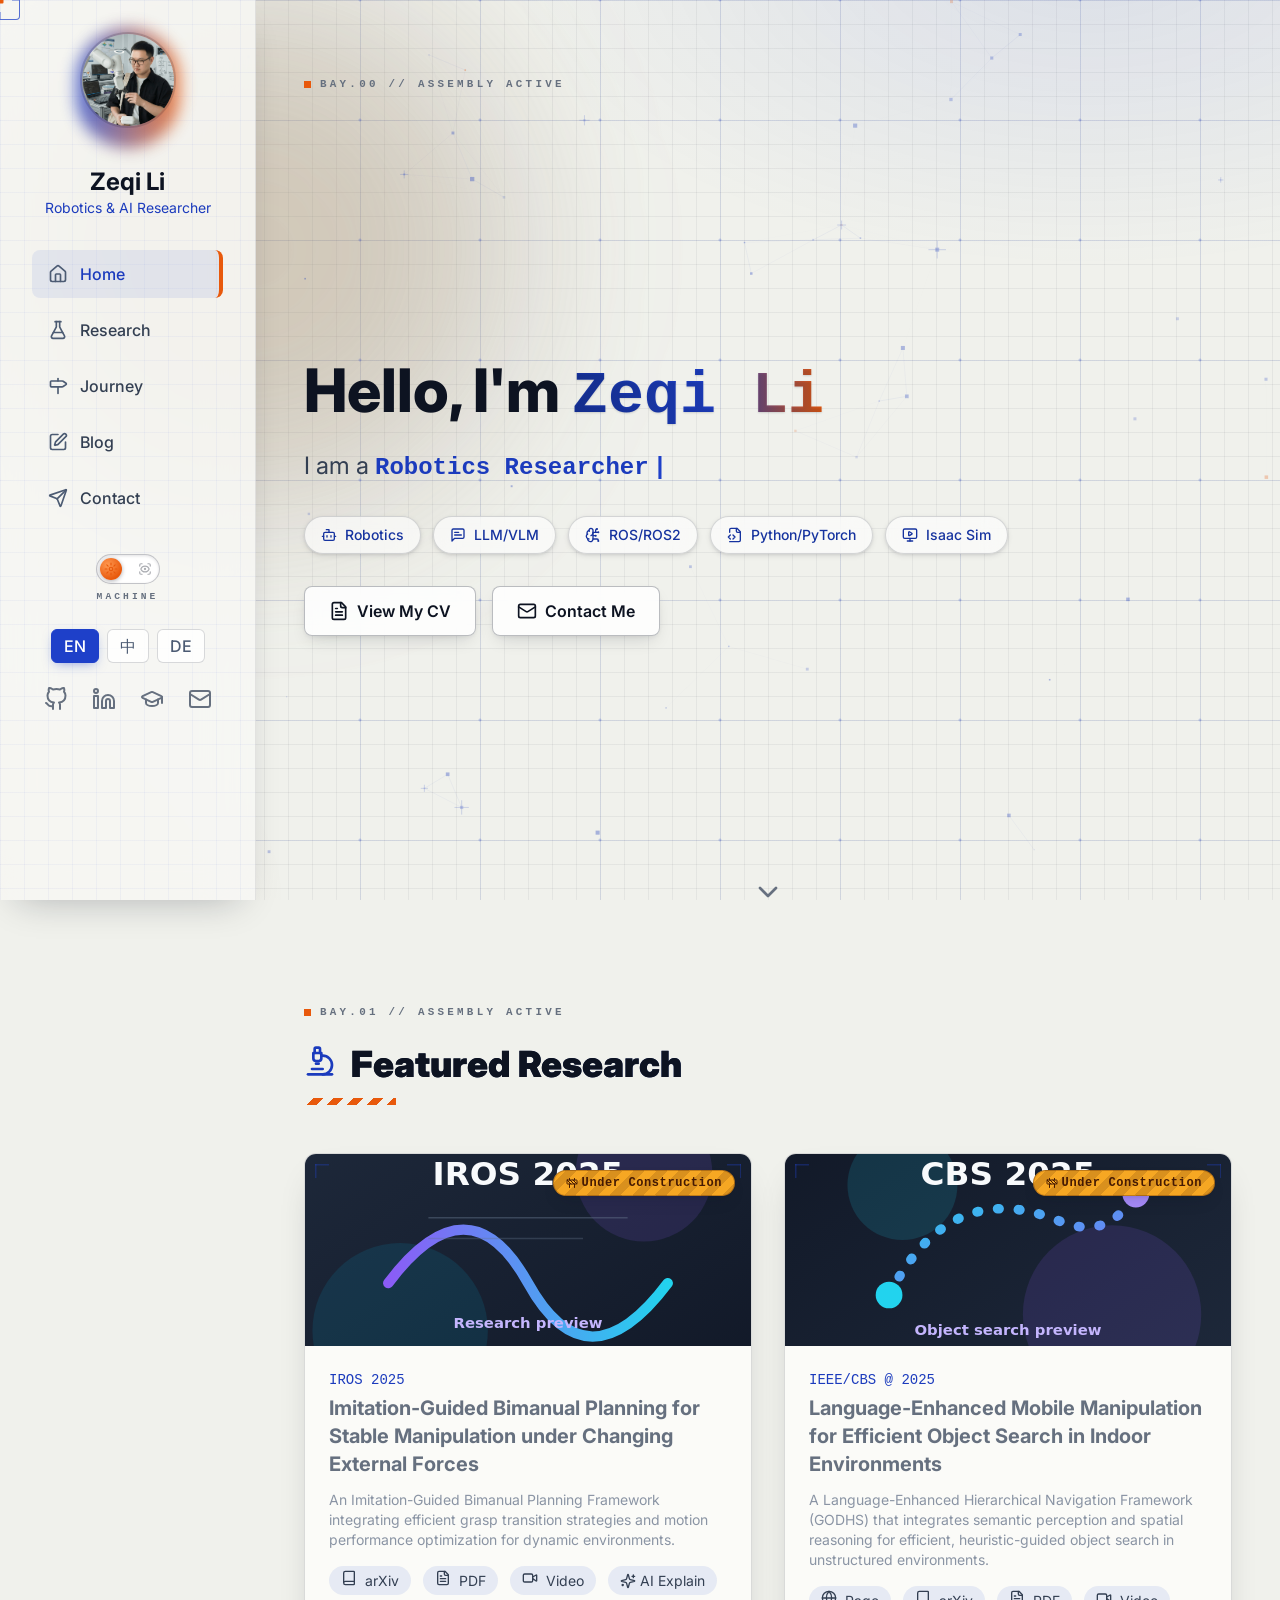
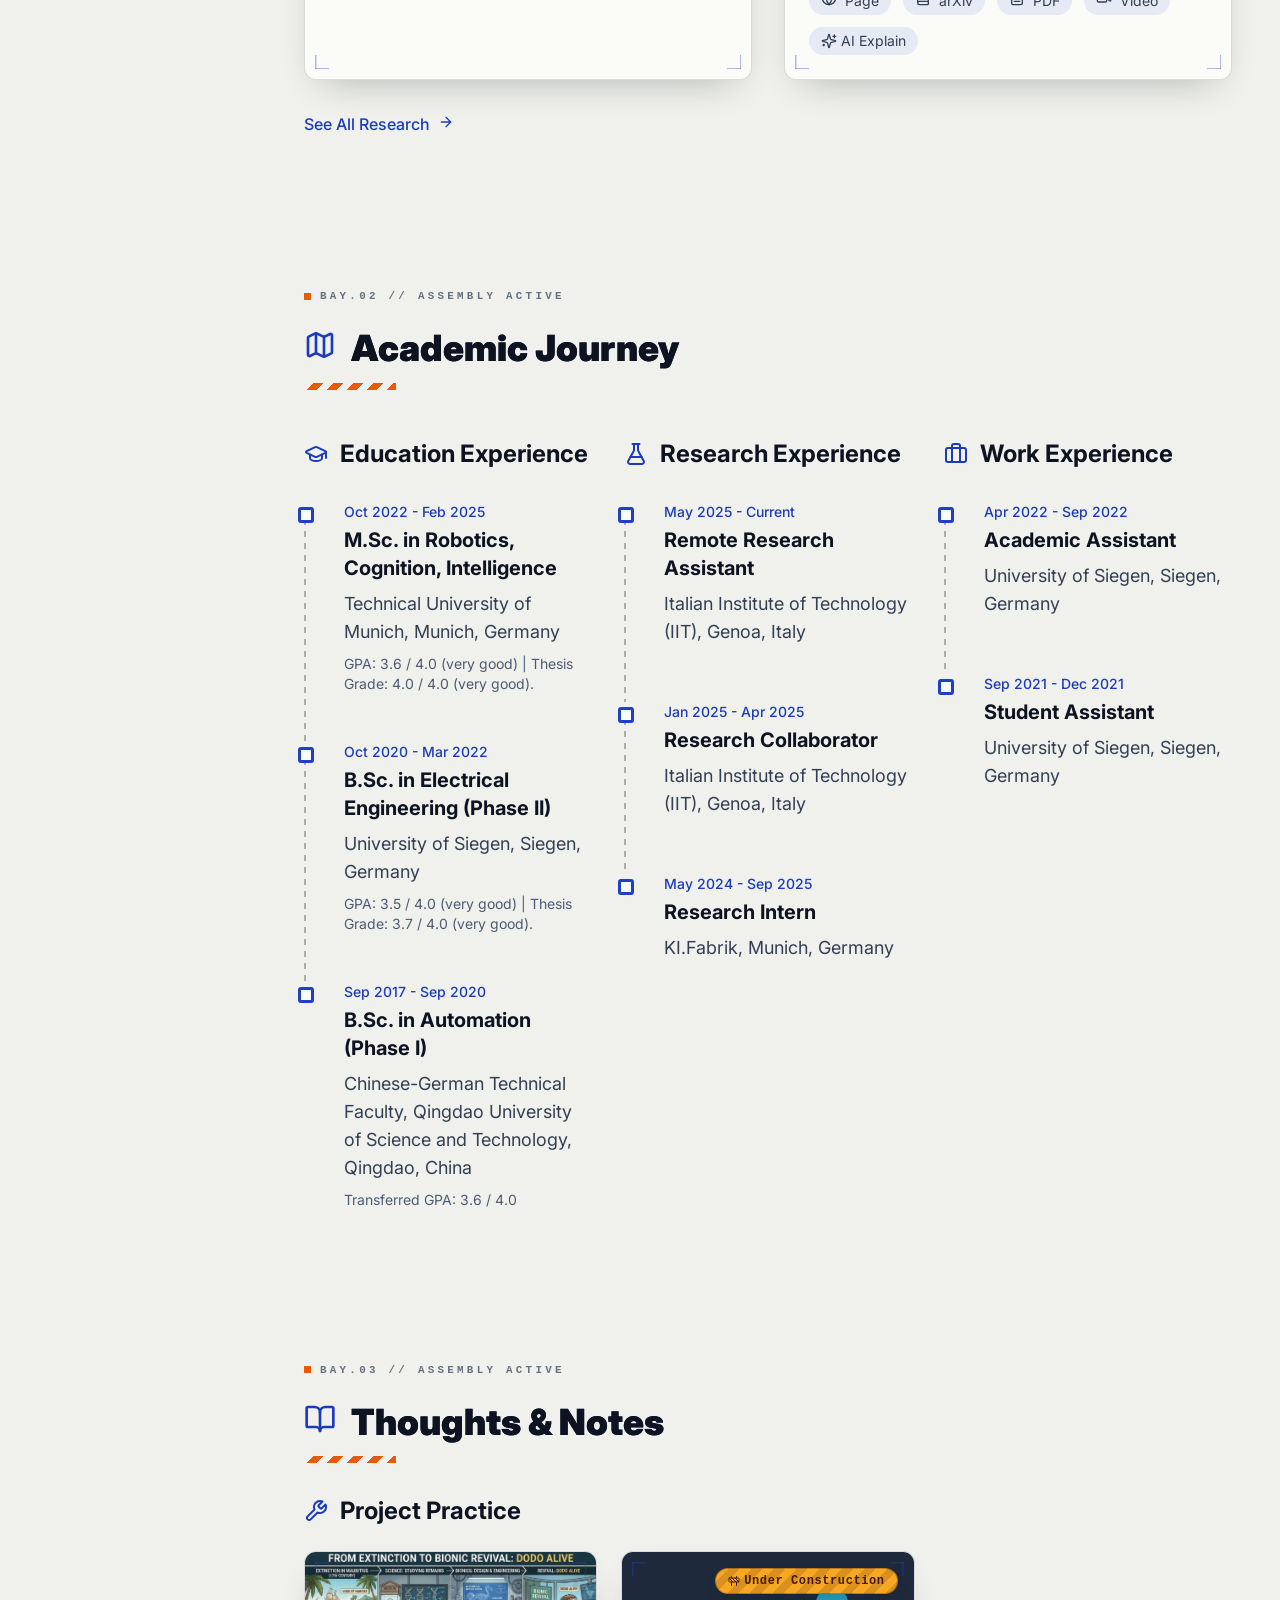
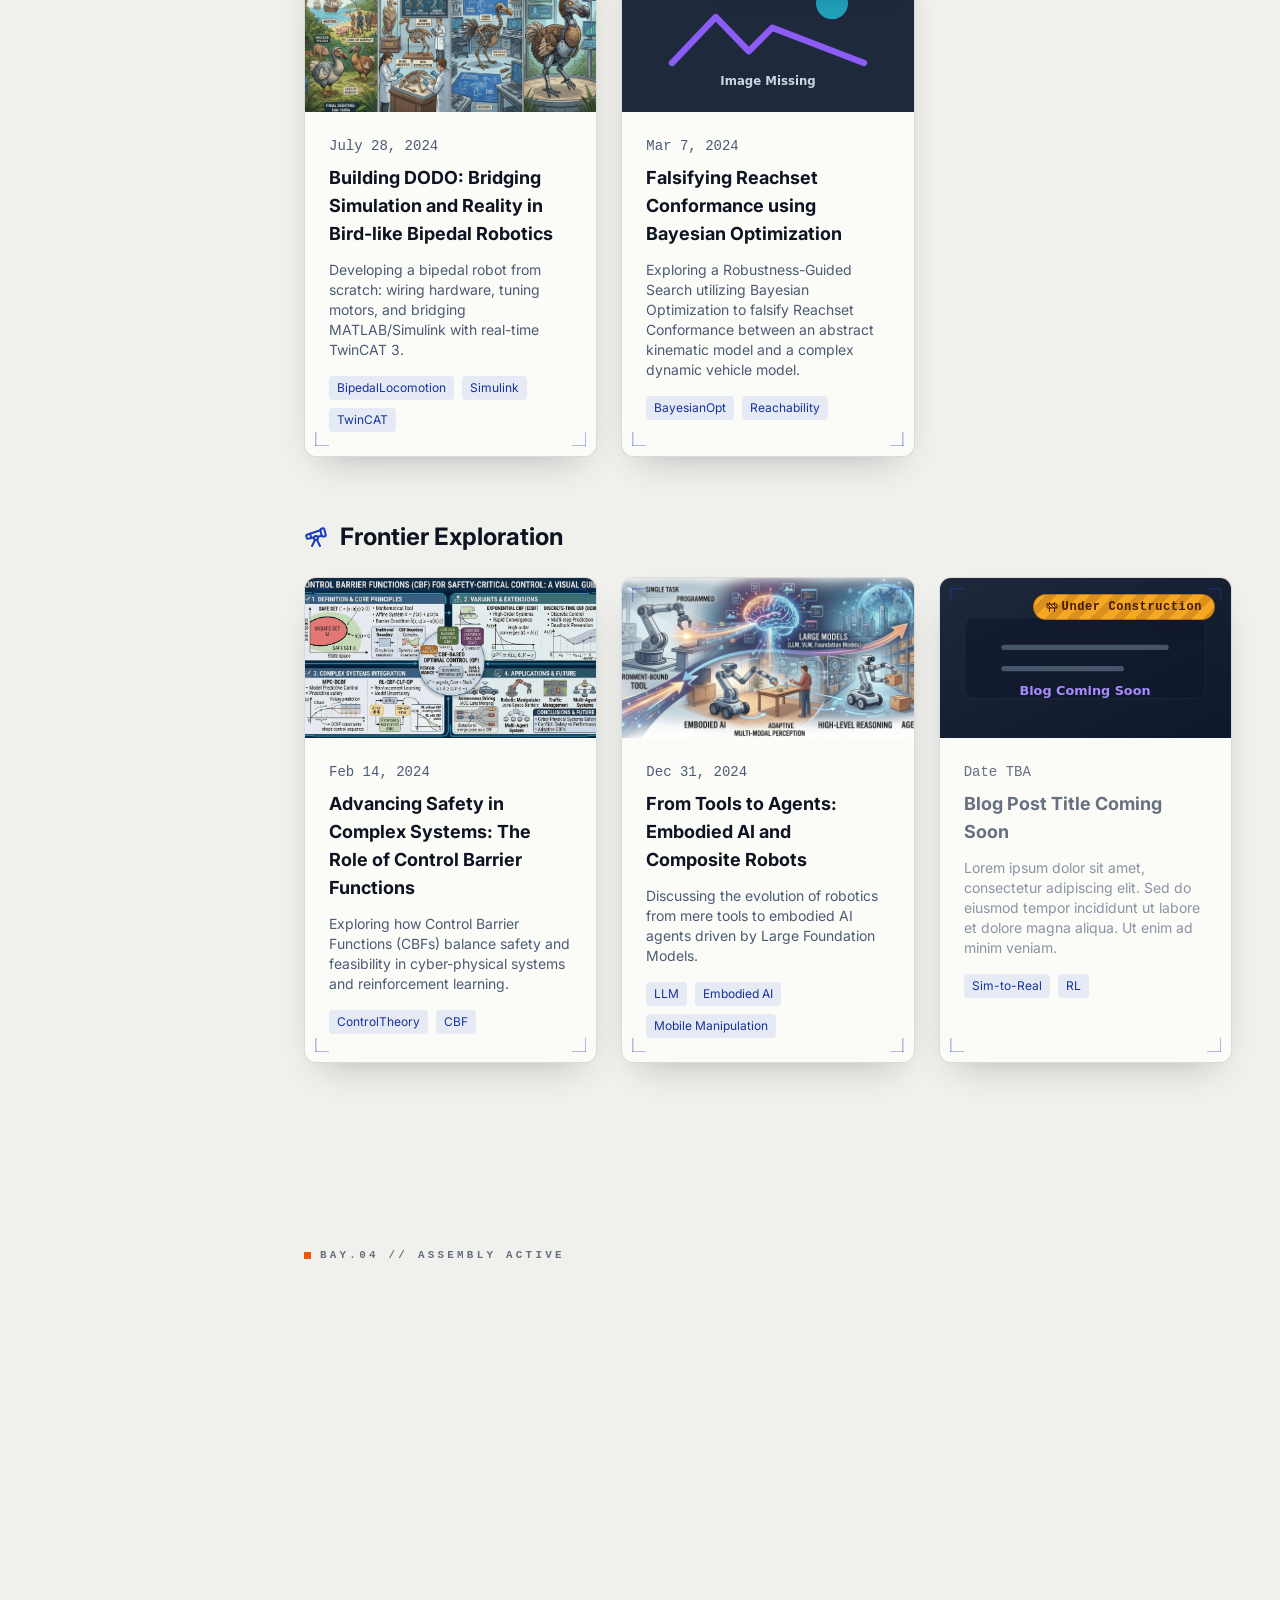
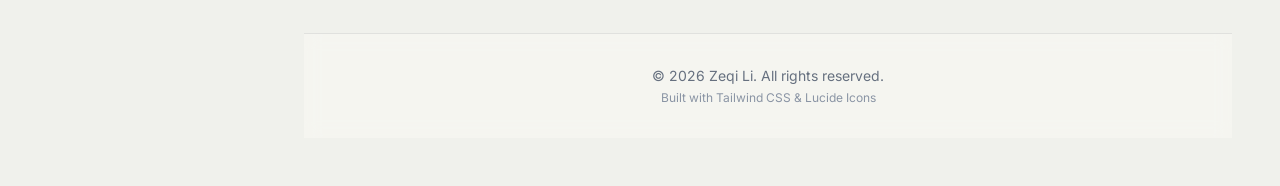
==== index.html @ 0a1fbb6b "refactor: abstract hardcoded styles into CSS design tokens for theme support" ====
<!DOCTYPE html>
<html lang="en" class="scroll-smooth">

<head>
    <meta charset="UTF-8">
    <meta name="viewport" content="width=device-width, initial-scale=1.0">
    <!-- 标题将由JS动态设置 -->
    <title data-i18n-key="page.title">Your Name | Robotics & AI Researcher</title>

    <!-- Favicon -->
    <link rel="apple-touch-icon" sizes="180x180" href="favicon_io/apple-touch-icon.png">
    <link rel="icon" type="image/png" sizes="32x32" href="favicon_io/favicon-32x32.png">
    <link rel="icon" type="image/png" sizes="16x16" href="favicon_io/favicon-16x16.png">
    <link rel="manifest" href="favicon_io/site.webmanifest">

    <script>
        document.documentElement.classList.add('js-enabled');
        // 预绘制主题判定：在 CSS 渲染前定妥 data-theme，避免闪烁
        // machine = 浅色·机器人实验场 | mind = 深色·机器认知世界
        (function () {
            var theme = null;
            try { theme = localStorage.getItem('theme'); } catch (e) { }
            if (theme !== 'machine' && theme !== 'mind') {
                theme = (window.matchMedia && window.matchMedia('(prefers-color-scheme: light)').matches) ? 'machine' : 'mind';
            }
            document.documentElement.dataset.theme = theme;
        })();
        window.createLucideIcons = function () {
            if (window.lucide && typeof window.lucide.createIcons === 'function') {
                window.lucide.createIcons();
            } else {
                document.documentElement.classList.add('lucide-unavailable');
            }
        };
    </script>
    <link rel="stylesheet" href="assets/css/site.css">

    <!-- Lucide Icons (local fixed version) -->
    <script src="assets/vendor/lucide-0.468.0.min.js"
        onerror="document.documentElement.classList.add('lucide-unavailable')"></script>

    <!-- Google Font: Inter -->
    <link rel="preconnect" href="https://fonts.googleapis.com">
    <link rel="preconnect" href="https://fonts.gstatic.com" crossorigin>
    <link href="https://fonts.googleapis.com/css2?family=Inter:wght@300;400;500;700;900&display=swap" rel="stylesheet">

    <style>
        /* ============================================================
           双主题令牌
           MACHINE — 浅色 · 高能机器人实验场（工业蓝图 × 钴蓝 × 安全橙）
           MIND    — 深色 · 机器的认知世界（点云 × 青色感知 × 认知深空）
           几何不变，解释改变：同一套结构，两种世界观。
           ============================================================ */
        html[data-theme="machine"] {
            color-scheme: light;
            --bg: #f0f1ec;
            /* text */
            --text-strong: #0d1321;
            --text-1: #131c2b;
            --text-2: #1c2634;
            --text-body: #333f52;
            --text-secondary: #4c5b73;
            --text-muted: #66707f;
            --text-faint: #8a94a4;
            /* accent: 钴蓝(结构) + 安全橙(能量) */
            --accent: #1e40c9;
            --accent-strong: #1633a3;
            --accent-text: #1b3bbd;
            --accent-soft-text: #16339f;
            --accent-hover-text: #0f2a8f;
            --on-accent: #ffffff;
            --accent-tint-hover: rgba(30, 64, 201, 0.08);
            --accent-border-soft: rgba(30, 64, 201, 0.5);
            --accent2: #e8590c;
            /* surfaces */
            --surface-chip: rgba(30, 64, 201, 0.09);
            --surface-btn: rgba(255, 255, 255, 0.85);
            --surface-3: #e3e5df;
            --surface-2a: rgba(255, 255, 255, 0.5);
            --surface-2: rgba(255, 255, 255, 0.62);
            --surface-2b: rgba(255, 255, 255, 0.82);
            --surface-1: #e9eae4;
            --surface-1a: rgba(247, 247, 243, 0.65);
            --surface-1b: rgba(247, 247, 243, 0.85);
            --surface-nav: rgba(248, 248, 244, 0.88);
            --surface-chip-hover: rgba(30, 64, 201, 0.16);
            --surface-3-hover: #e6e8e2;
            --surface-2-hover: rgba(30, 64, 201, 0.06);
            /* borders */
            --border-strong: rgba(13, 19, 33, 0.28);
            --border: rgba(13, 19, 33, 0.16);
            --border-soft: rgba(13, 19, 33, 0.12);
            --border-faint: rgba(13, 19, 33, 0.09);
            /* gradients */
            --grad-title-from: #0d1321;
            --grad-title-to: #1e40c9;
            --grad-ring-from: #1e40c9;
            --grad-ring-to: #e8590c;
            /* glows & shadows */
            --title-glow: none;
            --glow-chip-hover: 0 2px 10px rgba(13, 19, 33, 0.18);
            --glow-btn-hover: 0 12px 28px -10px rgba(30, 64, 201, 0.5);
            --glow-cta-hover: 0 16px 40px -12px rgba(30, 64, 201, 0.55);
            --avatar-glow-a: rgba(30, 64, 201, 0.3);
            --avatar-glow-b: rgba(232, 89, 12, 0.55);
            --shadow-md: 0 2px 6px -1px rgba(13, 19, 33, 0.12), 0 1px 3px rgba(13, 19, 33, 0.08);
            --shadow-lg: 0 8px 18px -6px rgba(13, 19, 33, 0.16), 0 2px 6px -2px rgba(13, 19, 33, 0.1);
            --shadow-2xl: 0 16px 36px -18px rgba(13, 19, 33, 0.3);
            /* selection */
            --sel-bg: #1e40c9;
            --sel-bg-soft: rgba(30, 64, 201, 0.25);
            --sel-text: #fff;
            /* FX 层 */
            --grid-fine: rgba(13, 19, 33, 0.05);
            --grid-coarse: rgba(30, 64, 201, 0.1);
            --grid-mark: rgba(30, 64, 201, 0.22);
            --blob-a: rgba(37, 99, 235, 0.2);
            --blob-b: rgba(245, 158, 11, 0.22);
            --spot: rgba(255, 158, 64, 0.1);
            --canvas-opacity: 0.5;
            --cursor-dot: #e8590c;
            --cursor-line: rgba(30, 64, 201, 0.75);
            --progress: linear-gradient(90deg, #1e40c9, #e8590c);
            --progress-glow: 0 1px 8px rgba(232, 89, 12, 0.5);
            --scrollbar-track: #e3e5df;
            --scrollbar-thumb: #9aa4b5;
            --readout: #66707f;
            --readout-mark: #e8590c;
            --nav-edge: #e8590c;
            --lang-active-glow: 0 4px 12px -4px rgba(30, 64, 201, 0.5);
            /* 卡片 */
            --card-bg: #fbfbf8;
            --card-border: rgba(13, 19, 33, 0.14);
            --card-hover-border: rgba(30, 64, 201, 0.55);
            --card-hover-shadow: 0 26px 48px -20px rgba(30, 64, 201, 0.35), 0 6px 16px -8px rgba(232, 89, 12, 0.2);
            /* 时间线 */
            --tl-line: repeating-linear-gradient(to bottom, rgba(13, 19, 33, 0.3) 0 6px, transparent 6px 12px);
            --tl-dot-bg: #fbfbf8;
            --tl-dot-border: #1e40c9;
            --tl-dot-hover-bg: #e8590c;
            --tl-dot-hover-border: #1e40c9;
            --tl-dot-hover-glow: 0 0 0 4px rgba(232, 89, 12, 0.2);
            /* AI 框 */
            --ai-bg: rgba(30, 64, 201, 0.06);
            --ai-border: rgba(30, 64, 201, 0.25);
            /* 主题开关 */
            --tt-border: rgba(13, 19, 33, 0.25);
            --tt-track-bg: #ffffff;
            --tt-track-glow: inset 0 1px 3px rgba(13, 19, 33, 0.12);
            --tt-thumb: radial-gradient(circle at 35% 32%, #ff9a52, #e8590c 70%);
            --tt-thumb-glow: 0 1px 4px rgba(13, 19, 33, 0.35);
            /* 液态文字 */
            --liquid-static: linear-gradient(90deg, #16339f, #1e40c9 55%, #e8590c);
            --liquid-flow: linear-gradient(-45deg, #1e40c9, #4f74ff, #e8590c, #ffb057, #1e40c9);
            --liquid-glow-idle: 0 1px 2px rgba(13, 19, 33, 0.15);
            --liquid-glow-hover: 0 4px 22px rgba(232, 89, 12, 0.4);
        }

        html[data-theme="mind"] {
            color-scheme: dark;
            --bg: #04080f;
            /* text */
            --text-strong: #eef6ff;
            --text-1: #dce9f7;
            --text-2: #c9daec;
            --text-body: #a9bfd8;
            --text-secondary: #7e96b5;
            --text-muted: #5b7190;
            --text-faint: #415671;
            /* accent: 感知青(信号) + 电紫(推理) */
            --accent: #22d3ee;
            --accent-strong: #06b6d4;
            --accent-text: #67e8f9;
            --accent-soft-text: #a5f3fc;
            --accent-hover-text: #cffafe;
            --on-accent: #04232c;
            --accent-tint-hover: rgba(34, 211, 238, 0.1);
            --accent-border-soft: rgba(34, 211, 238, 0.5);
            --accent2: #8b5cf6;
            /* surfaces */
            --surface-chip: rgba(34, 211, 238, 0.09);
            --surface-btn: rgba(13, 27, 48, 0.8);
            --surface-3: #0d1b30;
            --surface-2a: rgba(13, 27, 48, 0.4);
            --surface-2: rgba(13, 27, 48, 0.55);
            --surface-2b: rgba(13, 27, 48, 0.8);
            --surface-1: #060d1a;
            --surface-1a: rgba(4, 10, 20, 0.55);
            --surface-1b: rgba(4, 10, 20, 0.8);
            --surface-nav: rgba(5, 11, 22, 0.85);
            --surface-chip-hover: rgba(34, 211, 238, 0.16);
            --surface-3-hover: #11223c;
            --surface-2-hover: rgba(34, 211, 238, 0.07);
            /* borders */
            --border-strong: rgba(125, 235, 255, 0.3);
            --border: rgba(125, 235, 255, 0.16);
            --border-soft: rgba(125, 235, 255, 0.12);
            --border-faint: rgba(125, 235, 255, 0.08);
            /* gradients */
            --grad-title-from: #eef6ff;
            --grad-title-to: #22d3ee;
            --grad-ring-from: #22d3ee;
            --grad-ring-to: #8b5cf6;
            /* glows & shadows */
            --title-glow: none;
            --glow-chip-hover: 0 0 10px rgba(125, 235, 255, 0.35);
            --glow-btn-hover: 0 0 24px rgba(34, 211, 238, 0.35);
            --glow-cta-hover: 0 0 34px rgba(34, 211, 238, 0.45);
            --avatar-glow-a: rgba(34, 211, 238, 0.35);
            --avatar-glow-b: rgba(139, 92, 246, 0.7);
            --shadow-md: 0 4px 6px -1px rgba(0, 4, 12, 0.4), 0 2px 4px -2px rgba(0, 4, 12, 0.4);
            --shadow-lg: 0 10px 15px -3px rgba(0, 4, 12, 0.45), 0 4px 6px -4px rgba(0, 4, 12, 0.45);
            --shadow-2xl: 0 25px 50px -12px rgba(0, 4, 12, 0.65);
            /* selection */
            --sel-bg: #22d3ee;
            --sel-bg-soft: rgba(34, 211, 238, 0.3);
            --sel-text: #031018;
            /* FX 层 */
            --blob-a: rgba(76, 60, 220, 0.32);
            --blob-b: rgba(8, 145, 178, 0.3);
            --spot: rgba(34, 211, 238, 0.08);
            --canvas-opacity: 0.7;
            --cursor-dot: #22d3ee;
            --cursor-line: rgba(34, 211, 238, 0.7);
            --progress: linear-gradient(90deg, #22d3ee, #8b5cf6);
            --progress-glow: 0 0 10px rgba(34, 211, 238, 0.7);
            --scrollbar-track: #0a1526;
            --scrollbar-thumb: #1c3a54;
            --readout: #5b7190;
            --readout-mark: #22d3ee;
            --nav-edge: #22d3ee;
            --lang-active-glow: 0 0 10px rgba(34, 211, 238, 0.5);
            /* 卡片 */
            --card-bg: rgba(9, 19, 38, 0.62);
            --card-border: rgba(125, 235, 255, 0.1);
            --card-hover-border: rgba(34, 211, 238, 0.55);
            --card-hover-shadow: 0 20px 44px -16px rgba(34, 211, 238, 0.22), 0 0 0 1px rgba(34, 211, 238, 0.12);
            /* 时间线 */
            --tl-line: linear-gradient(to bottom, rgba(34, 211, 238, 0.45), rgba(34, 211, 238, 0.06));
            --tl-dot-bg: #081527;
            --tl-dot-border: #22d3ee;
            --tl-dot-hover-bg: #22d3ee;
            --tl-dot-hover-border: #22d3ee;
            --tl-dot-hover-glow: 0 0 15px rgba(34, 211, 238, 0.8);
            /* AI 框 */
            --ai-bg: rgba(4, 16, 30, 0.7);
            --ai-border: rgba(34, 211, 238, 0.25);
            /* 主题开关 */
            --tt-border: rgba(125, 235, 255, 0.3);
            --tt-track-bg: rgba(6, 14, 28, 0.9);
            --tt-track-glow: 0 0 12px rgba(34, 211, 238, 0.15);
            --tt-thumb: radial-gradient(circle at 35% 32%, #9ff1ff, #0891b2 75%);
            --tt-thumb-glow: 0 0 10px rgba(34, 211, 238, 0.7);
            /* 液态文字 */
            --liquid-static: linear-gradient(90deg, #7debff, #22d3ee 45%, #8b5cf6);
            --liquid-flow: linear-gradient(-45deg, #22d3ee, #38bdf8, #8b5cf6, #7debff, #22d3ee);
            --liquid-glow-idle: 0 0 16px rgba(34, 211, 238, 0.3);
            --liquid-glow-hover: 0 0 32px rgba(34, 211, 238, 0.55);
        }

        /* --- 基础样式 --- */
        html {
            scrollbar-color: var(--scrollbar-thumb) var(--scrollbar-track);
        }

        body {
            background-color: var(--bg);
            overflow-x: hidden;
            transition: background-color 0.35s ease, color 0.35s ease;
        }

        /* 只有当 JS 激活该类时才隐藏光标 */
        body.custom-cursor-active {
            cursor: none;
        }

        body.custom-cursor-active a,
        body.custom-cursor-active button {
            cursor: none;
        }

        ::-webkit-scrollbar {
            width: 10px;
        }

        ::-webkit-scrollbar-track {
            background: var(--scrollbar-track);
        }

        ::-webkit-scrollbar-thumb {
            background: var(--scrollbar-thumb);
            border-radius: 5px;
            border: 2px solid var(--scrollbar-track);
        }

        ::-webkit-scrollbar-thumb:hover {
            background: var(--accent);
        }

        /* --- 顶部进度条 --- */
        #scroll-progress {
            position: fixed;
            top: 0;
            left: 0;
            width: 0%;
            height: 3px;
            background: var(--progress);
            z-index: 9999;
            transition: width 0.1s linear;
            box-shadow: var(--progress-glow);
        }

        /* ============================================================
           背景 FX 层 (Layer 0)
           MACHINE：蓝图网格 + 定位基准点 + 车间工作灯
           MIND：认知深空雾 + LiDAR 扫描束 + 感知光晕
           ============================================================ */
        .aurora-container {
            position: fixed;
            inset: 0;
            z-index: 0;
            overflow: hidden;
            pointer-events: none;
        }

        .aurora-container::before,
        .aurora-container::after {
            content: '';
            position: absolute;
            inset: 0;
        }

        /* MACHINE：工程蓝图网格（细格 24px / 粗格 120px）+ 角落色域 */
        html[data-theme="machine"] .aurora-container::before {
            background:
                radial-gradient(900px 480px at 85% -5%, rgba(30, 64, 201, 0.1), transparent 65%),
                radial-gradient(700px 420px at -10% 100%, rgba(232, 89, 12, 0.08), transparent 60%),
                linear-gradient(var(--grid-fine) 1px, transparent 1px),
                linear-gradient(90deg, var(--grid-fine) 1px, transparent 1px),
                linear-gradient(var(--grid-coarse) 1px, transparent 1px),
                linear-gradient(90deg, var(--grid-coarse) 1px, transparent 1px);
            background-size: auto, auto, 24px 24px, 24px 24px, 120px 120px, 120px 120px;
        }

        /* MACHINE：粗格交点上的定位基准点（registration marks） */
        html[data-theme="machine"] .aurora-container::after {
            background-image: radial-gradient(circle, var(--grid-mark) 1.2px, transparent 1.8px);
            background-size: 120px 120px;
            background-position: -60px -60px;
        }

        /* MIND：感知空间深雾 */
        html[data-theme="mind"] .aurora-container::before {
            background:
                radial-gradient(1000px 700px at 70% 15%, rgba(34, 211, 238, 0.07), transparent 60%),
                radial-gradient(900px 700px at 15% 85%, rgba(99, 102, 241, 0.09), transparent 60%),
                radial-gradient(1400px 900px at 50% 120%, rgba(2, 132, 199, 0.08), transparent 70%);
        }

        /* MIND：缓慢旋转的 LiDAR 扫描束 */
        html[data-theme="mind"] .aurora-container::after {
            inset: -60%;
            background: conic-gradient(from 0deg at 50% 50%,
                    transparent 0deg,
                    rgba(34, 211, 238, 0.03) 8deg,
                    rgba(34, 211, 238, 0.07) 14deg,
                    rgba(34, 211, 238, 0.02) 22deg,
                    transparent 30deg,
                    transparent 360deg);
            animation: lidar-sweep 18s linear infinite;
        }

        @keyframes lidar-sweep {
            to {
                transform: rotate(360deg);
            }
        }

        .aurora-blob {
            position: absolute;
            width: 500px;
            height: 500px;
            border-radius: 50%;
            filter: blur(90px);
            opacity: 1;
            will-change: transform;
        }

        .aurora-blob.purple {
            background-color: var(--blob-a);
            animation: moveBlob1 25s infinite alternate ease-in-out;
        }

        .aurora-blob.cyan {
            background-color: var(--blob-b);
            animation: moveBlob2 30s infinite alternate-reverse ease-in-out;
        }

        @keyframes moveBlob1 {
            from {
                transform: translate(0vw, 0vh) rotate(0deg);
            }

            to {
                transform: translate(60vw, 60vh) rotate(180deg);
            }
        }

        @keyframes moveBlob2 {
            from {
                transform: translate(60vw, 0vh) rotate(0deg);
            }

            to {
                transform: translate(0vw, 60vh) rotate(-180deg);
            }
        }

        /* --- 粒子画布 (Layer 1)：MACHINE=装配节点矩阵 / MIND=感知点云 --- */
        #neural-canvas {
            position: fixed;
            top: 0;
            left: 0;
            width: 100%;
            height: 100%;
            z-index: 1;
            pointer-events: none;
            opacity: var(--canvas-opacity);
        }

        /* --- 鼠标聚光灯 (Layer 2)：MACHINE=检修工作灯 / MIND=传感光斑 --- */
        #spotlight-effect {
            position: fixed;
            inset: 0;
            z-index: 2;
            pointer-events: none;
            background: radial-gradient(600px circle at var(--x, -1000px) var(--y, -1000px), var(--spot), transparent 80%);
            will-change: background;
        }

        /* ============================================================
           系统读数（HUD chrome）：区段编号 + 标题规格线
           MACHINE 读作实验场工位；MIND 读作感知深度层。
           ============================================================ */
        main {
            counter-reset: sec -1;
        }

        main > section {
            position: relative;
            counter-increment: sec;
        }

        main > section::before {
            position: absolute;
            top: 3.5rem;
            left: 0;
            font-family: ui-monospace, SFMono-Regular, Menlo, Monaco, Consolas, monospace;
            font-size: 0.68rem;
            font-weight: 600;
            letter-spacing: 0.3em;
            color: var(--readout);
            padding-left: 16px;
            background: linear-gradient(var(--readout-mark), var(--readout-mark)) left center / 7px 7px no-repeat;
            pointer-events: none;
        }

        html[data-theme="machine"] main > section::before {
            content: "BAY.0" counter(sec) " // ASSEMBLY ACTIVE";
        }

        html[data-theme="mind"] main > section::before {
            content: "DEPTH.0" counter(sec) " // SCANNING";
        }

        #home::before {
            top: 1.75rem;
        }

        main section > h2::after {
            content: '';
            display: block;
            width: 92px;
            margin-top: 0.9rem;
        }

        html[data-theme="machine"] main section > h2::after {
            height: 7px;
            background: repeating-linear-gradient(-45deg, var(--accent2) 0 7px, transparent 7px 14px);
        }

        html[data-theme="mind"] main section > h2::after {
            height: 2px;
            background: linear-gradient(90deg, #22d3ee, rgba(34, 211, 238, 0));
            box-shadow: 0 0 12px rgba(34, 211, 238, 0.55);
        }

        /* MIND 标题辉光：text-shadow 只沿字形发光（drop-shadow 在 Firefox 下会投影整个渐变盒） */
        html[data-theme="mind"] main section > h2 {
            text-shadow: 0 0 26px rgba(34, 211, 238, 0.4);
        }

        #contact > h2::after {
            margin-left: auto;
            margin-right: auto;
        }

        /* MACHINE：侧边栏铺设蓝图网格纹理 */
        html[data-theme="machine"] aside {
            background-image:
                linear-gradient(rgba(30, 64, 201, 0.045) 1px, transparent 1px),
                linear-gradient(90deg, rgba(30, 64, 201, 0.045) 1px, transparent 1px);
            background-size: 24px 24px;
        }

        /* MIND：侧边栏右缘感知辉光 */
        html[data-theme="mind"] aside {
            box-shadow: 1px 0 0 rgba(34, 211, 238, 0.12), 12px 0 40px -20px rgba(34, 211, 238, 0.15);
        }

        /* --- 组件样式 --- */
        /* 实心 accent 底上的文字必须用 --on-accent（覆盖 .text-white 的令牌映射） */
        html[data-theme] .bg-primary-500 {
            color: var(--on-accent);
        }

        /* 导航下划线 */
        .nav-link {
            position: relative;
        }

        .nav-link:not(.active)::after {
            content: '';
            position: absolute;
            bottom: 4px;
            left: 50%;
            transform: translateX(-50%);
            width: 0;
            height: 2px;
            background-color: var(--accent);
            transition: width 0.3s ease-out;
        }

        .nav-link:not(.active):hover::after {
            width: 60%;
        }

        .nav-link.active {
            color: var(--accent-text);
            background-color: var(--accent-tint-hover);
            border-right: 4px solid var(--nav-edge);
        }

        .mobile-nav-link.active {
            color: var(--accent);
        }

        /* 社交图标悬停 */
        .social-link {
            transition: transform 0.2s ease, color 0.2s ease;
            display: inline-block;
        }

        .social-link:hover {
            transform: scale(1.2);
            color: var(--accent-text);
        }

        /* ============================================================
           卡片：
           MACHINE — 图纸白卡 + 常驻测绘角标 + 悬停橙色能量条
           MIND    — 深空玻璃 + 悬停目标锁定框 + 扫描光带掠过
           ============================================================ */
        .card-interactive {
            position: relative;
            background-color: var(--card-bg);
            backdrop-filter: blur(16px);
            -webkit-backdrop-filter: blur(16px);
            border: 1px solid var(--card-border);
            transition: transform 0.4s cubic-bezier(0.175, 0.885, 0.32, 1.275),
                border-color 0.3s ease, box-shadow 0.4s ease, background-color 0.3s ease;
        }

        .card-interactive:hover {
            transform: translateY(-8px) scale(1.01);
            border-color: var(--card-hover-border);
            box-shadow: var(--card-hover-shadow);
        }

        .card-interactive img {
            transition: transform 0.5s ease-out;
        }

        .card-interactive:hover img {
            transform: scale(1.08);
        }

        /* 四角标记（測绘角标 / 目标锁定框） */
        .card-interactive::after {
            content: '';
            position: absolute;
            inset: 10px;
            pointer-events: none;
            z-index: 5;
            background:
                linear-gradient(var(--corner-c), var(--corner-c)) left top / 14px 1.5px,
                linear-gradient(var(--corner-c), var(--corner-c)) left top / 1.5px 14px,
                linear-gradient(var(--corner-c), var(--corner-c)) right top / 14px 1.5px,
                linear-gradient(var(--corner-c), var(--corner-c)) right top / 1.5px 14px,
                linear-gradient(var(--corner-c), var(--corner-c)) left bottom / 14px 1.5px,
                linear-gradient(var(--corner-c), var(--corner-c)) left bottom / 1.5px 14px,
                linear-gradient(var(--corner-c), var(--corner-c)) right bottom / 14px 1.5px,
                linear-gradient(var(--corner-c), var(--corner-c)) right bottom / 1.5px 14px;
            background-repeat: no-repeat;
        }

        html[data-theme="machine"] .card-interactive::after {
            --corner-c: rgba(30, 64, 201, 0.35);
        }

        html[data-theme="machine"] .card-interactive:hover::after {
            --corner-c: var(--accent2);
        }

        html[data-theme="mind"] .card-interactive::after {
            --corner-c: rgba(34, 211, 238, 0.9);
            opacity: 0;
            transform: scale(1.04);
            transition: opacity 0.3s ease, transform 0.3s ease;
        }

        html[data-theme="mind"] .card-interactive:hover::after {
            opacity: 1;
            transform: scale(1);
        }

        .card-interactive::before {
            content: '';
            position: absolute;
            pointer-events: none;
            z-index: 4;
        }

        /* MACHINE：悬停时顶部亮起“能量输送”条 */
        html[data-theme="machine"] .card-interactive::before {
            top: 0;
            left: 0;
            right: 0;
            height: 3px;
            background: linear-gradient(90deg, #e8590c, #ffb057);
            transform: scaleX(0);
            transform-origin: left;
            transition: transform 0.45s ease;
        }

        html[data-theme="machine"] .card-interactive:hover::before {
            transform: scaleX(1);
        }

        /* MIND：悬停时一道扫描光带掠过 */
        html[data-theme="mind"] .card-interactive::before {
            top: 0;
            bottom: 0;
            left: 0;
            width: 45%;
            background: linear-gradient(100deg,
                    transparent,
                    rgba(125, 235, 255, 0.12) 45%,
                    rgba(125, 235, 255, 0.26) 50%,
                    rgba(125, 235, 255, 0.12) 55%,
                    transparent);
            transform: translateX(-140%) skewX(-12deg);
            opacity: 0;
        }

        html[data-theme="mind"] .card-interactive:hover::before {
            animation: card-scan 0.9s ease;
        }

        @keyframes card-scan {
            from {
                transform: translateX(-140%) skewX(-12deg);
                opacity: 1;
            }

            to {
                transform: translateX(340%) skewX(-12deg);
                opacity: 0;
            }
        }

        /* MACHINE：Under Construction 徽章 = 工地警示胶带 */
        html[data-theme="machine"] .bg-amber-500\/90 {
            background-color: #f6a723;
            background-image: repeating-linear-gradient(-45deg, rgba(69, 26, 3, 0.16) 0 8px, transparent 8px 16px);
            border: 1px solid rgba(69, 26, 3, 0.3);
        }

        /* 时间线 */
        .timeline-item {
            position: relative;
            padding-bottom: 3rem;
            padding-left: 2.5rem;
        }

        .timeline-item:last-child {
            padding-bottom: 0;
        }

        .timeline-item::before {
            content: '';
            position: absolute;
            left: 0;
            top: 0.3rem;
            bottom: 0;
            width: 2px;
            background: var(--tl-line);
        }

        .timeline-item:last-child::before {
            height: 0.3rem;
        }

        .timeline-dot {
            position: absolute;
            left: -0.4rem;
            top: 0.3rem;
            height: 1rem;
            width: 1rem;
            background-color: var(--tl-dot-bg);
            border: 3px solid var(--tl-dot-border);
            transition: all 0.3s ease;
        }

        /* MACHINE 用方形“接线端子”，MIND 用圆形“感知节点” */
        html[data-theme="machine"] .timeline-dot {
            border-radius: 3px;
        }

        html[data-theme="mind"] .timeline-dot {
            border-radius: 50%;
        }

        .timeline-item:hover .timeline-dot {
            background-color: var(--tl-dot-hover-bg);
            border-color: var(--tl-dot-hover-border);
            box-shadow: var(--tl-dot-hover-glow);
        }

        /* 语言按钮 */
        .lang-btn {
            background-color: var(--surface-btn);
            color: var(--text-secondary);
            padding: 0.25rem 0.75rem;
            border-radius: 6px;
            font-weight: 500;
            transition: all 0.2s ease;
            border: 1px solid var(--border);
        }

        .lang-btn:not(.active):hover {
            transform: scale(1.1);
            color: var(--text-strong);
            background-color: var(--surface-chip-hover);
        }

        .lang-btn.active {
            background-color: var(--accent);
            color: var(--on-accent);
            border-color: var(--accent);
            box-shadow: var(--lang-active-glow);
        }

        /* ============================================================
           主题开关：MACHINE(实验场) ⇆ MIND(认知世界)
           ============================================================ */
        .theme-toggle {
            display: flex;
            flex-direction: column;
            align-items: center;
            gap: 0.4rem;
        }

        .theme-toggle--mobile {
            flex-direction: row;
        }

        .theme-toggle-track {
            position: relative;
            display: inline-flex;
            align-items: center;
            justify-content: space-between;
            width: 64px;
            height: 30px;
            padding: 0 7px;
            border-radius: 999px;
            border: 1px solid var(--tt-border);
            background: var(--tt-track-bg);
            box-shadow: var(--tt-track-glow);
            transition: border-color 0.3s ease, background-color 0.3s ease, box-shadow 0.3s ease;
        }

        .theme-toggle:hover .theme-toggle-track {
            border-color: var(--accent);
        }

        .tt-icon {
            width: 14px;
            height: 14px;
            position: relative;
            z-index: 2;
            transition: color 0.3s ease, filter 0.3s ease;
        }

        html[data-theme="machine"] .tt-icon-machine {
            color: #e8590c;
        }

        html[data-theme="machine"] .tt-icon-mind {
            color: rgba(13, 19, 33, 0.35);
        }

        html[data-theme="mind"] .tt-icon-mind {
            color: #22d3ee;
            filter: drop-shadow(0 0 4px rgba(34, 211, 238, 0.8));
        }

        html[data-theme="mind"] .tt-icon-machine {
            color: rgba(125, 235, 255, 0.3);
        }

        .theme-toggle-thumb {
            position: absolute;
            top: 3px;
            left: 3px;
            width: 22px;
            height: 22px;
            border-radius: 50%;
            background: var(--tt-thumb);
            box-shadow: var(--tt-thumb-glow);
            transition: transform 0.4s cubic-bezier(0.22, 1, 0.36, 1), background 0.3s ease, box-shadow 0.3s ease;
            z-index: 1;
        }

        .theme-toggle[aria-checked="true"] .theme-toggle-thumb {
            transform: translateX(36px);
        }

        .theme-toggle-readout {
            font-size: 0.6rem;
            font-weight: 700;
            letter-spacing: 0.32em;
            color: var(--readout);
        }

        /* 打字机光标 */
        .typing-cursor::after {
            content: '|';
            animation: blink 1s step-end infinite;
            color: var(--accent);
            margin-left: 4px;
        }

        @keyframes blink {

            0%,
            100% {
                opacity: 1;
            }

            50% {
                opacity: 0;
            }
        }

        /* AI 结果框 */
        .ai-result-box {
            background-color: var(--ai-bg);
            border: 1px solid var(--ai-border);
            border-left: 4px solid var(--accent);
            padding: 1rem;
            border-radius: 0 8px 8px 0;
            margin-bottom: 1rem;
            animation: fadeIn 0.5s ease-out;
        }

        @keyframes fadeIn {
            from {
                opacity: 0;
                transform: translateY(6px);
            }

            to {
                opacity: 1;
                transform: none;
            }
        }

        .ai-result-box h4 {
            font-weight: 700;
            color: var(--accent-soft-text);
            margin-bottom: 0.5rem;
            display: flex;
            align-items: center;
        }

        .ai-result-box p {
            font-size: 0.9rem;
            color: var(--text-2);
            white-space: pre-wrap;
            line-height: 1.6;
        }

        /* --- 液态流光文字：MACHINE=钴蓝熔入炽橙 / MIND=青紫光谱流 --- */
        .liquid-text {
            background: var(--liquid-static);
            -webkit-background-clip: text;
            background-clip: text;
            color: transparent;

            position: relative;
            display: inline-block;
            transition: text-shadow 0.3s ease;
            /* 注意：不用 drop-shadow —— Firefox 会连未裁剪的渐变盒子一起投影 */
            text-shadow: var(--liquid-glow-idle);
        }

        .liquid-text:hover {
            background: var(--liquid-flow);
            background-size: 300%;
            -webkit-background-clip: text;
            background-clip: text;

            animation: liquid-flow 4s linear infinite;
            text-shadow: var(--liquid-glow-hover);
        }

        @keyframes liquid-flow {
            0% {
                background-position: 0% 50%;
            }

            50% {
                background-position: 100% 50%;
            }

            100% {
                background-position: 0% 50%;
            }
        }

        /* ============================================================
           自定义光标：
           MACHINE — 工程测绘十字准星（悬停旋转 45°、橙色告警）
           MIND    — 目标检测 bounding box（悬停放大锁定）
           ============================================================ */
        .cursor-dot {
            position: fixed;
            width: 8px;
            height: 8px;
            background-color: var(--cursor-dot);
            border-radius: 50%;
            left: 0;
            top: 0;
            transform: translate(-50%, -50%);
            pointer-events: none;
            z-index: 9999;
            transition: transform 0.05s linear;
            box-shadow: 0 0 10px var(--cursor-dot);
            opacity: 0;
        }

        html[data-theme="machine"] .cursor-dot {
            width: 7px;
            height: 7px;
            border-radius: 1px;
            box-shadow: none;
        }

        .cursor-outline {
            position: fixed;
            width: 40px;
            height: 40px;
            border: 1.5px solid var(--cursor-line);
            border-radius: 50%;
            left: 0;
            top: 0;
            transform: translate(-50%, -50%);
            pointer-events: none;
            z-index: 9998;
            transition: transform 0.15s ease-out, border-color 0.2s, background-color 0.2s;
            opacity: 0;
        }

        html[data-theme="machine"] .cursor-outline {
            border-radius: 4px;
            background:
                linear-gradient(var(--cursor-line), var(--cursor-line)) center top / 1.5px 7px,
                linear-gradient(var(--cursor-line), var(--cursor-line)) center bottom / 1.5px 7px,
                linear-gradient(var(--cursor-line), var(--cursor-line)) left center / 7px 1.5px,
                linear-gradient(var(--cursor-line), var(--cursor-line)) right center / 7px 1.5px;
            background-repeat: no-repeat;
        }

        html[data-theme="mind"] .cursor-outline {
            border: none;
            border-radius: 0;
            background:
                linear-gradient(var(--cursor-line), var(--cursor-line)) left top / 12px 1.5px,
                linear-gradient(var(--cursor-line), var(--cursor-line)) left top / 1.5px 12px,
                linear-gradient(var(--cursor-line), var(--cursor-line)) right top / 12px 1.5px,
                linear-gradient(var(--cursor-line), var(--cursor-line)) right top / 1.5px 12px,
                linear-gradient(var(--cursor-line), var(--cursor-line)) left bottom / 12px 1.5px,
                linear-gradient(var(--cursor-line), var(--cursor-line)) left bottom / 1.5px 12px,
                linear-gradient(var(--cursor-line), var(--cursor-line)) right bottom / 12px 1.5px,
                linear-gradient(var(--cursor-line), var(--cursor-line)) right bottom / 1.5px 12px;
            background-repeat: no-repeat;
        }

        /* JS 添加 .active 类后显示 */
        .cursor-dot.active,
        .cursor-outline.active {
            opacity: 1;
        }

        html[data-theme="machine"] .cursor-dot.hover {
            transform: translate(-50%, -50%) rotate(45deg) scale(1.4);
            background-color: #e8590c;
        }

        html[data-theme="machine"] .cursor-outline.hover {
            transform: translate(-50%, -50%) rotate(45deg) scale(1.3);
            border-color: #e8590c;
        }

        html[data-theme="mind"] .cursor-dot.hover {
            transform: translate(-50%, -50%) scale(1.5);
            background-color: #fff;
            box-shadow: 0 0 12px rgba(34, 211, 238, 0.9);
        }

        html[data-theme="mind"] .cursor-outline.hover {
            transform: translate(-50%, -50%) scale(1.5);
            background-color: rgba(34, 211, 238, 0.06);
        }

        /* ============================================================
           主题切换：View Transition 圆形擦除（从开关按钮扩散）
           ============================================================ */
        ::view-transition-old(root),
        ::view-transition-new(root) {
            animation: none;
            mix-blend-mode: normal;
        }

        /* --- 无障碍：减少动态 --- */
        @media (prefers-reduced-motion: reduce) {

            .aurora-blob,
            html[data-theme="mind"] .aurora-container::after,
            .liquid-text:hover,
            .animate-bounce-slow,
            .animate-pulse-glow,
            .animate-tilt,
            html[data-theme="mind"] .card-interactive:hover::before {
                animation: none !important;
            }

            .card-interactive,
            .card-interactive img,
            .theme-toggle-thumb {
                transition: none;
            }
        }
    </style>
</head>

<body class="text-slate-300 font-inter relative overflow-x-hidden selection:bg-primary-500 selection:text-white">

    <!-- 顶部阅读进度条 -->
    <div id="scroll-progress"></div>

    <!-- 自定义光标 -->
    <div class="cursor-dot" id="cursor-dot"></div>
    <div class="cursor-outline" id="cursor-outline"></div>

    <!-- 鼠标聚光灯 -->
    <div id="spotlight-effect"></div>

    <!-- 神经网络粒子背景 (Canvas) -->
    <canvas id="neural-canvas"></canvas>

    <!-- 极光背景 (Aurora) -->
    <div class="aurora-container">
        <div class="aurora-blob purple"></div>
        <div class="aurora-blob cyan"></div>
    </div>

    <!-- 桌面端侧边栏 -->
    <aside
        class="hidden md:block w-64 h-screen fixed top-0 left-0 bg-slate-900/90 backdrop-blur-xl border-r border-slate-800 p-8 flex flex-col shadow-2xl z-20">
        <div class="text-center mb-8">
            <div class="relative inline-block group">
                <div
                    class="absolute -inset-1 bg-gradient-to-r from-primary-600 to-cyan-600 rounded-full blur opacity-75 group-hover:opacity-100 transition duration-1000 group-hover:duration-200 animate-tilt">
                </div>
                <img src="assets/home/profile.png" alt="个人头像"
                    class="relative w-24 h-24 rounded-full mx-auto mb-4 border-2 border-slate-700 object-cover animate-pulse-glow">
            </div>
            <h1 class="text-2xl font-bold text-white mt-4" data-i18n-key="profile.name">李泽其</h1>
            <p class="text-sm text-primary-400" data-i18n-key="profile.title">Robotics & AI Researcher</p>
        </div>

        <nav class="flex-grow">
            <ul class="space-y-2" id="desktop-nav">
                <li><a href="#home"
                        class="nav-link group flex items-center py-3 px-4 rounded-lg hover:bg-slate-800/50 transition-all duration-300">
                        <i data-lucide="home"
                            class="w-5 h-5 mr-3 text-slate-400 group-hover:text-primary-400 transition-colors"></i>
                        <span class="font-medium" data-i18n-key="nav.home">Home</span>
                    </a></li>
                <li><a href="#research"
                        class="nav-link group flex items-center py-3 px-4 rounded-lg hover:bg-slate-800/50 transition-all duration-300">
                        <i data-lucide="flask-conical"
                            class="w-5 h-5 mr-3 text-slate-400 group-hover:text-primary-400 transition-colors"></i>
                        <span class="font-medium" data-i18n-key="nav.research">Research</span>
                    </a></li>
                <li><a href="#journey"
                        class="nav-link group flex items-center py-3 px-4 rounded-lg hover:bg-slate-800/50 transition-all duration-300">
                        <i data-lucide="milestone"
                            class="w-5 h-5 mr-3 text-slate-400 group-hover:text-primary-400 transition-colors"></i>
                        <span class="font-medium" data-i18n-key="nav.journey">Journey</span>
                    </a></li>
                <li><a href="#blog"
                        class="nav-link group flex items-center py-3 px-4 rounded-lg hover:bg-slate-800/50 transition-all duration-300">
                        <i data-lucide="pen-square"
                            class="w-5 h-5 mr-3 text-slate-400 group-hover:text-primary-400 transition-colors"></i>
                        <span class="font-medium" data-i18n-key="nav.blog">Blog</span>
                    </a></li>
                <li><a href="#contact"
                        class="nav-link group flex items-center py-3 px-4 rounded-lg hover:bg-slate-800/50 transition-all duration-300">
                        <i data-lucide="send"
                            class="w-5 h-5 mr-3 text-slate-400 group-hover:text-primary-400 transition-colors"></i>
                        <span class="font-medium" data-i18n-key="nav.contact">Contact</span>
                    </a></li>
            </ul>
        </nav>

        <div class="mt-auto pt-8">
            <!-- 主题切换器：MACHINE(浅色·实验场) / MIND(深色·认知世界) -->
            <button class="theme-toggle mx-auto mb-6" id="theme-toggle-desktop" role="switch" aria-checked="false"
                aria-label="Toggle theme: Machine (light) / Mind (dark)">
                <span class="theme-toggle-track" aria-hidden="true">
                    <svg class="tt-icon tt-icon-machine" viewBox="0 0 24 24" fill="none" stroke="currentColor"
                        stroke-width="2" stroke-linecap="round" stroke-linejoin="round">
                        <circle cx="12" cy="12" r="3"></circle>
                        <path d="M12 2v3m0 14v3M2 12h3m14 0h3M4.9 4.9l2.1 2.1m10 10 2.1 2.1M4.9 19.1l2.1-2.1m10-10 2.1-2.1"></path>
                    </svg>
                    <span class="theme-toggle-thumb"></span>
                    <svg class="tt-icon tt-icon-mind" viewBox="0 0 24 24" fill="none" stroke="currentColor"
                        stroke-width="2" stroke-linecap="round" stroke-linejoin="round">
                        <path d="M3 7V5a2 2 0 0 1 2-2h2M17 3h2a2 2 0 0 1 2 2v2M21 17v2a2 2 0 0 1-2 2h-2M7 21H5a2 2 0 0 1-2-2v-2"></path>
                        <circle cx="12" cy="12" r="1"></circle>
                        <path d="M18.944 12.33a1 1 0 0 0 0-.66 7.5 7.5 0 0 0-13.888 0 1 1 0 0 0 0 .66 7.5 7.5 0 0 0 13.888 0"></path>
                    </svg>
                </span>
                <span class="theme-toggle-readout font-mono" aria-hidden="true">MODE</span>
            </button>
            <div class="flex justify-center space-x-2 mb-6" id="lang-switcher-desktop">
                <button class="lang-btn active" data-lang="en">EN</button>
                <button class="lang-btn" data-lang="zh">中</button>
                <button class="lang-btn" data-lang="de">DE</button>
            </div>

            <div class="flex justify-center space-x-6">
                <!-- 普通悬停效果 -->
                <a href="https://github.com/Drapandiger" target="_blank" rel="noopener noreferrer"
                    class="social-link text-slate-500 hover:text-primary-400" title="GitHub" aria-label="GitHub">
                    <svg xmlns="http://www.w3.org/2000/svg" width="24" height="24" viewBox="0 0 24 24" fill="none" stroke="currentColor" stroke-width="2" stroke-linecap="round" stroke-linejoin="round" class="w-6 h-6"><path d="M9 19c-5 1.5-5-2.5-7-3m14 6v-3.87a3.37 3.37 0 0 0-.94-2.61c3.14-.35 6.44-1.54 6.44-7A5.44 5.44 0 0 0 20 4.77 5.07 5.07 0 0 0 19.91 1S18.73.65 16 2.48a13.38 13.38 0 0 0-7 0C6.27.65 5.09 1 5.09 1A5.07 5.07 0 0 0 5 4.77a5.44 5.44 0 0 0-1.5 3.78c0 5.42 3.3 6.61 6.44 7A3.37 3.37 0 0 0 9 18.13V22"></path></svg>
                </a>
                <a href="https://www.linkedin.com/in/zeqi-li-tum" target="_blank" rel="noopener noreferrer"
                    class="social-link text-slate-500 hover:text-primary-400" title="LinkedIn" aria-label="LinkedIn">
                    <svg xmlns="http://www.w3.org/2000/svg" width="24" height="24" viewBox="0 0 24 24" fill="none" stroke="currentColor" stroke-width="2" stroke-linecap="round" stroke-linejoin="round" class="w-6 h-6"><path d="M16 8a6 6 0 0 1 6 6v7h-4v-7a2 2 0 0 0-2-2 2 2 0 0 0-2 2v7h-4v-7a6 6 0 0 1 6-6z"></path><rect x="2" y="9" width="4" height="12"></rect><circle cx="4" cy="4" r="2"></circle></svg>
                </a>
                <a href="https://scholar.google.com/citations?hl=en&user=IiApesIAAAAJ" target="_blank" rel="noopener noreferrer"
                    class="social-link text-slate-500 hover:text-primary-400" title="Google Scholar"
                    aria-label="Google Scholar"><i data-lucide="graduation-cap" class="w-6 h-6"></i></a>
                <a href="mailto:drapandiger@gmail.com" class="social-link text-slate-500 hover:text-primary-400"
                    title="Email" aria-label="Email"><i data-lucide="mail" class="w-6 h-6"></i></a>
            </div>
        </div>
    </aside>

    <!-- 移动端导航 -->
    <nav
        class="md:hidden fixed bottom-0 left-0 right-0 bg-slate-900/90 backdrop-blur-lg border-t border-slate-700 shadow-2xl z-50 safe-area-pb">
        <ul class="flex justify-around items-center h-16" id="mobile-nav">
            <li><a href="#home" class="mobile-nav-link flex flex-col items-center text-slate-400 p-2"><i
                        data-lucide="home" class="w-6 h-6"></i><span class="text-xs"
                        data-i18n-key="nav.home.mobile">Home</span></a></li>
            <li><a href="#research" class="mobile-nav-link flex flex-col items-center text-slate-400 p-2"><i
                        data-lucide="flask-conical" class="w-6 h-6"></i><span class="text-xs"
                        data-i18n-key="nav.research.mobile">Research</span></a></li>
            <li><a href="#journey" class="mobile-nav-link flex flex-col items-center text-slate-400 p-2"><i
                        data-lucide="milestone" class="w-6 h-6"></i><span class="text-xs"
                        data-i18n-key="nav.journey.mobile">Journey</span></a></li>
            <li><a href="#blog" class="mobile-nav-link flex flex-col items-center text-slate-400 p-2"><i
                        data-lucide="pen-square" class="w-6 h-6"></i><span class="text-xs"
                        data-i18n-key="nav.blog.mobile">Blog</span></a></li>
            <li><a href="#contact" class="mobile-nav-link flex flex-col items-center text-slate-400 p-2"><i
                        data-lucide="send" class="w-6 h-6"></i><span class="text-xs"
                        data-i18n-key="nav.contact.mobile">Contact</span></a></li>
        </ul>
    </nav>

    <!-- 主内容区域 -->
    <main class="md:ml-64 p-6 md:p-12 pb-24 md:pb-12 relative z-10">

        <div class="md:hidden flex items-center justify-end space-x-2 mb-6" id="lang-switcher-mobile">
            <button class="theme-toggle theme-toggle--mobile" id="theme-toggle-mobile" role="switch"
                aria-checked="false" aria-label="Toggle theme: Machine (light) / Mind (dark)">
                <span class="theme-toggle-track" aria-hidden="true">
                    <svg class="tt-icon tt-icon-machine" viewBox="0 0 24 24" fill="none" stroke="currentColor"
                        stroke-width="2" stroke-linecap="round" stroke-linejoin="round">
                        <circle cx="12" cy="12" r="3"></circle>
                        <path d="M12 2v3m0 14v3M2 12h3m14 0h3M4.9 4.9l2.1 2.1m10 10 2.1 2.1M4.9 19.1l2.1-2.1m10-10 2.1-2.1"></path>
                    </svg>
                    <span class="theme-toggle-thumb"></span>
                    <svg class="tt-icon tt-icon-mind" viewBox="0 0 24 24" fill="none" stroke="currentColor"
                        stroke-width="2" stroke-linecap="round" stroke-linejoin="round">
                        <path d="M3 7V5a2 2 0 0 1 2-2h2M17 3h2a2 2 0 0 1 2 2v2M21 17v2a2 2 0 0 1-2 2h-2M7 21H5a2 2 0 0 1-2-2v-2"></path>
                        <circle cx="12" cy="12" r="1"></circle>
                        <path d="M18.944 12.33a1 1 0 0 0 0-.66 7.5 7.5 0 0 0-13.888 0 1 1 0 0 0 0 .66 7.5 7.5 0 0 0 13.888 0"></path>
                    </svg>
                </span>
            </button>
            <button class="lang-btn active" data-lang="en">EN</button>
            <button class="lang-btn" data-lang="zh">中</button>
            <button class="lang-btn" data-lang="de">DE</button>
        </div>

        <!-- 区域1: 英雄/主页 -->
        <section id="home" class="min-h-screen flex items-center scroll-mt-16 relative">
            <div class="scroll-animate w-full">
                <!-- 标题 -->
                <h1 class="text-4xl md:text-6xl font-extrabold text-white mb-4">
                    <span data-i18n-key="hero.greeting">Hello, I'm</span>
                    <!-- 修改为液态流光效果 (Liquid Flow Effect) -->
                    <span class="liquid-text font-mono pb-2" data-i18n-key="hero.name">Zeqi Li</span>
                </h1>
                <p class="text-xl md:text-2xl text-slate-300 max-w-3xl mb-8 leading-relaxed">
                    <span class="typing-text" data-i18n-key="hero.typing_prefix">I am a </span>
                    <span id="typewriter" class="text-primary-400 font-bold typing-cursor font-mono">Robotics & AI Researcher</span>
                </p>
                <div class="flex flex-wrap gap-3 mb-8">
                    <span
                        class="bg-slate-800/50 backdrop-blur-md border border-slate-700 text-primary-300 text-sm font-medium px-4 py-2 rounded-full shadow-md flex items-center transition-all hover:bg-primary-900/30 hover:border-primary-500/50 hover:text-primary-200 hover:scale-105 cursor-none"><i
                            data-lucide="bot" class="w-4 h-4 mr-2"></i> <span>Robotics</span></span>
                    <span
                        class="bg-slate-800/50 backdrop-blur-md border border-slate-700 text-primary-300 text-sm font-medium px-4 py-2 rounded-full shadow-md flex items-center transition-all hover:bg-primary-900/30 hover:border-primary-500/50 hover:text-primary-200 hover:scale-105 cursor-none"><i
                            data-lucide="message-square-text" class="w-4 h-4 mr-2"></i> <span>LLM/VLM</span></span>
                    <span
                        class="bg-slate-800/50 backdrop-blur-md border border-slate-700 text-primary-300 text-sm font-medium px-4 py-2 rounded-full shadow-md flex items-center transition-all hover:bg-primary-900/30 hover:border-primary-500/50 hover:text-primary-200 hover:scale-105 cursor-none"><i
                            data-lucide="brain-circuit" class="w-4 h-4 mr-2"></i> <span>ROS/ROS2</span></span>
                    <span
                        class="bg-slate-800/50 backdrop-blur-md border border-slate-700 text-primary-300 text-sm font-medium px-4 py-2 rounded-full shadow-md flex items-center transition-all hover:bg-primary-900/30 hover:border-primary-500/50 hover:text-primary-200 hover:scale-105 cursor-none"><i
                            data-lucide="file-code-2" class="w-4 h-4 mr-2"></i> <span>Python/PyTorch</span></span>
                    <span
                        class="bg-slate-800/50 backdrop-blur-md border border-slate-700 text-primary-300 text-sm font-medium px-4 py-2 rounded-full shadow-md flex items-center transition-all hover:bg-primary-900/30 hover:border-primary-500/50 hover:text-primary-200 hover:scale-105 cursor-none"><i
                            data-lucide="monitor-play" class="w-4 h-4 mr-2"></i> <span>Isaac
                            Sim</span></span>
                </div>
                <div class="flex gap-4">
                    <a href="CV.pdf" target="_blank" rel="noopener noreferrer"
                        class="bg-slate-700/80 backdrop-blur border border-slate-600 text-white font-semibold px-6 py-3 rounded-lg shadow-lg hover:bg-primary-600 hover:border-primary-500 transition-all duration-300 flex items-center hover:shadow-[0_0_20px_theme(colors.primary.500)] group">
                        <i data-lucide="file-text" class="w-5 h-5 mr-2 group-hover:animate-bounce"></i> <span
                            data-i18n-key="hero.button.cv">View My CV</span>
                    </a>
                    <a href="#contact"
                        class="bg-slate-700/80 backdrop-blur border border-slate-600 text-white font-semibold px-6 py-3 rounded-lg shadow-lg hover:bg-primary-600 hover:border-primary-500 transition-all duration-300 flex items-center hover:shadow-[0_0_20px_theme(colors.primary.500)] group">
                        <i data-lucide="mail" class="w-5 h-5 mr-2 group-hover:animate-bounce"></i> <span
                            data-i18n-key="hero.button.contact">Contact Me</span>
                    </a>
                </div>
            </div>
            <a href="#research"
                class="absolute bottom-10 left-1/2 -translate-x-1/2 text-slate-500 hover:text-primary-400 transition-colors animate-bounce-slow">
                <i data-lucide="chevron-down" class="w-8 h-8"></i>
            </a>
        </section>

        <!-- 区域2: 精选研究 -->
        <section id="research" class="py-24 scroll-mt-16">
            <!-- 回归静态高对比渐变标题 -->
            <h2 class="text-3xl md:text-4xl font-black text-white mb-12 scroll-animate 
                       bg-gradient-to-r from-white to-primary-400 bg-clip-text text-transparent
                       drop-shadow-[0_0_15px_rgba(139,92,246,0.5)]">
                <i data-lucide="microscope" class="w-8 h-8 inline-block mr-2 text-primary-400"></i> <span
                    data-i18n-key="research.title">Featured Research</span>
            </h2>
            <div class="grid grid-cols-1 md:grid-cols-2 gap-8">
                <!-- 研究卡片 1 -->
                <div class="rounded-xl shadow-2xl overflow-hidden card-interactive scroll-animate relative"
                    style="transition-delay: 100ms;">
                    <!-- Construction Badge -->
                    <div
                        class="absolute top-4 right-4 bg-amber-500/90 text-amber-950 text-xs font-bold px-3 py-1 rounded-full shadow-lg z-20 backdrop-blur-sm font-mono tracking-wider flex items-center">
                        <i data-lucide="construction" class="w-3 h-3 mr-1"></i> Under Construction
                    </div>
                    <img src="assets/placeholders/iros-2025.svg" alt="研究项目封面"
                        class="w-full h-48 object-cover">
                    <div class="p-6">
                        <p class="text-sm text-primary-400 mb-1 font-mono" data-i18n-key="research.item1.meta">IROS 2025
                        </p>
                        <h3 class="text-xl font-bold text-slate-500 mb-3" data-i18n-key="research.item1.title">
                            Imitation-Guided Bimanual Planning for Stable Manipulation under Changing External Forces
                        </h3>
                        <p class="text-slate-600 mb-4 text-sm" data-i18n-key="research.item1.desc">An Imitation-Guided
                            Bimanual Planning Framework integrating efficient grasp transition strategies and motion
                            performance optimization for dynamic environments.
                        </p>
                        <div class="ai-result-box hidden" data-ai-result="item1">
                            <h4 data-i18n-key="common.ai_result_title">✨ AI Analysis Result</h4>
                            <p class="ai-result-text"></p>
                        </div>
                        <div class="flex flex-wrap gap-3">
                            <a href="https://arxiv.org/abs/2509.19261" target="_blank" rel="noopener noreferrer"
                                class="text-sm bg-slate-700 text-slate-300 px-3 py-1 rounded-full hover:bg-slate-600 hover:shadow-[0_0_8px_theme(colors.slate.400)] hover:text-white transition-all"><i
                                    data-lucide="book" class="w-4 h-4 inline-block mr-1"></i> arXiv</a>
                            <a href="https://arxiv.org/pdf/2509.19261" target="_blank" rel="noopener noreferrer"
                                class="text-sm bg-slate-700 text-slate-300 px-3 py-1 rounded-full hover:bg-slate-600 hover:shadow-[0_0_8px_theme(colors.slate.400)] hover:text-white transition-all"><i
                                    data-lucide="file-text" class="w-4 h-4 inline-block mr-1"></i> PDF</a>
                            <a href="https://www.youtube.com/watch?v=3DhbUsv4eDo" target="_blank" rel="noopener noreferrer"
                                class="text-sm bg-slate-700 text-slate-300 px-3 py-1 rounded-full hover:bg-slate-600 hover:shadow-[0_0_8px_theme(colors.slate.400)] hover:text-white transition-all"><i
                                    data-lucide="video" class="w-4 h-4 inline-block mr-1"></i> <span
                                    data-i18n-key="common.video">Video</span></a>
                            <button
                                class="text-sm bg-slate-700 text-slate-300 px-3 py-1 rounded-full hover:bg-slate-600 hover:shadow-[0_0_8px_theme(colors.slate.400)] hover:text-white transition-all flex items-center"
                                onclick="handleAiExplain(event, 'item1')" data-ai-button="item1"><i
                                    data-lucide="sparkles" class="w-4 h-4 inline-block mr-1"></i><span
                                    class="ai-button-text" data-i18n-key="common.ai_explain">AI
                                    Explain</span></button>
                        </div>
                    </div>
                </div>

                <!-- 研究卡片 2 -->
                <div class="rounded-xl shadow-2xl overflow-hidden card-interactive scroll-animate relative"
                    style="transition-delay: 200ms;">
                    <!-- Construction Badge -->
                    <div
                        class="absolute top-4 right-4 bg-amber-500/90 text-amber-950 text-xs font-bold px-3 py-1 rounded-full shadow-lg z-20 backdrop-blur-sm font-mono tracking-wider flex items-center">
                        <i data-lucide="construction" class="w-3 h-3 mr-1"></i> Under Construction
                    </div>
                    <img src="assets/placeholders/cbs-2025.svg" alt="研究项目封面"
                        class="w-full h-48 object-cover">
                    <div class="p-6">
                        <p class="text-sm text-primary-400 mb-1 font-mono" data-i18n-key="research.item2.meta">CBS 2025
                        </p>
                        <h3 class="text-xl font-bold text-slate-500 mb-3" data-i18n-key="research.item2.title">
                            Language-Enhanced Mobile Manipulation for Efficient Object Search in Indoor Environments
                        </h3>
                        <p class="text-slate-600 mb-4 text-sm" data-i18n-key="research.item2.desc">A Language-Enhanced
                            Hierarchical Navigation Framework (GODHS) that integrates semantic perception and spatial
                            reasoning for efficient, heuristic-guided object search in unstructured environments.</p>
                        <div class="ai-result-box hidden" data-ai-result="item2">
                            <h4 data-i18n-key="common.ai_result_title">✨ AI Analysis Result</h4>
                            <p class="ai-result-text"></p>
                        </div>
                        <div class="flex flex-wrap gap-3">
                            <a href="https://drapandiger.github.io/GODHS/" target="_blank" rel="noopener noreferrer"
                                class="text-sm bg-slate-700 text-slate-300 px-3 py-1 rounded-full hover:bg-slate-600 hover:shadow-[0_0_8px_theme(colors.slate.400)] hover:text-white transition-all"><i
                                    data-lucide="globe" class="w-4 h-4 inline-block mr-1"></i> Page</a>
                            <a href="https://arxiv.org/abs/2508.20899" target="_blank" rel="noopener noreferrer"
                                class="text-sm bg-slate-700 text-slate-300 px-3 py-1 rounded-full hover:bg-slate-600 hover:shadow-[0_0_8px_theme(colors.slate.400)] hover:text-white transition-all"><i
                                    data-lucide="book" class="w-4 h-4 inline-block mr-1"></i> arXiv</a>
                            <a href="https://arxiv.org/pdf/2508.20899" target="_blank" rel="noopener noreferrer"
                                class="text-sm bg-slate-700 text-slate-300 px-3 py-1 rounded-full hover:bg-slate-600 hover:shadow-[0_0_8px_theme(colors.slate.400)] hover:text-white transition-all"><i
                                    data-lucide="file-text" class="w-4 h-4 inline-block mr-1"></i> PDF</a>
                            <a href="https://www.youtube.com/watch?v=iU6U3HwSC9U" target="_blank" rel="noopener noreferrer"
                                class="text-sm bg-slate-700 text-slate-300 px-3 py-1 rounded-full hover:bg-slate-600 hover:shadow-[0_0_8px_theme(colors.slate.400)] hover:text-white transition-all"><i
                                    data-lucide="video" class="w-4 h-4 inline-block mr-1"></i> <span
                                    data-i18n-key="common.video">Video</span></a>
                            <button
                                class="text-sm bg-slate-700 text-slate-300 px-3 py-1 rounded-full hover:bg-slate-600 hover:shadow-[0_0_8px_theme(colors.slate.400)] hover:text-white transition-all flex items-center"
                                onclick="handleAiExplain(event, 'item2')" data-ai-button="item2"><i
                                    data-lucide="sparkles" class="w-4 h-4 inline-block mr-1"></i><span
                                    class="ai-button-text" data-i18n-key="common.ai_explain">AI
                                    Explain</span></button>
                        </div>
                    </div>
                </div>
            </div>
            <a href="#research" class="inline-block text-primary-400 font-medium mt-8 group scroll-animate"
                style="transition-delay: 300ms;">
                <span data-i18n-key="research.seeall">See All Research</span>
                <i data-lucide="arrow-right"
                    class="w-4 h-4 inline-block ml-1 group-hover:translate-x-1 transition-transform"></i>
            </a>
        </section>

        <!-- 区域3: 学术历程 -->
        <section id="journey" class="py-24 scroll-mt-16">
            <h2 class="text-3xl md:text-4xl font-black text-white mb-12 scroll-animate
                       bg-gradient-to-r from-white to-primary-400 bg-clip-text text-transparent
                       drop-shadow-[0_0_15px_rgba(139,92,246,0.5)]">
                <i data-lucide="map" class="w-8 h-8 inline-block mr-2 text-primary-400"></i> <span
                    data-i18n-key="journey.title">Academic Journey</span>
            </h2>
            <div class="max-w-7xl mx-auto grid grid-cols-1 lg:grid-cols-3 gap-8">
                <!-- 列 1：Education -->
                <div>
                    <!-- Education Experience -->
                    <div class="flex items-center mb-8">
                        <i data-lucide="graduation-cap" class="w-6 h-6 mr-3 text-primary-400"></i>
                        <h3 class="text-2xl font-bold text-white" data-i18n-key="journey.category.education">
                            Education Experience
                        </h3>
                    </div>
                    <div class="relative">
                        <!-- Education 1 -->
                        <div class="timeline-item scroll-animate" style="transition-delay: 100ms;">
                            <div class="timeline-dot"></div>
                            <p class="text-sm text-primary-400 mb-1 font-medium" data-i18n-key="journey.item1.date">Oct
                                2022 - Feb 2025</p>
                            <h3 class="text-xl font-bold text-white mb-2" data-i18n-key="journey.item1.degree">M.Sc. in
                                Robotics, Cognition, Intelligence</h3>
                            <p class="text-lg text-slate-300 mb-2" data-i18n-key="journey.item1.school">Technical
                                University of Munich, Munich, Germany</p>
                            <p class="text-slate-400 text-sm" data-i18n-key="journey.item1.desc">GPA: 3.6 / 4.0 (very
                                good) | Thesis Grade: 4.0 / 4.0 (very good).</p>
                        </div>
                        <!-- Education 2 -->
                        <div class="timeline-item scroll-animate" style="transition-delay: 200ms;">
                            <div class="timeline-dot"></div>
                            <p class="text-sm text-primary-400 mb-1 font-medium" data-i18n-key="journey.item3.date">Oct
                                2020 - Mar 2022</p>
                            <h3 class="text-xl font-bold text-white mb-2" data-i18n-key="journey.item3.degree">B.Sc. in
                                Electrical Engineering (Phase II)</h3>
                            <p class="text-lg text-slate-300 mb-2" data-i18n-key="journey.item3.school">University of
                                Siegen, Siegen, Germany</p>
                            <p class="text-slate-400 text-sm" data-i18n-key="journey.item3.desc">GPA: 3.5 / 4.0 (very
                                good) | Thesis Grade: 3.7 / 4.0 (very good).</p>
                        </div>
                        <!-- Education 3 -->
                        <div class="timeline-item scroll-animate" style="transition-delay: 300ms;">
                            <div class="timeline-dot"></div>
                            <p class="text-sm text-primary-400 mb-1 font-medium" data-i18n-key="journey.item4.date">Sep
                                2017 - Sep 2020</p>
                            <h3 class="text-xl font-bold text-white mb-2" data-i18n-key="journey.item4.degree">B.Sc. in
                                Automation (Phase I)</h3>
                            <p class="text-lg text-slate-300 mb-2" data-i18n-key="journey.item4.school">Chinese-German
                                Technical Faculty, Qingdao University of Science and Technology, Qingdao, China</p>
                            <p class="text-slate-400 text-sm" data-i18n-key="journey.item4.desc">Transferred GPA: 3.6 /
                                4.0</p>
                        </div>
                    </div>
                </div>

                <!-- 列 2：Research -->
                <div>
                    <!-- Research Experience -->
                    <div class="flex items-center mb-8">
                        <i data-lucide="flask-conical" class="w-6 h-6 mr-3 text-primary-400"></i>
                        <h3 class="text-2xl font-bold text-white" data-i18n-key="journey.category.research">
                            Research Experience
                        </h3>
                    </div>
                    <div class="relative">
                        <!-- Research Experience 1 -->
                        <div class="timeline-item scroll-animate" style="transition-delay: 400ms;">
                            <div class="timeline-dot"></div>
                            <p class="text-sm text-primary-400 mb-1 font-medium" data-i18n-key="journey.item0.date">May
                                2025 - Current</p>
                            <h3 class="text-xl font-bold text-white mb-2" data-i18n-key="journey.item0.degree">Remote
                                Research Assistant</h3>
                            <p class="text-lg text-slate-300 mb-2" data-i18n-key="journey.item0.school">Italian
                                Institute of Technology (IIT), Genoa, Italy</p>
                        </div>
                        <!-- Research Experience 1.5 -->
                        <div class="timeline-item scroll-animate" style="transition-delay: 500ms;">
                            <div class="timeline-dot"></div>
                            <p class="text-sm text-primary-400 mb-1 font-medium" data-i18n-key="journey.item05.date">Jan
                                2025 - Apr 2025</p>
                            <h3 class="text-xl font-bold text-white mb-2" data-i18n-key="journey.item05.degree">Research
                                Collaborator</h3>
                            <p class="text-lg text-slate-300 mb-2" data-i18n-key="journey.item05.school">Italian
                                Institute of Technology (IIT), Genoa, Italy</p>
                        </div>
                        <!-- Research Experience 2 -->
                        <div class="timeline-item scroll-animate" style="transition-delay: 600ms;">
                            <div class="timeline-dot"></div>
                            <p class="text-sm text-primary-400 mb-1 font-medium" data-i18n-key="journey.item2.date">May
                                2024 - Sep 2025</p>
                            <h3 class="text-xl font-bold text-white mb-2" data-i18n-key="journey.item2.degree">Research
                                Intern</h3>
                            <p class="text-lg text-slate-300 mb-2" data-i18n-key="journey.item2.school">KI.Fabrik,
                                Munich, Germany</p>
                        </div>
                    </div>
                </div>

                <!-- 列 3：Work -->
                <div>
                    <!-- Work Experience -->
                    <div class="flex items-center mb-8">
                        <i data-lucide="briefcase" class="w-6 h-6 mr-3 text-primary-400"></i>
                        <h3 class="text-2xl font-bold text-white" data-i18n-key="journey.category.work">
                            Work Experience
                        </h3>
                    </div>
                    <div class="relative">
                        <!-- Work Experience 1 -->
                        <div class="timeline-item scroll-animate" style="transition-delay: 700ms;">
                            <div class="timeline-dot"></div>
                            <p class="text-sm text-primary-400 mb-1 font-medium" data-i18n-key="journey.item25.date">Apr
                                2022 - Sep 2022</p>
                            <h3 class="text-xl font-bold text-white mb-2" data-i18n-key="journey.item25.degree">Academic
                                Assistant</h3>
                            <p class="text-lg text-slate-300 mb-2" data-i18n-key="journey.item25.school">University of
                                Siegen, Siegen, Germany</p>
                        </div>
                        <!-- Work Experience 2 -->
                        <div class="timeline-item scroll-animate" style="transition-delay: 800ms;">
                            <div class="timeline-dot"></div>
                            <p class="text-sm text-primary-400 mb-1 font-medium" data-i18n-key="journey.item35.date">Sep
                                2021 - Dec 2021</p>
                            <h3 class="text-xl font-bold text-white mb-2" data-i18n-key="journey.item35.degree">Student
                                Assistant</h3>
                            <p class="text-lg text-slate-300 mb-2" data-i18n-key="journey.item35.school">University of
                                Siegen, Siegen, Germany</p>
                        </div>
                    </div>
                </div>
            </div>
        </section>

        <!-- 区域4: 所思所想 (博客) -->
        <section id="blog" class="py-24 scroll-mt-16">
            <h2 class="text-3xl md:text-4xl font-black text-white mb-8 scroll-animate
                       bg-gradient-to-r from-white to-primary-400 bg-clip-text text-transparent
                       drop-shadow-[0_0_15px_rgba(139,92,246,0.5)]">
                <i data-lucide="book-open" class="w-8 h-8 inline-block mr-2 text-primary-400"></i> <span
                    data-i18n-key="blog.title">Thoughts & Notes</span>
            </h2>

            <!-- Category: Project Practice -->
            <div class="mb-16 scroll-animate">
                <div class="flex items-center mb-6">
                    <i data-lucide="wrench" class="w-6 h-6 text-primary-400 mr-3"></i>
                    <h3 class="text-2xl font-bold text-white">Project Practice</h3>
                </div>
                <div class="grid grid-cols-1 md:grid-cols-2 lg:grid-cols-3 gap-6">
                    <a href="assets/blog/dodo/page/blog-dodo.html"
                        class="block rounded-xl shadow-2xl overflow-hidden card-interactive"
                        style="transition-delay: 100ms;">
                        <img src="assets/blog/dodo/images/dodocover.png" alt="博客封面" class="w-full h-40 object-cover">
                        <div class="p-6">
                            <p class="text-sm text-slate-400 mb-2 font-mono" data-i18n-key="blog.item1.date">July 28,
                                2024
                            </p>
                            <h3 class="text-lg font-bold text-white mb-3" data-i18n-key="blog.item1.title">Building
                                DODO:
                                Bridging Simulation and Reality in Bird-like Bipedal Robotics</h3>
                            <p class="text-slate-400 text-sm mb-4" data-i18n-key="blog.item1.desc">Developing a bipedal
                                robot from scratch: wiring hardware, tuning motors, and bridging MATLAB/Simulink with
                                real-time TwinCAT 3.</p>
                            <div class="flex flex-wrap gap-2"><span
                                    class="text-xs bg-slate-700 text-primary-300 px-2 py-1 rounded"
                                    data-i18n-key="blog.item1.tag1">BipedalLocomotion</span><span
                                    class="text-xs bg-slate-700 text-primary-300 px-2 py-1 rounded"
                                    data-i18n-key="blog.item1.tag2">Simulink</span><span
                                    class="text-xs bg-slate-700 text-primary-300 px-2 py-1 rounded"
                                    data-i18n-key="blog.item1.tag3">TwinCAT</span></div>
                        </div>
                    </a>
                    <a href="assets/blog/bo/page/blog-bo.html" class="block rounded-xl shadow-2xl overflow-hidden card-interactive relative"
                        style="transition-delay: 200ms;">
                        <img src="assets/blog/bo/images/falsi_cover.png" onerror="this.onerror=null;this.src='assets/placeholders/image-missing.svg'"
                            alt="博客封面" class="w-full h-40 object-cover">
                        <div
                            class="absolute top-4 right-4 bg-amber-500/90 text-amber-950 text-xs font-bold px-3 py-1 rounded-full shadow-lg z-20 backdrop-blur-sm font-mono tracking-wider flex items-center">
                            <i data-lucide="construction" class="w-3 h-3 mr-1"></i> Under Construction
                        </div>
                        <div class="p-6">
                            <p class="text-sm text-slate-400 mb-2 font-mono" data-i18n-key="blog.bo.date">Mar 7, 2024</p>
                            <h3 class="text-lg font-bold text-white mb-3" data-i18n-key="blog.bo.title">Falsifying Reachset Conformance using Bayesian Optimization</h3>
                            <p class="text-slate-400 text-sm mb-4" data-i18n-key="blog.bo.desc">Exploring a Robustness-Guided Search utilizing Bayesian Optimization to falsify Reachset Conformance between an abstract kinematic model and a complex dynamic vehicle model.</p>
                            <div class="flex flex-wrap gap-2">
                                <span class="text-xs bg-slate-700 text-primary-300 px-2 py-1 rounded">BayesianOpt</span>
                                <span class="text-xs bg-slate-700 text-primary-300 px-2 py-1 rounded">Reachability</span>
                            </div>
                        </div>
                    </a>
                </div>
            </div>

            <!-- Category: Frontier Exploration -->
            <div class="mb-8 scroll-animate">
                <div class="flex items-center mb-6">
                    <i data-lucide="telescope" class="w-6 h-6 text-primary-400 mr-3"></i>
                    <h3 class="text-2xl font-bold text-white">Frontier Exploration</h3>
                </div>
                <div class="grid grid-cols-1 md:grid-cols-2 lg:grid-cols-3 gap-6">
                    <a href="assets/blog/cbf/page/blog-cbf.html"
                        class="block rounded-xl shadow-2xl overflow-hidden card-interactive scroll-animate"
                        style="transition-delay: 200ms;">
                        <img src="assets/blog/cbf/images/cbfcover.png" alt="博客封面" class="w-full h-40 object-cover">
                        <div class="p-6">
                            <p class="text-sm text-slate-400 mb-2 font-mono" data-i18n-key="blog.cbf.date">Feb 14, 2024
                            </p>
                            <h3 class="text-lg font-bold text-white mb-3" data-i18n-key="blog.cbf.title">Advancing
                                Safety in Complex Systems: The Role
                                of Control Barrier Functions</h3>
                            <p class="text-slate-400 text-sm mb-4" data-i18n-key="blog.cbf.desc">Exploring how Control
                                Barrier Functions (CBFs)
                                balance safety and feasibility in cyber-physical systems and reinforcement learning.</p>
                            <div class="flex flex-wrap gap-2"><span
                                    class="text-xs bg-slate-700 text-primary-300 px-2 py-1 rounded"
                                    data-i18n-key="blog.cbf.tag1">ControlTheory</span><span
                                    class="text-xs bg-slate-700 text-primary-300 px-2 py-1 rounded"
                                    data-i18n-key="blog.cbf.tag2">CBF</span></div>
                        </div>
                    </a>
                    <a href="assets/blog/embodied-ai/page/blog-embodied-ai.html"
                        class="block rounded-xl shadow-2xl overflow-hidden card-interactive relative"
                        style="transition-delay: 300ms;">
                        <img src="assets/blog/embodied-ai/images/coverimg.png" alt="博客封面"
                            class="w-full h-40 object-cover">
                        <div class="p-6">
                            <p class="text-sm text-slate-400 mb-2 font-mono" data-i18n-key="blog.embodied.date">Dec 31,
                                2024</p>
                            <h3 class="text-lg font-bold text-white mb-3" data-i18n-key="blog.embodied.title">From Tools
                                to Agents: Embodied AI and Composite Robots</h3>
                            <p class="text-slate-400 text-sm mb-4" data-i18n-key="blog.embodied.desc">Discussing the
                                evolution of robotics from mere tools to embodied AI agents driven by Large Foundation
                                Models.</p>
                            <div class="flex flex-wrap gap-2">
                                <span class="text-xs bg-slate-700 text-primary-300 px-2 py-1 rounded"
                                    data-i18n-key="blog.embodied.tag1">LLM</span>
                                <span class="text-xs bg-slate-700 text-primary-300 px-2 py-1 rounded"
                                    data-i18n-key="blog.embodied.tag2">Embodied AI</span>
                                <span class="text-xs bg-slate-700 text-primary-300 px-2 py-1 rounded"
                                    data-i18n-key="blog.embodied.tag3">Composite Robotics</span>
                            </div>
                        </div>
                    </a>
                    <div class="block rounded-xl shadow-2xl overflow-hidden card-interactive relative"
                        style="transition-delay: 300ms;">
                        <!-- Construction Badge -->
                        <div
                            class="absolute top-4 right-4 bg-amber-500/90 text-amber-950 text-xs font-bold px-3 py-1 rounded-full shadow-lg z-20 backdrop-blur-sm font-mono tracking-wider flex items-center">
                            <i data-lucide="construction" class="w-3 h-3 mr-1"></i> Under Construction
                        </div>
                        <img src="assets/placeholders/blog-coming-soon.svg"
                            alt="博客封面" class="w-full h-40 object-cover">
                        <div class="p-6">
                            <p class="text-sm text-slate-500 mb-2 font-mono">Date TBA</p>
                            <h3 class="text-lg font-bold text-slate-500 mb-3">Blog Post Title Coming Soon</h3>
                            <p class="text-slate-600 text-sm mb-4">Lorem ipsum dolor sit amet, consectetur adipiscing
                                elit.
                                Sed do eiusmod tempor incididunt ut labore et dolore magna aliqua. Ut enim ad minim
                                veniam.
                            </p>
                            <div class="flex flex-wrap gap-2"><span
                                    class="text-xs bg-slate-700 text-primary-300 px-2 py-1 rounded">Sim-to-Real</span><span
                                    class="text-xs bg-slate-700 text-primary-300 px-2 py-1 rounded"
                                    data-i18n-key="blog.item3.tag2">RL</span></div>
                        </div>
                    </div>
                </div>
            </div>
        </section>

        <!-- 区域5: 联系方式 -->
        <section id="contact" class="py-24 scroll-mt-16">
            <h2 class="text-3xl md:text-4xl font-black text-white mb-8 text-center scroll-animate
                       bg-gradient-to-r from-white to-primary-400 bg-clip-text text-transparent
                       drop-shadow-[0_0_15px_rgba(139,92,246,0.5)]" data-i18n-key="contact.title">
                Get In Touch
            </h2>
            <p class="text-lg text-slate-300 max-w-2xl mx-auto text-center mb-10 scroll-animate"
                style="transition-delay: 100ms;" data-i18n-key="contact.desc">
                I am currently seeking Ph.D. opportunities for Fall 2026 entry. If my research interests align with
                yours, please feel free to contact me via email.
            </p>
            <div class="flex justify-center scroll-animate" style="transition-delay: 200ms;">
                <a href="mailto:drapandiger@gmail.com" class="bg-primary-500 text-white font-semibold px-8 py-4 rounded-lg shadow-lg 
                          hover:bg-primary-600 transition-all duration-300 flex items-center text-lg
                          hover:shadow-[0_0_30px_theme(colors.primary.500)] group">
                    <i data-lucide="mail" class="w-6 h-6 mr-3 group-hover:animate-pulse"></i>
                    drapandiger@gmail.com
                </a>
            </div>
        </section>

        <footer class="text-center py-8 border-t border-slate-800 relative z-10 bg-slate-900/50 backdrop-blur">
            <p class="text-slate-500 text-sm" data-i18n-key="footer.copyright">© 2026 Zeqi Li. All rights reserved.</p>
            <p class="text-slate-600 text-xs mt-1" data-i18n-key="footer.builtWith">Built with Tailwind CSS & Lucide
                Icons</p>
        </footer>

    </main>

    <script>
        // --- 翻译数据 ---
        const translations = {
            'zh': {
                'page.title': '李泽其 | Robotics & AI Researcher', 'profile.name': '李泽其', 'profile.title': 'Robotics & AI Researcher',
                'nav.home': '主页', 'nav.research': '精选研究', 'nav.journey': '学术历程', 'nav.blog': '所思所想', 'nav.contact': '联系我',
                'nav.home.mobile': '主页', 'nav.research.mobile': '研究', 'nav.journey.mobile': '历程', 'nav.blog.mobile': '博客', 'nav.contact.mobile': '联系',
                'hero.greeting': '你好，我是', 'hero.name': '李泽其', 'hero.typing_prefix': '我是一名 ',
                'hero.typing_words': '机器人研究者,AI 爱好者,自动系统开发者',
                'hero.intro1': '一名 机器人与人工智能 研究者，硕士毕业于 [你的学校]。', 'hero.field': '机器人与人工智能', 'hero.school': '[你的学校]',
                'hero.intro2': '目前正在积极寻求 [自主系统] 领域的博士（Ph.D.）机会。', 'hero.goal': '[自主系统]',
                'keywords.robotics': '机器人学', 'keywords.rl': '强化学习',
                'hero.button.cv': '查看我的CV', 'hero.button.contact': '联系我',
                'common.code': '代码', 'common.video': '视频', 'common.ai_explain': '智能解析', 'common.ai_loading': '解析中...', 'common.ai_result_title': '✨ AI 解析结果', 'common.ai_error': '解析失败，请重试。',
                'research.title': '精选研究',
                'research.item1.meta': 'IROS 2025', 'research.item1.title': '面向变化外力的稳定操作：模仿引导的双臂规划', 'research.item1.desc': '提出了一种模仿引导的双臂规划框架，整合了高效的抓取转换策略和运动性能优化，以增强动态环境下的稳定性和灵巧性。',
                'research.item2.meta': 'IEEE/CBS @ 2025', 'research.item2.title': '面向室内高效物体搜索的语言增强移动操作', 'research.item2.desc': '提出了一种语言增强的层次化导航框架 (GODHS)，结合语义感知和空间推理，实现在非结构化环境中目标导向的启发式动态搜索。',
                'research.seeall': '查看所有研究',
                'journey.title': '学术历程',
                'journey.category.education': '教育经历', 'journey.category.research': '科研经历', 'journey.category.work': '工作经历',
                'journey.item0.date': '2025年5月 - 至今', 'journey.item0.degree': '远程研究助理', 'journey.item0.school': '意大利技术研究院 (IIT), 热那亚, 意大利',
                'journey.item05.date': '2025年1月 - 2025年4月', 'journey.item05.degree': '研究协作者', 'journey.item05.school': '意大利技术研究院 (IIT), 热那亚, 意大利',
                'journey.item1.date': '2022年10月 - 2025年2月', 'journey.item1.degree': '理学硕士, 机器人、认知与智能', 'journey.item1.school': '慕尼黑工业大学, 慕尼黑, 德国', 'journey.item1.desc': 'GPA: 3.6 / 4.0 (极佳) | 论文成绩: 4.0 / 4.0 (极佳)。',
                'journey.item2.date': '2024年5月 - 2025年9月', 'journey.item2.degree': '研究实习生', 'journey.item2.school': 'KI.Fabrik, 慕尼黑, 德国', 'journey.item2.desc': '',
                'journey.item25.date': '2022年4月 - 2022年9月', 'journey.item25.degree': '学术助理', 'journey.item25.school': '锡根大学, 锡根, 德国',
                'journey.item3.date': '2020年10月 - 2022年3月', 'journey.item3.degree': '理学学士, 电气工程 (第二阶段)', 'journey.item3.school': '锡根大学, 锡根, 德国', 'journey.item3.desc': 'GPA: 3.5 / 4.0 (极佳) | 论文成绩: 3.7 / 4.0 (极佳)。',
                'journey.item35.date': '2021年9月 - 2021年12月', 'journey.item35.degree': '学生助理', 'journey.item35.school': '锡根大学, 锡根, 德国',
                'journey.item4.date': '2017年9月 - 2020年9月', 'journey.item4.degree': '工学学士, 自动化 (第一阶段)', 'journey.item4.school': '中德科技学院, 青岛科技大学, 青岛, 中国', 'journey.item4.desc': '转换 GPA: 3.6 / 4.0',
                'blog.title': '所思所想',
                'blog.item1.date': '2024年7月28日', 'blog.item1.title': '构建 DODO：连接鸟形双足机器人的仿真与现实', 'blog.item1.desc': '从零开始开发双足机器人：连接硬件、调试电机，并将 MATLAB/Simulink 与实时 TwinCAT 3 桥接。', 'blog.item1.tag1': '双足行走', 'blog.item1.tag2': 'Simulink', 'blog.item1.tag3': 'TwinCAT',
                'blog.cbf.date': '2024年2月14日', 'blog.cbf.title': '提升复杂系统的安全性：控制障碍函数的作用', 'blog.cbf.desc': '探讨控制障碍函数 (CBF) 如何在信息物理系统和强化学习中平衡安全性与可行性。', 'blog.cbf.tag1': '控制理论', 'blog.cbf.tag2': 'CBF',
                'blog.embodied.date': '2024年12月31日', 'blog.embodied.title': '从工具到智能体：大模型驱动下的具身智能与复合机器人', 'blog.embodied.desc': '探讨机器人技术从纯粹的执行工具向大模型驱动下的具身智能体的演进，以及复合机器人的核心作用。', 'blog.embodied.tag1': '大模型', 'blog.embodied.tag2': '具身智能', 'blog.embodied.tag3': '复合机器人',
                'blog.item2.date': '2025年10月28日', 'blog.item2.title': 'ROS 2 vs. ROS 1: 为什么迁移是必要的', 'blog.item2.desc': 'ROS 1 即将停止支持。探讨 ROS 2 的新特性 (DDS, 实时性) 及其对现代机器人系统的重要性。', 'blog.item2.tag2': '中间件',
                'blog.item3.date': '2025年9月15日', 'blog.item3.title': 'Sim-to-Real 鸿沟：挑战与机遇', 'blog.item3.desc': '在模拟中训练的模型在部署到真实硬件时总会遇到问题。梳理领域随机化和系统辨识的最新方法。', 'blog.item3.tag2': 'RL',
                'blog.bo.date': '2024年3月7日', 'blog.bo.title': '使用贝叶斯优化证伪物理信息系统中的可达集一致性', 'blog.bo.desc': '探索使用贝叶斯优化的鲁棒性引导搜索，以证伪抽象运动学模型与复杂动态边界模型之间的可达集一致性。',
                'contact.title': '与我联系', 'contact.desc': '我目前正在寻找2026年秋季入学的博士项目机会。如果我的研究兴趣与您契合，欢迎随时通过邮件与我联系。',
                'footer.copyright': '© 2026 李泽其. All rights reserved.', 'footer.builtWith': '使用 Tailwind CSS & Lucide Icons 构建'
            },
            'en': {
                'page.title': 'Zeqi Li | Robotics & AI Researcher', 'profile.name': 'Zeqi Li', 'profile.title': 'Robotics & AI Researcher',
                'nav.home': 'Home', 'nav.research': 'Research', 'nav.journey': 'Journey', 'nav.blog': 'Blog', 'nav.contact': 'Contact',
                'nav.home.mobile': 'Home', 'nav.research.mobile': 'Research', 'nav.journey.mobile': 'Journey', 'nav.blog.mobile': 'Blog', 'nav.contact.mobile': 'Contact',
                'hero.greeting': "Hello, I'm", 'hero.name': 'Zeqi Li', 'hero.typing_prefix': 'I am a ',
                'hero.typing_words': 'Robotics Researcher,AI Enthusiast,Autonomous Systems Developer',
                'hero.intro1': 'A Robotics & AI researcher, graduated with M.Sc. from [Your University].', 'hero.field': 'Robotics & AI', 'hero.school': '[Your University]',
                'hero.intro2': 'Currently seeking Ph.D. opportunities in [Autonomous Systems] for Fall 2026.', 'hero.goal': '[Autonomous Systems]',
                'keywords.robotics': 'Robotics', 'keywords.rl': 'Reinforcement Learning',
                'hero.button.cv': 'View My CV', 'hero.button.contact': 'Contact Me',
                'common.code': 'Code', 'common.video': 'Video', 'common.ai_explain': 'AI Explain', 'common.ai_loading': 'Analyzing...', 'common.ai_result_title': '✨ AI Analysis Result', 'common.ai_error': 'Failed to analyze. Please try again.',
                'research.title': 'Featured Research',
                'research.item1.meta': 'IROS 2025', 'research.item1.title': 'Imitation-Guided Bimanual Planning for Stable Manipulation under Changing External Forces', 'research.item1.desc': 'An Imitation-Guided Bimanual Planning Framework integrating efficient grasp transition strategies and motion performance optimization for dynamic environments.',
                'research.item2.meta': 'IEEE/CBS @ 2025', 'research.item2.title': 'Language-Enhanced Mobile Manipulation for Efficient Object Search in Indoor Environments', 'research.item2.desc': 'A Language-Enhanced Hierarchical Navigation Framework (GODHS) that integrates semantic perception and spatial reasoning for efficient, heuristic-guided object search in unstructured environments.',
                'research.seeall': 'See All Research',
                'journey.title': 'Academic Journey',
                'journey.category.education': 'Education Experience', 'journey.category.research': 'Research Experience', 'journey.category.work': 'Work Experience',
                'journey.item0.date': 'May 2025 - Current', 'journey.item0.degree': 'Remote Research Assistant', 'journey.item0.school': 'Italian Institute of Technology (IIT), Genoa, Italy',
                'journey.item05.date': 'Jan 2025 - Apr 2025', 'journey.item05.degree': 'Research Collaborator', 'journey.item05.school': 'Italian Institute of Technology (IIT), Genoa, Italy',
                'journey.item1.date': 'Oct 2022 - Feb 2025', 'journey.item1.degree': 'M.Sc. in Robotics, Cognition, Intelligence', 'journey.item1.school': 'Technical University of Munich, Munich, Germany', 'journey.item1.desc': 'GPA: 3.6 / 4.0 (very good) | Thesis Grade: 4.0 / 4.0 (very good).',
                'journey.item2.date': 'May 2024 - Sep 2025', 'journey.item2.degree': 'Research Intern', 'journey.item2.school': 'KI.Fabrik, Munich, Germany', 'journey.item2.desc': '',
                'journey.item25.date': 'Apr 2022 - Sep 2022', 'journey.item25.degree': 'Academic Assistant', 'journey.item25.school': 'University of Siegen, Siegen, Germany',
                'journey.item3.date': 'Oct 2020 - Mar 2022', 'journey.item3.degree': 'B.Sc. in Electrical Engineering (Phase II)', 'journey.item3.school': 'University of Siegen, Siegen, Germany', 'journey.item3.desc': 'GPA: 3.5 / 4.0 (very good) | Thesis Grade: 3.7 / 4.0 (very good).',
                'journey.item35.date': 'Sep 2021 - Dec 2021', 'journey.item35.degree': 'Student Assistant', 'journey.item35.school': 'University of Siegen, Siegen, Germany',
                'journey.item4.date': 'Sep 2017 - Sep 2020', 'journey.item4.degree': 'B.Sc. in Automation (Phase I)', 'journey.item4.school': 'Chinese-German Technical Faculty, Qingdao University of Science and Technology, Qingdao, China', 'journey.item4.desc': 'Transferred GPA: 3.6 / 4.0',
                'blog.title': 'Thoughts & Notes',
                'blog.item1.date': 'July 28, 2024', 'blog.item1.title': 'Building DODO: Bridging Simulation and Reality in Bird-like Bipedal Robotics', 'blog.item1.desc': 'Developing a bipedal robot from scratch: wiring hardware, tuning motors, and bridging MATLAB/Simulink with real-time TwinCAT 3.', 'blog.item1.tag1': 'BipedalLocomotion', 'blog.item1.tag2': 'Simulink', 'blog.item1.tag3': 'TwinCAT',
                'blog.cbf.date': 'Feb 14, 2024', 'blog.cbf.title': 'Advancing Safety in Complex Systems: The Role of Control Barrier Functions', 'blog.cbf.desc': 'Exploring how Control Barrier Functions (CBFs) balance safety and feasibility in cyber-physical systems and reinforcement learning.', 'blog.cbf.tag1': 'ControlTheory', 'blog.cbf.tag2': 'CBF',
                'blog.embodied.date': 'Dec 31, 2024', 'blog.embodied.title': 'From Tools to Agents: Embodied AI and Composite Robots', 'blog.embodied.desc': 'Discussing the evolution of robotics from mere tools to embodied AI agents driven by Large Foundation Models.', 'blog.embodied.tag1': 'LLM', 'blog.embodied.tag2': 'Embodied AI', 'blog.embodied.tag3': 'Mobile Manipulation',
                'blog.item2.date': 'Oct 28, 2025', 'blog.item2.title': 'ROS 2 vs. ROS 1: Why Migration is Necessary', 'blog.item2.desc': 'ROS 1 is approaching EOL. Discussing the new features of ROS 2 (DDS, Real-time) and their importance for modern robotics.', 'blog.item2.tag2': 'Middleware',
                'blog.item3.date': 'Sep 15, 2025', 'blog.item3.title': 'The Sim-to-Real Gap: Challenges & Opportunities', 'blog.item3.desc': 'Models trained in simulation often fail on real hardware. Reviewing recent methods in domain randomization and system ID.', 'blog.item3.tag2': 'RL',
                'blog.bo.date': 'Mar 7, 2024', 'blog.bo.title': 'Falsifying Reachset Conformance using Bayesian Optimization', 'blog.bo.desc': 'Exploring a Robustness-Guided Search utilizing Bayesian Optimization to falsify Reachset Conformance between an abstract kinematic model and a complex dynamic vehicle model.',
                'contact.title': 'Get In Touch', 'contact.desc': 'I am currently seeking Ph.D. opportunities for Fall 2026 entry. If my research interests align with yours, please feel free to contact me via email.',
                'footer.copyright': '© 2026 Zeqi Li. All rights reserved.', 'footer.builtWith': 'Built with Tailwind CSS & Lucide Icons'
            },
            'de': {
                'page.title': 'Zeqi Li | Robotik & KI-Forscher', 'profile.name': 'Zeqi Li', 'profile.title': 'Robotik & KI-Forscher',
                'nav.home': 'Startseite', 'nav.research': 'Forschung', 'nav.journey': 'Werdegang', 'nav.blog': 'Blog', 'nav.contact': 'Kontakt',
                'nav.home.mobile': 'Start', 'nav.research.mobile': 'Forschung', 'nav.journey.mobile': 'Werdegang', 'nav.blog.mobile': 'Blog', 'nav.contact.mobile': 'Kontakt',
                'hero.greeting': 'Hallo, ich bin', 'hero.name': 'Zeqi Li', 'hero.typing_prefix': 'Ich bin ein ',
                'hero.typing_words': 'Robotik-Forscher,KI-Enthusiast,Entwickler Autonomer Systeme',
                'hero.intro1': 'Ein Forscher im Bereich Robotik & KI, Master-Absolvent der [Deine Universität].', 'hero.field': 'Robotik & KI', 'hero.school': '[Deine Universität]',
                'hero.intro2': 'Derzeit auf der Suche nach einer Doktorandenstelle (Ph.D.) im Bereich [Autonome Systeme] für Herbst 2026.', 'hero.goal': '[Autonome Systeme]',
                'keywords.robotics': 'Robotik', 'keywords.rl': 'Verstärkendes Lernen',
                'hero.button.cv': 'Lebenslauf (CV)', 'hero.button.contact': 'Kontaktieren',
                'common.code': 'Code', 'common.video': 'Video', 'common.ai_explain': 'KI-Erklärung', 'common.ai_loading': 'Analysiere...', 'common.ai_result_title': '✨ KI-Analyse-Ergebnis', 'common.ai_error': 'Analyse fehlgeschlagen. Bitte erneut versuchen.',
                'research.title': 'Ausgewählte Forschung',
                'research.item1.meta': 'IROS 2025', 'research.item1.title': 'Imitationsgesteuerte bimanuale Planung für stabile Manipulation unter wechselnden externen Kräften', 'research.item1.desc': 'Ein imitationsgesteuertes bimanuales Planungs-Framework, das effiziente Greifübergangsstrategien und eine Optimierung der Bewegungsleistung für dynamische Umgebungen integriert.',
                'research.item2.meta': 'IEEE/CBS @ 2025', 'research.item2.title': 'Spracherweiterte mobile Manipulation für effiziente Objektsuche in Innenräumen', 'research.item2.desc': 'Ein spracherweitertes, hierarchisches Navigations-Framework (GODHS), das semantische Wahrnehmung und räumliches Denken integriert, um eine effiziente, heuristisch gesteuerte Objektsuche in unstrukturierten Umgebungen zu ermöglichen.',
                'research.seeall': 'Alle Forschungen ansehen',
                'journey.title': 'Akademischer Werdegang',
                'journey.category.education': 'Bildungserfahrung', 'journey.category.research': 'Forschungserfahrung', 'journey.category.work': 'Berufserfahrung',
                'journey.item0.date': 'Mai 2025 - Aktuell', 'journey.item0.degree': 'Wissenschaftlicher Mitarbeiter (Remote)', 'journey.item0.school': 'Istituto Italiano di Tecnologia (IIT), Genua, Italien',
                'journey.item05.date': 'Jan 2025 - Apr 2025', 'journey.item05.degree': 'Forschungskooperator', 'journey.item05.school': 'Istituto Italiano di Tecnologia (IIT), Genua, Italien',
                'journey.item1.date': 'Okt 2022 - Feb 2025', 'journey.item1.degree': 'M.Sc. in Robotik, Kognition, Intelligenz', 'journey.item1.school': 'Technische Universität München, München, Deutschland', 'journey.item1.desc': 'Note: 1.4 (sehr gut) | Abschlussarbeit: 1.0 (sehr gut).',
                'journey.item2.date': 'Mai 2024 - Sep 2025', 'journey.item2.degree': 'Forschungspraktikant', 'journey.item2.school': 'KI.Fabrik, München, Deutschland', 'journey.item2.desc': '',
                'journey.item25.date': 'Apr 2022 - Sep 2022', 'journey.item25.degree': 'Wissenschaftliche Hilfskraft (WHK)', 'journey.item25.school': 'Universität Siegen, Siegen, Deutschland',
                'journey.item3.date': 'Okt 2020 - Mär 2022', 'journey.item3.degree': 'B.Sc. in Elektrotechnik (Phase II)', 'journey.item3.school': 'Universität Siegen, Siegen, Deutschland', 'journey.item3.desc': 'Note: 1.5 (sehr gut) | Abschlussarbeit: 1.3 (sehr gut).',
                'journey.item35.date': 'Sep 2021 - Dez 2021', 'journey.item35.degree': 'Studentische Hilfskraft (SHK)', 'journey.item35.school': 'Universität Siegen, Siegen, Deutschland',
                'journey.item4.date': 'Sep 2017 - Sep 2020', 'journey.item4.degree': 'B.Sc. in Automatisierungstechnik (Phase I)', 'journey.item4.school': 'Chinesisch-Deutsche Technische Fakultät, Qingdao University of Science and Technology, Qingdao, China', 'journey.item4.desc': 'Übertragene Note: 1.4',
                'blog.title': 'Gedanken & Notizen',
                'blog.item1.date': '28. Juli 2024', 'blog.item1.title': 'DODO bauen: Brücke zwischen Simulation und Realität in der vogelähnlichen bipedalen Robotik', 'blog.item1.desc': 'Entwicklung eines bipedalen Roboters von Grund auf: Hardware-Verkabelung, Motorabstimmung und Überbrückung von MATLAB/Simulink mit Echtzeit-TwinCAT 3.', 'blog.item1.tag1': 'Bipedale Fortbewegung', 'blog.item1.tag2': 'Simulink', 'blog.item1.tag3': 'TwinCAT',
                'blog.cbf.date': '14. Feb 2024', 'blog.cbf.title': 'Erhöhung der Sicherheit in komplexen Systemen: Die Rolle von Control Barrier Functions', 'blog.cbf.desc': 'Untersuchung, wie Control Barrier Functions (CBFs) Sicherheit und Machbarkeit in cyber-physischen Systemen und beim verstärkenden Lernen ausbalancieren.', 'blog.cbf.tag1': 'Regelungstechnik', 'blog.cbf.tag2': 'CBF',
                'blog.embodied.date': '31. Dez 2024', 'blog.embodied.title': 'Von Werkzeugen zu Agenten: Verkörperte KI und Composite Robotics', 'blog.embodied.desc': 'Diskussion über die Evolution der Robotik von reinen Ausführungswerkzeugen zu verkörperten KI-Agenten, angetrieben von großen Basismodellen.', 'blog.embodied.tag1': 'LLM', 'blog.embodied.tag2': 'Verkörperte KI', 'blog.embodied.tag3': 'Composite Robotics',
                'blog.item2.date': '28. Okt 2025', 'blog.item2.title': 'ROS 2 vs. ROS 1: Warum die Migration notwendig ist', 'blog.item2.desc': 'ROS 1 nähert sich dem EOL. Diskussion der neuen Funktionen von ROS 2 (DDS, Echtzeit) und ihrer Bedeutung für moderne Robotik.', 'blog.item2.tag2': 'Middleware',
                'blog.item3.date': '15. Sep 2025', 'blog.item3.title': 'Die Sim-to-Real-Lücke: Herausforderungen & Chancen', 'blog.item3.desc': 'In Simulation trainierte Modelle scheitern oft auf realer Hardware. Ein Überblick über aktuelle Methoden der Domänenrandomisierung.', 'blog.item3.tag2': 'RL',
                'blog.bo.date': '7. Mär 2024', 'blog.bo.title': 'Verfälschung der Erreichbarkeitskonformität mithilfe der Bayes\'schen Optimierung', 'blog.bo.desc': 'Untersuchung einer robustheitsgesteuerten Suche unter Verwendung der Bayes\'schen Optimierung, um die Erreichbarkeitskonformität zwischen einem abstrakten kinematischen Modell und einem komplexen dynamischen Fahrzeugmodell zu verfälschen.',
                'contact.title': 'Kontakt aufnehmen', 'contact.desc': 'Ich suche derzeit nach einer Doktorandenstelle für Herbst 2026. Wenn meine Forschungsinteressen mit Ihren übereinstimmen, zögern Sie nicht, mich per E-Mail zu kontaktieren.',
                'footer.copyright': '© 2026 Zeqi Li. Alle Rechte vorbehalten.', 'footer.builtWith': 'Erstellt mit Tailwind CSS & Lucide Icons'
            }
        };

        createLucideIcons();

        // ===== 主题系统：MACHINE(浅色·机器人实验场) ⇆ MIND(深色·机器认知世界) =====
        const THEME_BG = { machine: '#f0f1ec', mind: '#04080f' };

        function currentTheme() {
            return document.documentElement.dataset.theme === 'machine' ? 'machine' : 'mind';
        }

        function applyTheme(theme) {
            document.documentElement.dataset.theme = theme;
            try { localStorage.setItem('theme', theme); } catch (e) { }
            document.querySelectorAll('.theme-toggle').forEach(btn => btn.setAttribute('aria-checked', String(theme === 'mind')));
            document.querySelectorAll('.theme-toggle-readout').forEach(el => el.textContent = theme.toUpperCase());
            let meta = document.querySelector('meta[name="theme-color"]');
            if (!meta) {
                meta = document.createElement('meta');
                meta.name = 'theme-color';
                document.head.appendChild(meta);
            }
            meta.content = THEME_BG[theme];
        }

        function toggleTheme(event) {
            const next = currentTheme() === 'machine' ? 'mind' : 'machine';
            const reduceMotion = window.matchMedia('(prefers-reduced-motion: reduce)').matches;

            // 支持 View Transitions 的浏览器：从开关位置做圆形擦除，像一次“世界观切换”
            if (document.startViewTransition && !reduceMotion) {
                const btn = event.currentTarget;
                const transition = document.startViewTransition(() => applyTheme(next));
                transition.ready.then(() => {
                    const rect = btn.getBoundingClientRect();
                    const cx = rect.left + rect.width / 2;
                    const cy = rect.top + rect.height / 2;
                    const radius = Math.hypot(Math.max(cx, window.innerWidth - cx), Math.max(cy, window.innerHeight - cy));
                    document.documentElement.animate(
                        { clipPath: [`circle(0px at ${cx}px ${cy}px)`, `circle(${radius}px at ${cx}px ${cy}px)`] },
                        { duration: 620, easing: 'cubic-bezier(0.22, 1, 0.36, 1)', pseudoElement: '::view-transition-new(root)' }
                    );
                }).catch(() => { });
            } else {
                applyTheme(next);
            }
        }

        // 启动时同步按钮状态、读数与 meta theme-color（data-theme 已由 <head> 预绘制脚本定妥）
        applyTheme(currentTheme());

        // --- 性能优化：RequestAnimationFrame 节流 ---
        let tickingScroll = false;
        let tickingMouse = false;

        // 鼠标聚光灯效果
        document.addEventListener('mousemove', (e) => {
            if (!tickingMouse) {
                window.requestAnimationFrame(() => {
                    const x = e.clientX + 'px';
                    const y = e.clientY + 'px';

                    // 聚光灯
                    const spotlight = document.getElementById('spotlight-effect');
                    if (spotlight) {
                        spotlight.style.setProperty('--x', x);
                        spotlight.style.setProperty('--y', y);
                    }

                    // 自定义光标
                    // 注意：在JS未就绪或CSS类未激活前，这些元素是隐藏的
                    const dot = document.getElementById('cursor-dot');
                    const outline = document.getElementById('cursor-outline');
                    if (dot && outline) {
                        dot.style.left = x;
                        dot.style.top = y;
                        outline.style.left = x;
                        outline.style.top = y;
                    }

                    tickingMouse = false;
                });
                tickingMouse = true;
            }
        }, { passive: true });

        // 阅读进度条
        window.addEventListener('scroll', () => {
            if (!tickingScroll) {
                window.requestAnimationFrame(() => {
                    const scrollTop = document.documentElement.scrollTop || document.body.scrollTop;
                    const scrollHeight = document.documentElement.scrollHeight - document.documentElement.clientHeight;
                    const scrolled = (scrollTop / scrollHeight) * 100;
                    document.getElementById('scroll-progress').style.width = scrolled + "%";
                    tickingScroll = false;
                });
                tickingScroll = true;
            }
        }, { passive: true });

        // --- 打字机效果 (Subtitle) ---
        let typeWriterInterval;
        function initTypeWriter(lang) {
            const textElement = document.getElementById('typewriter');
            if (!textElement) return;

            if (typeWriterInterval) clearTimeout(typeWriterInterval); // Fix: clear existing timeout

            const words = translations[lang]['hero.typing_words'].split(',');
            let wordIndex = 0, charIndex = 0, isDeleting = false;

            function type() {
                const currentWord = words[wordIndex];
                let typeSpeed = 100;

                if (isDeleting) {
                    textElement.textContent = currentWord.substring(0, charIndex - 1);
                    charIndex--; typeSpeed = 50;
                } else {
                    textElement.textContent = currentWord.substring(0, charIndex + 1);
                    charIndex++; typeSpeed = 100;
                }

                if (!isDeleting && charIndex === currentWord.length) {
                    isDeleting = true; typeSpeed = 2000;
                } else if (isDeleting && charIndex === 0) {
                    isDeleting = false; wordIndex = (wordIndex + 1) % words.length; typeSpeed = 500;
                }
                typeWriterInterval = setTimeout(type, typeSpeed);
            }
            type();
        }

        // --- 粒子场 (Canvas)：MACHINE=装配节点矩阵 / MIND=感知点云 ---
        function initNeuralParticles() {
            const canvas = document.getElementById('neural-canvas');
            if (!canvas) return;
            const ctx = canvas.getContext('2d');
            let width, height, particles = [];

            // 每个主题一套粒子语言：颜色、形状、连线含义都不同
            const PARTICLE_FX = {
                machine: { node: '27, 59, 189', hot: '232, 89, 12', link: '27, 59, 189', linkAlpha: 0.14, mouseColor: '232, 89, 12', square: true },
                mind: { node: '34, 211, 238', hot: '139, 92, 246', link: '56, 189, 248', linkAlpha: 0.2, mouseColor: '34, 211, 238', square: false }
            };
            const fxNow = () => PARTICLE_FX[currentTheme()];

            let mouse = { x: null, y: null, radius: 150 };

            window.addEventListener('mousemove', (event) => {
                mouse.x = event.clientX;
                mouse.y = event.clientY;
            });

            window.addEventListener('mouseout', () => {
                mouse.x = null;
                mouse.y = null;
            });

            const reduceMotion = window.matchMedia('(prefers-reduced-motion: reduce)').matches;

            function resize() {
                width = window.innerWidth; height = window.innerHeight;
                canvas.width = width; canvas.height = height;
                createParticles();
                if (reduceMotion) drawFrame(); // 减少动态时只画静态一帧
            }

            function createParticles() {
                particles = [];
                // 移动端优化：减少粒子数量
                const isMobile = width < 768;
                const divider = isMobile ? 40 : 15;
                const maxParticles = isMobile ? 30 : 60;

                const numParticles = Math.min(width / divider, maxParticles);
                for (let i = 0; i < numParticles; i++) {
                    particles.push({
                        x: Math.random() * width, y: Math.random() * height,
                        vx: (Math.random() - 0.5) * 0.5, vy: (Math.random() - 0.5) * 0.5,
                        size: Math.random() * 2 + 1,
                        z: Math.random(),          // 深度：影响大小与透明度（点云的纵深感）
                        hot: Math.random() < 0.12, // 少量“高亮”节点（橙色工件 / 紫色推理核）
                        mark: Math.random() < 0.15 // 少量带标记的节点（十字基准 / 传感光环）
                    });
                }
            }

            function drawFrame() {
                const fx = fxNow();
                ctx.clearRect(0, 0, width, height);

                for (let i = 0; i < particles.length; i++) {
                    let p = particles[i];
                    const depth = 0.55 + p.z * 0.45;
                    const s = p.size * depth * 1.6;
                    const color = p.hot ? fx.hot : fx.node;
                    const alpha = 0.22 + p.z * 0.5;

                    if (fx.square) {
                        // MACHINE：方形装配节点 + 十字定位基准
                        ctx.fillStyle = `rgba(${color}, ${alpha})`;
                        ctx.fillRect(p.x - s / 2, p.y - s / 2, s, s);
                        if (p.mark) {
                            ctx.strokeStyle = `rgba(${fx.node}, 0.35)`;
                            ctx.lineWidth = 1;
                            ctx.beginPath();
                            ctx.moveTo(p.x - s * 2.2, p.y); ctx.lineTo(p.x + s * 2.2, p.y);
                            ctx.moveTo(p.x, p.y - s * 2.2); ctx.lineTo(p.x, p.y + s * 2.2);
                            ctx.stroke();
                        }
                    } else {
                        // MIND：带纵深的点云 + 传感光环
                        ctx.beginPath();
                        ctx.fillStyle = `rgba(${color}, ${alpha})`;
                        ctx.arc(p.x, p.y, s * 0.7, 0, Math.PI * 2);
                        ctx.fill();
                        if (p.mark) {
                            ctx.beginPath();
                            ctx.strokeStyle = `rgba(${color}, ${0.2 + p.z * 0.2})`;
                            ctx.lineWidth = 1;
                            ctx.arc(p.x, p.y, s * 2.4, 0, Math.PI * 2);
                            ctx.stroke();
                        }
                    }

                    // 粒子之间的连线（装配总线 / 感知网格）
                    for (let j = i + 1; j < particles.length; j++) {
                        let p2 = particles[j];
                        let dist = Math.sqrt((p.x - p2.x) ** 2 + (p.y - p2.y) ** 2);
                        if (dist < 150) {
                            ctx.beginPath();
                            ctx.strokeStyle = `rgba(${fx.link}, ${fx.linkAlpha * (1 - dist / 150)})`;
                            ctx.lineWidth = 1 - dist / 150;
                            ctx.moveTo(p.x, p.y);
                            ctx.lineTo(p2.x, p2.y);
                            ctx.stroke();
                        }
                    }

                    // 粒子与鼠标的连线（测量线 / 传感束）
                    if (mouse.x != null) {
                        let dx = p.x - mouse.x;
                        let dy = p.y - mouse.y;
                        let distance = Math.sqrt(dx * dx + dy * dy);
                        if (distance < mouse.radius) {
                            ctx.beginPath();
                            ctx.strokeStyle = `rgba(${fx.mouseColor}, ${0.8 * (1 - distance / mouse.radius)})`;
                            ctx.lineWidth = 1;
                            ctx.moveTo(p.x, p.y);
                            ctx.lineTo(mouse.x, mouse.y);
                            ctx.stroke();
                            if (!fx.square && distance < mouse.radius * 0.55) {
                                // MIND：近距节点绘制“目标锁定”框
                                const b = s * 2.6;
                                ctx.strokeStyle = `rgba(${fx.mouseColor}, ${0.9 * (1 - distance / mouse.radius)})`;
                                ctx.strokeRect(p.x - b, p.y - b, b * 2, b * 2);
                            }
                        }
                    }
                }
            }

            function animateParticles() {
                for (let p of particles) {
                    p.x += p.vx; p.y += p.vy;
                    if (p.x < 0 || p.x > width) p.vx *= -1;
                    if (p.y < 0 || p.y > height) p.vy *= -1;
                }
                drawFrame();
                requestAnimationFrame(animateParticles);
            }

            window.addEventListener('resize', resize);
            resize();
            if (!reduceMotion) animateParticles();
        }

        // --- Gemini API ---
        let currentLang = 'zh';
        const langMap = { 'zh': 'Chinese', 'en': 'English', 'de': 'German' };
        // ====== AI Explain Local Strategy ======
        const preGeneratedAIContent = {
            'item1': {
                'zh': '🚗 想象一下：你正双手端着满满一杯水走动（双臂操作）。突然有人撞了你一下（外部扰动力）。为了不把水洒出来，你不仅需要稳住手臂，可能还需要迅速调整姿势或者换个手（抓取转换）。\n\n这篇研究就是教双臂机器人怎么做到这一点的。它在系统内加入了“模仿学习”（学习人类在不同情况下的应变）和局部的“二次规划”（确保动作实时安全且不受障碍物影响），让机器人在受力干扰时动作平稳、不死板，实现高效又安全的重物抓取！',
                'en': '🚗 Imagine holding a full cup of water with both hands (bimanual manipulation). Suddenly, someone bumps into you (external force). To avoid spilling it, you must stabilize your arms and perhaps quickly adjust your grip or posture (grasp transition).\n\nThis research teaches bimanual robots how to do exactly that. By integrating "Imitation Learning" (learning human adaptability) with local "Quadratic Programming" (ensuring real-time safety and obstacle avoidance), it allows the robot to handle sudden external forces smoothly and efficiently, without dropping the object!',
                'de': '🚗 Stellen Sie sich vor: Sie halten eine volle Tasse Wasser mit beiden Händen (bimanuelle Manipulation). Plötzlich rempelt Sie jemand an (äußere Kraft). Um nichts zu verschütten, müssen Sie Ihre Arme stabilisieren und vielleicht schnell Ihren Griff oder Ihre Haltung anpassen (Greifübergang).\n\nDiese Forschung bringt Robotern mit zwei Armen genau das bei. Durch die Integration von "Imitation Learning" (Erlernen menschlicher Anpassungsfähigkeit) mit lokaler "Quadratischer Programmierung" (Sicherstellung von Echtzeitsicherheit und Hindernisvermeidung) kann der Roboter plötzliche äußere Kräfte reibungslos und effizient bewältigen, ohne das Objekt fallen zu lassen!'
            },
            'item2': {
                'zh': '👀 找东西很麻烦对吧？尤其是当你让机器人在这张乱七八糟的桌子上“找我的水杯”时。机器人的视觉通常比较死板，稍微换个环境它就不认识了。\n\n这篇研究提出了一个叫做 GODHS 的神奇框架。简单来说，它给机器人装上了一个非常聪明的大语言模型（LLM）大脑，能像人一样“凭借常识”去推理（“水杯可能在水壶旁边”）。同时结合了一种聪明的行动策略，让机器人能够在这个完全陌生的室内环境里，迅速定位并且走过去拿到你要的物品！',
                'en': '👀 Finding misplaced items is frustrating, especially if you ask a robot to "find my mug" in a messy, unfamiliar room. Traditional robot vision is rigid and easily gets confused when environments change.\n\nThis research introduces GODHS, a brilliant framework that acts like a smart brain for the robot. It uses a Large Language Model (LLM) to "reason with common sense" (e.g., "the mug is probably near the coffee maker"). By combining this semantic reasoning with an efficient spatial search strategy, the robot can quickly navigate completely unknown environments to locate your objects!',
                'de': '👀 Verlegte Gegenstände zu finden ist frustrierend, besonders wenn Sie einen Roboter bitten, "meine Tasse zu finden" in einem unordentlichen, ihm unbekannten Raum. Traditionelles Robotersehen ist starr und lässt sich leicht verwirren.\n\nDiese Forschung stellt GODHS vor, ein Framework, das wie ein intelligentes Gehirn für den Roboter wirkt. Es nutzt ein Large Language Model (LLM), um "mit gesundem Menschenverstand zu schlussfolgern" (z.B. "die Tasse steht wahrscheinlich in der Nähe der Kaffeemaschine"). Durch die Kombination dieser semantischen Überlegungen mit einer effizienten räumlichen Suchstrategie kann der Roboter völlig unbekannte Umgebungen navigieren, um gesuchte Objekte schnell zu lokalisieren!'
            }
        };

        const typeTextEffect = async (element, text, speed = 15) => {
            element.textContent = '';
            for (let i = 0; i < text.length; i++) {
                element.textContent += text.charAt(i);
                await new Promise(r => setTimeout(r, speed + Math.random() * 20));
            }
        };
        async function handleAiExplain(event, itemId) {
            event.preventDefault();
            const card = event.target.closest('.card-interactive');
            const button = card.querySelector(`[data-ai-button="${itemId}"]`);
            const buttonText = button.querySelector('.ai-button-text');
            const resultBox = card.querySelector(`[data-ai-result="${itemId}"]`);
            const resultTextEl = resultBox.querySelector('.ai-result-text');
            const originalButtonText = translations[currentLang]['common.ai_explain'];

            try {
                button.disabled = true;
                buttonText.textContent = translations[currentLang]['common.ai_loading'];
                resultBox.classList.remove('hidden');
                resultTextEl.textContent = '...';

                // Simulate brief network/thinking delay
                await new Promise(r => setTimeout(r, 600));

                const contentDict = preGeneratedAIContent[itemId];
                if (!contentDict) throw new Error('No pre-generated content found.');

                const textToType = contentDict[currentLang] || contentDict['en'];

                // Start typing effect
                await typeTextEffect(resultTextEl, textToType, 20);

            } catch (error) {
                console.error('Error with AI explain:', error);
                resultTextEl.textContent = translations[currentLang]['common.ai_error'];
                resultBox.classList.remove('hidden');
            } finally {
                button.disabled = false;
                buttonText.textContent = originalButtonText;
                createLucideIcons();
            }
        }

        document.addEventListener('DOMContentLoaded', () => {
            initNeuralParticles(); // 初始化粒子背景

            // 主题切换按钮（桌面侧边栏 + 移动端顶栏）
            document.querySelectorAll('.theme-toggle').forEach(btn => btn.addEventListener('click', toggleTheme));

            const sections = document.querySelectorAll('section[id]');
            const navLinksDesktop = document.querySelectorAll('#desktop-nav .nav-link');
            const navLinksMobile = document.querySelectorAll('#mobile-nav .mobile-nav-link');
            const animatedElements = document.querySelectorAll('.scroll-animate');

            const navObserver = new IntersectionObserver((entries) => {
                entries.forEach(entry => {
                    if (entry.isIntersecting) {
                        const id = entry.target.getAttribute('id');
                        navLinksDesktop.forEach(link => link.classList.toggle('active', link.getAttribute('href') === `#${id}`));
                        navLinksMobile.forEach(link => link.classList.toggle('active', link.getAttribute('href') === `#${id}`));
                    }
                });
            }, { rootMargin: '-30% 0px -70% 0px' });
            sections.forEach(section => navObserver.observe(section));

            // Fix for Contact section highlight at the bottom of the page
            window.addEventListener('scroll', () => {
                if ((window.innerHeight + window.scrollY) >= document.body.offsetHeight - 50) {
                    navLinksDesktop.forEach(link => {
                        if (link.getAttribute('href') === '#contact') link.classList.add('active');
                        else link.classList.remove('active');
                    });
                    navLinksMobile.forEach(link => {
                        if (link.getAttribute('href') === '#contact') link.classList.add('active');
                        else link.classList.remove('active');
                    });
                }
            });

            const animationObserver = new IntersectionObserver((entries, observer) => {
                entries.forEach(entry => { if (entry.isIntersecting) entry.target.classList.add('is-visible'); else entry.target.classList.remove('is-visible'); });
            }, { threshold: 0.1 });
            animatedElements.forEach(el => animationObserver.observe(el));

            const langSwitchers = document.querySelectorAll('#lang-switcher-desktop, #lang-switcher-mobile');
            const allLangButtons = document.querySelectorAll('.lang-btn[data-lang]');
            const translatableElements = document.querySelectorAll('[data-i18n-key]');

            function changeLanguage(lang) {
                if (!translations[lang]) { console.warn(`Language ${lang} not found.`); return; }
                currentLang = lang;
                translatableElements.forEach(el => {
                    const key = el.dataset.i18nKey; const translation = translations[lang][key];
                    if (translation) {
                        // 移除了 hero.name 的 data-value 更新逻辑，因为不再需要黑客特效
                        el.textContent = translation;
                    }
                    else if (key === 'page.title') document.title = translations[lang][key];
                });
                document.documentElement.lang = lang === 'zh' ? 'zh-CN' : lang;
                allLangButtons.forEach(btn => btn.classList.toggle('active', btn.dataset.lang === lang));
                localStorage.setItem('preferredLanguage', lang);
                initTypeWriter(lang);
            }

            langSwitchers.forEach(switcher => {
                switcher.addEventListener('click', (e) => { if (e.target.matches('.lang-btn[data-lang]')) changeLanguage(e.target.dataset.lang); });
            });

            const savedLang = localStorage.getItem('preferredLanguage');
            let initialLang = 'en';
            if (savedLang && translations[savedLang]) initialLang = savedLang;
            changeLanguage(initialLang);

            // 自定义光标逻辑 (安全优化)
            const cursorDot = document.getElementById('cursor-dot');
            const cursorOutline = document.getElementById('cursor-outline');

            // 检测是否为精确指针设备（鼠标）
            if (window.matchMedia('(pointer: fine)').matches) {
                // 只有 JS 成功加载，才添加 active 类显示自定义光标并隐藏默认光标
                document.body.classList.add('custom-cursor-active');
                cursorDot.classList.add('active');
                cursorOutline.classList.add('active');

                const hoverTargets = document.querySelectorAll('a, button, .card-interactive, .lang-btn');
                hoverTargets.forEach(el => {
                    el.addEventListener('mouseenter', () => { cursorDot.classList.add('hover'); cursorOutline.classList.add('hover'); });
                    el.addEventListener('mouseleave', () => { cursorDot.classList.remove('hover'); cursorOutline.classList.remove('hover'); });
                });
            } else {
                // 触摸屏设备不需要做任何事，CSS默认是隐藏的
            }
        });
    </script>
</body>

</html>
---- assets/css/site.css ----
/* ============================================================
   Design tokens
   默认值 = 传统深色（violet）取值，保证未声明 data-theme 的页面
   （文章页）渲染与旧版完全一致。
   index.html 通过 html[data-theme="machine"|"mind"] 覆盖这些令牌。
   ============================================================ */
:root {
    /* text */
    --text-strong: #fff;
    --text-1: #f1f5f9;
    --text-2: #e2e8f0;
    --text-body: #cbd5e1;
    --text-secondary: #94a3b8;
    --text-muted: #64748b;
    --text-faint: #475569;
    /* accent */
    --accent: #8b5cf6;
    --accent-strong: #7c3aed;
    --accent-text: #a78bfa;
    --accent-soft-text: #c4b5fd;
    --accent-hover-text: #ddd6fe;
    --on-accent: #ffffff;
    --accent-tint-hover: rgba(76, 29, 149, 0.3);
    --accent-border-soft: rgba(139, 92, 246, 0.5);
    /* surfaces */
    --surface-chip: #334155;
    --surface-btn: rgba(51, 65, 85, 0.8);
    --surface-3: #1e293b;
    --surface-2a: rgba(30, 41, 59, 0.4);
    --surface-2: rgba(30, 41, 59, 0.5);
    --surface-2b: rgba(30, 41, 59, 0.8);
    --surface-1: #0f172a;
    --surface-1a: rgba(15, 23, 42, 0.5);
    --surface-1b: rgba(15, 23, 42, 0.8);
    --surface-nav: rgba(15, 23, 42, 0.9);
    --surface-chip-hover: #475569;
    --surface-3-hover: #1e293b;
    --surface-2-hover: rgba(30, 41, 59, 0.5);
    /* borders */
    --border-strong: #475569;
    --border: #334155;
    --border-soft: rgba(51, 65, 85, 0.5);
    --border-faint: #1e293b;
    /* gradients */
    --grad-title-from: #fff;
    --grad-title-to: #a78bfa;
    --grad-ring-from: #7c3aed;
    --grad-ring-to: #0891b2;
    /* glows & shadows */
    --title-glow: drop-shadow(0 0 15px rgba(139, 92, 246, 0.5));
    --glow-chip-hover: 0 0 8px #94a3b8;
    --glow-btn-hover: 0 0 20px #8b5cf6;
    --glow-cta-hover: 0 0 30px #8b5cf6;
    --avatar-glow-a: rgba(167, 139, 250, 0.4);
    --avatar-glow-b: rgba(167, 139, 250, 0.8);
    --shadow-md: 0 4px 6px -1px rgb(0 0 0 / 0.1), 0 2px 4px -2px rgb(0 0 0 / 0.1);
    --shadow-lg: 0 10px 15px -3px rgb(0 0 0 / 0.1), 0 4px 6px -4px rgb(0 0 0 / 0.1);
    --shadow-2xl: 0 25px 50px -12px rgb(0 0 0 / 0.25);
    /* selection */
    --sel-bg: #8b5cf6;
    --sel-bg-soft: rgba(139, 92, 246, 0.3);
    --sel-text: #fff;
}

*, ::before, ::after {
    box-sizing: border-box;
    border-width: 0;
    border-style: solid;
    border-color: #e5e7eb;
}

html {
    line-height: 1.5;
    -webkit-text-size-adjust: 100%;
    font-family: Inter, ui-sans-serif, system-ui, -apple-system, BlinkMacSystemFont, "Segoe UI", sans-serif;
    scroll-behavior: auto;
}

body {
    margin: 0;
    line-height: inherit;
}

h1, h2, h3, h4, p, figure {
    margin: 0;
}

ol, ul {
    list-style: none;
    margin: 0;
    padding: 0;
}

a {
    color: inherit;
    text-decoration: inherit;
}

button {
    font: inherit;
    color: inherit;
    margin: 0;
    padding: 0;
    background: transparent;
    cursor: pointer;
}

img, svg, canvas {
    display: block;
    max-width: 100%;
}

i[data-lucide] {
    display: inline-block;
    flex-shrink: 0;
    vertical-align: middle;
}

.lucide-unavailable i[data-lucide] {
    display: none;
}

.js-enabled .scroll-animate {
    opacity: 0;
    transition: opacity 0.8s ease-out, transform 0.8s ease-out;
    transform: translateY(30px);
}

.js-enabled .scroll-animate.is-visible {
    opacity: 1;
    transform: translateY(0);
}

.scroll-smooth { scroll-behavior: smooth; }
.antialiased { -webkit-font-smoothing: antialiased; -moz-osx-font-smoothing: grayscale; }
.selection\:bg-primary-500::selection { background: var(--sel-bg); }
.selection\:bg-primary-500\/30::selection { background: var(--sel-bg-soft); }
.selection\:text-white::selection { color: var(--sel-text); }

.pointer-events-none { pointer-events: none; }
.invisible { visibility: hidden; }
.visible { visibility: visible; }
.fixed { position: fixed; }
.absolute { position: absolute; }
.relative { position: relative; }
.inset-0 { inset: 0; }
.-inset-1 { inset: -0.25rem; }
.top-0 { top: 0; }
.top-4 { top: 1rem; }
.-top-2 { top: -0.5rem; }
.right-0 { right: 0; }
.right-4 { right: 1rem; }
.bottom-0 { bottom: 0; }
.bottom-10 { bottom: 2.5rem; }
.left-0 { left: 0; }
.-left-2 { left: -0.5rem; }
.left-1\/2 { left: 50%; }
.z-10 { z-index: 10; }
.z-20 { z-index: 20; }
.z-50 { z-index: 50; }

.m-0 { margin: 0; }
.mx-auto { margin-left: auto; margin-right: auto; }
.my-4 { margin-top: 1rem; margin-bottom: 1rem; }
.my-6 { margin-top: 1.5rem; margin-bottom: 1.5rem; }
.my-8 { margin-top: 2rem; margin-bottom: 2rem; }
.my-10 { margin-top: 2.5rem; margin-bottom: 2.5rem; }
.mt-1 { margin-top: 0.25rem; }
.mt-2 { margin-top: 0.5rem; }
.mt-4 { margin-top: 1rem; }
.mt-6 { margin-top: 1.5rem; }
.mt-8 { margin-top: 2rem; }
.mt-12 { margin-top: 3rem; }
.mt-auto { margin-top: auto; }
.mr-1 { margin-right: 0.25rem; }
.mr-2 { margin-right: 0.5rem; }
.mr-3 { margin-right: 0.75rem; }
.mb-0 { margin-bottom: 0; }
.mb-1 { margin-bottom: 0.25rem; }
.mb-2 { margin-bottom: 0.5rem; }
.mb-3 { margin-bottom: 0.75rem; }
.mb-4 { margin-bottom: 1rem; }
.mb-6 { margin-bottom: 1.5rem; }
.mb-8 { margin-bottom: 2rem; }
.mb-10 { margin-bottom: 2.5rem; }
.mb-12 { margin-bottom: 3rem; }
.mb-16 { margin-bottom: 4rem; }
.ml-1 { margin-left: 0.25rem; }
.ml-8 { margin-left: 2rem; }
.\!mt-0 { margin-top: 0 !important; }
.\!mt-2 { margin-top: 0.5rem !important; }
.\!mb-2 { margin-bottom: 0.5rem !important; }
.\!mb-4 { margin-bottom: 1rem !important; }

.block { display: block; }
.inline-block { display: inline-block; }
.inline { display: inline; }
.flex { display: flex; }
.inline-flex { display: inline-flex; }
.grid { display: grid; }
.hidden { display: none; }

.h-1 { height: 0.25rem; }
.h-3 { height: 0.75rem; }
.h-4 { height: 1rem; }
.h-5 { height: 1.25rem; }
.h-6 { height: 1.5rem; }
.h-8 { height: 2rem; }
.h-10 { height: 2.5rem; }
.h-16 { height: 4rem; }
.h-24 { height: 6rem; }
.h-32 { height: 8rem; }
.h-40 { height: 10rem; }
.h-48 { height: 12rem; }
.h-auto { height: auto; }
.h-full { height: 100%; }
.h-screen { height: 100vh; }
.min-h-screen { min-height: 100vh; }
.max-h-64 { max-height: 16rem; }
.max-h-96 { max-height: 24rem; }
.w-3 { width: 0.75rem; }
.w-4 { width: 1rem; }
.w-5 { width: 1.25rem; }
.w-6 { width: 1.5rem; }
.w-8 { width: 2rem; }
.w-24 { width: 6rem; }
.w-64 { width: 16rem; }
.w-1\/4 { width: 25%; }
.w-auto { width: auto; }
.w-full { width: 100%; }
.max-w-md { max-width: 28rem; }
.max-w-2xl { max-width: 42rem; }
.max-w-3xl { max-width: 48rem; }
.max-w-4xl { max-width: 56rem; }
.max-w-5xl { max-width: 64rem; }
.max-w-6xl { max-width: 72rem; }
.max-w-7xl { max-width: 80rem; }

.flex-1 { flex: 1 1 0%; }
.flex-grow { flex-grow: 1; }
.flex-col { flex-direction: column; }
.flex-wrap { flex-wrap: wrap; }
.grid-cols-1 { grid-template-columns: repeat(1, minmax(0, 1fr)); }
.grid-cols-2 { grid-template-columns: repeat(2, minmax(0, 1fr)); }
.items-center { align-items: center; }
.justify-center { justify-content: center; }
.justify-end { justify-content: flex-end; }
.justify-between { justify-content: space-between; }
.justify-around { justify-content: space-around; }
.gap-2 { gap: 0.5rem; }
.gap-3 { gap: 0.75rem; }
.gap-4 { gap: 1rem; }
.gap-6 { gap: 1.5rem; }
.gap-8 { gap: 2rem; }
.space-x-2 > :not([hidden]) ~ :not([hidden]) { margin-left: 0.5rem; }
.space-x-6 > :not([hidden]) ~ :not([hidden]) { margin-left: 1.5rem; }
.space-y-2 > :not([hidden]) ~ :not([hidden]) { margin-top: 0.5rem; }
.space-y-3 > :not([hidden]) ~ :not([hidden]) { margin-top: 0.75rem; }
.space-y-4 > :not([hidden]) ~ :not([hidden]) { margin-top: 1rem; }

.overflow-hidden { overflow: hidden; }
.overflow-x-auto { overflow-x: auto; }
.overflow-x-hidden { overflow-x: hidden; }
.object-cover { object-fit: cover; }
.object-contain { object-fit: contain; }
.align-middle { vertical-align: middle; }
.list-decimal { list-style-type: decimal; }
.list-none { list-style-type: none; }

.rounded { border-radius: 0.25rem; }
.rounded-lg { border-radius: 0.5rem; }
.rounded-xl { border-radius: 0.75rem; }
.rounded-2xl { border-radius: 1rem; }
.rounded-full { border-radius: 9999px; }
.rounded-r-lg { border-top-right-radius: 0.5rem; border-bottom-right-radius: 0.5rem; }
.rounded-bl-lg { border-bottom-left-radius: 0.5rem; }
.border { border-width: 1px; }
.border-2 { border-width: 2px; }
.border-t { border-top-width: 1px; }
.border-b { border-bottom-width: 1px; }
.border-r { border-right-width: 1px; }
.border-l-4 { border-left-width: 4px; }
.border-slate-600 { border-color: var(--border-strong); }
.border-slate-700 { border-color: var(--border); }
.border-slate-700\/50 { border-color: var(--border-soft); }
.border-slate-800 { border-color: var(--border-faint); }
.border-primary-500 { border-color: var(--accent); }
.border-emerald-500 { border-color: #10b981; }
.border-emerald-500\/20 { border-color: rgba(16, 185, 129, 0.2); }
.border-emerald-500\/50 { border-color: rgba(16, 185, 129, 0.5); }
.border-amber-500 { border-color: #f59e0b; }
.border-amber-500\/20 { border-color: rgba(245, 158, 11, 0.2); }
.border-amber-500\/30 { border-color: rgba(245, 158, 11, 0.3); }
.border-rose-500 { border-color: #f43f5e; }
.border-rose-500\/20 { border-color: rgba(244, 63, 94, 0.2); }

.bg-clip-text {
    -webkit-background-clip: text;
    background-clip: text;
}
.bg-gradient-to-r {
    background-image: linear-gradient(to right, var(--tw-gradient-from, transparent), var(--tw-gradient-to, transparent));
}
.from-white { --tw-gradient-from: var(--grad-title-from); }
.from-primary-600 { --tw-gradient-from: var(--grad-ring-from); }
.from-emerald-500 { --tw-gradient-from: #10b981; }
.to-primary-400 { --tw-gradient-to: var(--grad-title-to); }
.to-cyan-600 { --tw-gradient-to: var(--grad-ring-to); }
.to-teal-400 { --tw-gradient-to: #2dd4bf; }

.bg-slate-700 { background-color: var(--surface-chip); }
.bg-slate-700\/80 { background-color: var(--surface-btn); }
.bg-slate-800 { background-color: var(--surface-3); }
.bg-slate-800\/40 { background-color: var(--surface-2a); }
.bg-slate-800\/50 { background-color: var(--surface-2); }
.bg-slate-800\/80 { background-color: var(--surface-2b); }
.bg-slate-900 { background-color: var(--surface-1); }
.bg-slate-900\/50 { background-color: var(--surface-1a); }
.bg-slate-900\/80 { background-color: var(--surface-1b); }
.bg-slate-900\/90 { background-color: var(--surface-nav); }
.bg-primary-500 { background-color: var(--accent); color: var(--on-accent); }
.bg-primary-600 { background-color: var(--accent-strong); }
.bg-fuchsia-600 { background-color: #c026d3; }
.bg-emerald-500\/10 { background-color: rgba(16, 185, 129, 0.1); }
.bg-amber-500\/10 { background-color: rgba(245, 158, 11, 0.1); }
.bg-amber-500\/50 { background-color: rgba(245, 158, 11, 0.5); }
.bg-amber-500\/90 { background-color: rgba(245, 158, 11, 0.9); }
.bg-amber-900\/20 { background-color: rgba(120, 53, 15, 0.2); }
.bg-rose-500\/10 { background-color: rgba(244, 63, 94, 0.1); }
.bg-rose-900\/20 { background-color: rgba(136, 19, 55, 0.2); }

.p-0 { padding: 0; }
.p-2 { padding: 0.5rem; }
.p-4 { padding: 1rem; }
.p-5 { padding: 1.25rem; }
.p-6 { padding: 1.5rem; }
.p-8 { padding: 2rem; }
.px-2 { padding-left: 0.5rem; padding-right: 0.5rem; }
.px-3 { padding-left: 0.75rem; padding-right: 0.75rem; }
.px-4 { padding-left: 1rem; padding-right: 1rem; }
.px-6 { padding-left: 1.5rem; padding-right: 1.5rem; }
.px-8 { padding-left: 2rem; padding-right: 2rem; }
.py-1 { padding-top: 0.25rem; padding-bottom: 0.25rem; }
.py-2 { padding-top: 0.5rem; padding-bottom: 0.5rem; }
.py-3 { padding-top: 0.75rem; padding-bottom: 0.75rem; }
.py-4 { padding-top: 1rem; padding-bottom: 1rem; }
.py-8 { padding-top: 2rem; padding-bottom: 2rem; }
.py-24 { padding-top: 6rem; padding-bottom: 6rem; }
.pt-3 { padding-top: 0.75rem; }
.pt-8 { padding-top: 2rem; }
.pt-32 { padding-top: 8rem; }
.pr-0 { padding-right: 0; }
.pb-2 { padding-bottom: 0.5rem; }
.pb-3 { padding-bottom: 0.75rem; }
.pb-24 { padding-bottom: 6rem; }
.pl-4 { padding-left: 1rem; }
.pl-6 { padding-left: 1.5rem; }

.font-inter { font-family: Inter, ui-sans-serif, system-ui, -apple-system, BlinkMacSystemFont, "Segoe UI", sans-serif; }
.font-mono { font-family: ui-monospace, SFMono-Regular, Menlo, Monaco, Consolas, monospace; }
.text-left { text-align: left; }
.text-center { text-align: center; }
.text-xs { font-size: 0.75rem; line-height: 1rem; }
.text-sm { font-size: 0.875rem; line-height: 1.25rem; }
.text-lg { font-size: 1.125rem; line-height: 1.75rem; }
.text-xl { font-size: 1.25rem; line-height: 1.75rem; }
.text-2xl { font-size: 1.5rem; line-height: 2rem; }
.text-3xl { font-size: 1.875rem; line-height: 2.25rem; }
.text-4xl { font-size: 2.25rem; line-height: 2.5rem; }
.font-medium { font-weight: 500; }
.font-semibold { font-weight: 600; }
.font-bold { font-weight: 700; }
.font-extrabold { font-weight: 800; }
.font-black { font-weight: 900; }
.uppercase { text-transform: uppercase; }
.italic { font-style: italic; }
.leading-tight { line-height: 1.25; }
.leading-relaxed { line-height: 1.625; }
.tracking-tight { letter-spacing: -0.025em; }
.tracking-wide { letter-spacing: 0.025em; }
.tracking-wider { letter-spacing: 0.05em; }

.text-transparent { color: transparent; }
.text-white { color: var(--text-strong); }
.text-slate-100 { color: var(--text-1); }
.text-slate-200 { color: var(--text-2); }
.text-slate-300 { color: var(--text-body); }
.text-slate-400 { color: var(--text-secondary); }
.text-slate-500 { color: var(--text-muted); }
.text-slate-600 { color: var(--text-faint); }
.text-primary-300 { color: var(--accent-soft-text); }
.text-primary-400 { color: var(--accent-text); }
.text-purple-300 { color: #d8b4fe; }
.text-purple-400 { color: #c084fc; }
.text-cyan-400 { color: #22d3ee; }
.text-blue-400 { color: #60a5fa; }
.text-fuchsia-400 { color: #e879f9; }
.text-emerald-100 { color: #d1fae5; }
.text-emerald-300 { color: #6ee7b7; }
.text-emerald-400 { color: #34d399; }
.text-emerald-500\/70 { color: rgba(16, 185, 129, 0.7); }
.text-amber-100\/70 { color: rgba(254, 243, 199, 0.7); }
.text-amber-300 { color: #fcd34d; }
.text-amber-400 { color: #fbbf24; }
.text-amber-500\/50 { color: rgba(245, 158, 11, 0.5); }
.text-amber-950 { color: #451a03; }
.text-rose-300 { color: #fda4af; }
.text-rose-400 { color: #fb7185; }

.opacity-75 { opacity: 0.75; }
.opacity-80 { opacity: 0.8; }
.shadow-md { box-shadow: var(--shadow-md); }
.shadow-lg { box-shadow: var(--shadow-lg); }
.shadow-2xl { box-shadow: var(--shadow-2xl); }
.shadow-\[0_0_15px_rgba\(16\,185\,129\,0\.1\)\] { box-shadow: 0 0 15px rgba(16, 185, 129, 0.1); }
.drop-shadow-\[0_0_15px_rgba\(139\,92\,246\,0\.5\)\] { filter: var(--title-glow); }
.blur { filter: blur(8px); }
.backdrop-blur { backdrop-filter: blur(8px); -webkit-backdrop-filter: blur(8px); }
.backdrop-blur-sm { backdrop-filter: blur(4px); -webkit-backdrop-filter: blur(4px); }
.backdrop-blur-md { backdrop-filter: blur(12px); -webkit-backdrop-filter: blur(12px); }
.backdrop-blur-lg { backdrop-filter: blur(16px); -webkit-backdrop-filter: blur(16px); }
.backdrop-blur-xl { backdrop-filter: blur(24px); -webkit-backdrop-filter: blur(24px); }

.transform { transform: translateZ(0); }
.-translate-x-1\/2 { transform: translateX(-50%); }
.-rotate-2 { transform: rotate(-2deg); }
.transition { transition-property: color, background-color, border-color, text-decoration-color, fill, stroke, opacity, box-shadow, transform, filter, backdrop-filter; transition-timing-function: cubic-bezier(0.4, 0, 0.2, 1); transition-duration: 150ms; }
.transition-all { transition-property: all; transition-timing-function: cubic-bezier(0.4, 0, 0.2, 1); transition-duration: 150ms; }
.transition-colors { transition-property: color, background-color, border-color, text-decoration-color, fill, stroke; transition-timing-function: cubic-bezier(0.4, 0, 0.2, 1); transition-duration: 150ms; }
.transition-transform { transition-property: transform; transition-timing-function: cubic-bezier(0.4, 0, 0.2, 1); transition-duration: 150ms; }
.duration-300 { transition-duration: 300ms; }
.duration-500 { transition-duration: 500ms; }
.duration-1000 { transition-duration: 1000ms; }

.scroll-mt-16 { scroll-margin-top: 4rem; }
.scroll-mt-32 { scroll-margin-top: 8rem; }
.safe-area-pb { padding-bottom: env(safe-area-inset-bottom); }
.cursor-none { cursor: none; }

.hover\:bg-primary-600:hover { background-color: var(--accent-strong); color: var(--on-accent); }
.hover\:bg-primary-900\/30:hover { background-color: var(--accent-tint-hover); }
.hover\:bg-slate-600:hover { background-color: var(--surface-chip-hover); }
.hover\:bg-slate-800:hover { background-color: var(--surface-3-hover); }
.hover\:bg-slate-800\/50:hover { background-color: var(--surface-2-hover); }
.hover\:border-primary-500:hover { border-color: var(--accent); }
.hover\:border-primary-500\/50:hover { border-color: var(--accent-border-soft); }
.hover\:text-white:hover { color: var(--text-strong); }
.hover\:text-primary-200:hover { color: var(--accent-hover-text); }
.hover\:text-primary-400:hover { color: var(--accent-text); }
.hover\:scale-105:hover { transform: scale(1.05); }
.hover\:scale-\[1\.02\]:hover { transform: scale(1.02); }
.hover\:shadow-\[0_0_8px_theme\(colors\.slate\.400\)\]:hover { box-shadow: var(--glow-chip-hover); }
.hover\:shadow-\[0_0_20px_theme\(colors\.primary\.500\)\]:hover { box-shadow: var(--glow-btn-hover); }
.hover\:shadow-\[0_0_30px_theme\(colors\.primary\.500\)\]:hover { box-shadow: var(--glow-cta-hover); }

.group:hover .group-hover\:opacity-100 { opacity: 1; }
.group:hover .group-hover\:text-primary-400 { color: var(--accent-text); }
.group:hover .group-hover\:translate-x-1 { transform: translateX(0.25rem); }
.group:hover .group-hover\:-translate-x-1 { transform: translateX(-0.25rem); }
.group:hover .group-hover\:duration-200 { transition-duration: 200ms; }

@keyframes bounce {
    0%, 100% { transform: translateY(-25%); animation-timing-function: cubic-bezier(0.8, 0, 1, 1); }
    50% { transform: none; animation-timing-function: cubic-bezier(0, 0, 0.2, 1); }
}

@keyframes pulse {
    50% { opacity: 0.5; }
}

@keyframes bounce-slow {
    0%, 100% { transform: translateY(0); }
    50% { transform: translateY(-15px); }
}

@keyframes pulse-glow {
    0%, 100% { box-shadow: 0 0 15px var(--avatar-glow-a); }
    50% { box-shadow: 0 0 25px var(--avatar-glow-b); }
}

@keyframes tilt {
    0%, 100% { transform: rotate(0deg); }
    25% { transform: rotate(1deg); }
    75% { transform: rotate(-1deg); }
}

.animate-bounce-slow { animation: bounce-slow 2s infinite ease-in-out; }
.animate-pulse-glow { animation: pulse-glow 3s infinite ease-in-out; }
.animate-tilt { animation: tilt 10s infinite linear; }
.group:hover .group-hover\:animate-bounce { animation: bounce 1s infinite; }
.group:hover .group-hover\:animate-pulse { animation: pulse 2s cubic-bezier(0.4, 0, 0.6, 1) infinite; }

@media (min-width: 768px) {
    .md\:block { display: block; }
    .md\:hidden { display: none; }
    .md\:ml-64 { margin-left: 16rem; }
    .md\:grid-cols-2 { grid-template-columns: repeat(2, minmax(0, 1fr)); }
    .md\:grid-cols-3 { grid-template-columns: repeat(3, minmax(0, 1fr)); }
    .md\:grid-cols-4 { grid-template-columns: repeat(4, minmax(0, 1fr)); }
    .md\:p-12 { padding: 3rem; }
    .md\:pb-12 { padding-bottom: 3rem; }
    .md\:text-2xl { font-size: 1.5rem; line-height: 2rem; }
    .md\:text-4xl { font-size: 2.25rem; line-height: 2.5rem; }
    .md\:text-5xl { font-size: 3rem; line-height: 1; }
    .md\:text-6xl { font-size: 3.75rem; line-height: 1; }
}

@media (min-width: 1024px) {
    .lg\:flex { display: flex; }
    .lg\:grid-cols-3 { grid-template-columns: repeat(3, minmax(0, 1fr)); }
    .lg\:px-8 { padding-left: 2rem; padding-right: 2rem; }
    .lg\:text-6xl { font-size: 3.75rem; line-height: 1; }
}
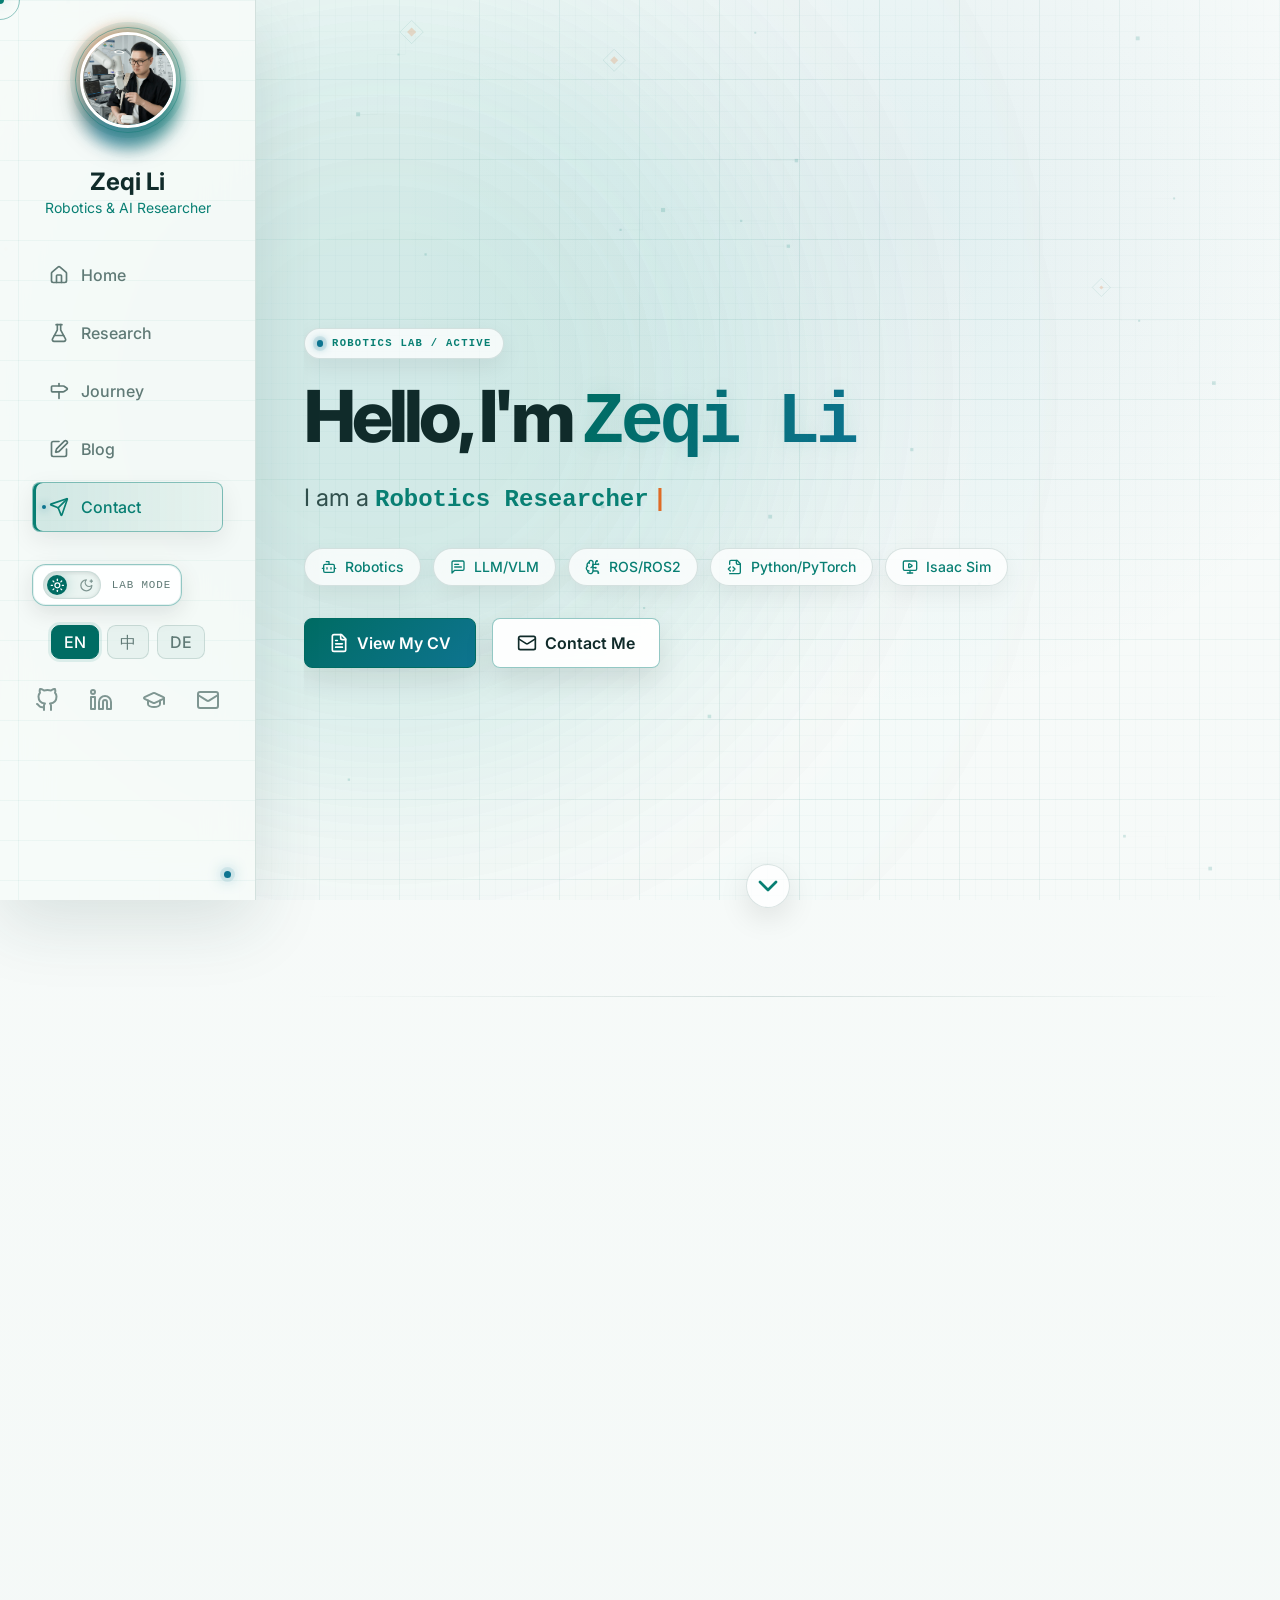
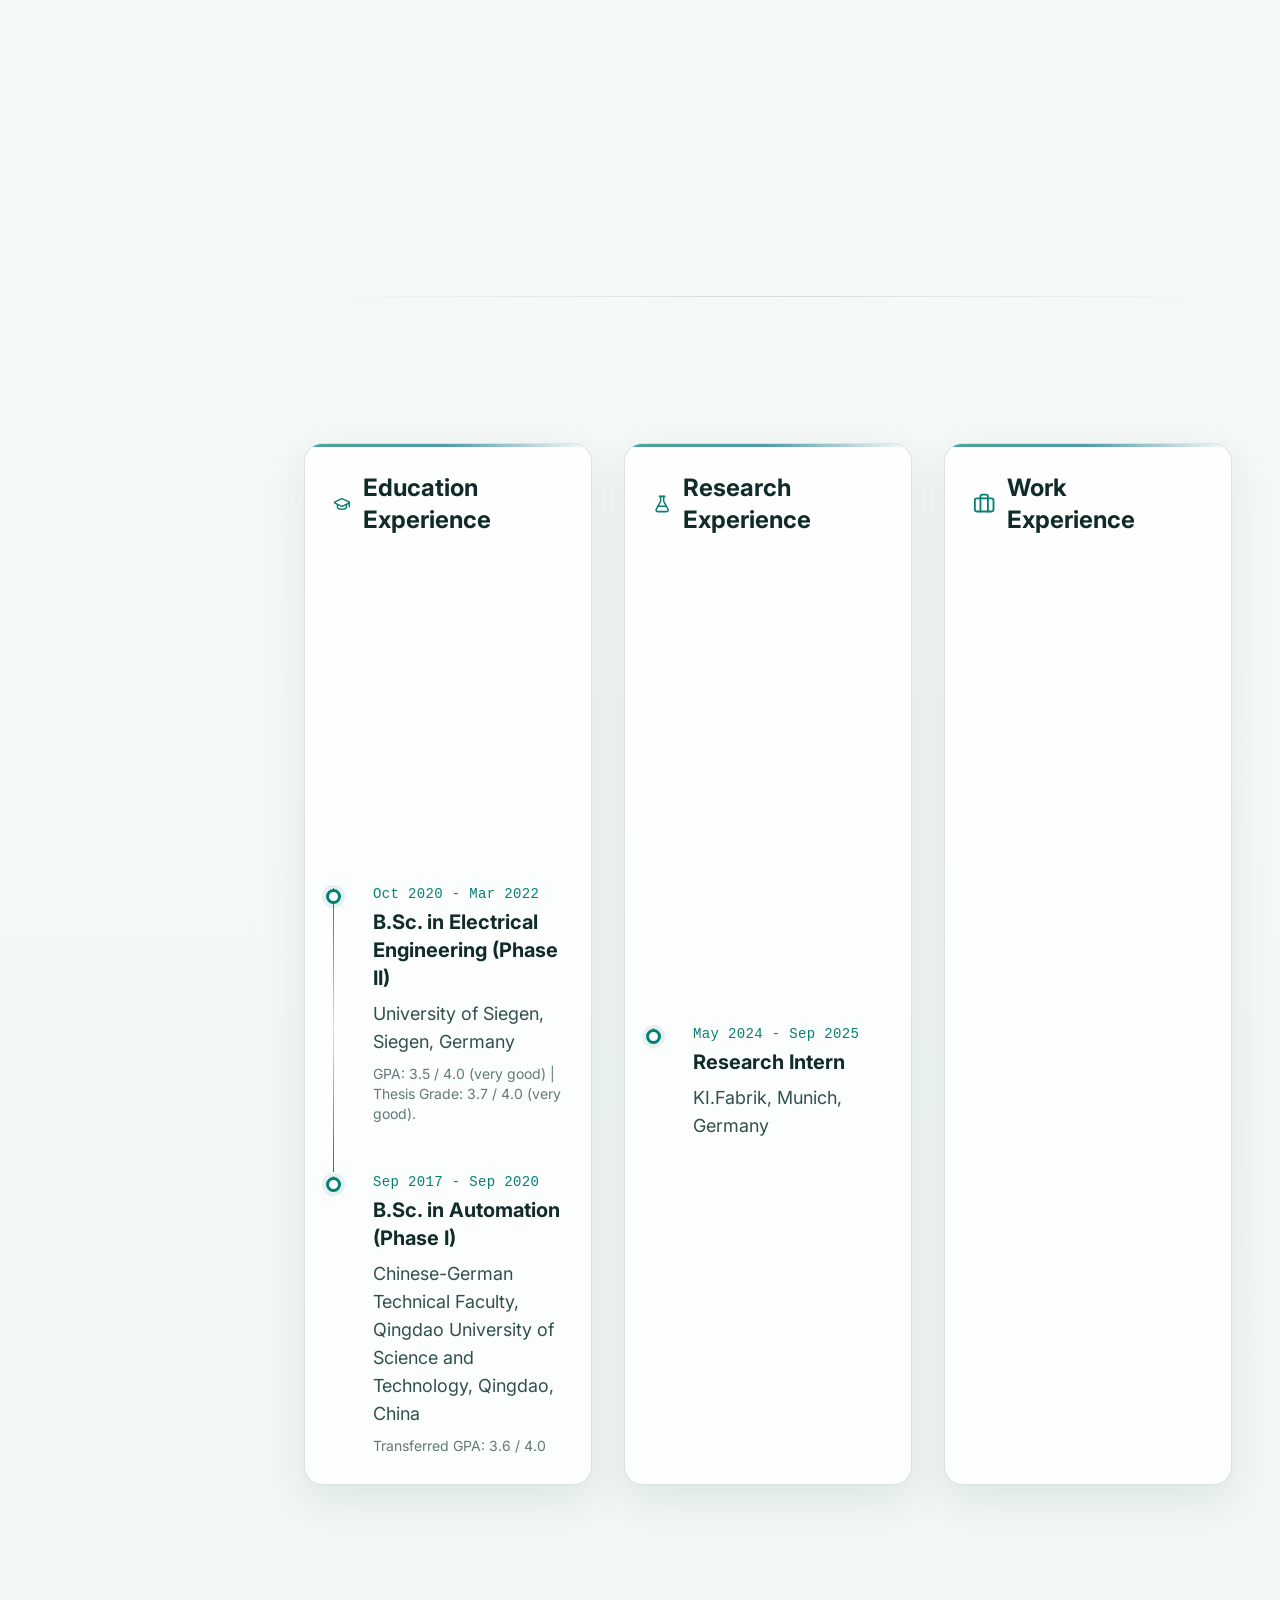
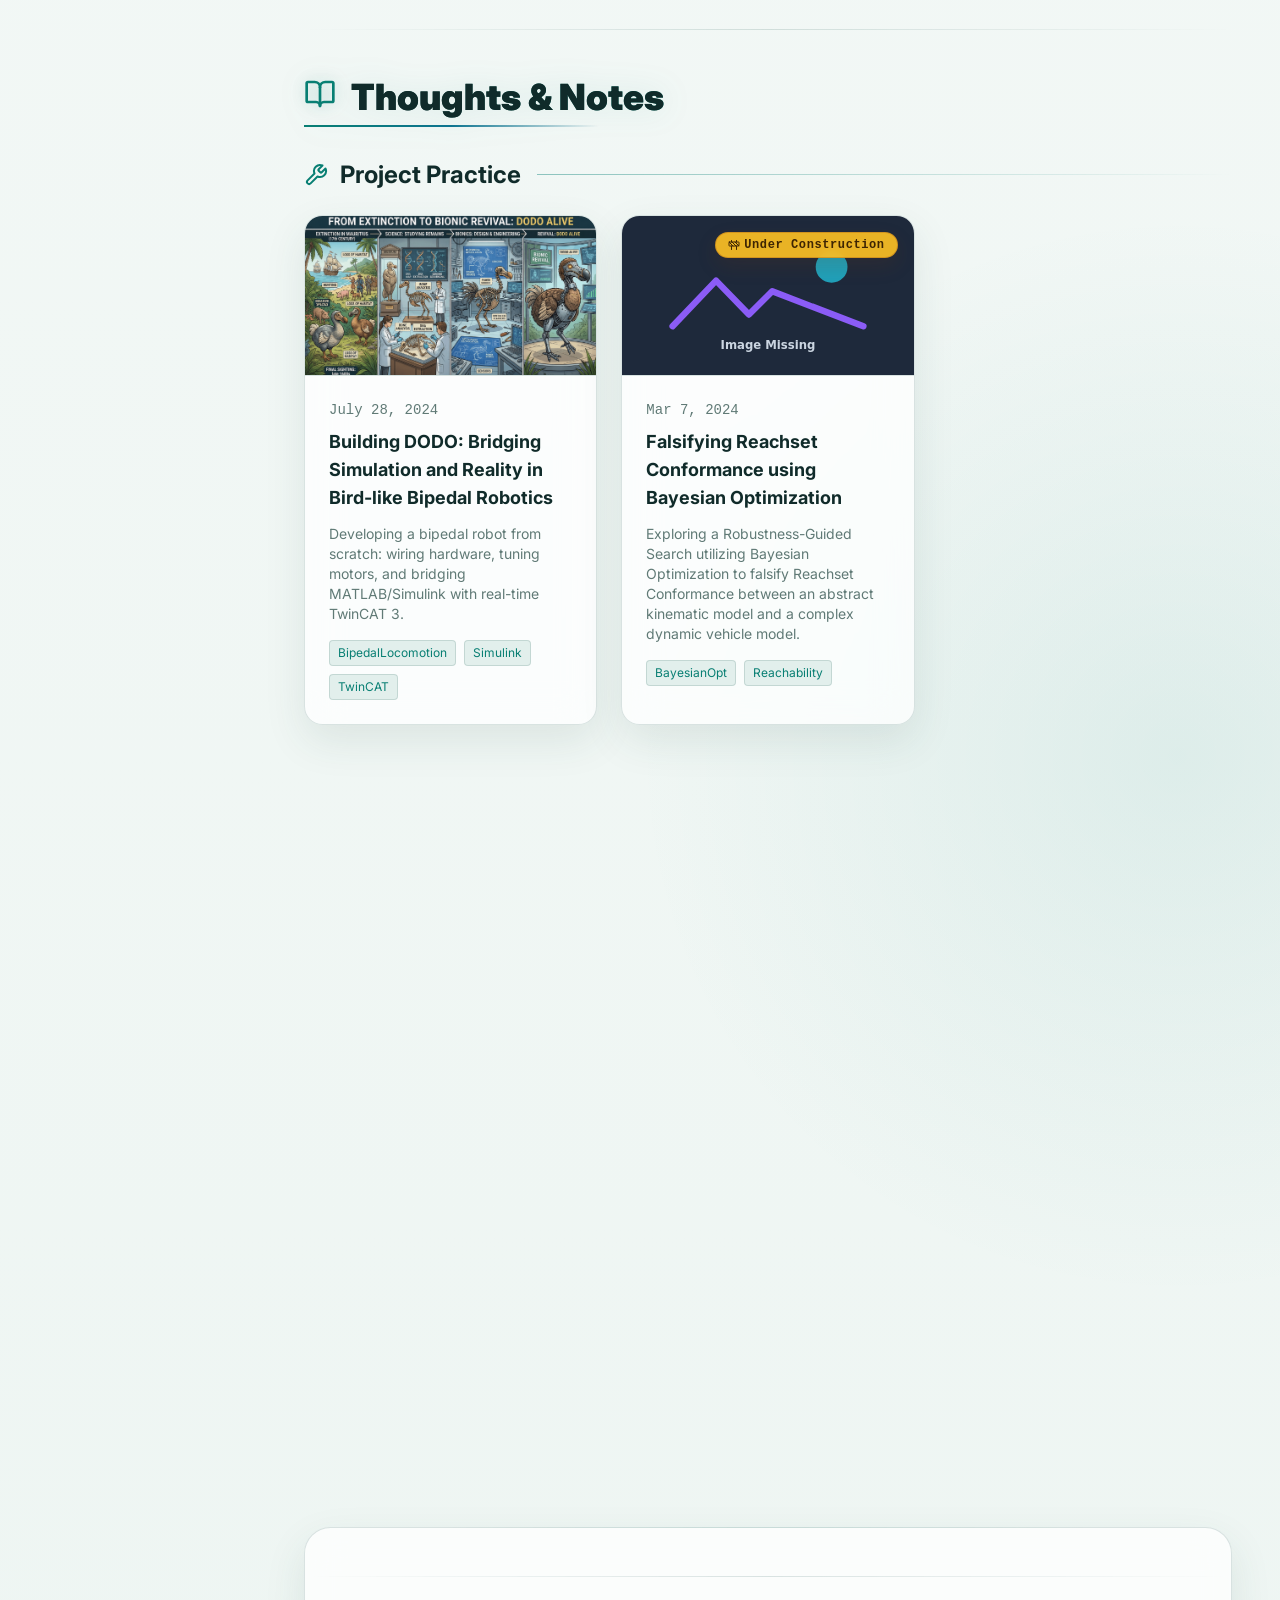
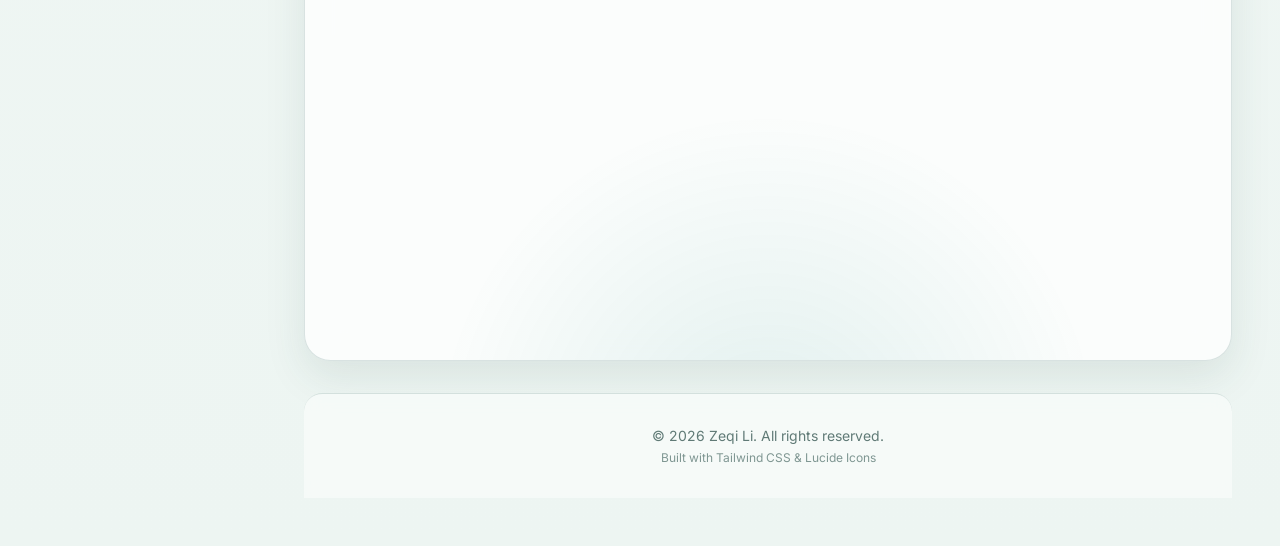
==== commit 8a9fbd85: "feat: implement dark mode support with theme persistence and toggle functionality across blog pages" ====
--- a/index.html
+++ b/index.html
@@ -4,6 +4,7 @@
 <head>
     <meta charset="UTF-8">
     <meta name="viewport" content="width=device-width, initial-scale=1.0">
+    <meta name="theme-color" id="theme-color" content="#f4f9f7">
     <!-- 标题将由JS动态设置 -->
     <title data-i18n-key="page.title">Your Name | Robotics & AI Researcher</title>
 
@@ -15,15 +16,21 @@
 
     <script>
         document.documentElement.classList.add('js-enabled');
-        // 预绘制主题判定：在 CSS 渲染前定妥 data-theme，避免闪烁
-        // machine = 浅色·机器人实验场 | mind = 深色·机器认知世界
-        (function () {
-            var theme = null;
-            try { theme = localStorage.getItem('theme'); } catch (e) { }
-            if (theme !== 'machine' && theme !== 'mind') {
-                theme = (window.matchMedia && window.matchMedia('(prefers-color-scheme: light)').matches) ? 'machine' : 'mind';
-            }
-            document.documentElement.dataset.theme = theme;
+        (() => {
+            let savedTheme = null;
+            try {
+                savedTheme = localStorage.getItem('preferredTheme');
+            } catch (error) {
+                // Storage can be unavailable in privacy-focused browsing modes.
+            }
+            const systemTheme = window.matchMedia('(prefers-color-scheme: dark)').matches ? 'dark' : 'light';
+            const initialTheme = savedTheme === 'light' || savedTheme === 'dark' ? savedTheme : systemTheme;
+            document.documentElement.dataset.theme = initialTheme;
+            document.documentElement.style.colorScheme = initialTheme;
+            const initialThemeColor = document.getElementById('theme-color');
+            if (initialThemeColor) {
+                initialThemeColor.setAttribute('content', initialTheme === 'dark' ? '#050713' : '#f4f9f7');
+            }
         })();
         window.createLucideIcons = function () {
             if (window.lucide && typeof window.lucide.createIcons === 'function') {
@@ -45,228 +52,11 @@
     <link href="https://fonts.googleapis.com/css2?family=Inter:wght@300;400;500;700;900&display=swap" rel="stylesheet">
 
     <style>
-        /* ============================================================
-           双主题令牌
-           MACHINE — 浅色 · 高能机器人实验场（工业蓝图 × 钴蓝 × 安全橙）
-           MIND    — 深色 · 机器的认知世界（点云 × 青色感知 × 认知深空）
-           几何不变，解释改变：同一套结构，两种世界观。
-           ============================================================ */
-        html[data-theme="machine"] {
-            color-scheme: light;
-            --bg: #f0f1ec;
-            /* text */
-            --text-strong: #0d1321;
-            --text-1: #131c2b;
-            --text-2: #1c2634;
-            --text-body: #333f52;
-            --text-secondary: #4c5b73;
-            --text-muted: #66707f;
-            --text-faint: #8a94a4;
-            /* accent: 钴蓝(结构) + 安全橙(能量) */
-            --accent: #1e40c9;
-            --accent-strong: #1633a3;
-            --accent-text: #1b3bbd;
-            --accent-soft-text: #16339f;
-            --accent-hover-text: #0f2a8f;
-            --on-accent: #ffffff;
-            --accent-tint-hover: rgba(30, 64, 201, 0.08);
-            --accent-border-soft: rgba(30, 64, 201, 0.5);
-            --accent2: #e8590c;
-            /* surfaces */
-            --surface-chip: rgba(30, 64, 201, 0.09);
-            --surface-btn: rgba(255, 255, 255, 0.85);
-            --surface-3: #e3e5df;
-            --surface-2a: rgba(255, 255, 255, 0.5);
-            --surface-2: rgba(255, 255, 255, 0.62);
-            --surface-2b: rgba(255, 255, 255, 0.82);
-            --surface-1: #e9eae4;
-            --surface-1a: rgba(247, 247, 243, 0.65);
-            --surface-1b: rgba(247, 247, 243, 0.85);
-            --surface-nav: rgba(248, 248, 244, 0.88);
-            --surface-chip-hover: rgba(30, 64, 201, 0.16);
-            --surface-3-hover: #e6e8e2;
-            --surface-2-hover: rgba(30, 64, 201, 0.06);
-            /* borders */
-            --border-strong: rgba(13, 19, 33, 0.28);
-            --border: rgba(13, 19, 33, 0.16);
-            --border-soft: rgba(13, 19, 33, 0.12);
-            --border-faint: rgba(13, 19, 33, 0.09);
-            /* gradients */
-            --grad-title-from: #0d1321;
-            --grad-title-to: #1e40c9;
-            --grad-ring-from: #1e40c9;
-            --grad-ring-to: #e8590c;
-            /* glows & shadows */
-            --title-glow: none;
-            --glow-chip-hover: 0 2px 10px rgba(13, 19, 33, 0.18);
-            --glow-btn-hover: 0 12px 28px -10px rgba(30, 64, 201, 0.5);
-            --glow-cta-hover: 0 16px 40px -12px rgba(30, 64, 201, 0.55);
-            --avatar-glow-a: rgba(30, 64, 201, 0.3);
-            --avatar-glow-b: rgba(232, 89, 12, 0.55);
-            --shadow-md: 0 2px 6px -1px rgba(13, 19, 33, 0.12), 0 1px 3px rgba(13, 19, 33, 0.08);
-            --shadow-lg: 0 8px 18px -6px rgba(13, 19, 33, 0.16), 0 2px 6px -2px rgba(13, 19, 33, 0.1);
-            --shadow-2xl: 0 16px 36px -18px rgba(13, 19, 33, 0.3);
-            /* selection */
-            --sel-bg: #1e40c9;
-            --sel-bg-soft: rgba(30, 64, 201, 0.25);
-            --sel-text: #fff;
-            /* FX 层 */
-            --grid-fine: rgba(13, 19, 33, 0.05);
-            --grid-coarse: rgba(30, 64, 201, 0.1);
-            --grid-mark: rgba(30, 64, 201, 0.22);
-            --blob-a: rgba(37, 99, 235, 0.2);
-            --blob-b: rgba(245, 158, 11, 0.22);
-            --spot: rgba(255, 158, 64, 0.1);
-            --canvas-opacity: 0.5;
-            --cursor-dot: #e8590c;
-            --cursor-line: rgba(30, 64, 201, 0.75);
-            --progress: linear-gradient(90deg, #1e40c9, #e8590c);
-            --progress-glow: 0 1px 8px rgba(232, 89, 12, 0.5);
-            --scrollbar-track: #e3e5df;
-            --scrollbar-thumb: #9aa4b5;
-            --readout: #66707f;
-            --readout-mark: #e8590c;
-            --nav-edge: #e8590c;
-            --lang-active-glow: 0 4px 12px -4px rgba(30, 64, 201, 0.5);
-            /* 卡片 */
-            --card-bg: #fbfbf8;
-            --card-border: rgba(13, 19, 33, 0.14);
-            --card-hover-border: rgba(30, 64, 201, 0.55);
-            --card-hover-shadow: 0 26px 48px -20px rgba(30, 64, 201, 0.35), 0 6px 16px -8px rgba(232, 89, 12, 0.2);
-            /* 时间线 */
-            --tl-line: repeating-linear-gradient(to bottom, rgba(13, 19, 33, 0.3) 0 6px, transparent 6px 12px);
-            --tl-dot-bg: #fbfbf8;
-            --tl-dot-border: #1e40c9;
-            --tl-dot-hover-bg: #e8590c;
-            --tl-dot-hover-border: #1e40c9;
-            --tl-dot-hover-glow: 0 0 0 4px rgba(232, 89, 12, 0.2);
-            /* AI 框 */
-            --ai-bg: rgba(30, 64, 201, 0.06);
-            --ai-border: rgba(30, 64, 201, 0.25);
-            /* 主题开关 */
-            --tt-border: rgba(13, 19, 33, 0.25);
-            --tt-track-bg: #ffffff;
-            --tt-track-glow: inset 0 1px 3px rgba(13, 19, 33, 0.12);
-            --tt-thumb: radial-gradient(circle at 35% 32%, #ff9a52, #e8590c 70%);
-            --tt-thumb-glow: 0 1px 4px rgba(13, 19, 33, 0.35);
-            /* 液态文字 */
-            --liquid-static: linear-gradient(90deg, #16339f, #1e40c9 55%, #e8590c);
-            --liquid-flow: linear-gradient(-45deg, #1e40c9, #4f74ff, #e8590c, #ffb057, #1e40c9);
-            --liquid-glow-idle: 0 1px 2px rgba(13, 19, 33, 0.15);
-            --liquid-glow-hover: 0 4px 22px rgba(232, 89, 12, 0.4);
-        }
-
-        html[data-theme="mind"] {
-            color-scheme: dark;
-            --bg: #04080f;
-            /* text */
-            --text-strong: #eef6ff;
-            --text-1: #dce9f7;
-            --text-2: #c9daec;
-            --text-body: #a9bfd8;
-            --text-secondary: #7e96b5;
-            --text-muted: #5b7190;
-            --text-faint: #415671;
-            /* accent: 感知青(信号) + 电紫(推理) */
-            --accent: #22d3ee;
-            --accent-strong: #06b6d4;
-            --accent-text: #67e8f9;
-            --accent-soft-text: #a5f3fc;
-            --accent-hover-text: #cffafe;
-            --on-accent: #04232c;
-            --accent-tint-hover: rgba(34, 211, 238, 0.1);
-            --accent-border-soft: rgba(34, 211, 238, 0.5);
-            --accent2: #8b5cf6;
-            /* surfaces */
-            --surface-chip: rgba(34, 211, 238, 0.09);
-            --surface-btn: rgba(13, 27, 48, 0.8);
-            --surface-3: #0d1b30;
-            --surface-2a: rgba(13, 27, 48, 0.4);
-            --surface-2: rgba(13, 27, 48, 0.55);
-            --surface-2b: rgba(13, 27, 48, 0.8);
-            --surface-1: #060d1a;
-            --surface-1a: rgba(4, 10, 20, 0.55);
-            --surface-1b: rgba(4, 10, 20, 0.8);
-            --surface-nav: rgba(5, 11, 22, 0.85);
-            --surface-chip-hover: rgba(34, 211, 238, 0.16);
-            --surface-3-hover: #11223c;
-            --surface-2-hover: rgba(34, 211, 238, 0.07);
-            /* borders */
-            --border-strong: rgba(125, 235, 255, 0.3);
-            --border: rgba(125, 235, 255, 0.16);
-            --border-soft: rgba(125, 235, 255, 0.12);
-            --border-faint: rgba(125, 235, 255, 0.08);
-            /* gradients */
-            --grad-title-from: #eef6ff;
-            --grad-title-to: #22d3ee;
-            --grad-ring-from: #22d3ee;
-            --grad-ring-to: #8b5cf6;
-            /* glows & shadows */
-            --title-glow: none;
-            --glow-chip-hover: 0 0 10px rgba(125, 235, 255, 0.35);
-            --glow-btn-hover: 0 0 24px rgba(34, 211, 238, 0.35);
-            --glow-cta-hover: 0 0 34px rgba(34, 211, 238, 0.45);
-            --avatar-glow-a: rgba(34, 211, 238, 0.35);
-            --avatar-glow-b: rgba(139, 92, 246, 0.7);
-            --shadow-md: 0 4px 6px -1px rgba(0, 4, 12, 0.4), 0 2px 4px -2px rgba(0, 4, 12, 0.4);
-            --shadow-lg: 0 10px 15px -3px rgba(0, 4, 12, 0.45), 0 4px 6px -4px rgba(0, 4, 12, 0.45);
-            --shadow-2xl: 0 25px 50px -12px rgba(0, 4, 12, 0.65);
-            /* selection */
-            --sel-bg: #22d3ee;
-            --sel-bg-soft: rgba(34, 211, 238, 0.3);
-            --sel-text: #031018;
-            /* FX 层 */
-            --blob-a: rgba(76, 60, 220, 0.32);
-            --blob-b: rgba(8, 145, 178, 0.3);
-            --spot: rgba(34, 211, 238, 0.08);
-            --canvas-opacity: 0.7;
-            --cursor-dot: #22d3ee;
-            --cursor-line: rgba(34, 211, 238, 0.7);
-            --progress: linear-gradient(90deg, #22d3ee, #8b5cf6);
-            --progress-glow: 0 0 10px rgba(34, 211, 238, 0.7);
-            --scrollbar-track: #0a1526;
-            --scrollbar-thumb: #1c3a54;
-            --readout: #5b7190;
-            --readout-mark: #22d3ee;
-            --nav-edge: #22d3ee;
-            --lang-active-glow: 0 0 10px rgba(34, 211, 238, 0.5);
-            /* 卡片 */
-            --card-bg: rgba(9, 19, 38, 0.62);
-            --card-border: rgba(125, 235, 255, 0.1);
-            --card-hover-border: rgba(34, 211, 238, 0.55);
-            --card-hover-shadow: 0 20px 44px -16px rgba(34, 211, 238, 0.22), 0 0 0 1px rgba(34, 211, 238, 0.12);
-            /* 时间线 */
-            --tl-line: linear-gradient(to bottom, rgba(34, 211, 238, 0.45), rgba(34, 211, 238, 0.06));
-            --tl-dot-bg: #081527;
-            --tl-dot-border: #22d3ee;
-            --tl-dot-hover-bg: #22d3ee;
-            --tl-dot-hover-border: #22d3ee;
-            --tl-dot-hover-glow: 0 0 15px rgba(34, 211, 238, 0.8);
-            /* AI 框 */
-            --ai-bg: rgba(4, 16, 30, 0.7);
-            --ai-border: rgba(34, 211, 238, 0.25);
-            /* 主题开关 */
-            --tt-border: rgba(125, 235, 255, 0.3);
-            --tt-track-bg: rgba(6, 14, 28, 0.9);
-            --tt-track-glow: 0 0 12px rgba(34, 211, 238, 0.15);
-            --tt-thumb: radial-gradient(circle at 35% 32%, #9ff1ff, #0891b2 75%);
-            --tt-thumb-glow: 0 0 10px rgba(34, 211, 238, 0.7);
-            /* 液态文字 */
-            --liquid-static: linear-gradient(90deg, #7debff, #22d3ee 45%, #8b5cf6);
-            --liquid-flow: linear-gradient(-45deg, #22d3ee, #38bdf8, #8b5cf6, #7debff, #22d3ee);
-            --liquid-glow-idle: 0 0 16px rgba(34, 211, 238, 0.3);
-            --liquid-glow-hover: 0 0 32px rgba(34, 211, 238, 0.55);
-        }
-
         /* --- 基础样式 --- */
-        html {
-            scrollbar-color: var(--scrollbar-thumb) var(--scrollbar-track);
-        }
-
         body {
-            background-color: var(--bg);
+            background-color: #0f172a;
+            /* 移除默认的 cursor: none，改为通过类控制，防止JS挂掉时鼠标消失 */
             overflow-x: hidden;
-            transition: background-color 0.35s ease, color 0.35s ease;
         }
 
         /* 只有当 JS 激活该类时才隐藏光标 */
@@ -280,21 +70,20 @@
         }
 
         ::-webkit-scrollbar {
-            width: 10px;
+            width: 8px;
         }
 
         ::-webkit-scrollbar-track {
-            background: var(--scrollbar-track);
+            background: #1e293b;
         }
 
         ::-webkit-scrollbar-thumb {
-            background: var(--scrollbar-thumb);
-            border-radius: 5px;
-            border: 2px solid var(--scrollbar-track);
+            background: #8b5cf6;
+            border-radius: 4px;
         }
 
         ::-webkit-scrollbar-thumb:hover {
-            background: var(--accent);
+            background: #a78bfa;
         }
 
         /* --- 顶部进度条 --- */
@@ -304,17 +93,14 @@
             left: 0;
             width: 0%;
             height: 3px;
-            background: var(--progress);
+            background: linear-gradient(90deg, #8b5cf6, #06b6d4);
             z-index: 9999;
             transition: width 0.1s linear;
-            box-shadow: var(--progress-glow);
-        }
-
-        /* ============================================================
-           背景 FX 层 (Layer 0)
-           MACHINE：蓝图网格 + 定位基准点 + 车间工作灯
-           MIND：认知深空雾 + LiDAR 扫描束 + 感知光晕
-           ============================================================ */
+            /* 改为 linear 配合 RAF 更顺滑 */
+            box-shadow: 0 0 10px rgba(139, 92, 246, 0.8);
+        }
+
+        /* --- 极光背景 (Layer 0) --- */
         .aurora-container {
             position: fixed;
             inset: 0;
@@ -323,76 +109,23 @@
             pointer-events: none;
         }
 
-        .aurora-container::before,
-        .aurora-container::after {
-            content: '';
-            position: absolute;
-            inset: 0;
-        }
-
-        /* MACHINE：工程蓝图网格（细格 24px / 粗格 120px）+ 角落色域 */
-        html[data-theme="machine"] .aurora-container::before {
-            background:
-                radial-gradient(900px 480px at 85% -5%, rgba(30, 64, 201, 0.1), transparent 65%),
-                radial-gradient(700px 420px at -10% 100%, rgba(232, 89, 12, 0.08), transparent 60%),
-                linear-gradient(var(--grid-fine) 1px, transparent 1px),
-                linear-gradient(90deg, var(--grid-fine) 1px, transparent 1px),
-                linear-gradient(var(--grid-coarse) 1px, transparent 1px),
-                linear-gradient(90deg, var(--grid-coarse) 1px, transparent 1px);
-            background-size: auto, auto, 24px 24px, 24px 24px, 120px 120px, 120px 120px;
-        }
-
-        /* MACHINE：粗格交点上的定位基准点（registration marks） */
-        html[data-theme="machine"] .aurora-container::after {
-            background-image: radial-gradient(circle, var(--grid-mark) 1.2px, transparent 1.8px);
-            background-size: 120px 120px;
-            background-position: -60px -60px;
-        }
-
-        /* MIND：感知空间深雾 */
-        html[data-theme="mind"] .aurora-container::before {
-            background:
-                radial-gradient(1000px 700px at 70% 15%, rgba(34, 211, 238, 0.07), transparent 60%),
-                radial-gradient(900px 700px at 15% 85%, rgba(99, 102, 241, 0.09), transparent 60%),
-                radial-gradient(1400px 900px at 50% 120%, rgba(2, 132, 199, 0.08), transparent 70%);
-        }
-
-        /* MIND：缓慢旋转的 LiDAR 扫描束 */
-        html[data-theme="mind"] .aurora-container::after {
-            inset: -60%;
-            background: conic-gradient(from 0deg at 50% 50%,
-                    transparent 0deg,
-                    rgba(34, 211, 238, 0.03) 8deg,
-                    rgba(34, 211, 238, 0.07) 14deg,
-                    rgba(34, 211, 238, 0.02) 22deg,
-                    transparent 30deg,
-                    transparent 360deg);
-            animation: lidar-sweep 18s linear infinite;
-        }
-
-        @keyframes lidar-sweep {
-            to {
-                transform: rotate(360deg);
-            }
-        }
-
         .aurora-blob {
             position: absolute;
             width: 500px;
             height: 500px;
             border-radius: 50%;
-            filter: blur(90px);
-            opacity: 1;
+            filter: blur(80px);
+            opacity: 0.4;
             will-change: transform;
         }
 
         .aurora-blob.purple {
-            background-color: var(--blob-a);
+            background-color: #7c3aed;
             animation: moveBlob1 25s infinite alternate ease-in-out;
         }
 
         .aurora-blob.cyan {
-            background-color: var(--blob-b);
+            background-color: #0891b2;
             animation: moveBlob2 30s infinite alternate-reverse ease-in-out;
         }
 
@@ -416,7 +149,7 @@
             }
         }
 
-        /* --- 粒子画布 (Layer 1)：MACHINE=装配节点矩阵 / MIND=感知点云 --- */
+        /* --- 神经网络粒子画布 (Layer 1) --- */
         #neural-canvas {
             position: fixed;
             top: 0;
@@ -425,105 +158,22 @@
             height: 100%;
             z-index: 1;
             pointer-events: none;
-            opacity: var(--canvas-opacity);
-        }
-
-        /* --- 鼠标聚光灯 (Layer 2)：MACHINE=检修工作灯 / MIND=传感光斑 --- */
+            opacity: 0.6;
+        }
+
+        /* --- 鼠标聚光灯 (Layer 2) --- */
         #spotlight-effect {
             position: fixed;
             inset: 0;
             z-index: 2;
             pointer-events: none;
-            background: radial-gradient(600px circle at var(--x, -1000px) var(--y, -1000px), var(--spot), transparent 80%);
+            /* 默认位置放在屏幕外，防止初始加载时左上角出现光斑 */
+            background: radial-gradient(600px circle at var(--x, -1000px) var(--y, -1000px), rgba(167, 139, 250, 0.08), transparent 80%);
             will-change: background;
-        }
-
-        /* ============================================================
-           系统读数（HUD chrome）：区段编号 + 标题规格线
-           MACHINE 读作实验场工位；MIND 读作感知深度层。
-           ============================================================ */
-        main {
-            counter-reset: sec -1;
-        }
-
-        main > section {
-            position: relative;
-            counter-increment: sec;
-        }
-
-        main > section::before {
-            position: absolute;
-            top: 3.5rem;
-            left: 0;
-            font-family: ui-monospace, SFMono-Regular, Menlo, Monaco, Consolas, monospace;
-            font-size: 0.68rem;
-            font-weight: 600;
-            letter-spacing: 0.3em;
-            color: var(--readout);
-            padding-left: 16px;
-            background: linear-gradient(var(--readout-mark), var(--readout-mark)) left center / 7px 7px no-repeat;
-            pointer-events: none;
-        }
-
-        html[data-theme="machine"] main > section::before {
-            content: "BAY.0" counter(sec) " // ASSEMBLY ACTIVE";
-        }
-
-        html[data-theme="mind"] main > section::before {
-            content: "DEPTH.0" counter(sec) " // SCANNING";
-        }
-
-        #home::before {
-            top: 1.75rem;
-        }
-
-        main section > h2::after {
-            content: '';
-            display: block;
-            width: 92px;
-            margin-top: 0.9rem;
-        }
-
-        html[data-theme="machine"] main section > h2::after {
-            height: 7px;
-            background: repeating-linear-gradient(-45deg, var(--accent2) 0 7px, transparent 7px 14px);
-        }
-
-        html[data-theme="mind"] main section > h2::after {
-            height: 2px;
-            background: linear-gradient(90deg, #22d3ee, rgba(34, 211, 238, 0));
-            box-shadow: 0 0 12px rgba(34, 211, 238, 0.55);
-        }
-
-        /* MIND 标题辉光：text-shadow 只沿字形发光（drop-shadow 在 Firefox 下会投影整个渐变盒） */
-        html[data-theme="mind"] main section > h2 {
-            text-shadow: 0 0 26px rgba(34, 211, 238, 0.4);
-        }
-
-        #contact > h2::after {
-            margin-left: auto;
-            margin-right: auto;
-        }
-
-        /* MACHINE：侧边栏铺设蓝图网格纹理 */
-        html[data-theme="machine"] aside {
-            background-image:
-                linear-gradient(rgba(30, 64, 201, 0.045) 1px, transparent 1px),
-                linear-gradient(90deg, rgba(30, 64, 201, 0.045) 1px, transparent 1px);
-            background-size: 24px 24px;
-        }
-
-        /* MIND：侧边栏右缘感知辉光 */
-        html[data-theme="mind"] aside {
-            box-shadow: 1px 0 0 rgba(34, 211, 238, 0.12), 12px 0 40px -20px rgba(34, 211, 238, 0.15);
+            /* 性能优化 */
         }
 
         /* --- 组件样式 --- */
-        /* 实心 accent 底上的文字必须用 --on-accent（覆盖 .text-white 的令牌映射） */
-        html[data-theme] .bg-primary-500 {
-            color: var(--on-accent);
-        }
-
         /* 导航下划线 */
         .nav-link {
             position: relative;
@@ -537,7 +187,7 @@
             transform: translateX(-50%);
             width: 0;
             height: 2px;
-            background-color: var(--accent);
+            background-color: #8b5cf6;
             transition: width 0.3s ease-out;
         }
 
@@ -546,13 +196,13 @@
         }
 
         .nav-link.active {
-            color: var(--accent-text);
-            background-color: var(--accent-tint-hover);
-            border-right: 4px solid var(--nav-edge);
+            color: #c4b5fd;
+            background-color: #334155;
+            border-right: 4px solid #8b5cf6;
         }
 
         .mobile-nav-link.active {
-            color: var(--accent);
+            color: #8b5cf6;
         }
 
         /* 社交图标悬停 */
@@ -563,28 +213,21 @@
 
         .social-link:hover {
             transform: scale(1.2);
-            color: var(--accent-text);
-        }
-
-        /* ============================================================
-           卡片：
-           MACHINE — 图纸白卡 + 常驻测绘角标 + 悬停橙色能量条
-           MIND    — 深空玻璃 + 悬停目标锁定框 + 扫描光带掠过
-           ============================================================ */
+            color: #a78bfa;
+        }
+
+        /* 毛玻璃卡片 */
         .card-interactive {
-            position: relative;
-            background-color: var(--card-bg);
+            background-color: rgba(30, 41, 59, 0.6);
             backdrop-filter: blur(16px);
-            -webkit-backdrop-filter: blur(16px);
-            border: 1px solid var(--card-border);
-            transition: transform 0.4s cubic-bezier(0.175, 0.885, 0.32, 1.275),
-                border-color 0.3s ease, box-shadow 0.4s ease, background-color 0.3s ease;
+            border: 1px solid rgba(255, 255, 255, 0.05);
+            transition: all 0.4s cubic-bezier(0.175, 0.885, 0.32, 1.275);
         }
 
         .card-interactive:hover {
             transform: translateY(-8px) scale(1.01);
-            border-color: var(--card-hover-border);
-            box-shadow: var(--card-hover-shadow);
+            border-color: rgba(139, 92, 246, 0.5);
+            box-shadow: 0 20px 40px -15px rgba(139, 92, 246, 0.3);
         }
 
         .card-interactive img {
@@ -593,107 +236,6 @@
 
         .card-interactive:hover img {
             transform: scale(1.08);
-        }
-
-        /* 四角标记（測绘角标 / 目标锁定框） */
-        .card-interactive::after {
-            content: '';
-            position: absolute;
-            inset: 10px;
-            pointer-events: none;
-            z-index: 5;
-            background:
-                linear-gradient(var(--corner-c), var(--corner-c)) left top / 14px 1.5px,
-                linear-gradient(var(--corner-c), var(--corner-c)) left top / 1.5px 14px,
-                linear-gradient(var(--corner-c), var(--corner-c)) right top / 14px 1.5px,
-                linear-gradient(var(--corner-c), var(--corner-c)) right top / 1.5px 14px,
-                linear-gradient(var(--corner-c), var(--corner-c)) left bottom / 14px 1.5px,
-                linear-gradient(var(--corner-c), var(--corner-c)) left bottom / 1.5px 14px,
-                linear-gradient(var(--corner-c), var(--corner-c)) right bottom / 14px 1.5px,
-                linear-gradient(var(--corner-c), var(--corner-c)) right bottom / 1.5px 14px;
-            background-repeat: no-repeat;
-        }
-
-        html[data-theme="machine"] .card-interactive::after {
-            --corner-c: rgba(30, 64, 201, 0.35);
-        }
-
-        html[data-theme="machine"] .card-interactive:hover::after {
-            --corner-c: var(--accent2);
-        }
-
-        html[data-theme="mind"] .card-interactive::after {
-            --corner-c: rgba(34, 211, 238, 0.9);
-            opacity: 0;
-            transform: scale(1.04);
-            transition: opacity 0.3s ease, transform 0.3s ease;
-        }
-
-        html[data-theme="mind"] .card-interactive:hover::after {
-            opacity: 1;
-            transform: scale(1);
-        }
-
-        .card-interactive::before {
-            content: '';
-            position: absolute;
-            pointer-events: none;
-            z-index: 4;
-        }
-
-        /* MACHINE：悬停时顶部亮起“能量输送”条 */
-        html[data-theme="machine"] .card-interactive::before {
-            top: 0;
-            left: 0;
-            right: 0;
-            height: 3px;
-            background: linear-gradient(90deg, #e8590c, #ffb057);
-            transform: scaleX(0);
-            transform-origin: left;
-            transition: transform 0.45s ease;
-        }
-
-        html[data-theme="machine"] .card-interactive:hover::before {
-            transform: scaleX(1);
-        }
-
-        /* MIND：悬停时一道扫描光带掠过 */
-        html[data-theme="mind"] .card-interactive::before {
-            top: 0;
-            bottom: 0;
-            left: 0;
-            width: 45%;
-            background: linear-gradient(100deg,
-                    transparent,
-                    rgba(125, 235, 255, 0.12) 45%,
-                    rgba(125, 235, 255, 0.26) 50%,
-                    rgba(125, 235, 255, 0.12) 55%,
-                    transparent);
-            transform: translateX(-140%) skewX(-12deg);
-            opacity: 0;
-        }
-
-        html[data-theme="mind"] .card-interactive:hover::before {
-            animation: card-scan 0.9s ease;
-        }
-
-        @keyframes card-scan {
-            from {
-                transform: translateX(-140%) skewX(-12deg);
-                opacity: 1;
-            }
-
-            to {
-                transform: translateX(340%) skewX(-12deg);
-                opacity: 0;
-            }
-        }
-
-        /* MACHINE：Under Construction 徽章 = 工地警示胶带 */
-        html[data-theme="machine"] .bg-amber-500\/90 {
-            background-color: #f6a723;
-            background-image: repeating-linear-gradient(-45deg, rgba(69, 26, 3, 0.16) 0 8px, transparent 8px 16px);
-            border: 1px solid rgba(69, 26, 3, 0.3);
         }
 
         /* 时间线 */
@@ -714,7 +256,7 @@
             top: 0.3rem;
             bottom: 0;
             width: 2px;
-            background: var(--tl-line);
+            background-color: #475569;
         }
 
         .timeline-item:last-child::before {
@@ -727,137 +269,46 @@
             top: 0.3rem;
             height: 1rem;
             width: 1rem;
-            background-color: var(--tl-dot-bg);
-            border: 3px solid var(--tl-dot-border);
+            border-radius: 50%;
+            background-color: #1e293b;
+            border: 3px solid #8b5cf6;
             transition: all 0.3s ease;
         }
 
-        /* MACHINE 用方形“接线端子”，MIND 用圆形“感知节点” */
-        html[data-theme="machine"] .timeline-dot {
-            border-radius: 3px;
-        }
-
-        html[data-theme="mind"] .timeline-dot {
-            border-radius: 50%;
-        }
-
         .timeline-item:hover .timeline-dot {
-            background-color: var(--tl-dot-hover-bg);
-            border-color: var(--tl-dot-hover-border);
-            box-shadow: var(--tl-dot-hover-glow);
+            background-color: #8b5cf6;
+            box-shadow: 0 0 15px #8b5cf6;
         }
 
         /* 语言按钮 */
         .lang-btn {
-            background-color: var(--surface-btn);
-            color: var(--text-secondary);
+            background-color: rgba(51, 65, 85, 0.8);
+            color: #94a3b8;
             padding: 0.25rem 0.75rem;
             border-radius: 6px;
             font-weight: 500;
             transition: all 0.2s ease;
-            border: 1px solid var(--border);
+            border: 1px solid rgba(255, 255, 255, 0.1);
         }
 
         .lang-btn:not(.active):hover {
             transform: scale(1.1);
-            color: var(--text-strong);
-            background-color: var(--surface-chip-hover);
+            color: white;
+            background-color: rgba(71, 85, 105, 0.9);
         }
 
         .lang-btn.active {
-            background-color: var(--accent);
-            color: var(--on-accent);
-            border-color: var(--accent);
-            box-shadow: var(--lang-active-glow);
-        }
-
-        /* ============================================================
-           主题开关：MACHINE(实验场) ⇆ MIND(认知世界)
-           ============================================================ */
-        .theme-toggle {
-            display: flex;
-            flex-direction: column;
-            align-items: center;
-            gap: 0.4rem;
-        }
-
-        .theme-toggle--mobile {
-            flex-direction: row;
-        }
-
-        .theme-toggle-track {
-            position: relative;
-            display: inline-flex;
-            align-items: center;
-            justify-content: space-between;
-            width: 64px;
-            height: 30px;
-            padding: 0 7px;
-            border-radius: 999px;
-            border: 1px solid var(--tt-border);
-            background: var(--tt-track-bg);
-            box-shadow: var(--tt-track-glow);
-            transition: border-color 0.3s ease, background-color 0.3s ease, box-shadow 0.3s ease;
-        }
-
-        .theme-toggle:hover .theme-toggle-track {
-            border-color: var(--accent);
-        }
-
-        .tt-icon {
-            width: 14px;
-            height: 14px;
-            position: relative;
-            z-index: 2;
-            transition: color 0.3s ease, filter 0.3s ease;
-        }
-
-        html[data-theme="machine"] .tt-icon-machine {
-            color: #e8590c;
-        }
-
-        html[data-theme="machine"] .tt-icon-mind {
-            color: rgba(13, 19, 33, 0.35);
-        }
-
-        html[data-theme="mind"] .tt-icon-mind {
-            color: #22d3ee;
-            filter: drop-shadow(0 0 4px rgba(34, 211, 238, 0.8));
-        }
-
-        html[data-theme="mind"] .tt-icon-machine {
-            color: rgba(125, 235, 255, 0.3);
-        }
-
-        .theme-toggle-thumb {
-            position: absolute;
-            top: 3px;
-            left: 3px;
-            width: 22px;
-            height: 22px;
-            border-radius: 50%;
-            background: var(--tt-thumb);
-            box-shadow: var(--tt-thumb-glow);
-            transition: transform 0.4s cubic-bezier(0.22, 1, 0.36, 1), background 0.3s ease, box-shadow 0.3s ease;
-            z-index: 1;
-        }
-
-        .theme-toggle[aria-checked="true"] .theme-toggle-thumb {
-            transform: translateX(36px);
-        }
-
-        .theme-toggle-readout {
-            font-size: 0.6rem;
-            font-weight: 700;
-            letter-spacing: 0.32em;
-            color: var(--readout);
+            background-color: #8b5cf6;
+            color: #ffffff;
+            border-color: #8b5cf6;
+            box-shadow: 0 0 10px rgba(139, 92, 246, 0.4);
         }
 
         /* 打字机光标 */
         .typing-cursor::after {
             content: '|';
             animation: blink 1s step-end infinite;
-            color: var(--accent);
+            color: #8b5cf6;
             margin-left: 4px;
         }
 
@@ -875,30 +326,18 @@
 
         /* AI 结果框 */
         .ai-result-box {
-            background-color: var(--ai-bg);
-            border: 1px solid var(--ai-border);
-            border-left: 4px solid var(--accent);
+            background-color: rgba(15, 23, 42, 0.6);
+            border-left: 4px solid #8b5cf6;
             padding: 1rem;
             border-radius: 0 8px 8px 0;
             margin-bottom: 1rem;
             animation: fadeIn 0.5s ease-out;
-        }
-
-        @keyframes fadeIn {
-            from {
-                opacity: 0;
-                transform: translateY(6px);
-            }
-
-            to {
-                opacity: 1;
-                transform: none;
-            }
+            border: 1px solid rgba(139, 92, 246, 0.2);
         }
 
         .ai-result-box h4 {
             font-weight: 700;
-            color: var(--accent-soft-text);
+            color: #c4b5fd;
             margin-bottom: 0.5rem;
             display: flex;
             align-items: center;
@@ -906,33 +345,51 @@
 
         .ai-result-box p {
             font-size: 0.9rem;
-            color: var(--text-2);
+            color: #e2e8f0;
             white-space: pre-wrap;
             line-height: 1.6;
         }
 
-        /* --- 液态流光文字：MACHINE=钴蓝熔入炽橙 / MIND=青紫光谱流 --- */
+        /* --- 液态流光文字特效 (Liquid Flow) --- */
         .liquid-text {
-            background: var(--liquid-static);
+            /* 1. 默认状态：符合网站配色的静态渐变 (紫色 -> 青色) */
+            background: linear-gradient(to right, #a78bfa, #22d3ee);
             -webkit-background-clip: text;
             background-clip: text;
             color: transparent;
 
             position: relative;
             display: inline-block;
-            transition: text-shadow 0.3s ease;
-            /* 注意：不用 drop-shadow —— Firefox 会连未裁剪的渐变盒子一起投影 */
-            text-shadow: var(--liquid-glow-idle);
-        }
-
+            transition: all 0.3s ease;
+            /* 添加平滑过渡 */
+
+            /* 默认发光较弱 */
+            text-shadow: 0 0 15px rgba(139, 92, 246, 0.2);
+        }
+
+        /* 2. 悬停状态：触发液态流光动画 */
         .liquid-text:hover {
-            background: var(--liquid-flow);
+            background: linear-gradient(-45deg,
+                    #8b5cf6,
+                    /* Violet */
+                    #06b6d4,
+                    /* Cyan */
+                    #f472b6,
+                    /* Pink */
+                    #22d3ee,
+                    /* Light Cyan */
+                    #8b5cf6
+                    /* Loop back */
+                );
             background-size: 300%;
             -webkit-background-clip: text;
             background-clip: text;
 
+            /* 只有 Hover 时播放动画 */
             animation: liquid-flow 4s linear infinite;
-            text-shadow: var(--liquid-glow-hover);
+
+            /* Hover 时增强发光 */
+            text-shadow: 0 0 40px rgba(139, 92, 246, 0.6);
         }
 
         @keyframes liquid-flow {
@@ -949,16 +406,12 @@
             }
         }
 
-        /* ============================================================
-           自定义光标：
-           MACHINE — 工程测绘十字准星（悬停旋转 45°、橙色告警）
-           MIND    — 目标检测 bounding box（悬停放大锁定）
-           ============================================================ */
+        /* 自定义光标 */
         .cursor-dot {
             position: fixed;
             width: 8px;
             height: 8px;
-            background-color: var(--cursor-dot);
+            background-color: #8b5cf6;
             border-radius: 50%;
             left: 0;
             top: 0;
@@ -966,55 +419,24 @@
             pointer-events: none;
             z-index: 9999;
             transition: transform 0.05s linear;
-            box-shadow: 0 0 10px var(--cursor-dot);
+            box-shadow: 0 0 10px #8b5cf6;
             opacity: 0;
-        }
-
-        html[data-theme="machine"] .cursor-dot {
-            width: 7px;
-            height: 7px;
-            border-radius: 1px;
-            box-shadow: none;
+            /* 默认隐藏，JS激活后显示 */
         }
 
         .cursor-outline {
             position: fixed;
             width: 40px;
             height: 40px;
-            border: 1.5px solid var(--cursor-line);
+            border: 1.5px solid rgba(139, 92, 246, 0.6);
             border-radius: 50%;
             left: 0;
             top: 0;
             transform: translate(-50%, -50%);
             pointer-events: none;
             z-index: 9998;
-            transition: transform 0.15s ease-out, border-color 0.2s, background-color 0.2s;
+            transition: transform 0.15s ease-out, width 0.2s, height 0.2s, background-color 0.2s;
             opacity: 0;
-        }
-
-        html[data-theme="machine"] .cursor-outline {
-            border-radius: 4px;
-            background:
-                linear-gradient(var(--cursor-line), var(--cursor-line)) center top / 1.5px 7px,
-                linear-gradient(var(--cursor-line), var(--cursor-line)) center bottom / 1.5px 7px,
-                linear-gradient(var(--cursor-line), var(--cursor-line)) left center / 7px 1.5px,
-                linear-gradient(var(--cursor-line), var(--cursor-line)) right center / 7px 1.5px;
-            background-repeat: no-repeat;
-        }
-
-        html[data-theme="mind"] .cursor-outline {
-            border: none;
-            border-radius: 0;
-            background:
-                linear-gradient(var(--cursor-line), var(--cursor-line)) left top / 12px 1.5px,
-                linear-gradient(var(--cursor-line), var(--cursor-line)) left top / 1.5px 12px,
-                linear-gradient(var(--cursor-line), var(--cursor-line)) right top / 12px 1.5px,
-                linear-gradient(var(--cursor-line), var(--cursor-line)) right top / 1.5px 12px,
-                linear-gradient(var(--cursor-line), var(--cursor-line)) left bottom / 12px 1.5px,
-                linear-gradient(var(--cursor-line), var(--cursor-line)) left bottom / 1.5px 12px,
-                linear-gradient(var(--cursor-line), var(--cursor-line)) right bottom / 12px 1.5px,
-                linear-gradient(var(--cursor-line), var(--cursor-line)) right bottom / 1.5px 12px;
-            background-repeat: no-repeat;
         }
 
         /* JS 添加 .active 类后显示 */
@@ -1023,59 +445,21 @@
             opacity: 1;
         }
 
-        html[data-theme="machine"] .cursor-dot.hover {
-            transform: translate(-50%, -50%) rotate(45deg) scale(1.4);
-            background-color: #e8590c;
-        }
-
-        html[data-theme="machine"] .cursor-outline.hover {
-            transform: translate(-50%, -50%) rotate(45deg) scale(1.3);
-            border-color: #e8590c;
-        }
-
-        html[data-theme="mind"] .cursor-dot.hover {
+        .cursor-dot.hover {
             transform: translate(-50%, -50%) scale(1.5);
             background-color: #fff;
-            box-shadow: 0 0 12px rgba(34, 211, 238, 0.9);
-        }
-
-        html[data-theme="mind"] .cursor-outline.hover {
+        }
+
+        .cursor-outline.hover {
             transform: translate(-50%, -50%) scale(1.5);
-            background-color: rgba(34, 211, 238, 0.06);
-        }
-
-        /* ============================================================
-           主题切换：View Transition 圆形擦除（从开关按钮扩散）
-           ============================================================ */
-        ::view-transition-old(root),
-        ::view-transition-new(root) {
-            animation: none;
-            mix-blend-mode: normal;
-        }
-
-        /* --- 无障碍：减少动态 --- */
-        @media (prefers-reduced-motion: reduce) {
-
-            .aurora-blob,
-            html[data-theme="mind"] .aurora-container::after,
-            .liquid-text:hover,
-            .animate-bounce-slow,
-            .animate-pulse-glow,
-            .animate-tilt,
-            html[data-theme="mind"] .card-interactive:hover::before {
-                animation: none !important;
-            }
-
-            .card-interactive,
-            .card-interactive img,
-            .theme-toggle-thumb {
-                transition: none;
-            }
+            border-color: #fff;
+            background-color: rgba(255, 255, 255, 0.1);
         }
     </style>
+    <link rel="stylesheet" href="assets/css/home-redesign.css">
 </head>
 
-<body class="text-slate-300 font-inter relative overflow-x-hidden selection:bg-primary-500 selection:text-white">
+<body class="home-page text-slate-300 font-inter relative overflow-x-hidden selection:bg-primary-500 selection:text-white">
 
     <!-- 顶部阅读进度条 -->
     <div id="scroll-progress"></div>
@@ -1147,24 +531,14 @@
         </nav>
 
         <div class="mt-auto pt-8">
-            <!-- 主题切换器：MACHINE(浅色·实验场) / MIND(深色·认知世界) -->
-            <button class="theme-toggle mx-auto mb-6" id="theme-toggle-desktop" role="switch" aria-checked="false"
-                aria-label="Toggle theme: Machine (light) / Mind (dark)">
+            <button class="theme-toggle" type="button" data-theme-toggle aria-pressed="false"
+                aria-label="Switch to dark theme" title="Switch to dark theme">
                 <span class="theme-toggle-track" aria-hidden="true">
-                    <svg class="tt-icon tt-icon-machine" viewBox="0 0 24 24" fill="none" stroke="currentColor"
-                        stroke-width="2" stroke-linecap="round" stroke-linejoin="round">
-                        <circle cx="12" cy="12" r="3"></circle>
-                        <path d="M12 2v3m0 14v3M2 12h3m14 0h3M4.9 4.9l2.1 2.1m10 10 2.1 2.1M4.9 19.1l2.1-2.1m10-10 2.1-2.1"></path>
-                    </svg>
+                    <i data-lucide="sun" class="theme-toggle-icon theme-toggle-icon-sun"></i>
+                    <i data-lucide="moon-star" class="theme-toggle-icon theme-toggle-icon-moon"></i>
                     <span class="theme-toggle-thumb"></span>
-                    <svg class="tt-icon tt-icon-mind" viewBox="0 0 24 24" fill="none" stroke="currentColor"
-                        stroke-width="2" stroke-linecap="round" stroke-linejoin="round">
-                        <path d="M3 7V5a2 2 0 0 1 2-2h2M17 3h2a2 2 0 0 1 2 2v2M21 17v2a2 2 0 0 1-2 2h-2M7 21H5a2 2 0 0 1-2-2v-2"></path>
-                        <circle cx="12" cy="12" r="1"></circle>
-                        <path d="M18.944 12.33a1 1 0 0 0 0-.66 7.5 7.5 0 0 0-13.888 0 1 1 0 0 0 0 .66 7.5 7.5 0 0 0 13.888 0"></path>
-                    </svg>
                 </span>
-                <span class="theme-toggle-readout font-mono" aria-hidden="true">MODE</span>
+                <span class="theme-toggle-label">LAB MODE</span>
             </button>
             <div class="flex justify-center space-x-2 mb-6" id="lang-switcher-desktop">
                 <button class="lang-btn active" data-lang="en">EN</button>
@@ -1216,23 +590,15 @@
     <!-- 主内容区域 -->
     <main class="md:ml-64 p-6 md:p-12 pb-24 md:pb-12 relative z-10">
 
-        <div class="md:hidden flex items-center justify-end space-x-2 mb-6" id="lang-switcher-mobile">
-            <button class="theme-toggle theme-toggle--mobile" id="theme-toggle-mobile" role="switch"
-                aria-checked="false" aria-label="Toggle theme: Machine (light) / Mind (dark)">
+        <div class="md:hidden flex justify-end space-x-2 mb-6 mobile-controls" id="lang-switcher-mobile">
+            <button class="theme-toggle" type="button" data-theme-toggle aria-pressed="false"
+                aria-label="Switch to dark theme" title="Switch to dark theme">
                 <span class="theme-toggle-track" aria-hidden="true">
-                    <svg class="tt-icon tt-icon-machine" viewBox="0 0 24 24" fill="none" stroke="currentColor"
-                        stroke-width="2" stroke-linecap="round" stroke-linejoin="round">
-                        <circle cx="12" cy="12" r="3"></circle>
-                        <path d="M12 2v3m0 14v3M2 12h3m14 0h3M4.9 4.9l2.1 2.1m10 10 2.1 2.1M4.9 19.1l2.1-2.1m10-10 2.1-2.1"></path>
-                    </svg>
+                    <i data-lucide="sun" class="theme-toggle-icon theme-toggle-icon-sun"></i>
+                    <i data-lucide="moon-star" class="theme-toggle-icon theme-toggle-icon-moon"></i>
                     <span class="theme-toggle-thumb"></span>
-                    <svg class="tt-icon tt-icon-mind" viewBox="0 0 24 24" fill="none" stroke="currentColor"
-                        stroke-width="2" stroke-linecap="round" stroke-linejoin="round">
-                        <path d="M3 7V5a2 2 0 0 1 2-2h2M17 3h2a2 2 0 0 1 2 2v2M21 17v2a2 2 0 0 1-2 2h-2M7 21H5a2 2 0 0 1-2-2v-2"></path>
-                        <circle cx="12" cy="12" r="1"></circle>
-                        <path d="M18.944 12.33a1 1 0 0 0 0-.66 7.5 7.5 0 0 0-13.888 0 1 1 0 0 0 0 .66 7.5 7.5 0 0 0 13.888 0"></path>
-                    </svg>
                 </span>
+                <span class="theme-toggle-label">LAB MODE</span>
             </button>
             <button class="lang-btn active" data-lang="en">EN</button>
             <button class="lang-btn" data-lang="zh">中</button>
@@ -1241,7 +607,13 @@
 
         <!-- 区域1: 英雄/主页 -->
         <section id="home" class="min-h-screen flex items-center scroll-mt-16 relative">
-            <div class="scroll-animate w-full">
+            <div class="scroll-animate w-full hero-layout">
+                <div class="hero-copy">
+                <div class="hero-kicker" aria-hidden="true">
+                    <span class="hero-kicker-dot"></span>
+                    <span class="hero-kicker-light">ROBOTICS LAB / ACTIVE</span>
+                    <span class="hero-kicker-dark">NEURAL SPACE / ONLINE</span>
+                </div>
                 <!-- 标题 -->
                 <h1 class="text-4xl md:text-6xl font-extrabold text-white mb-4">
                     <span data-i18n-key="hero.greeting">Hello, I'm</span>
@@ -1282,8 +654,11 @@
                             data-i18n-key="hero.button.contact">Contact Me</span>
                     </a>
                 </div>
+                </div>
+
             </div>
             <a href="#research"
+                aria-label="Scroll to featured research"
                 class="absolute bottom-10 left-1/2 -translate-x-1/2 text-slate-500 hover:text-primary-400 transition-colors animate-bounce-slow">
                 <i data-lucide="chevron-down" class="w-8 h-8"></i>
             </a>
@@ -1814,52 +1189,74 @@
 
         createLucideIcons();
 
-        // ===== 主题系统：MACHINE(浅色·机器人实验场) ⇆ MIND(深色·机器认知世界) =====
-        const THEME_BG = { machine: '#f0f1ec', mind: '#04080f' };
-
-        function currentTheme() {
-            return document.documentElement.dataset.theme === 'machine' ? 'machine' : 'mind';
-        }
-
-        function applyTheme(theme) {
-            document.documentElement.dataset.theme = theme;
-            try { localStorage.setItem('theme', theme); } catch (e) { }
-            document.querySelectorAll('.theme-toggle').forEach(btn => btn.setAttribute('aria-checked', String(theme === 'mind')));
-            document.querySelectorAll('.theme-toggle-readout').forEach(el => el.textContent = theme.toUpperCase());
-            let meta = document.querySelector('meta[name="theme-color"]');
-            if (!meta) {
-                meta = document.createElement('meta');
-                meta.name = 'theme-color';
-                document.head.appendChild(meta);
-            }
-            meta.content = THEME_BG[theme];
-        }
-
-        function toggleTheme(event) {
-            const next = currentTheme() === 'machine' ? 'mind' : 'machine';
-            const reduceMotion = window.matchMedia('(prefers-reduced-motion: reduce)').matches;
-
-            // 支持 View Transitions 的浏览器：从开关位置做圆形擦除，像一次“世界观切换”
-            if (document.startViewTransition && !reduceMotion) {
-                const btn = event.currentTarget;
-                const transition = document.startViewTransition(() => applyTheme(next));
-                transition.ready.then(() => {
-                    const rect = btn.getBoundingClientRect();
-                    const cx = rect.left + rect.width / 2;
-                    const cy = rect.top + rect.height / 2;
-                    const radius = Math.hypot(Math.max(cx, window.innerWidth - cx), Math.max(cy, window.innerHeight - cy));
-                    document.documentElement.animate(
-                        { clipPath: [`circle(0px at ${cx}px ${cy}px)`, `circle(${radius}px at ${cx}px ${cy}px)`] },
-                        { duration: 620, easing: 'cubic-bezier(0.22, 1, 0.36, 1)', pseudoElement: '::view-transition-new(root)' }
-                    );
-                }).catch(() => { });
-            } else {
-                applyTheme(next);
-            }
-        }
-
-        // 启动时同步按钮状态、读数与 meta theme-color（data-theme 已由 <head> 预绘制脚本定妥）
-        applyTheme(currentTheme());
+        // --- 双主题控制：Robotics Lab / Cosmic Synapse ---
+        function initThemeControls() {
+            const root = document.documentElement;
+            const themeButtons = document.querySelectorAll('[data-theme-toggle]');
+            const themeColor = document.getElementById('theme-color');
+            const systemThemeQuery = window.matchMedia('(prefers-color-scheme: dark)');
+
+            const hasSavedTheme = () => {
+                try {
+                    const saved = localStorage.getItem('preferredTheme');
+                    return saved === 'light' || saved === 'dark';
+                } catch (error) {
+                    return false;
+                }
+            };
+
+            const applyTheme = (theme, persist = false) => {
+                const nextTheme = theme === 'dark' ? 'dark' : 'light';
+                const isDark = nextTheme === 'dark';
+                root.dataset.theme = nextTheme;
+                root.style.colorScheme = nextTheme;
+
+                if (themeColor) {
+                    themeColor.setAttribute('content', isDark ? '#050713' : '#f4f9f7');
+                }
+
+                themeButtons.forEach(button => {
+                    button.setAttribute('aria-pressed', String(isDark));
+                    button.setAttribute('aria-label', isDark ? 'Switch to light laboratory theme' : 'Switch to dark cosmic theme');
+                    button.setAttribute('title', isDark ? 'Switch to light laboratory theme' : 'Switch to dark cosmic theme');
+                    const label = button.querySelector('.theme-toggle-label');
+                    if (label) label.textContent = isDark ? 'COSMOS MODE' : 'LAB MODE';
+                });
+
+                if (persist) {
+                    try {
+                        localStorage.setItem('preferredTheme', nextTheme);
+                    } catch (error) {
+                        // The visual theme still works when storage is unavailable.
+                    }
+                }
+
+                window.dispatchEvent(new CustomEvent('themechange', { detail: { theme: nextTheme } }));
+            };
+
+            applyTheme(root.dataset.theme || (systemThemeQuery.matches ? 'dark' : 'light'));
+
+            themeButtons.forEach(button => {
+                button.addEventListener('click', () => {
+                    applyTheme(root.dataset.theme === 'dark' ? 'light' : 'dark', true);
+                });
+            });
+
+            const syncSystemTheme = event => {
+                if (!hasSavedTheme()) applyTheme(event.matches ? 'dark' : 'light');
+            };
+            if (typeof systemThemeQuery.addEventListener === 'function') {
+                systemThemeQuery.addEventListener('change', syncSystemTheme);
+            } else if (typeof systemThemeQuery.addListener === 'function') {
+                systemThemeQuery.addListener(syncSystemTheme);
+            }
+
+            window.addEventListener('storage', event => {
+                if (event.key === 'preferredTheme' && (event.newValue === 'light' || event.newValue === 'dark')) {
+                    applyTheme(event.newValue);
+                }
+            });
+        }
 
         // --- 性能优化：RequestAnimationFrame 节流 ---
         let tickingScroll = false;
@@ -1943,149 +1340,220 @@
             type();
         }
 
-        // --- 粒子场 (Canvas)：MACHINE=装配节点矩阵 / MIND=感知点云 ---
+        // --- 双模式环境画布：实验室坐标网络 / 深空神经网络 ---
         function initNeuralParticles() {
             const canvas = document.getElementById('neural-canvas');
             if (!canvas) return;
             const ctx = canvas.getContext('2d');
-            let width, height, particles = [];
-
-            // 每个主题一套粒子语言：颜色、形状、连线含义都不同
-            const PARTICLE_FX = {
-                machine: { node: '27, 59, 189', hot: '232, 89, 12', link: '27, 59, 189', linkAlpha: 0.14, mouseColor: '232, 89, 12', square: true },
-                mind: { node: '34, 211, 238', hot: '139, 92, 246', link: '56, 189, 248', linkAlpha: 0.2, mouseColor: '34, 211, 238', square: false }
-            };
-            const fxNow = () => PARTICLE_FX[currentTheme()];
-
-            let mouse = { x: null, y: null, radius: 150 };
-
-            window.addEventListener('mousemove', (event) => {
+            if (!ctx) return;
+
+            const reducedMotionQuery = window.matchMedia('(prefers-reduced-motion: reduce)');
+            const finePointerQuery = window.matchMedia('(pointer: fine)');
+            const mouse = { x: null, y: null, radius: 180 };
+            let width = 0;
+            let height = 0;
+            let dpr = 1;
+            let particles = [];
+            let animationFrame = null;
+            let resizeFrame = null;
+
+            const isDarkTheme = () => document.documentElement.dataset.theme === 'dark';
+
+            function createParticles() {
+                const dark = isDarkTheme();
+                const isMobile = width < 768;
+                const areaCount = Math.floor((width * height) / 32000);
+                const minParticles = isMobile ? 16 : 32;
+                const maxParticles = isMobile ? 24 : 60;
+                const count = Math.min(maxParticles, Math.max(minParticles, areaCount));
+
+                particles = Array.from({ length: count }, (_, index) => {
+                    const speed = dark ? 0.22 : 0.12;
+                    return {
+                        x: Math.random() * width,
+                        y: Math.random() * height,
+                        vx: (Math.random() - 0.5) * speed,
+                        vy: (Math.random() - 0.5) * speed,
+                        size: Math.random() * (dark ? 1.8 : 1.3) + 0.8,
+                        phase: Math.random() * Math.PI * 2,
+                        pulse: 0.7 + Math.random() * 1.3,
+                        hub: index % (dark ? 9 : 7) === 0
+                    };
+                });
+            }
+
+            function resize() {
+                width = window.innerWidth;
+                height = window.innerHeight;
+                dpr = Math.min(window.devicePixelRatio || 1, 2);
+                canvas.width = Math.round(width * dpr);
+                canvas.height = Math.round(height * dpr);
+                canvas.style.width = `${width}px`;
+                canvas.style.height = `${height}px`;
+                ctx.setTransform(dpr, 0, 0, dpr, 0, 0);
+                createParticles();
+                drawScene(performance.now(), false);
+            }
+
+            function updateParticle(particle) {
+                particle.x += particle.vx;
+                particle.y += particle.vy;
+                if (particle.x < -10 || particle.x > width + 10) particle.vx *= -1;
+                if (particle.y < -10 || particle.y > height + 10) particle.vy *= -1;
+            }
+
+            function drawConnection(a, b, opacity, dark) {
+                ctx.beginPath();
+                ctx.moveTo(a.x, a.y);
+                if (dark) {
+                    ctx.lineTo(b.x, b.y);
+                } else {
+                    const elbowX = a.x + (b.x - a.x) * 0.52;
+                    ctx.lineTo(elbowX, a.y);
+                    ctx.lineTo(elbowX, b.y);
+                    ctx.lineTo(b.x, b.y);
+                }
+                ctx.strokeStyle = dark
+                    ? `rgba(139, 125, 255, ${opacity})`
+                    : `rgba(0, 124, 114, ${opacity})`;
+                ctx.lineWidth = dark ? 0.8 : 0.65;
+                ctx.stroke();
+            }
+
+            function drawNode(particle, index, time, dark) {
+                const pulse = 0.72 + Math.sin(time * 0.001 * particle.pulse + particle.phase) * 0.28;
+                const radius = particle.size * (particle.hub ? 1.8 : 1) * (dark ? pulse : 1);
+                ctx.save();
+
+                if (dark) {
+                    const cyanNode = index % 4 === 0;
+                    ctx.fillStyle = cyanNode
+                        ? `rgba(80, 226, 255, ${0.5 + pulse * 0.35})`
+                        : `rgba(179, 143, 255, ${0.45 + pulse * 0.4})`;
+                    if (particle.hub) {
+                        ctx.shadowColor = cyanNode ? '#50e2ff' : '#a78bfa';
+                        ctx.shadowBlur = 12;
+                    }
+                    ctx.beginPath();
+                    ctx.arc(particle.x, particle.y, radius, 0, Math.PI * 2);
+                    ctx.fill();
+                    if (particle.hub) {
+                        ctx.strokeStyle = 'rgba(214, 227, 255, 0.32)';
+                        ctx.lineWidth = 0.7;
+                        ctx.beginPath();
+                        ctx.arc(particle.x, particle.y, radius + 5, 0, Math.PI * 2);
+                        ctx.stroke();
+                    }
+                } else {
+                    ctx.translate(particle.x, particle.y);
+                    ctx.rotate(particle.hub ? Math.PI / 4 : 0);
+                    ctx.fillStyle = particle.hub ? 'rgba(229, 106, 31, 0.72)' : 'rgba(0, 124, 114, 0.58)';
+                    ctx.fillRect(-radius, -radius, radius * 2, radius * 2);
+                    if (particle.hub) {
+                        ctx.strokeStyle = 'rgba(0, 124, 114, 0.38)';
+                        ctx.lineWidth = 0.8;
+                        ctx.strokeRect(-radius - 5, -radius - 5, (radius + 5) * 2, (radius + 5) * 2);
+                    }
+                }
+                ctx.restore();
+            }
+
+            function drawScene(time, shouldMove) {
+                const dark = isDarkTheme();
+                const linkDistance = dark ? 158 : 184;
+                const linkDistanceSquared = linkDistance * linkDistance;
+                ctx.clearRect(0, 0, width, height);
+
+                particles.forEach((particle, index) => {
+                    if (shouldMove) updateParticle(particle);
+
+                    for (let j = index + 1; j < particles.length; j++) {
+                        const other = particles[j];
+                        const dx = particle.x - other.x;
+                        const dy = particle.y - other.y;
+                        const distanceSquared = dx * dx + dy * dy;
+                        if (distanceSquared < linkDistanceSquared) {
+                            const proximity = 1 - Math.sqrt(distanceSquared) / linkDistance;
+                            drawConnection(particle, other, proximity * (dark ? 0.18 : 0.12), dark);
+                        }
+                    }
+
+                    if (finePointerQuery.matches && mouse.x !== null && !reducedMotionQuery.matches) {
+                        const dx = particle.x - mouse.x;
+                        const dy = particle.y - mouse.y;
+                        const distanceSquared = dx * dx + dy * dy;
+                        if (distanceSquared < mouse.radius * mouse.radius) {
+                            const proximity = 1 - Math.sqrt(distanceSquared) / mouse.radius;
+                            drawConnection(
+                                particle,
+                                mouse,
+                                proximity * (dark ? 0.55 : 0.32),
+                                dark
+                            );
+                        }
+                    }
+
+                    drawNode(particle, index, time, dark);
+                });
+            }
+
+            function animate(time) {
+                drawScene(time, true);
+                animationFrame = window.requestAnimationFrame(animate);
+            }
+
+            function stopAnimation() {
+                if (animationFrame !== null) {
+                    window.cancelAnimationFrame(animationFrame);
+                    animationFrame = null;
+                }
+            }
+
+            function startAnimation() {
+                stopAnimation();
+                if (reducedMotionQuery.matches || document.hidden) {
+                    drawScene(performance.now(), false);
+                    return;
+                }
+                animationFrame = window.requestAnimationFrame(animate);
+            }
+
+            window.addEventListener('mousemove', event => {
                 mouse.x = event.clientX;
                 mouse.y = event.clientY;
+            }, { passive: true });
+            window.addEventListener('mouseout', event => {
+                if (!event.relatedTarget) {
+                    mouse.x = null;
+                    mouse.y = null;
+                }
             });
-
-            window.addEventListener('mouseout', () => {
+            window.addEventListener('blur', () => {
                 mouse.x = null;
                 mouse.y = null;
             });
-
-            const reduceMotion = window.matchMedia('(prefers-reduced-motion: reduce)').matches;
-
-            function resize() {
-                width = window.innerWidth; height = window.innerHeight;
-                canvas.width = width; canvas.height = height;
+            window.addEventListener('resize', () => {
+                if (resizeFrame !== null) window.cancelAnimationFrame(resizeFrame);
+                resizeFrame = window.requestAnimationFrame(() => {
+                    resizeFrame = null;
+                    resize();
+                });
+            }, { passive: true });
+            window.addEventListener('themechange', () => {
                 createParticles();
-                if (reduceMotion) drawFrame(); // 减少动态时只画静态一帧
-            }
-
-            function createParticles() {
-                particles = [];
-                // 移动端优化：减少粒子数量
-                const isMobile = width < 768;
-                const divider = isMobile ? 40 : 15;
-                const maxParticles = isMobile ? 30 : 60;
-
-                const numParticles = Math.min(width / divider, maxParticles);
-                for (let i = 0; i < numParticles; i++) {
-                    particles.push({
-                        x: Math.random() * width, y: Math.random() * height,
-                        vx: (Math.random() - 0.5) * 0.5, vy: (Math.random() - 0.5) * 0.5,
-                        size: Math.random() * 2 + 1,
-                        z: Math.random(),          // 深度：影响大小与透明度（点云的纵深感）
-                        hot: Math.random() < 0.12, // 少量“高亮”节点（橙色工件 / 紫色推理核）
-                        mark: Math.random() < 0.15 // 少量带标记的节点（十字基准 / 传感光环）
-                    });
-                }
-            }
-
-            function drawFrame() {
-                const fx = fxNow();
-                ctx.clearRect(0, 0, width, height);
-
-                for (let i = 0; i < particles.length; i++) {
-                    let p = particles[i];
-                    const depth = 0.55 + p.z * 0.45;
-                    const s = p.size * depth * 1.6;
-                    const color = p.hot ? fx.hot : fx.node;
-                    const alpha = 0.22 + p.z * 0.5;
-
-                    if (fx.square) {
-                        // MACHINE：方形装配节点 + 十字定位基准
-                        ctx.fillStyle = `rgba(${color}, ${alpha})`;
-                        ctx.fillRect(p.x - s / 2, p.y - s / 2, s, s);
-                        if (p.mark) {
-                            ctx.strokeStyle = `rgba(${fx.node}, 0.35)`;
-                            ctx.lineWidth = 1;
-                            ctx.beginPath();
-                            ctx.moveTo(p.x - s * 2.2, p.y); ctx.lineTo(p.x + s * 2.2, p.y);
-                            ctx.moveTo(p.x, p.y - s * 2.2); ctx.lineTo(p.x, p.y + s * 2.2);
-                            ctx.stroke();
-                        }
-                    } else {
-                        // MIND：带纵深的点云 + 传感光环
-                        ctx.beginPath();
-                        ctx.fillStyle = `rgba(${color}, ${alpha})`;
-                        ctx.arc(p.x, p.y, s * 0.7, 0, Math.PI * 2);
-                        ctx.fill();
-                        if (p.mark) {
-                            ctx.beginPath();
-                            ctx.strokeStyle = `rgba(${color}, ${0.2 + p.z * 0.2})`;
-                            ctx.lineWidth = 1;
-                            ctx.arc(p.x, p.y, s * 2.4, 0, Math.PI * 2);
-                            ctx.stroke();
-                        }
-                    }
-
-                    // 粒子之间的连线（装配总线 / 感知网格）
-                    for (let j = i + 1; j < particles.length; j++) {
-                        let p2 = particles[j];
-                        let dist = Math.sqrt((p.x - p2.x) ** 2 + (p.y - p2.y) ** 2);
-                        if (dist < 150) {
-                            ctx.beginPath();
-                            ctx.strokeStyle = `rgba(${fx.link}, ${fx.linkAlpha * (1 - dist / 150)})`;
-                            ctx.lineWidth = 1 - dist / 150;
-                            ctx.moveTo(p.x, p.y);
-                            ctx.lineTo(p2.x, p2.y);
-                            ctx.stroke();
-                        }
-                    }
-
-                    // 粒子与鼠标的连线（测量线 / 传感束）
-                    if (mouse.x != null) {
-                        let dx = p.x - mouse.x;
-                        let dy = p.y - mouse.y;
-                        let distance = Math.sqrt(dx * dx + dy * dy);
-                        if (distance < mouse.radius) {
-                            ctx.beginPath();
-                            ctx.strokeStyle = `rgba(${fx.mouseColor}, ${0.8 * (1 - distance / mouse.radius)})`;
-                            ctx.lineWidth = 1;
-                            ctx.moveTo(p.x, p.y);
-                            ctx.lineTo(mouse.x, mouse.y);
-                            ctx.stroke();
-                            if (!fx.square && distance < mouse.radius * 0.55) {
-                                // MIND：近距节点绘制“目标锁定”框
-                                const b = s * 2.6;
-                                ctx.strokeStyle = `rgba(${fx.mouseColor}, ${0.9 * (1 - distance / mouse.radius)})`;
-                                ctx.strokeRect(p.x - b, p.y - b, b * 2, b * 2);
-                            }
-                        }
-                    }
-                }
-            }
-
-            function animateParticles() {
-                for (let p of particles) {
-                    p.x += p.vx; p.y += p.vy;
-                    if (p.x < 0 || p.x > width) p.vx *= -1;
-                    if (p.y < 0 || p.y > height) p.vy *= -1;
-                }
-                drawFrame();
-                requestAnimationFrame(animateParticles);
-            }
-
-            window.addEventListener('resize', resize);
+                drawScene(performance.now(), false);
+            });
+            document.addEventListener('visibilitychange', startAnimation);
+
+            const handleMotionPreference = () => startAnimation();
+            if (typeof reducedMotionQuery.addEventListener === 'function') {
+                reducedMotionQuery.addEventListener('change', handleMotionPreference);
+            } else if (typeof reducedMotionQuery.addListener === 'function') {
+                reducedMotionQuery.addListener(handleMotionPreference);
+            }
+
             resize();
-            if (!reduceMotion) animateParticles();
+            startAnimation();
         }
 
         // --- Gemini API ---
@@ -2150,10 +1618,8 @@
         }
 
         document.addEventListener('DOMContentLoaded', () => {
+            initThemeControls();
             initNeuralParticles(); // 初始化粒子背景
-
-            // 主题切换按钮（桌面侧边栏 + 移动端顶栏）
-            document.querySelectorAll('.theme-toggle').forEach(btn => btn.addEventListener('click', toggleTheme));
 
             const sections = document.querySelectorAll('section[id]');
             const navLinksDesktop = document.querySelectorAll('#desktop-nav .nav-link');
--- a/assets/css/home-redesign.css
+++ b/assets/css/home-redesign.css
@@ -0,0 +1,1563 @@
+/*
+ * Homepage dual-theme redesign
+ *
+ * This stylesheet is intentionally scoped to body.home-page so the shared
+ * utility stylesheet can continue to serve the long-form blog pages unchanged.
+ * Theme values live on the body and are selected by html[data-theme].
+ */
+
+/* --------------------------------------------------------------------------
+   Theme tokens
+   -------------------------------------------------------------------------- */
+
+body.home-page {
+    --home-bg: #050713;
+    --home-bg-elevated: #090e21;
+    --home-surface: rgba(11, 17, 40, 0.72);
+    --home-surface-strong: rgba(15, 23, 51, 0.92);
+    --home-surface-soft: rgba(22, 31, 63, 0.58);
+    --home-chip: rgba(30, 42, 78, 0.78);
+    --home-text-strong: #f5f7ff;
+    --home-text: #c9d3ed;
+    --home-text-muted: #8f9dbc;
+    --home-text-faint: #657391;
+    --home-primary: #a78bfa;
+    --home-primary-strong: #7c3aed;
+    --home-primary-soft: rgba(139, 92, 246, 0.15);
+    --home-secondary: #22d3ee;
+    --home-secondary-soft: rgba(34, 211, 238, 0.13);
+    --home-signal: #f472b6;
+    --home-warning: #fbbf24;
+    --home-border: rgba(155, 167, 224, 0.18);
+    --home-border-strong: rgba(167, 139, 250, 0.46);
+    --home-shadow: 0 24px 70px rgba(0, 0, 0, 0.42);
+    --home-card-shadow: 0 18px 55px rgba(0, 0, 0, 0.28);
+    --home-glow: rgba(139, 92, 246, 0.42);
+    --home-nav-bg: rgba(5, 8, 23, 0.88);
+    --home-grid: rgba(117, 139, 223, 0.055);
+    --home-canvas-opacity: 0.42;
+    --home-focus: #67e8f9;
+    --home-radius-sm: 0.75rem;
+    --home-radius: 1.15rem;
+    --home-radius-lg: 1.65rem;
+    --home-theme-duration: 420ms;
+
+    min-height: 100%;
+    color: var(--home-text);
+    background-color: var(--home-bg);
+    background-image:
+        radial-gradient(circle at 72% 8%, rgba(79, 70, 229, 0.13), transparent 31rem),
+        radial-gradient(circle at 86% 76%, rgba(8, 145, 178, 0.09), transparent 34rem);
+    color-scheme: dark;
+    isolation: isolate;
+}
+
+html[data-theme="dark"] body.home-page {
+    color-scheme: dark;
+}
+
+html[data-theme="light"] body.home-page {
+    --home-bg: #f3f8f6;
+    --home-bg-elevated: #ffffff;
+    --home-surface: rgba(255, 255, 255, 0.76);
+    --home-surface-strong: rgba(255, 255, 255, 0.94);
+    --home-surface-soft: rgba(225, 240, 236, 0.7);
+    --home-chip: rgba(223, 238, 234, 0.9);
+    --home-text-strong: #102b2a;
+    --home-text: #31504d;
+    --home-text-muted: #607a76;
+    --home-text-faint: #7f9692;
+    --home-primary: #087f73;
+    --home-primary-strong: #006c63;
+    --home-primary-soft: rgba(0, 124, 114, 0.1);
+    --home-secondary: #0e7490;
+    --home-secondary-soft: rgba(14, 116, 144, 0.1);
+    --home-signal: #df6b25;
+    --home-warning: #b45309;
+    --home-border: rgba(34, 91, 84, 0.16);
+    --home-border-strong: rgba(0, 124, 114, 0.42);
+    --home-shadow: 0 24px 64px rgba(32, 72, 66, 0.13);
+    --home-card-shadow: 0 16px 42px rgba(35, 78, 70, 0.1);
+    --home-glow: rgba(0, 124, 114, 0.24);
+    --home-nav-bg: rgba(247, 251, 249, 0.9);
+    --home-grid: rgba(0, 108, 99, 0.065);
+    --home-canvas-opacity: 0.28;
+    --home-focus: #006c63;
+
+    color-scheme: light;
+    background-image:
+        radial-gradient(circle at 70% 4%, rgba(14, 116, 144, 0.09), transparent 31rem),
+        radial-gradient(circle at 92% 74%, rgba(0, 124, 114, 0.08), transparent 34rem),
+        linear-gradient(180deg, #f8fbfa 0%, var(--home-bg) 48%, #edf5f2 100%);
+}
+
+body.home-page,
+body.home-page > aside,
+body.home-page > nav,
+body.home-page main,
+body.home-page footer,
+body.home-page .card-interactive,
+body.home-page .lang-btn,
+body.home-page .theme-toggle,
+body.home-page .ai-result-box,
+body.home-page .timeline-dot {
+    transition:
+        color var(--home-theme-duration) ease,
+        background-color var(--home-theme-duration) ease,
+        border-color var(--home-theme-duration) ease,
+        box-shadow var(--home-theme-duration) ease;
+}
+
+body.home-page::selection,
+body.home-page *::selection {
+    color: #ffffff;
+    background: var(--home-primary-strong);
+}
+
+/* --------------------------------------------------------------------------
+   Existing utility-color bridge (homepage only)
+   -------------------------------------------------------------------------- */
+
+body.home-page .text-white,
+body.home-page .text-slate-100 {
+    color: var(--home-text-strong);
+}
+
+body.home-page .text-slate-200,
+body.home-page .text-slate-300 {
+    color: var(--home-text);
+}
+
+body.home-page .text-slate-400 {
+    color: var(--home-text-muted);
+}
+
+body.home-page .text-slate-500,
+body.home-page .text-slate-600 {
+    color: var(--home-text-faint);
+}
+
+body.home-page .text-primary-200,
+body.home-page .text-primary-300,
+body.home-page .text-primary-400,
+body.home-page .text-purple-300,
+body.home-page .text-purple-400 {
+    color: var(--home-primary);
+}
+
+body.home-page .text-cyan-400,
+body.home-page .text-blue-400 {
+    color: var(--home-secondary);
+}
+
+body.home-page .text-fuchsia-400 {
+    color: var(--home-signal);
+}
+
+body.home-page .bg-slate-700,
+body.home-page .bg-slate-700\/80 {
+    background-color: var(--home-chip);
+}
+
+body.home-page .bg-slate-800,
+body.home-page .bg-slate-800\/40,
+body.home-page .bg-slate-800\/50,
+body.home-page .bg-slate-800\/80 {
+    background-color: var(--home-surface-soft);
+}
+
+body.home-page .bg-slate-900,
+body.home-page .bg-slate-900\/50,
+body.home-page .bg-slate-900\/80,
+body.home-page .bg-slate-900\/90 {
+    background-color: var(--home-nav-bg);
+}
+
+body.home-page .bg-primary-500,
+body.home-page .bg-primary-600 {
+    background-color: var(--home-primary-strong);
+}
+
+body.home-page .border-slate-600,
+body.home-page .border-slate-700,
+body.home-page .border-slate-700\/50,
+body.home-page .border-slate-800 {
+    border-color: var(--home-border);
+}
+
+body.home-page .border-primary-500 {
+    border-color: var(--home-primary);
+}
+
+body.home-page .from-white {
+    --tw-gradient-from: var(--home-text-strong);
+}
+
+body.home-page .from-primary-600 {
+    --tw-gradient-from: var(--home-primary-strong);
+}
+
+body.home-page .to-primary-400 {
+    --tw-gradient-to: var(--home-primary);
+}
+
+body.home-page .to-cyan-600 {
+    --tw-gradient-to: var(--home-secondary);
+}
+
+body.home-page .hover\:bg-primary-600:hover {
+    background-color: var(--home-primary-strong);
+}
+
+body.home-page .hover\:bg-primary-900\/30:hover {
+    background-color: var(--home-primary-soft);
+}
+
+body.home-page .hover\:bg-slate-600:hover,
+body.home-page .hover\:bg-slate-800:hover,
+body.home-page .hover\:bg-slate-800\/50:hover {
+    background-color: var(--home-surface-soft);
+}
+
+body.home-page .hover\:border-primary-500:hover,
+body.home-page .hover\:border-primary-500\/50:hover {
+    border-color: var(--home-border-strong);
+}
+
+body.home-page .hover\:text-white:hover {
+    color: var(--home-text-strong);
+}
+
+body.home-page .hover\:text-primary-200:hover,
+body.home-page .hover\:text-primary-400:hover,
+body.home-page .group:hover .group-hover\:text-primary-400 {
+    color: var(--home-primary);
+}
+
+/* --------------------------------------------------------------------------
+   Ambient layers: lab workcell by day, cosmic neural field by night
+   -------------------------------------------------------------------------- */
+
+body.home-page .aurora-container {
+    z-index: 0;
+    opacity: 1;
+    background-color: transparent;
+}
+
+body.home-page .aurora-container::before,
+body.home-page .aurora-container::after {
+    position: absolute;
+    inset: 0;
+    content: "";
+    pointer-events: none;
+}
+
+html[data-theme="light"] body.home-page .aurora-container::before {
+    background-image:
+        linear-gradient(var(--home-grid) 1px, transparent 1px),
+        linear-gradient(90deg, var(--home-grid) 1px, transparent 1px),
+        linear-gradient(rgba(0, 108, 99, 0.025) 1px, transparent 1px),
+        linear-gradient(90deg, rgba(0, 108, 99, 0.025) 1px, transparent 1px);
+    background-position: -1px -1px;
+    background-size: 80px 80px, 80px 80px, 16px 16px, 16px 16px;
+    -webkit-mask-image: linear-gradient(to right, rgba(0, 0, 0, 0.32), #000 62%, rgba(0, 0, 0, 0.45));
+    mask-image: linear-gradient(to right, rgba(0, 0, 0, 0.32), #000 62%, rgba(0, 0, 0, 0.45));
+}
+
+html[data-theme="dark"] body.home-page .aurora-container::before {
+    background-image:
+        radial-gradient(circle, rgba(255, 255, 255, 0.82) 0 0.7px, transparent 0.9px),
+        radial-gradient(circle, rgba(167, 139, 250, 0.72) 0 0.8px, transparent 1px),
+        radial-gradient(circle, rgba(34, 211, 238, 0.55) 0 0.65px, transparent 0.9px),
+        radial-gradient(ellipse at 74% 42%, rgba(99, 102, 241, 0.08), transparent 38%);
+    background-position: 0 0, 31px 47px, 73px 19px, 0 0;
+    background-size: 113px 113px, 173px 173px, 239px 239px, 100% 100%;
+    opacity: 0.62;
+    animation: home-star-drift 60s linear infinite;
+}
+
+html[data-theme="dark"] body.home-page .aurora-container::after {
+    background:
+        radial-gradient(ellipse at 76% 16%, rgba(76, 29, 149, 0.2), transparent 28%),
+        radial-gradient(ellipse at 78% 72%, rgba(8, 145, 178, 0.12), transparent 31%),
+        radial-gradient(ellipse at center, transparent 45%, rgba(2, 4, 15, 0.48) 100%);
+}
+
+body.home-page .aurora-blob {
+    width: min(48rem, 64vw);
+    height: min(48rem, 64vw);
+    filter: blur(110px);
+    mix-blend-mode: screen;
+}
+
+html[data-theme="light"] body.home-page .aurora-blob {
+    filter: blur(125px);
+    mix-blend-mode: multiply;
+    opacity: 0.09;
+}
+
+html[data-theme="light"] body.home-page .aurora-blob.purple {
+    background-color: #0e7490;
+}
+
+html[data-theme="light"] body.home-page .aurora-blob.cyan {
+    background-color: #10b981;
+}
+
+html[data-theme="dark"] body.home-page .aurora-blob.purple {
+    background-color: #6d28d9;
+    opacity: 0.38;
+}
+
+html[data-theme="dark"] body.home-page .aurora-blob.cyan {
+    background-color: #0891b2;
+    opacity: 0.3;
+}
+
+body.home-page #neural-canvas {
+    z-index: 1;
+    opacity: var(--home-canvas-opacity);
+    transition: opacity var(--home-theme-duration) ease;
+}
+
+body.home-page #spotlight-effect {
+    z-index: 2;
+}
+
+html[data-theme="light"] body.home-page #spotlight-effect {
+    background:
+        radial-gradient(280px circle at var(--x, -1000px) var(--y, -1000px), rgba(0, 124, 114, 0.075), transparent 72%),
+        radial-gradient(3px circle at var(--x, -1000px) var(--y, -1000px), rgba(223, 107, 37, 0.55), transparent 100%);
+}
+
+html[data-theme="dark"] body.home-page #spotlight-effect {
+    background:
+        radial-gradient(540px circle at var(--x, -1000px) var(--y, -1000px), rgba(139, 92, 246, 0.11), transparent 76%),
+        radial-gradient(190px circle at var(--x, -1000px) var(--y, -1000px), rgba(34, 211, 238, 0.035), transparent 74%);
+}
+
+/* --------------------------------------------------------------------------
+   Progress, cursor and scrollbar
+   -------------------------------------------------------------------------- */
+
+body.home-page #scroll-progress {
+    height: 3px;
+    background: linear-gradient(90deg, var(--home-primary-strong), var(--home-secondary), var(--home-signal));
+    box-shadow: 0 0 14px var(--home-glow);
+}
+
+body.home-page::-webkit-scrollbar {
+    width: 9px;
+}
+
+body.home-page::-webkit-scrollbar-track {
+    background: var(--home-bg-elevated);
+}
+
+body.home-page::-webkit-scrollbar-thumb {
+    border: 2px solid var(--home-bg-elevated);
+    border-radius: 999px;
+    background: linear-gradient(var(--home-primary), var(--home-secondary));
+}
+
+body.home-page .cursor-dot {
+    background-color: var(--home-primary);
+    box-shadow: 0 0 13px var(--home-glow);
+}
+
+body.home-page .cursor-outline {
+    border-color: var(--home-border-strong);
+}
+
+html[data-theme="light"] body.home-page .cursor-dot.hover {
+    background-color: var(--home-signal);
+}
+
+html[data-theme="light"] body.home-page .cursor-outline.hover {
+    border-color: var(--home-signal);
+    background-color: rgba(223, 107, 37, 0.08);
+}
+
+html[data-theme="dark"] body.home-page .cursor-dot.hover {
+    background-color: #ffffff;
+}
+
+html[data-theme="dark"] body.home-page .cursor-outline.hover {
+    border-color: #ffffff;
+    background-color: rgba(255, 255, 255, 0.08);
+}
+
+/* --------------------------------------------------------------------------
+   Desktop sidebar and navigation
+   -------------------------------------------------------------------------- */
+
+body.home-page > aside {
+    overflow: hidden;
+    border-color: var(--home-border);
+    background-color: var(--home-nav-bg);
+    box-shadow: var(--home-shadow);
+    isolation: isolate;
+}
+
+body.home-page > aside::before,
+body.home-page > aside::after {
+    position: absolute;
+    content: "";
+    pointer-events: none;
+}
+
+body.home-page > aside::before {
+    z-index: -1;
+    inset: 0;
+}
+
+html[data-theme="light"] body.home-page > aside::before {
+    background:
+        linear-gradient(90deg, transparent 0 18px, rgba(0, 124, 114, 0.055) 18px 19px, transparent 19px),
+        linear-gradient(rgba(0, 124, 114, 0.045) 1px, transparent 1px);
+    background-size: 100% 100%, 100% 40px;
+}
+
+html[data-theme="dark"] body.home-page > aside::before {
+    background:
+        linear-gradient(135deg, rgba(139, 92, 246, 0.08), transparent 34%),
+        radial-gradient(circle at 50% 2%, rgba(34, 211, 238, 0.1), transparent 28%);
+}
+
+body.home-page > aside::after {
+    right: 1.5rem;
+    bottom: 1.35rem;
+    width: 7px;
+    height: 7px;
+    border-radius: 50%;
+    background: var(--home-secondary);
+    box-shadow: 0 0 0 4px var(--home-secondary-soft), 0 0 15px var(--home-secondary);
+    animation: home-status-pulse 2.4s ease-in-out infinite;
+}
+
+body.home-page > aside > * {
+    position: relative;
+    z-index: 1;
+}
+
+body.home-page > aside .relative.inline-block.group > .absolute {
+    background-image: conic-gradient(from 90deg, var(--home-primary), var(--home-secondary), var(--home-signal), var(--home-primary));
+    opacity: 0.72;
+}
+
+body.home-page > aside img[alt] {
+    border: 3px solid var(--home-bg-elevated);
+    outline: 1px solid var(--home-border-strong);
+    outline-offset: 4px;
+    box-shadow: 0 0 0 10px var(--home-primary-soft), 0 16px 32px rgba(0, 0, 0, 0.15);
+}
+
+html[data-theme="light"] body.home-page > aside img[alt] {
+    filter: saturate(0.88) contrast(1.03);
+}
+
+body.home-page .nav-link {
+    overflow: hidden;
+    border: 1px solid transparent;
+    color: var(--home-text-muted);
+}
+
+body.home-page .nav-link::before {
+    position: absolute;
+    top: 50%;
+    left: 0.55rem;
+    width: 4px;
+    height: 4px;
+    border-radius: 50%;
+    content: "";
+    background: var(--home-border-strong);
+    opacity: 0;
+    transform: translateY(-50%);
+    transition: opacity 180ms ease, box-shadow 180ms ease;
+}
+
+body.home-page .nav-link:not(.active)::after {
+    bottom: 0.2rem;
+    height: 1px;
+    background-color: var(--home-primary);
+}
+
+body.home-page .nav-link:hover {
+    color: var(--home-text-strong);
+    border-color: var(--home-border);
+    background: var(--home-primary-soft);
+}
+
+body.home-page .nav-link.active {
+    color: var(--home-primary);
+    border: 1px solid var(--home-border-strong);
+    border-right-width: 1px;
+    background:
+        linear-gradient(90deg, var(--home-primary-soft), transparent),
+        var(--home-surface-soft);
+    box-shadow: inset 3px 0 0 var(--home-primary), 0 8px 24px rgba(0, 0, 0, 0.08);
+}
+
+body.home-page .nav-link.active::before {
+    opacity: 1;
+    background: var(--home-secondary);
+    box-shadow: 0 0 9px var(--home-secondary);
+}
+
+body.home-page .nav-link i,
+body.home-page .nav-link svg {
+    color: currentColor;
+}
+
+body.home-page .social-link {
+    display: grid;
+    width: 2.15rem;
+    height: 2.15rem;
+    place-items: center;
+    border: 1px solid transparent;
+    border-radius: 0.7rem;
+    color: var(--home-text-faint);
+}
+
+body.home-page .social-link:hover {
+    color: var(--home-primary);
+    border-color: var(--home-border-strong);
+    background: var(--home-primary-soft);
+    box-shadow: 0 0 20px var(--home-primary-soft);
+    transform: translateY(-3px);
+}
+
+/* --------------------------------------------------------------------------
+   Language and theme controls
+   -------------------------------------------------------------------------- */
+
+body.home-page .lang-btn {
+    border: 1px solid var(--home-border);
+    border-radius: 0.55rem;
+    color: var(--home-text-muted);
+    background: var(--home-surface-soft);
+    box-shadow: none;
+}
+
+body.home-page .lang-btn:not(.active):hover {
+    color: var(--home-text-strong);
+    border-color: var(--home-border-strong);
+    background: var(--home-primary-soft);
+}
+
+body.home-page .lang-btn.active {
+    color: #ffffff;
+    border-color: var(--home-primary-strong);
+    background: var(--home-primary-strong);
+    box-shadow: 0 0 0 3px var(--home-primary-soft);
+}
+
+body.home-page .theme-switcher {
+    display: flex;
+    align-items: center;
+    justify-content: center;
+    gap: 0.65rem;
+}
+
+body.home-page .theme-toggle {
+    position: relative;
+    display: inline-flex;
+    flex: 0 0 auto;
+    width: 3.7rem;
+    min-width: 3.7rem;
+    height: 2rem;
+    align-items: center;
+    justify-content: space-between;
+    padding: 0.25rem 0.42rem;
+    overflow: hidden;
+    border: 1px solid var(--home-border-strong);
+    border-radius: 999px;
+    color: var(--home-text-muted);
+    background: var(--home-surface-strong);
+    box-shadow: inset 0 0 0 1px var(--home-primary-soft), 0 7px 22px rgba(0, 0, 0, 0.1);
+    cursor: pointer;
+}
+
+body.home-page .theme-toggle::before {
+    position: absolute;
+    z-index: 0;
+    top: 0.25rem;
+    left: 0.27rem;
+    width: 1.4rem;
+    height: 1.4rem;
+    border-radius: 50%;
+    content: "";
+    background: var(--home-primary-strong);
+    box-shadow: 0 0 14px var(--home-glow);
+    transition: transform 360ms cubic-bezier(0.22, 1, 0.36, 1), background-color var(--home-theme-duration) ease;
+}
+
+html[data-theme="dark"] body.home-page .theme-toggle::before {
+    transform: translateX(1.67rem);
+}
+
+body.home-page .theme-toggle:hover {
+    border-color: var(--home-primary);
+    transform: translateY(-1px);
+}
+
+body.home-page .theme-toggle > *,
+body.home-page .theme-toggle svg,
+body.home-page .theme-toggle i {
+    position: relative;
+    z-index: 1;
+}
+
+body.home-page .theme-toggle svg,
+body.home-page .theme-toggle i {
+    width: 0.92rem;
+    height: 0.92rem;
+}
+
+body.home-page .theme-toggle [data-lucide="sun"] {
+    color: #ffffff;
+}
+
+html[data-theme="dark"] body.home-page .theme-toggle [data-lucide="sun"] {
+    color: var(--home-text-faint);
+}
+
+body.home-page .theme-toggle [data-lucide="moon"] {
+    color: var(--home-text-faint);
+}
+
+html[data-theme="dark"] body.home-page .theme-toggle [data-lucide="moon"] {
+    color: #ffffff;
+}
+
+body.home-page .theme-toggle-label {
+    color: var(--home-text-muted);
+    font-family: ui-monospace, SFMono-Regular, Menlo, Monaco, Consolas, monospace;
+    font-size: 0.68rem;
+    letter-spacing: 0.08em;
+    text-transform: uppercase;
+}
+
+/* --------------------------------------------------------------------------
+   Main canvas and hero
+   -------------------------------------------------------------------------- */
+
+body.home-page main {
+    color: var(--home-text);
+}
+
+body.home-page main > section:not(#home),
+body.home-page main > footer {
+    width: min(100%, 82rem);
+    margin-inline: auto;
+}
+
+body.home-page #home {
+    min-height: 100svh;
+    overflow: hidden;
+    border-radius: var(--home-radius-lg);
+    isolation: isolate;
+}
+
+body.home-page #home::before {
+    position: absolute;
+    z-index: 2;
+    top: max(1rem, 4vh);
+    left: 0;
+    padding-left: 1.2rem;
+    border-left: 2px solid var(--home-signal);
+    color: var(--home-text-muted);
+    font-family: ui-monospace, SFMono-Regular, Menlo, Monaco, Consolas, monospace;
+    font-size: 0.68rem;
+    font-weight: 700;
+    letter-spacing: 0.16em;
+    line-height: 1;
+    text-transform: uppercase;
+}
+
+html[data-theme="light"] body.home-page #home::before {
+    content: "ROBOTICS LAB  /  SYSTEM ONLINE";
+}
+
+html[data-theme="dark"] body.home-page #home::before {
+    content: "COSMIC SYNAPSE  /  LINK ACTIVE";
+}
+
+body.home-page #home::after {
+    position: absolute;
+    z-index: -1;
+    inset: 10% 0 10% auto;
+    width: min(48%, 40rem);
+    border: 1px solid var(--home-border);
+    border-radius: 50% 1.5rem 50% 1.5rem;
+    content: "";
+    opacity: 0.65;
+    transform: rotate(-4deg);
+}
+
+html[data-theme="light"] body.home-page #home::after {
+    background:
+        linear-gradient(90deg, transparent 49.8%, rgba(0, 124, 114, 0.09) 50%, transparent 50.2%),
+        linear-gradient(transparent 49.8%, rgba(0, 124, 114, 0.09) 50%, transparent 50.2%),
+        radial-gradient(circle, rgba(0, 124, 114, 0.1) 0 1px, transparent 1.5px);
+    background-size: 100% 100%, 100% 100%, 20px 20px;
+}
+
+html[data-theme="dark"] body.home-page #home::after {
+    border-color: rgba(167, 139, 250, 0.16);
+    background:
+        radial-gradient(circle at 50% 50%, transparent 0 35%, rgba(167, 139, 250, 0.12) 35.2% 35.6%, transparent 35.8% 47%, rgba(34, 211, 238, 0.09) 47.2% 47.5%, transparent 47.7%),
+        conic-gradient(from 30deg, transparent, rgba(139, 92, 246, 0.08), transparent 33%, rgba(34, 211, 238, 0.06), transparent 67%);
+    box-shadow: 0 0 80px rgba(79, 70, 229, 0.08);
+}
+
+body.home-page #home > .scroll-animate {
+    position: relative;
+    z-index: 3;
+    max-width: min(62rem, 72%);
+}
+
+body.home-page #home h1 {
+    color: var(--home-text-strong);
+    font-size: clamp(2.55rem, 5.6vw, 5.9rem);
+    letter-spacing: -0.055em;
+    line-height: 0.98;
+    text-wrap: balance;
+}
+
+body.home-page .liquid-text {
+    padding-right: 0.08em;
+    background: linear-gradient(105deg, var(--home-primary-strong), var(--home-secondary));
+    -webkit-background-clip: text;
+    background-clip: text;
+    color: transparent;
+    text-shadow: 0 0 22px var(--home-primary-soft);
+}
+
+html[data-theme="light"] body.home-page .liquid-text:hover {
+    background-image: linear-gradient(-45deg, #006c63, #0e7490, #df6b25, #087f73, #006c63);
+}
+
+html[data-theme="dark"] body.home-page .liquid-text:hover {
+    background-image: linear-gradient(-45deg, #8b5cf6, #22d3ee, #f472b6, #67e8f9, #8b5cf6);
+}
+
+body.home-page #typewriter {
+    color: var(--home-primary);
+}
+
+body.home-page .typing-cursor::after {
+    color: var(--home-signal);
+}
+
+body.home-page #home .flex.flex-wrap.gap-3 > span {
+    border-color: var(--home-border);
+    color: var(--home-primary);
+    background: var(--home-surface);
+    box-shadow: inset 0 1px rgba(255, 255, 255, 0.08), 0 8px 24px rgba(0, 0, 0, 0.06);
+}
+
+body.home-page #home .flex.flex-wrap.gap-3 > span:hover {
+    border-color: var(--home-border-strong);
+    color: var(--home-primary-strong);
+    background: var(--home-primary-soft);
+    box-shadow: 0 8px 28px var(--home-primary-soft);
+}
+
+body.home-page #home .flex.gap-4 {
+    flex-wrap: wrap;
+}
+
+body.home-page #home .flex.gap-4 > a {
+    position: relative;
+    overflow: hidden;
+    border-color: var(--home-border-strong);
+    color: var(--home-text-strong);
+    background: var(--home-surface-strong);
+    box-shadow: 0 12px 30px rgba(0, 0, 0, 0.1);
+}
+
+body.home-page #home .flex.gap-4 > a:first-child {
+    color: #ffffff;
+    border-color: var(--home-primary-strong);
+    background: linear-gradient(135deg, var(--home-primary-strong), var(--home-secondary));
+}
+
+body.home-page #home .flex.gap-4 > a:hover {
+    color: #ffffff;
+    border-color: var(--home-primary);
+    background: var(--home-primary-strong);
+    box-shadow: 0 12px 35px var(--home-glow);
+    transform: translateY(-3px);
+}
+
+body.home-page #home > a[href="#research"] {
+    z-index: 4;
+    display: grid;
+    width: 2.75rem;
+    height: 2.75rem;
+    place-items: center;
+    border: 1px solid var(--home-border);
+    border-radius: 50%;
+    color: var(--home-primary);
+    background: var(--home-surface);
+    box-shadow: 0 10px 30px rgba(0, 0, 0, 0.1);
+}
+
+/* --------------------------------------------------------------------------
+   Sections and headings
+   -------------------------------------------------------------------------- */
+
+body.home-page main > section:not(#home) {
+    position: relative;
+}
+
+body.home-page main > section:not(#home)::before {
+    position: absolute;
+    top: 3rem;
+    right: 0;
+    left: 0;
+    height: 1px;
+    content: "";
+    background: linear-gradient(90deg, transparent, var(--home-border), transparent);
+}
+
+body.home-page main > section > h2 {
+    position: relative;
+    width: fit-content;
+    max-width: 100%;
+    padding-bottom: 0.65rem;
+    color: var(--home-text-strong);
+    filter: drop-shadow(0 0 15px var(--home-primary-soft));
+    text-wrap: balance;
+}
+
+body.home-page main > section > h2::after {
+    position: absolute;
+    right: 0;
+    bottom: 0;
+    left: 0;
+    height: 2px;
+    content: "";
+    background: linear-gradient(90deg, var(--home-primary), var(--home-secondary), transparent 82%);
+}
+
+body.home-page main > section > h2 i,
+body.home-page main > section > h2 svg {
+    color: var(--home-primary);
+    filter: drop-shadow(0 0 8px var(--home-glow));
+}
+
+/* --------------------------------------------------------------------------
+   Research and blog cards
+   -------------------------------------------------------------------------- */
+
+body.home-page .card-interactive {
+    position: relative;
+    border: 1px solid var(--home-border);
+    border-radius: var(--home-radius);
+    background: var(--home-surface);
+    box-shadow: var(--home-card-shadow);
+    isolation: isolate;
+    -webkit-backdrop-filter: blur(18px) saturate(125%);
+    backdrop-filter: blur(18px) saturate(125%);
+}
+
+body.home-page .card-interactive::after {
+    position: absolute;
+    z-index: 3;
+    top: 0.7rem;
+    left: 0.7rem;
+    width: 1rem;
+    height: 1rem;
+    border-top: 1px solid var(--home-primary);
+    border-left: 1px solid var(--home-primary);
+    content: "";
+    display: none;
+    opacity: 0;
+    pointer-events: none;
+}
+
+body.home-page .card-interactive:hover {
+    border-color: var(--home-border-strong);
+    background: var(--home-surface-strong);
+    box-shadow: 0 24px 62px -18px var(--home-glow);
+    transform: translateY(-7px) scale(1.008);
+}
+
+body.home-page .card-interactive img {
+    border-bottom: 1px solid var(--home-border);
+}
+
+html[data-theme="light"] body.home-page .card-interactive img,
+html[data-theme="dark"] body.home-page .card-interactive img {
+    filter: none;
+}
+
+body.home-page .card-interactive:hover img {
+    filter: saturate(1.02) brightness(1) contrast(1.04);
+    transform: scale(1.045);
+}
+
+body.home-page #research .card-interactive > .absolute.top-4.right-4,
+body.home-page #blog .card-interactive > .absolute.top-4.right-4 {
+    color: #3e2503;
+    border: 1px solid rgba(146, 64, 14, 0.28);
+    background-color: rgba(251, 191, 36, 0.92);
+    box-shadow: 0 8px 20px rgba(120, 53, 15, 0.16);
+}
+
+body.home-page #research .card-interactive .flex.flex-wrap a,
+body.home-page #research .card-interactive .flex.flex-wrap button,
+body.home-page #blog .card-interactive .flex.flex-wrap span {
+    border: 1px solid var(--home-border);
+    color: var(--home-primary);
+    background: var(--home-chip);
+}
+
+body.home-page #research .card-interactive .flex.flex-wrap a:hover,
+body.home-page #research .card-interactive .flex.flex-wrap button:hover {
+    color: var(--home-text-strong);
+    border-color: var(--home-border-strong);
+    background: var(--home-primary-soft);
+    box-shadow: 0 6px 18px var(--home-primary-soft);
+}
+
+body.home-page .ai-result-box {
+    color: var(--home-text);
+    border: 1px solid var(--home-border-strong);
+    border-left: 3px solid var(--home-primary);
+    background: var(--home-surface-strong);
+    box-shadow: inset 0 0 22px var(--home-primary-soft);
+}
+
+body.home-page .ai-result-box h4 {
+    color: var(--home-primary);
+}
+
+body.home-page .ai-result-box p {
+    color: var(--home-text);
+}
+
+body.home-page #research > a[href="#research"] {
+    padding: 0.65rem 0.9rem;
+    border: 1px solid var(--home-border);
+    border-radius: 999px;
+    color: var(--home-primary);
+    background: var(--home-surface);
+}
+
+body.home-page #blog > div > .flex.items-center,
+body.home-page #journey .grid > div > .flex.items-center {
+    position: relative;
+}
+
+body.home-page #blog > div > .flex.items-center::after,
+body.home-page #journey .grid > div > .flex.items-center::after {
+    height: 1px;
+    margin-left: 1rem;
+    content: "";
+    flex: 1;
+    background: linear-gradient(90deg, var(--home-border-strong), transparent);
+}
+
+body.home-page #blog > div > .flex.items-center i,
+body.home-page #blog > div > .flex.items-center svg,
+body.home-page #journey .grid > div > .flex.items-center i,
+body.home-page #journey .grid > div > .flex.items-center svg {
+    color: var(--home-primary);
+}
+
+/* --------------------------------------------------------------------------
+   Academic journey
+   -------------------------------------------------------------------------- */
+
+body.home-page #journey .grid > div {
+    position: relative;
+    padding: clamp(1.15rem, 2.4vw, 1.75rem);
+    border: 1px solid var(--home-border);
+    border-radius: var(--home-radius);
+    background: var(--home-surface);
+    box-shadow: var(--home-card-shadow);
+    overflow: hidden;
+    -webkit-backdrop-filter: blur(14px);
+    backdrop-filter: blur(14px);
+}
+
+body.home-page #journey .grid > div::before {
+    position: absolute;
+    top: 0;
+    right: 0;
+    left: 0;
+    height: 3px;
+    content: "";
+    background: linear-gradient(90deg, var(--home-primary), var(--home-secondary), transparent);
+    opacity: 0.72;
+}
+
+html[data-theme="light"] body.home-page #journey .grid > div {
+    background-image: none;
+}
+
+html[data-theme="dark"] body.home-page #journey .grid > div {
+    background-image: none;
+}
+
+body.home-page .timeline-item::before {
+    width: 1px;
+    background: linear-gradient(var(--home-primary), var(--home-border), var(--home-secondary));
+}
+
+body.home-page .timeline-dot {
+    left: -0.46rem;
+    width: 0.95rem;
+    height: 0.95rem;
+    border: 3px solid var(--home-primary);
+    border-radius: 50%;
+    background: var(--home-bg-elevated);
+    box-shadow: 0 0 0 4px var(--home-primary-soft);
+    transform: none;
+}
+
+body.home-page .timeline-item:hover .timeline-dot {
+    border-color: var(--home-secondary);
+    background: var(--home-primary);
+    box-shadow: 0 0 0 5px var(--home-primary-soft), 0 0 18px var(--home-primary);
+}
+
+body.home-page .timeline-item > p:first-of-type {
+    color: var(--home-primary);
+    font-family: ui-monospace, SFMono-Regular, Menlo, Monaco, Consolas, monospace;
+    letter-spacing: 0.025em;
+}
+
+/* --------------------------------------------------------------------------
+   Contact and footer
+   -------------------------------------------------------------------------- */
+
+body.home-page #contact {
+    margin-block: 4rem 2rem;
+    padding-inline: clamp(1.25rem, 5vw, 5rem);
+    overflow: hidden;
+    border: 1px solid var(--home-border);
+    border-radius: var(--home-radius-lg);
+    background:
+        radial-gradient(circle at 50% 120%, var(--home-primary-soft), transparent 48%),
+        var(--home-surface);
+    box-shadow: var(--home-card-shadow);
+    -webkit-backdrop-filter: blur(18px);
+    backdrop-filter: blur(18px);
+}
+
+body.home-page #contact::after {
+    position: absolute;
+    top: -4rem;
+    left: 50%;
+    width: min(80%, 42rem);
+    height: 9rem;
+    border: 1px solid var(--home-border);
+    border-radius: 50%;
+    content: "";
+    display: none;
+    opacity: 0;
+    transform: translateX(-50%);
+}
+
+body.home-page #contact > * {
+    position: relative;
+    z-index: 1;
+}
+
+body.home-page #contact > h2 {
+    width: fit-content;
+    margin-right: auto;
+    margin-left: auto;
+}
+
+body.home-page #contact a[href^="mailto:"] {
+    color: #ffffff;
+    border: 1px solid rgba(255, 255, 255, 0.18);
+    background: linear-gradient(135deg, var(--home-primary-strong), var(--home-secondary));
+    box-shadow: 0 14px 38px var(--home-glow);
+}
+
+body.home-page #contact a[href^="mailto:"]:hover {
+    border-color: rgba(255, 255, 255, 0.42);
+    background: linear-gradient(135deg, var(--home-secondary), var(--home-primary-strong));
+    box-shadow: 0 17px 46px var(--home-glow);
+    transform: translateY(-3px);
+}
+
+body.home-page main > footer {
+    border-color: var(--home-border);
+    border-radius: var(--home-radius) var(--home-radius) 0 0;
+    background: var(--home-surface);
+}
+
+body.home-page main > footer p:first-child {
+    color: var(--home-text-muted);
+}
+
+body.home-page main > footer p:last-child {
+    color: var(--home-text-faint);
+}
+
+/* --------------------------------------------------------------------------
+   Mobile navigation
+   -------------------------------------------------------------------------- */
+
+body.home-page > nav.md\:hidden {
+    border-color: var(--home-border);
+    background: var(--home-nav-bg);
+    box-shadow: 0 -14px 40px rgba(0, 0, 0, 0.13);
+    -webkit-backdrop-filter: blur(18px) saturate(130%);
+    backdrop-filter: blur(18px) saturate(130%);
+}
+
+body.home-page .mobile-nav-link {
+    position: relative;
+    min-width: 3.4rem;
+    border-radius: 0.75rem;
+    color: var(--home-text-muted);
+}
+
+body.home-page .mobile-nav-link.active {
+    color: var(--home-primary);
+    background: var(--home-primary-soft);
+}
+
+body.home-page .mobile-nav-link.active::before {
+    position: absolute;
+    top: 0.2rem;
+    left: 50%;
+    width: 1.2rem;
+    height: 2px;
+    border-radius: 999px;
+    content: "";
+    background: var(--home-primary);
+    box-shadow: 0 0 10px var(--home-primary);
+    transform: translateX(-50%);
+}
+
+body.home-page #lang-switcher-mobile {
+    position: relative;
+    z-index: 12;
+    align-items: center;
+}
+
+/* --------------------------------------------------------------------------
+   Interaction accessibility
+   -------------------------------------------------------------------------- */
+
+body.home-page a:focus-visible,
+body.home-page button:focus-visible,
+body.home-page [tabindex]:focus-visible {
+    outline: 3px solid var(--home-focus);
+    outline-offset: 4px;
+    box-shadow: 0 0 0 6px var(--home-primary-soft);
+}
+
+body.home-page .card-interactive:focus-visible {
+    border-color: var(--home-focus);
+}
+
+body.home-page button:disabled {
+    cursor: wait;
+    opacity: 0.62;
+}
+
+/* --------------------------------------------------------------------------
+   Responsive refinements
+   -------------------------------------------------------------------------- */
+
+@media (max-width: 900px) {
+    body.home-page #journey .grid > div {
+        padding: 1.25rem;
+    }
+}
+
+@media (max-width: 767px) {
+    body.home-page main {
+        padding-top: max(1.25rem, env(safe-area-inset-top));
+    }
+
+    body.home-page main > section:not(#home)::before {
+        top: 2.25rem;
+    }
+
+    body.home-page #home {
+        min-height: calc(100svh - 4rem);
+        overflow: visible;
+    }
+
+    body.home-page #home::before {
+        top: 1rem;
+        font-size: 0.58rem;
+        letter-spacing: 0.1em;
+    }
+
+    body.home-page #home::after {
+        top: 16%;
+        right: -42%;
+        width: 92vw;
+        opacity: 0.28;
+    }
+
+    body.home-page #home > .scroll-animate {
+        max-width: 100%;
+        padding-top: 4rem;
+    }
+
+    body.home-page #home h1 {
+        font-size: clamp(2.45rem, 13vw, 4rem);
+        line-height: 1.02;
+    }
+
+    body.home-page #home p.text-xl {
+        font-size: 1.05rem;
+        line-height: 1.65;
+    }
+
+    body.home-page #home .flex.gap-4 > a {
+        justify-content: center;
+        min-width: min(100%, 10.25rem);
+        padding: 0.75rem 1rem;
+    }
+
+    body.home-page #home > a[href="#research"] {
+        display: none;
+    }
+
+    body.home-page main > section > h2 {
+        font-size: clamp(1.75rem, 8vw, 2.35rem);
+    }
+
+    body.home-page .card-interactive:hover {
+        transform: translateY(-4px);
+    }
+
+    body.home-page #contact {
+        margin-block: 2rem 1rem;
+        padding-top: 5rem;
+        padding-bottom: 5rem;
+    }
+
+    body.home-page #contact a[href^="mailto:"] {
+        max-width: 100%;
+        padding: 0.85rem 1rem;
+        font-size: 0.92rem;
+        overflow-wrap: anywhere;
+    }
+
+    body.home-page .theme-toggle-label {
+        display: none;
+    }
+}
+
+@media (max-width: 420px) {
+    body.home-page #lang-switcher-mobile {
+        justify-content: space-between;
+        gap: 0.3rem;
+    }
+
+    body.home-page #lang-switcher-mobile .lang-btn {
+        padding-right: 0.58rem;
+        padding-left: 0.58rem;
+    }
+
+    body.home-page .theme-toggle {
+        width: 3.45rem;
+        min-width: 3.45rem;
+    }
+
+    html[data-theme="dark"] body.home-page .theme-toggle::before {
+        transform: translateX(1.43rem);
+    }
+
+    body.home-page #home .flex.gap-4 {
+        display: grid;
+        grid-template-columns: 1fr;
+        width: 100%;
+    }
+
+    body.home-page #home .flex.gap-4 > a {
+        width: 100%;
+    }
+
+    body.home-page > nav.md\:hidden .mobile-nav-link span {
+        font-size: 0.63rem;
+    }
+}
+
+@media (pointer: coarse) {
+    body.home-page .cursor-dot,
+    body.home-page .cursor-outline {
+        display: none;
+    }
+
+    body.home-page.custom-cursor-active,
+    body.home-page.custom-cursor-active a,
+    body.home-page.custom-cursor-active button {
+        cursor: auto;
+    }
+}
+
+@media (prefers-reduced-motion: reduce) {
+    body.home-page *,
+    body.home-page *::before,
+    body.home-page *::after {
+        scroll-behavior: auto !important;
+        animation-duration: 0.01ms !important;
+        animation-iteration-count: 1 !important;
+        transition-duration: 0.01ms !important;
+    }
+
+    body.home-page .scroll-animate {
+        opacity: 1 !important;
+        transform: none !important;
+    }
+
+    body.home-page #neural-canvas,
+    body.home-page #spotlight-effect,
+    body.home-page .cursor-dot,
+    body.home-page .cursor-outline {
+        display: none !important;
+    }
+
+    body.home-page .liquid-text:hover {
+        animation: none !important;
+    }
+}
+
+/* --------------------------------------------------------------------------
+   Theme-specific motion
+   -------------------------------------------------------------------------- */
+
+@keyframes home-star-drift {
+    from {
+        transform: translate3d(0, 0, 0);
+    }
+    to {
+        transform: translate3d(-113px, 113px, 0);
+    }
+}
+
+@keyframes home-status-pulse {
+    0%, 100% {
+        opacity: 0.55;
+        transform: scale(0.86);
+    }
+    50% {
+        opacity: 1;
+        transform: scale(1);
+    }
+}
+
+/* --------------------------------------------------------------------------
+   Connected homepage controls and hero copy
+   -------------------------------------------------------------------------- */
+
+/* The supplied toggle owns its thumb inside the track, so retire the fallback. */
+body.home-page [data-theme-toggle].theme-toggle {
+    width: auto;
+    min-width: 0;
+    height: auto;
+    min-height: 2.55rem;
+    justify-content: center;
+    gap: 0.68rem;
+    padding: 0.38rem 0.6rem;
+    overflow: visible;
+    border-radius: 0.85rem;
+}
+
+body.home-page [data-theme-toggle].theme-toggle::before {
+    display: none;
+}
+
+body.home-page .theme-toggle-track {
+    position: relative;
+    display: grid;
+    flex: 0 0 auto;
+    width: 3.65rem;
+    height: 1.75rem;
+    grid-template-columns: repeat(2, 1fr);
+    align-items: center;
+    justify-items: center;
+    overflow: hidden;
+    border: 1px solid var(--home-border);
+    border-radius: 999px;
+    background: var(--home-surface-soft);
+    box-shadow: inset 0 1px 4px rgba(0, 0, 0, 0.12);
+}
+
+body.home-page .theme-toggle-thumb {
+    position: absolute;
+    z-index: 0;
+    top: 0.18rem;
+    left: 0.2rem;
+    width: 1.28rem;
+    height: 1.28rem;
+    border-radius: 50%;
+    background: var(--home-primary-strong);
+    box-shadow: 0 0 13px var(--home-glow);
+    transition: transform 360ms cubic-bezier(0.22, 1, 0.36, 1), background-color var(--home-theme-duration) ease;
+}
+
+html[data-theme="dark"] body.home-page .theme-toggle-thumb {
+    transform: translateX(1.71rem);
+}
+
+body.home-page .theme-toggle-icon {
+    position: relative;
+    z-index: 1;
+    width: 0.82rem;
+    height: 0.82rem;
+    transition: color var(--home-theme-duration) ease, opacity var(--home-theme-duration) ease;
+}
+
+body.home-page .theme-toggle-icon-sun {
+    color: #ffffff;
+}
+
+body.home-page .theme-toggle-icon-moon {
+    color: var(--home-text-faint);
+}
+
+html[data-theme="dark"] body.home-page .theme-toggle-icon-sun {
+    color: var(--home-text-faint);
+}
+
+html[data-theme="dark"] body.home-page .theme-toggle-icon-moon {
+    color: #ffffff;
+}
+
+body.home-page > aside [data-theme-toggle] {
+    width: 100%;
+    margin-bottom: 1rem;
+}
+
+body.home-page > aside [data-theme-toggle] + #lang-switcher-desktop {
+    margin-top: 0.15rem;
+}
+
+body.home-page .mobile-controls {
+    align-items: center;
+}
+
+body.home-page .mobile-controls [data-theme-toggle] {
+    margin-right: auto;
+}
+
+body.home-page #home::before {
+    display: none;
+    content: none;
+}
+
+body.home-page #home > .hero-layout {
+    position: relative;
+    z-index: 3;
+    display: block;
+    width: 100%;
+    max-width: 72rem;
+}
+
+body.home-page .hero-copy {
+    position: relative;
+    z-index: 3;
+    min-width: 0;
+    max-width: 62rem;
+}
+
+body.home-page .hero-kicker {
+    display: inline-flex;
+    align-items: center;
+    gap: 0.55rem;
+    margin-bottom: 1.35rem;
+    padding: 0.42rem 0.72rem;
+    border: 1px solid var(--home-border);
+    border-radius: 999px;
+    color: var(--home-primary);
+    background: var(--home-surface);
+    box-shadow: 0 8px 24px rgba(0, 0, 0, 0.07);
+    font-family: ui-monospace, SFMono-Regular, Menlo, Monaco, Consolas, monospace;
+    font-size: 0.66rem;
+    font-weight: 700;
+    letter-spacing: 0.12em;
+}
+
+body.home-page .hero-kicker-dot {
+    width: 0.42rem;
+    height: 0.42rem;
+    border-radius: 50%;
+    background: var(--home-secondary);
+    box-shadow: 0 0 0 4px var(--home-secondary-soft), 0 0 10px var(--home-secondary);
+    animation: home-status-pulse 2.4s ease-in-out infinite;
+}
+
+html[data-theme="light"] body.home-page .hero-kicker-dark,
+html[data-theme="dark"] body.home-page .hero-kicker-light {
+    display: none;
+}
+
+@media (max-width: 1099px) and (min-width: 768px) {
+    body.home-page #home h1 {
+        font-size: clamp(2.75rem, 6vw, 4.4rem);
+    }
+}
+
+@media (max-width: 767px) {
+    body.home-page .mobile-controls [data-theme-toggle] {
+        min-height: 2.2rem;
+        padding: 0.25rem 0.35rem;
+    }
+
+    body.home-page .mobile-controls .theme-toggle-track {
+        width: 3.35rem;
+        height: 1.65rem;
+    }
+
+    body.home-page .mobile-controls .theme-toggle-label {
+        display: none;
+    }
+
+    body.home-page .mobile-controls .theme-toggle-thumb {
+        width: 1.18rem;
+        height: 1.18rem;
+    }
+
+    html[data-theme="dark"] body.home-page .mobile-controls .theme-toggle-thumb {
+        transform: translateX(1.52rem);
+    }
+}
+
+@media (max-width: 420px) {
+    body.home-page .mobile-controls {
+        flex-wrap: wrap;
+    }
+
+    body.home-page .mobile-controls [data-theme-toggle] {
+        margin-right: auto;
+    }
+}
+
+/* --------------------------------------------------------------------------
+   Simplified hero: one portrait in the sidebar, one clear content focus
+   -------------------------------------------------------------------------- */
+
+body.home-page #home::after {
+    display: none;
+}
+
+body.home-page #research .card-interactive h3 {
+    color: var(--home-text-strong);
+}
+
+body.home-page #research .card-interactive p:not(.text-primary-400):not(.ai-result-text) {
+    color: var(--home-text-muted);
+}
+
+@media (max-width: 767px) {
+    body.home-page .hero-copy {
+        max-width: 100%;
+    }
+}
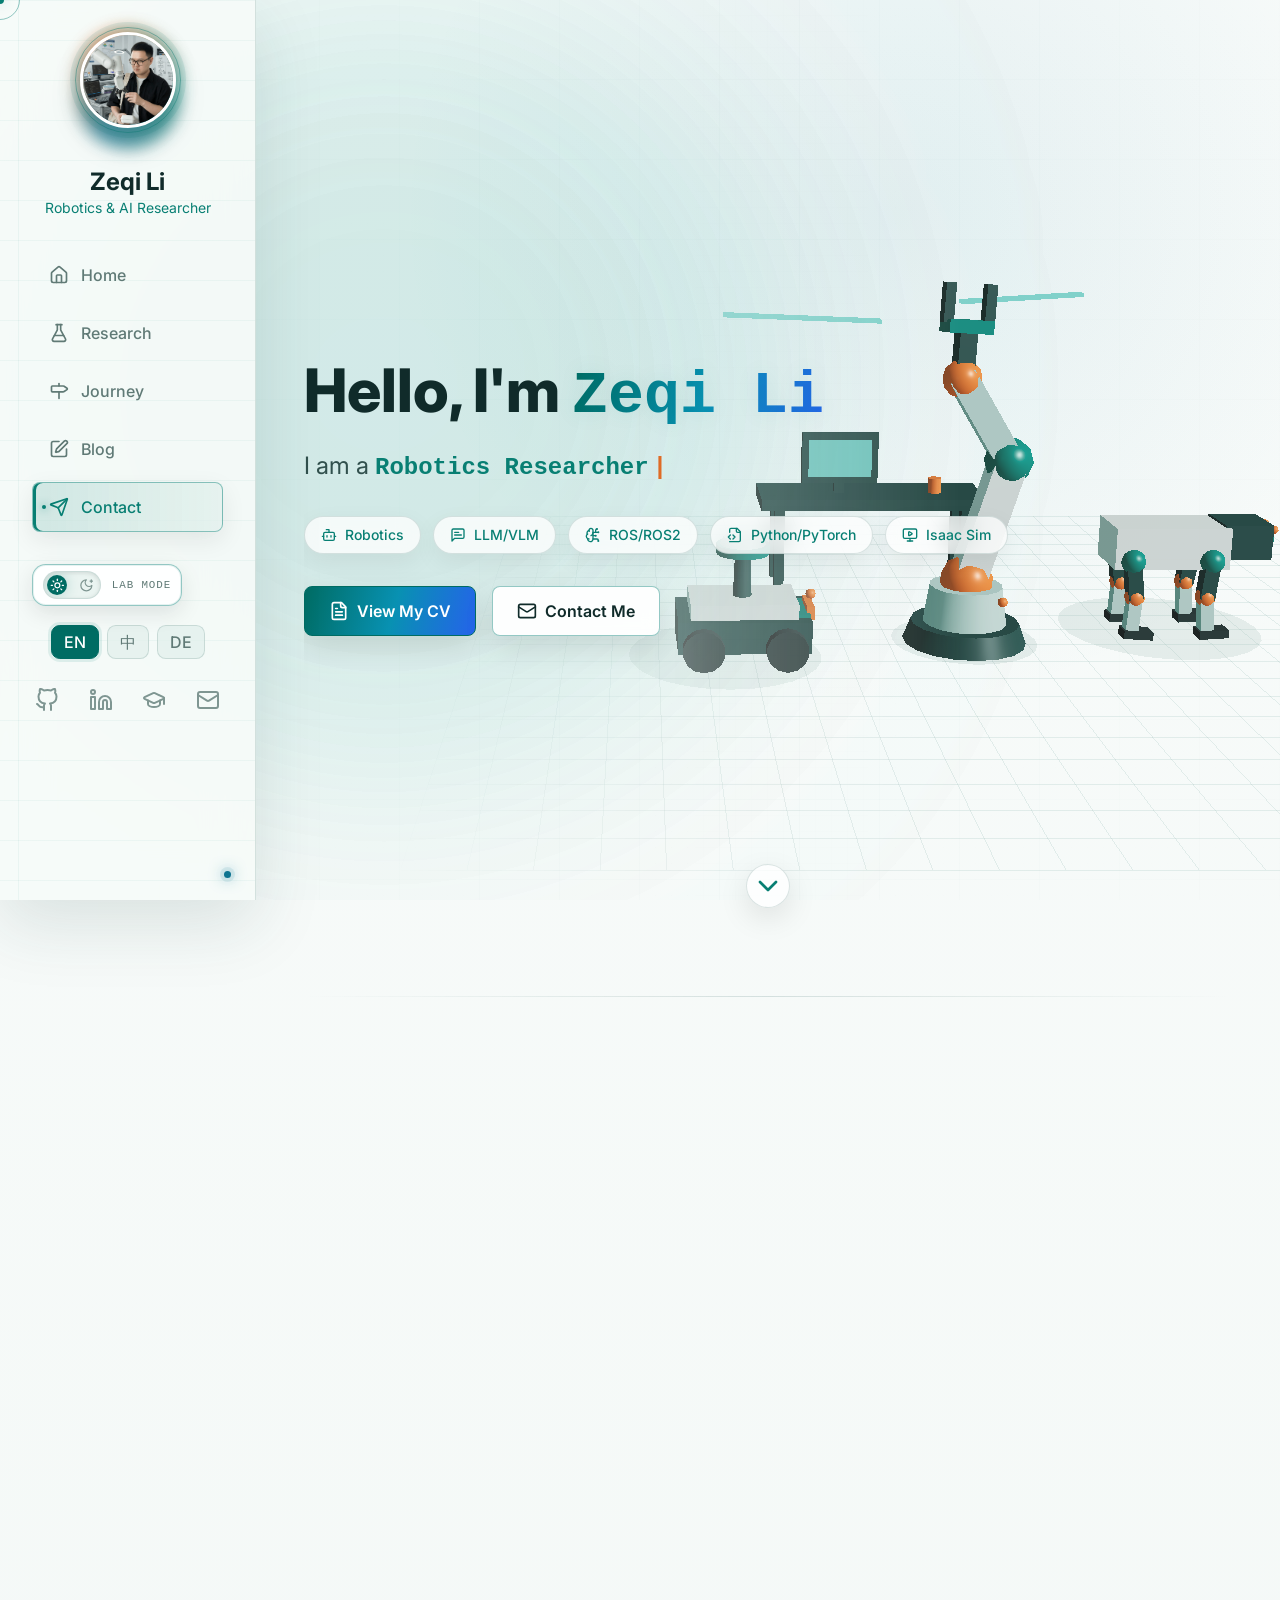
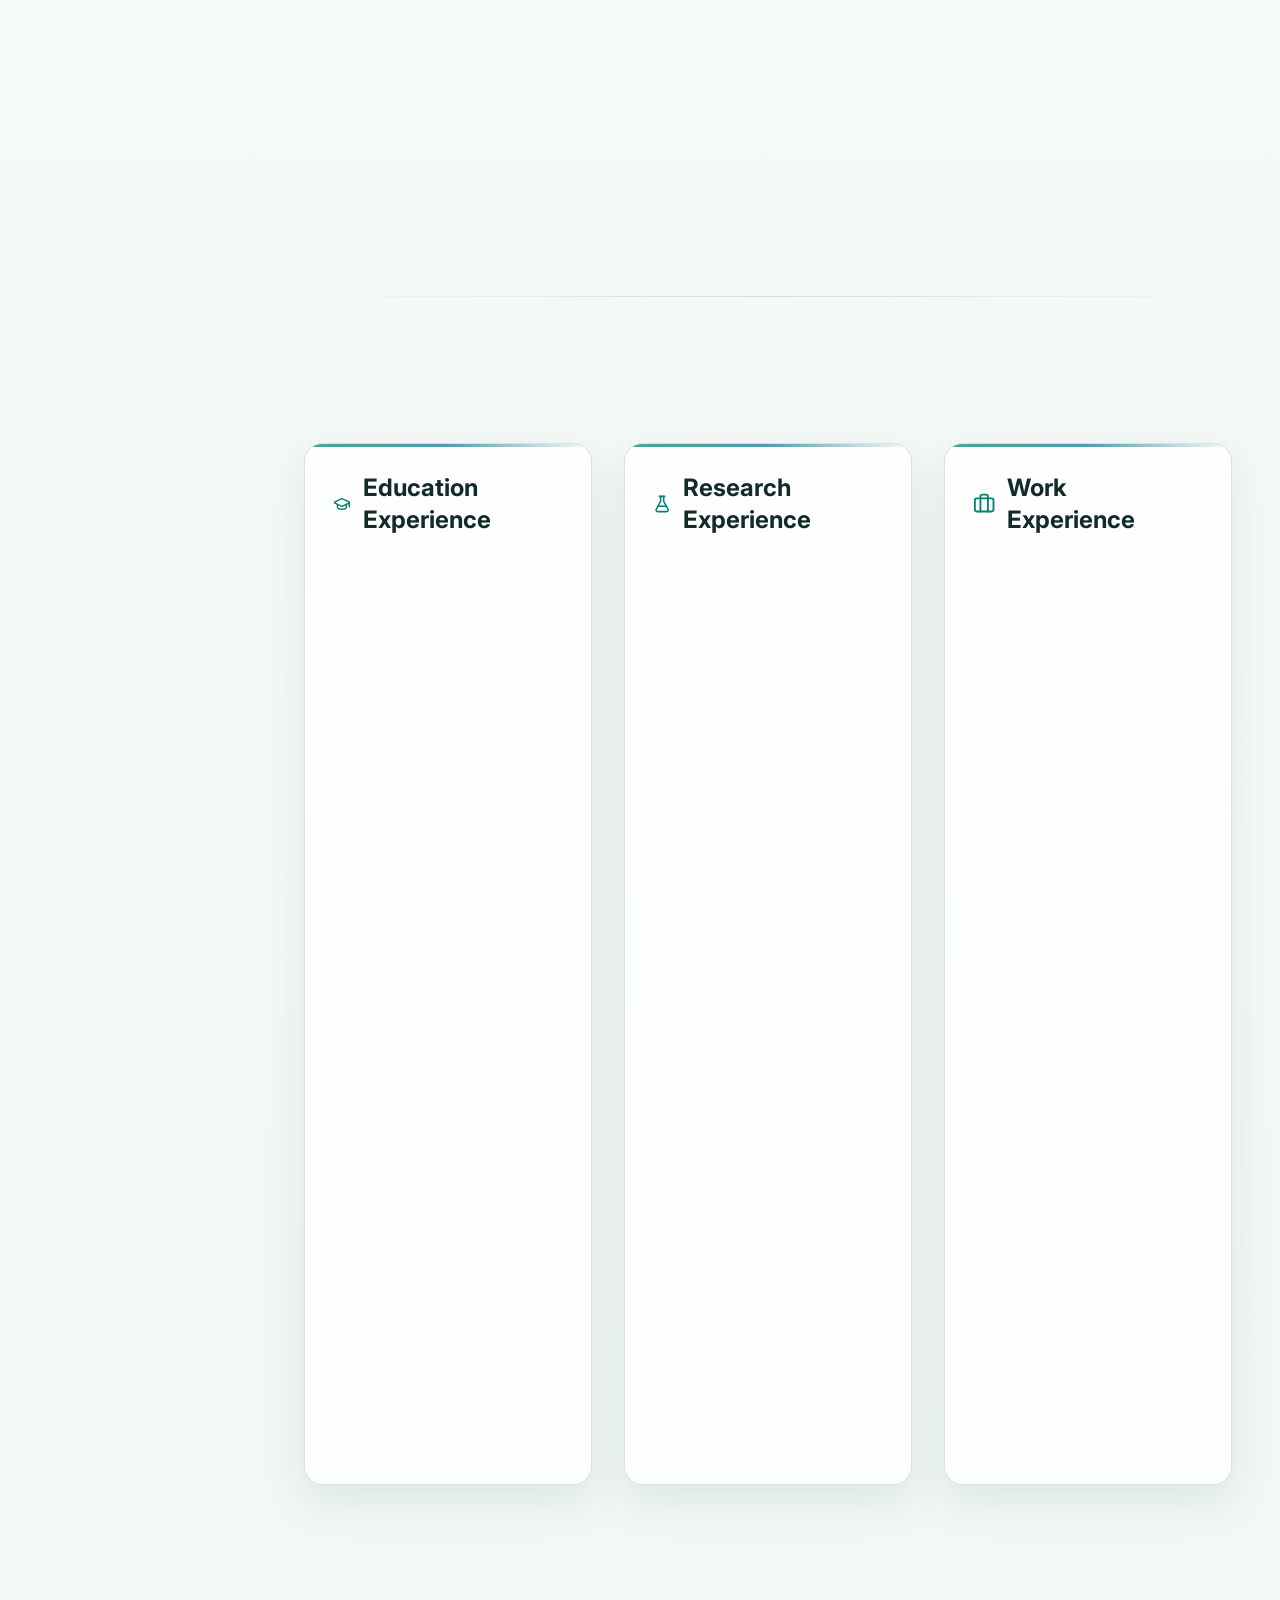
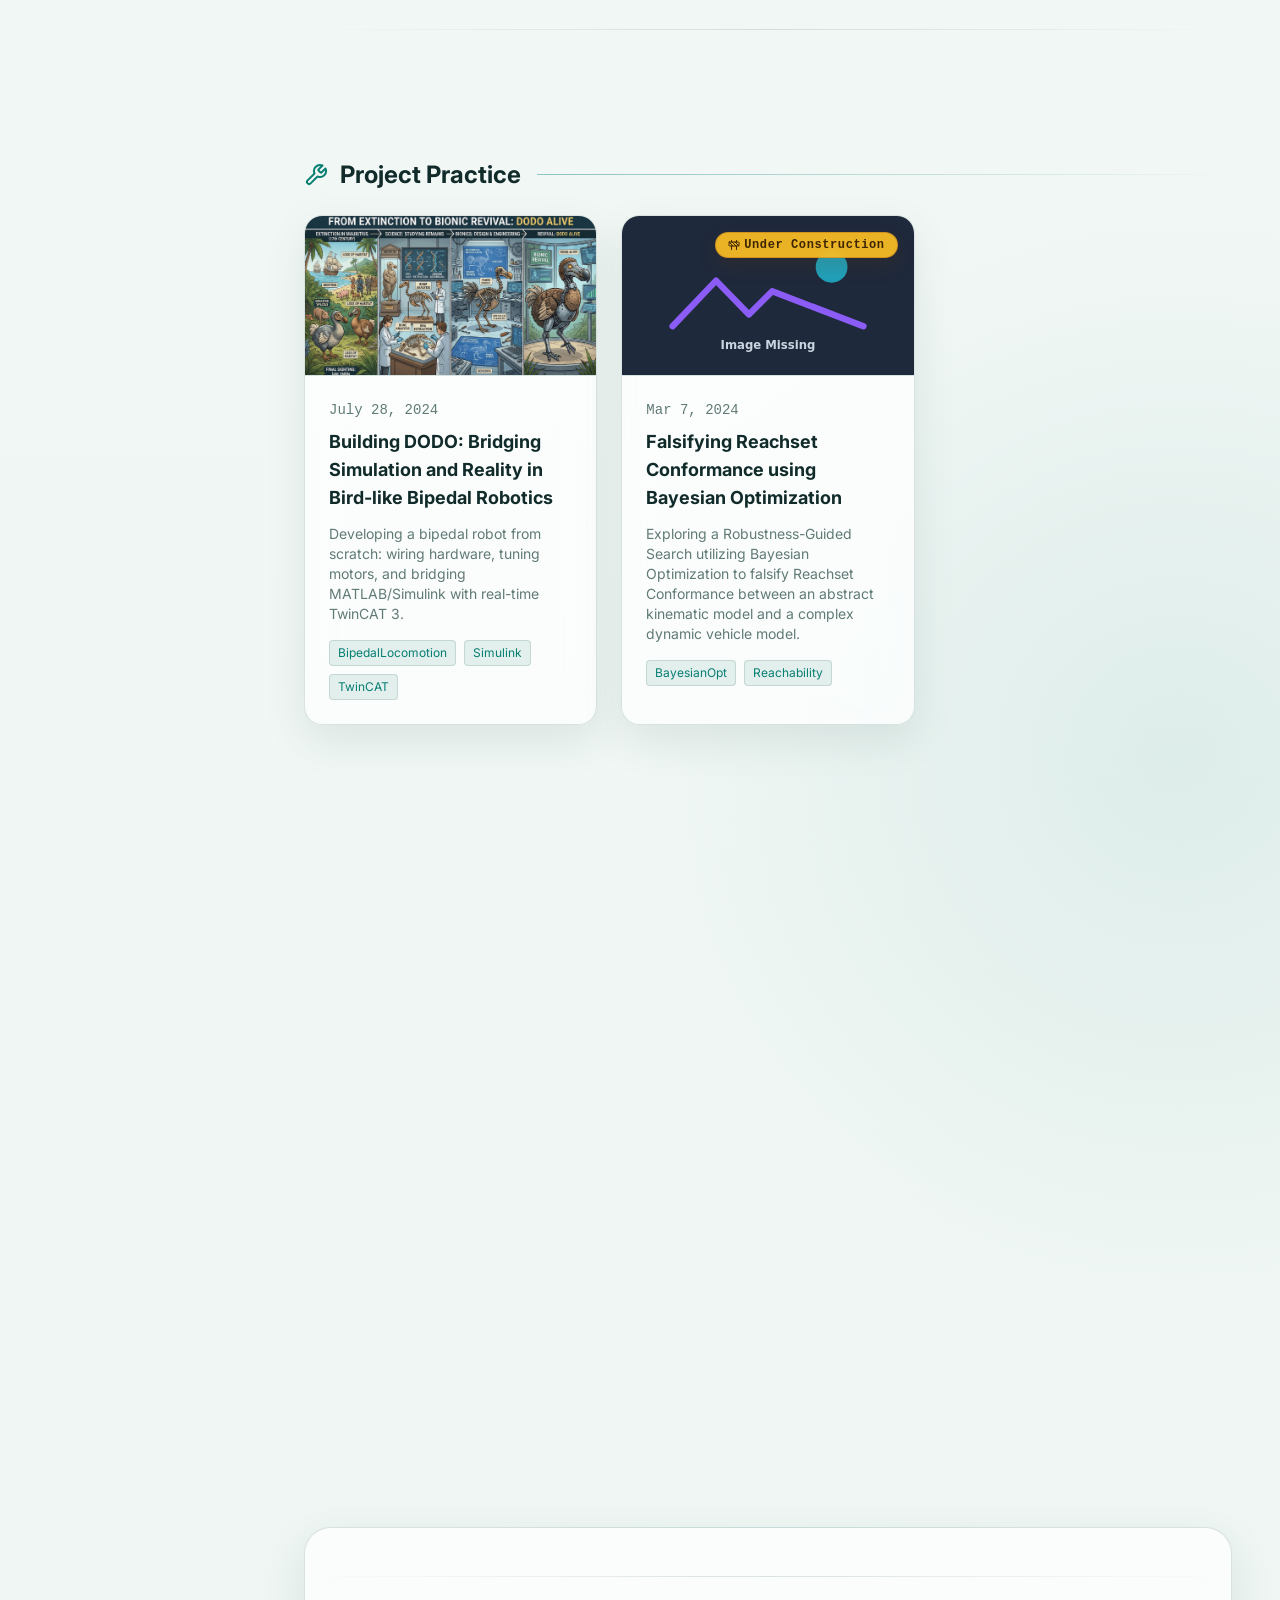
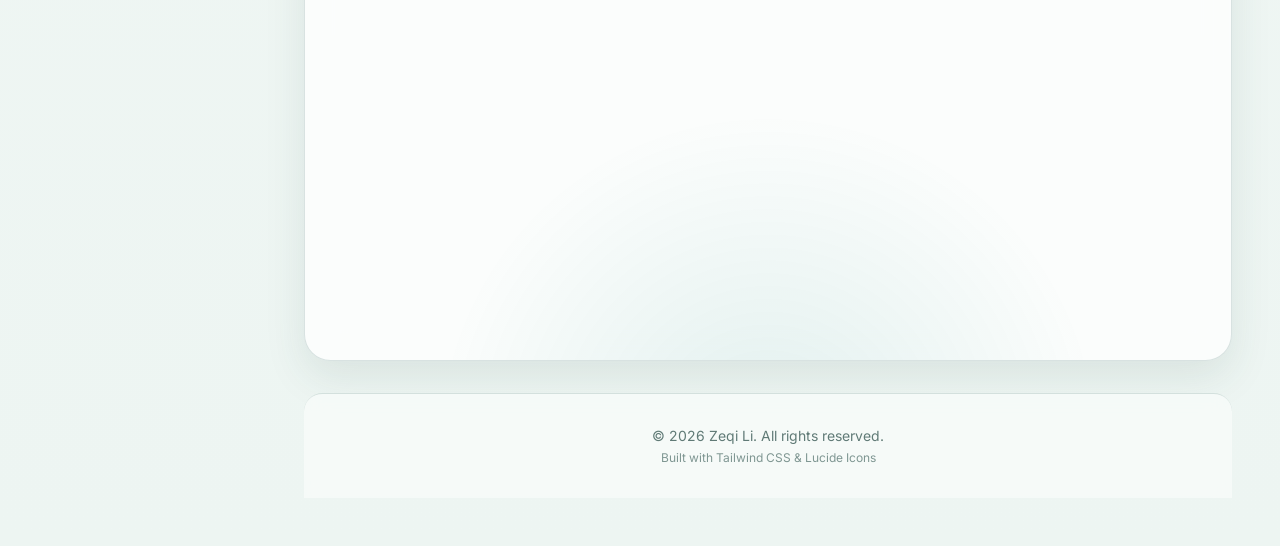
==== commit 0eaa9241: "feat: replace 2D neural background with interactive Three.js environment" ====
--- a/index.html
+++ b/index.html
@@ -45,6 +45,12 @@
     <!-- Lucide Icons (local fixed version) -->
     <script src="assets/vendor/lucide-0.468.0.min.js"
         onerror="document.documentElement.classList.add('lucide-unavailable')"></script>
+
+    <!-- Three.js environment (local fixed version for offline/static hosting) -->
+    <script src="assets/vendor/three-r160.min.js" defer
+        onerror="document.documentElement.classList.add('webgl-unavailable')"></script>
+    <script src="assets/js/home-three-scene.js" defer
+        onerror="document.documentElement.classList.add('webgl-unavailable')"></script>
 
     <!-- Google Font: Inter -->
     <link rel="preconnect" href="https://fonts.googleapis.com">
@@ -149,7 +155,7 @@
             }
         }
 
-        /* --- 神经网络粒子画布 (Layer 1) --- */
+        /* --- Three.js 双主题环境画布 (Layer 1) --- */
         #neural-canvas {
             position: fixed;
             top: 0;
@@ -471,8 +477,8 @@
     <!-- 鼠标聚光灯 -->
     <div id="spotlight-effect"></div>
 
-    <!-- 神经网络粒子背景 (Canvas) -->
-    <canvas id="neural-canvas"></canvas>
+    <!-- Three.js 双主题环境：浅色机器人实验室 / 深色神经网络星空 -->
+    <canvas id="neural-canvas" aria-hidden="true"></canvas>
 
     <!-- 极光背景 (Aurora) -->
     <div class="aurora-container">
@@ -609,21 +615,16 @@
         <section id="home" class="min-h-screen flex items-center scroll-mt-16 relative">
             <div class="scroll-animate w-full hero-layout">
                 <div class="hero-copy">
-                <div class="hero-kicker" aria-hidden="true">
-                    <span class="hero-kicker-dot"></span>
-                    <span class="hero-kicker-light">ROBOTICS LAB / ACTIVE</span>
-                    <span class="hero-kicker-dark">NEURAL SPACE / ONLINE</span>
-                </div>
-                <!-- 标题 -->
-                <h1 class="text-4xl md:text-6xl font-extrabold text-white mb-4">
-                    <span data-i18n-key="hero.greeting">Hello, I'm</span>
-                    <!-- 修改为液态流光效果 (Liquid Flow Effect) -->
-                    <span class="liquid-text font-mono pb-2" data-i18n-key="hero.name">Zeqi Li</span>
-                </h1>
-                <p class="text-xl md:text-2xl text-slate-300 max-w-3xl mb-8 leading-relaxed">
-                    <span class="typing-text" data-i18n-key="hero.typing_prefix">I am a </span>
-                    <span id="typewriter" class="text-primary-400 font-bold typing-cursor font-mono">Robotics & AI Researcher</span>
-                </p>
+                    <!-- 标题 -->
+                    <h1 class="text-4xl md:text-6xl font-extrabold text-white mb-4">
+                        <span data-i18n-key="hero.greeting">Hello, I'm</span>
+                        <!-- 修改为液态流光效果 (Liquid Flow Effect) -->
+                        <span class="liquid-text font-mono pb-2" data-i18n-key="hero.name">Zeqi Li</span>
+                    </h1>
+                    <p class="text-xl md:text-2xl text-slate-300 max-w-3xl mb-8 leading-relaxed">
+                        <span class="typing-text" data-i18n-key="hero.typing_prefix">I am a </span>
+                        <span id="typewriter" class="text-primary-400 font-bold typing-cursor font-mono">Robotics & AI Researcher</span>
+                    </p>
                 <div class="flex flex-wrap gap-3 mb-8">
                     <span
                         class="bg-slate-800/50 backdrop-blur-md border border-slate-700 text-primary-300 text-sm font-medium px-4 py-2 rounded-full shadow-md flex items-center transition-all hover:bg-primary-900/30 hover:border-primary-500/50 hover:text-primary-200 hover:scale-105 cursor-none"><i
@@ -1340,222 +1341,7 @@
             type();
         }
 
-        // --- 双模式环境画布：实验室坐标网络 / 深空神经网络 ---
-        function initNeuralParticles() {
-            const canvas = document.getElementById('neural-canvas');
-            if (!canvas) return;
-            const ctx = canvas.getContext('2d');
-            if (!ctx) return;
-
-            const reducedMotionQuery = window.matchMedia('(prefers-reduced-motion: reduce)');
-            const finePointerQuery = window.matchMedia('(pointer: fine)');
-            const mouse = { x: null, y: null, radius: 180 };
-            let width = 0;
-            let height = 0;
-            let dpr = 1;
-            let particles = [];
-            let animationFrame = null;
-            let resizeFrame = null;
-
-            const isDarkTheme = () => document.documentElement.dataset.theme === 'dark';
-
-            function createParticles() {
-                const dark = isDarkTheme();
-                const isMobile = width < 768;
-                const areaCount = Math.floor((width * height) / 32000);
-                const minParticles = isMobile ? 16 : 32;
-                const maxParticles = isMobile ? 24 : 60;
-                const count = Math.min(maxParticles, Math.max(minParticles, areaCount));
-
-                particles = Array.from({ length: count }, (_, index) => {
-                    const speed = dark ? 0.22 : 0.12;
-                    return {
-                        x: Math.random() * width,
-                        y: Math.random() * height,
-                        vx: (Math.random() - 0.5) * speed,
-                        vy: (Math.random() - 0.5) * speed,
-                        size: Math.random() * (dark ? 1.8 : 1.3) + 0.8,
-                        phase: Math.random() * Math.PI * 2,
-                        pulse: 0.7 + Math.random() * 1.3,
-                        hub: index % (dark ? 9 : 7) === 0
-                    };
-                });
-            }
-
-            function resize() {
-                width = window.innerWidth;
-                height = window.innerHeight;
-                dpr = Math.min(window.devicePixelRatio || 1, 2);
-                canvas.width = Math.round(width * dpr);
-                canvas.height = Math.round(height * dpr);
-                canvas.style.width = `${width}px`;
-                canvas.style.height = `${height}px`;
-                ctx.setTransform(dpr, 0, 0, dpr, 0, 0);
-                createParticles();
-                drawScene(performance.now(), false);
-            }
-
-            function updateParticle(particle) {
-                particle.x += particle.vx;
-                particle.y += particle.vy;
-                if (particle.x < -10 || particle.x > width + 10) particle.vx *= -1;
-                if (particle.y < -10 || particle.y > height + 10) particle.vy *= -1;
-            }
-
-            function drawConnection(a, b, opacity, dark) {
-                ctx.beginPath();
-                ctx.moveTo(a.x, a.y);
-                if (dark) {
-                    ctx.lineTo(b.x, b.y);
-                } else {
-                    const elbowX = a.x + (b.x - a.x) * 0.52;
-                    ctx.lineTo(elbowX, a.y);
-                    ctx.lineTo(elbowX, b.y);
-                    ctx.lineTo(b.x, b.y);
-                }
-                ctx.strokeStyle = dark
-                    ? `rgba(139, 125, 255, ${opacity})`
-                    : `rgba(0, 124, 114, ${opacity})`;
-                ctx.lineWidth = dark ? 0.8 : 0.65;
-                ctx.stroke();
-            }
-
-            function drawNode(particle, index, time, dark) {
-                const pulse = 0.72 + Math.sin(time * 0.001 * particle.pulse + particle.phase) * 0.28;
-                const radius = particle.size * (particle.hub ? 1.8 : 1) * (dark ? pulse : 1);
-                ctx.save();
-
-                if (dark) {
-                    const cyanNode = index % 4 === 0;
-                    ctx.fillStyle = cyanNode
-                        ? `rgba(80, 226, 255, ${0.5 + pulse * 0.35})`
-                        : `rgba(179, 143, 255, ${0.45 + pulse * 0.4})`;
-                    if (particle.hub) {
-                        ctx.shadowColor = cyanNode ? '#50e2ff' : '#a78bfa';
-                        ctx.shadowBlur = 12;
-                    }
-                    ctx.beginPath();
-                    ctx.arc(particle.x, particle.y, radius, 0, Math.PI * 2);
-                    ctx.fill();
-                    if (particle.hub) {
-                        ctx.strokeStyle = 'rgba(214, 227, 255, 0.32)';
-                        ctx.lineWidth = 0.7;
-                        ctx.beginPath();
-                        ctx.arc(particle.x, particle.y, radius + 5, 0, Math.PI * 2);
-                        ctx.stroke();
-                    }
-                } else {
-                    ctx.translate(particle.x, particle.y);
-                    ctx.rotate(particle.hub ? Math.PI / 4 : 0);
-                    ctx.fillStyle = particle.hub ? 'rgba(229, 106, 31, 0.72)' : 'rgba(0, 124, 114, 0.58)';
-                    ctx.fillRect(-radius, -radius, radius * 2, radius * 2);
-                    if (particle.hub) {
-                        ctx.strokeStyle = 'rgba(0, 124, 114, 0.38)';
-                        ctx.lineWidth = 0.8;
-                        ctx.strokeRect(-radius - 5, -radius - 5, (radius + 5) * 2, (radius + 5) * 2);
-                    }
-                }
-                ctx.restore();
-            }
-
-            function drawScene(time, shouldMove) {
-                const dark = isDarkTheme();
-                const linkDistance = dark ? 158 : 184;
-                const linkDistanceSquared = linkDistance * linkDistance;
-                ctx.clearRect(0, 0, width, height);
-
-                particles.forEach((particle, index) => {
-                    if (shouldMove) updateParticle(particle);
-
-                    for (let j = index + 1; j < particles.length; j++) {
-                        const other = particles[j];
-                        const dx = particle.x - other.x;
-                        const dy = particle.y - other.y;
-                        const distanceSquared = dx * dx + dy * dy;
-                        if (distanceSquared < linkDistanceSquared) {
-                            const proximity = 1 - Math.sqrt(distanceSquared) / linkDistance;
-                            drawConnection(particle, other, proximity * (dark ? 0.18 : 0.12), dark);
-                        }
-                    }
-
-                    if (finePointerQuery.matches && mouse.x !== null && !reducedMotionQuery.matches) {
-                        const dx = particle.x - mouse.x;
-                        const dy = particle.y - mouse.y;
-                        const distanceSquared = dx * dx + dy * dy;
-                        if (distanceSquared < mouse.radius * mouse.radius) {
-                            const proximity = 1 - Math.sqrt(distanceSquared) / mouse.radius;
-                            drawConnection(
-                                particle,
-                                mouse,
-                                proximity * (dark ? 0.55 : 0.32),
-                                dark
-                            );
-                        }
-                    }
-
-                    drawNode(particle, index, time, dark);
-                });
-            }
-
-            function animate(time) {
-                drawScene(time, true);
-                animationFrame = window.requestAnimationFrame(animate);
-            }
-
-            function stopAnimation() {
-                if (animationFrame !== null) {
-                    window.cancelAnimationFrame(animationFrame);
-                    animationFrame = null;
-                }
-            }
-
-            function startAnimation() {
-                stopAnimation();
-                if (reducedMotionQuery.matches || document.hidden) {
-                    drawScene(performance.now(), false);
-                    return;
-                }
-                animationFrame = window.requestAnimationFrame(animate);
-            }
-
-            window.addEventListener('mousemove', event => {
-                mouse.x = event.clientX;
-                mouse.y = event.clientY;
-            }, { passive: true });
-            window.addEventListener('mouseout', event => {
-                if (!event.relatedTarget) {
-                    mouse.x = null;
-                    mouse.y = null;
-                }
-            });
-            window.addEventListener('blur', () => {
-                mouse.x = null;
-                mouse.y = null;
-            });
-            window.addEventListener('resize', () => {
-                if (resizeFrame !== null) window.cancelAnimationFrame(resizeFrame);
-                resizeFrame = window.requestAnimationFrame(() => {
-                    resizeFrame = null;
-                    resize();
-                });
-            }, { passive: true });
-            window.addEventListener('themechange', () => {
-                createParticles();
-                drawScene(performance.now(), false);
-            });
-            document.addEventListener('visibilitychange', startAnimation);
-
-            const handleMotionPreference = () => startAnimation();
-            if (typeof reducedMotionQuery.addEventListener === 'function') {
-                reducedMotionQuery.addEventListener('change', handleMotionPreference);
-            } else if (typeof reducedMotionQuery.addListener === 'function') {
-                reducedMotionQuery.addListener(handleMotionPreference);
-            }
-
-            resize();
-            startAnimation();
-        }
-
+        // Three.js 双主题环境已移至 assets/js/home-three-scene.js。
         // --- Gemini API ---
         let currentLang = 'zh';
         const langMap = { 'zh': 'Chinese', 'en': 'English', 'de': 'German' };
@@ -1619,7 +1405,16 @@
 
         document.addEventListener('DOMContentLoaded', () => {
             initThemeControls();
-            initNeuralParticles(); // 初始化粒子背景
+            // Three.js 独立初始化，失败时保留 CSS 实验室/星空降级背景。
+            if (typeof window.initThreeBackground === 'function') {
+                try {
+                    window.initThreeBackground();
+                } catch (error) {
+                    document.documentElement.classList.add('webgl-unavailable');
+                }
+            } else {
+                document.documentElement.classList.add('webgl-unavailable');
+            }
 
             const sections = document.querySelectorAll('section[id]');
             const navLinksDesktop = document.querySelectorAll('#desktop-nav .nav-link');
--- a/assets/css/home-redesign.css
+++ b/assets/css/home-redesign.css
@@ -37,6 +37,8 @@
     --home-grid: rgba(117, 139, 223, 0.055);
     --home-canvas-opacity: 0.42;
     --home-focus: #67e8f9;
+    --home-accent-gradient: linear-gradient(105deg, #7c3aed 0%, #22d3ee 100%);
+    --home-flow-gradient: linear-gradient(-45deg, #8b5cf6, #22d3ee, #f472b6, #67e8f9, #8b5cf6);
     --home-radius-sm: 0.75rem;
     --home-radius: 1.15rem;
     --home-radius-lg: 1.65rem;
@@ -83,6 +85,8 @@
     --home-grid: rgba(0, 108, 99, 0.065);
     --home-canvas-opacity: 0.28;
     --home-focus: #006c63;
+    --home-accent-gradient: linear-gradient(105deg, #006c63 0%, #0891b2 52%, #2563eb 100%);
+    --home-flow-gradient: linear-gradient(-45deg, #006c63, #0891b2, #2563eb, #14b8a6, #006c63);
 
     color-scheme: light;
     background-image:
@@ -379,12 +383,13 @@
 }
 
 html[data-theme="dark"] body.home-page .cursor-dot.hover {
-    background-color: #ffffff;
+    background-color: var(--home-secondary);
+    box-shadow: 0 0 13px rgba(34, 211, 238, 0.58);
 }
 
 html[data-theme="dark"] body.home-page .cursor-outline.hover {
-    border-color: #ffffff;
-    background-color: rgba(255, 255, 255, 0.08);
+    border-color: var(--home-primary);
+    background-color: var(--home-primary-soft);
 }
 
 /* --------------------------------------------------------------------------
@@ -500,8 +505,8 @@
 
 body.home-page .nav-link.active::before {
     opacity: 1;
-    background: var(--home-secondary);
-    box-shadow: 0 0 9px var(--home-secondary);
+    background: var(--home-primary);
+    box-shadow: 0 0 9px var(--home-primary);
 }
 
 body.home-page .nav-link i,
@@ -659,30 +664,6 @@
     isolation: isolate;
 }
 
-body.home-page #home::before {
-    position: absolute;
-    z-index: 2;
-    top: max(1rem, 4vh);
-    left: 0;
-    padding-left: 1.2rem;
-    border-left: 2px solid var(--home-signal);
-    color: var(--home-text-muted);
-    font-family: ui-monospace, SFMono-Regular, Menlo, Monaco, Consolas, monospace;
-    font-size: 0.68rem;
-    font-weight: 700;
-    letter-spacing: 0.16em;
-    line-height: 1;
-    text-transform: uppercase;
-}
-
-html[data-theme="light"] body.home-page #home::before {
-    content: "ROBOTICS LAB  /  SYSTEM ONLINE";
-}
-
-html[data-theme="dark"] body.home-page #home::before {
-    content: "COSMIC SYNAPSE  /  LINK ACTIVE";
-}
-
 body.home-page #home::after {
     position: absolute;
     z-index: -1;
@@ -719,27 +700,23 @@
 
 body.home-page #home h1 {
     color: var(--home-text-strong);
-    font-size: clamp(2.55rem, 5.6vw, 5.9rem);
-    letter-spacing: -0.055em;
-    line-height: 0.98;
-    text-wrap: balance;
 }
 
 body.home-page .liquid-text {
     padding-right: 0.08em;
-    background: linear-gradient(105deg, var(--home-primary-strong), var(--home-secondary));
+    background: var(--home-accent-gradient);
+    background-size: 100% 100%;
     -webkit-background-clip: text;
     background-clip: text;
     color: transparent;
     text-shadow: 0 0 22px var(--home-primary-soft);
 }
 
-html[data-theme="light"] body.home-page .liquid-text:hover {
-    background-image: linear-gradient(-45deg, #006c63, #0e7490, #df6b25, #087f73, #006c63);
-}
-
-html[data-theme="dark"] body.home-page .liquid-text:hover {
-    background-image: linear-gradient(-45deg, #8b5cf6, #22d3ee, #f472b6, #67e8f9, #8b5cf6);
+body.home-page .liquid-text:hover {
+    background-image: var(--home-flow-gradient);
+    background-size: 300% 300%;
+    animation: liquid-flow 4s linear infinite;
+    text-shadow: 0 0 40px var(--home-glow);
 }
 
 body.home-page #typewriter {
@@ -780,7 +757,8 @@
 body.home-page #home .flex.gap-4 > a:first-child {
     color: #ffffff;
     border-color: var(--home-primary-strong);
-    background: linear-gradient(135deg, var(--home-primary-strong), var(--home-secondary));
+    background: var(--home-accent-gradient);
+    background-size: 100% 100%;
 }
 
 body.home-page #home .flex.gap-4 > a:hover {
@@ -789,6 +767,12 @@
     background: var(--home-primary-strong);
     box-shadow: 0 12px 35px var(--home-glow);
     transform: translateY(-3px);
+}
+
+body.home-page #home .flex.gap-4 > a:first-child:hover {
+    background-image: var(--home-flow-gradient);
+    background-size: 300% 300%;
+    animation: liquid-flow 4s linear infinite;
 }
 
 body.home-page #home > a[href="#research"] {
@@ -1190,12 +1174,6 @@
         overflow: visible;
     }
 
-    body.home-page #home::before {
-        top: 1rem;
-        font-size: 0.58rem;
-        letter-spacing: 0.1em;
-    }
-
     body.home-page #home::after {
         top: 16%;
         right: -42%;
@@ -1206,16 +1184,6 @@
     body.home-page #home > .scroll-animate {
         max-width: 100%;
         padding-top: 4rem;
-    }
-
-    body.home-page #home h1 {
-        font-size: clamp(2.45rem, 13vw, 4rem);
-        line-height: 1.02;
-    }
-
-    body.home-page #home p.text-xl {
-        font-size: 1.05rem;
-        line-height: 1.65;
     }
 
     body.home-page #home .flex.gap-4 > a {
@@ -1448,11 +1416,6 @@
     margin-right: auto;
 }
 
-body.home-page #home::before {
-    display: none;
-    content: none;
-}
-
 body.home-page #home > .hero-layout {
     position: relative;
     z-index: 3;
@@ -1468,43 +1431,6 @@
     max-width: 62rem;
 }
 
-body.home-page .hero-kicker {
-    display: inline-flex;
-    align-items: center;
-    gap: 0.55rem;
-    margin-bottom: 1.35rem;
-    padding: 0.42rem 0.72rem;
-    border: 1px solid var(--home-border);
-    border-radius: 999px;
-    color: var(--home-primary);
-    background: var(--home-surface);
-    box-shadow: 0 8px 24px rgba(0, 0, 0, 0.07);
-    font-family: ui-monospace, SFMono-Regular, Menlo, Monaco, Consolas, monospace;
-    font-size: 0.66rem;
-    font-weight: 700;
-    letter-spacing: 0.12em;
-}
-
-body.home-page .hero-kicker-dot {
-    width: 0.42rem;
-    height: 0.42rem;
-    border-radius: 50%;
-    background: var(--home-secondary);
-    box-shadow: 0 0 0 4px var(--home-secondary-soft), 0 0 10px var(--home-secondary);
-    animation: home-status-pulse 2.4s ease-in-out infinite;
-}
-
-html[data-theme="light"] body.home-page .hero-kicker-dark,
-html[data-theme="dark"] body.home-page .hero-kicker-light {
-    display: none;
-}
-
-@media (max-width: 1099px) and (min-width: 768px) {
-    body.home-page #home h1 {
-        font-size: clamp(2.75rem, 6vw, 4.4rem);
-    }
-}
-
 @media (max-width: 767px) {
     body.home-page .mobile-controls [data-theme-toggle] {
         min-height: 2.2rem;
@@ -1561,3 +1487,84 @@
         max-width: 100%;
     }
 }
+
+/* --------------------------------------------------------------------------
+   Three.js environment layer
+   -------------------------------------------------------------------------- */
+
+body.home-page #neural-canvas {
+    display: block;
+    width: 100vw;
+    height: 100vh;
+    opacity: 0;
+    contain: strict;
+    transform: translateZ(0);
+    -webkit-mask-image: linear-gradient(
+        90deg,
+        transparent 0%,
+        rgba(0, 0, 0, 0.02) 31%,
+        rgba(0, 0, 0, 0.72) 56%,
+        #000 75%
+    );
+    mask-image: linear-gradient(
+        90deg,
+        transparent 0%,
+        rgba(0, 0, 0, 0.02) 31%,
+        rgba(0, 0, 0, 0.72) 56%,
+        #000 75%
+    );
+    transition: opacity 700ms ease;
+    will-change: opacity;
+}
+
+html.webgl-ready[data-theme="light"] body.home-page #neural-canvas {
+    opacity: 0.88;
+}
+
+html.webgl-ready[data-theme="dark"] body.home-page #neural-canvas {
+    opacity: 0.92;
+}
+
+html.webgl-ready[data-theme="light"] body.home-page .aurora-container::before {
+    opacity: 0.18;
+}
+
+html.webgl-ready[data-theme="dark"] body.home-page .aurora-container::before {
+    opacity: 0.14;
+}
+
+html.webgl-ready body.home-page .aurora-container::before {
+    transition: opacity 700ms ease;
+}
+
+html.webgl-unavailable body.home-page #neural-canvas,
+html.webgl-reduced-motion body.home-page #neural-canvas {
+    display: none;
+}
+
+@media (max-width: 767px) {
+    body.home-page #neural-canvas {
+        -webkit-mask-image: linear-gradient(
+            180deg,
+            transparent 0%,
+            rgba(0, 0, 0, 0.06) 38%,
+            #000 68%,
+            rgba(0, 0, 0, 0.78) 100%
+        );
+        mask-image: linear-gradient(
+            180deg,
+            transparent 0%,
+            rgba(0, 0, 0, 0.06) 38%,
+            #000 68%,
+            rgba(0, 0, 0, 0.78) 100%
+        );
+    }
+
+    html.webgl-ready[data-theme="light"] body.home-page #neural-canvas {
+        opacity: 0.48;
+    }
+
+    html.webgl-ready[data-theme="dark"] body.home-page #neural-canvas {
+        opacity: 0.56;
+    }
+}
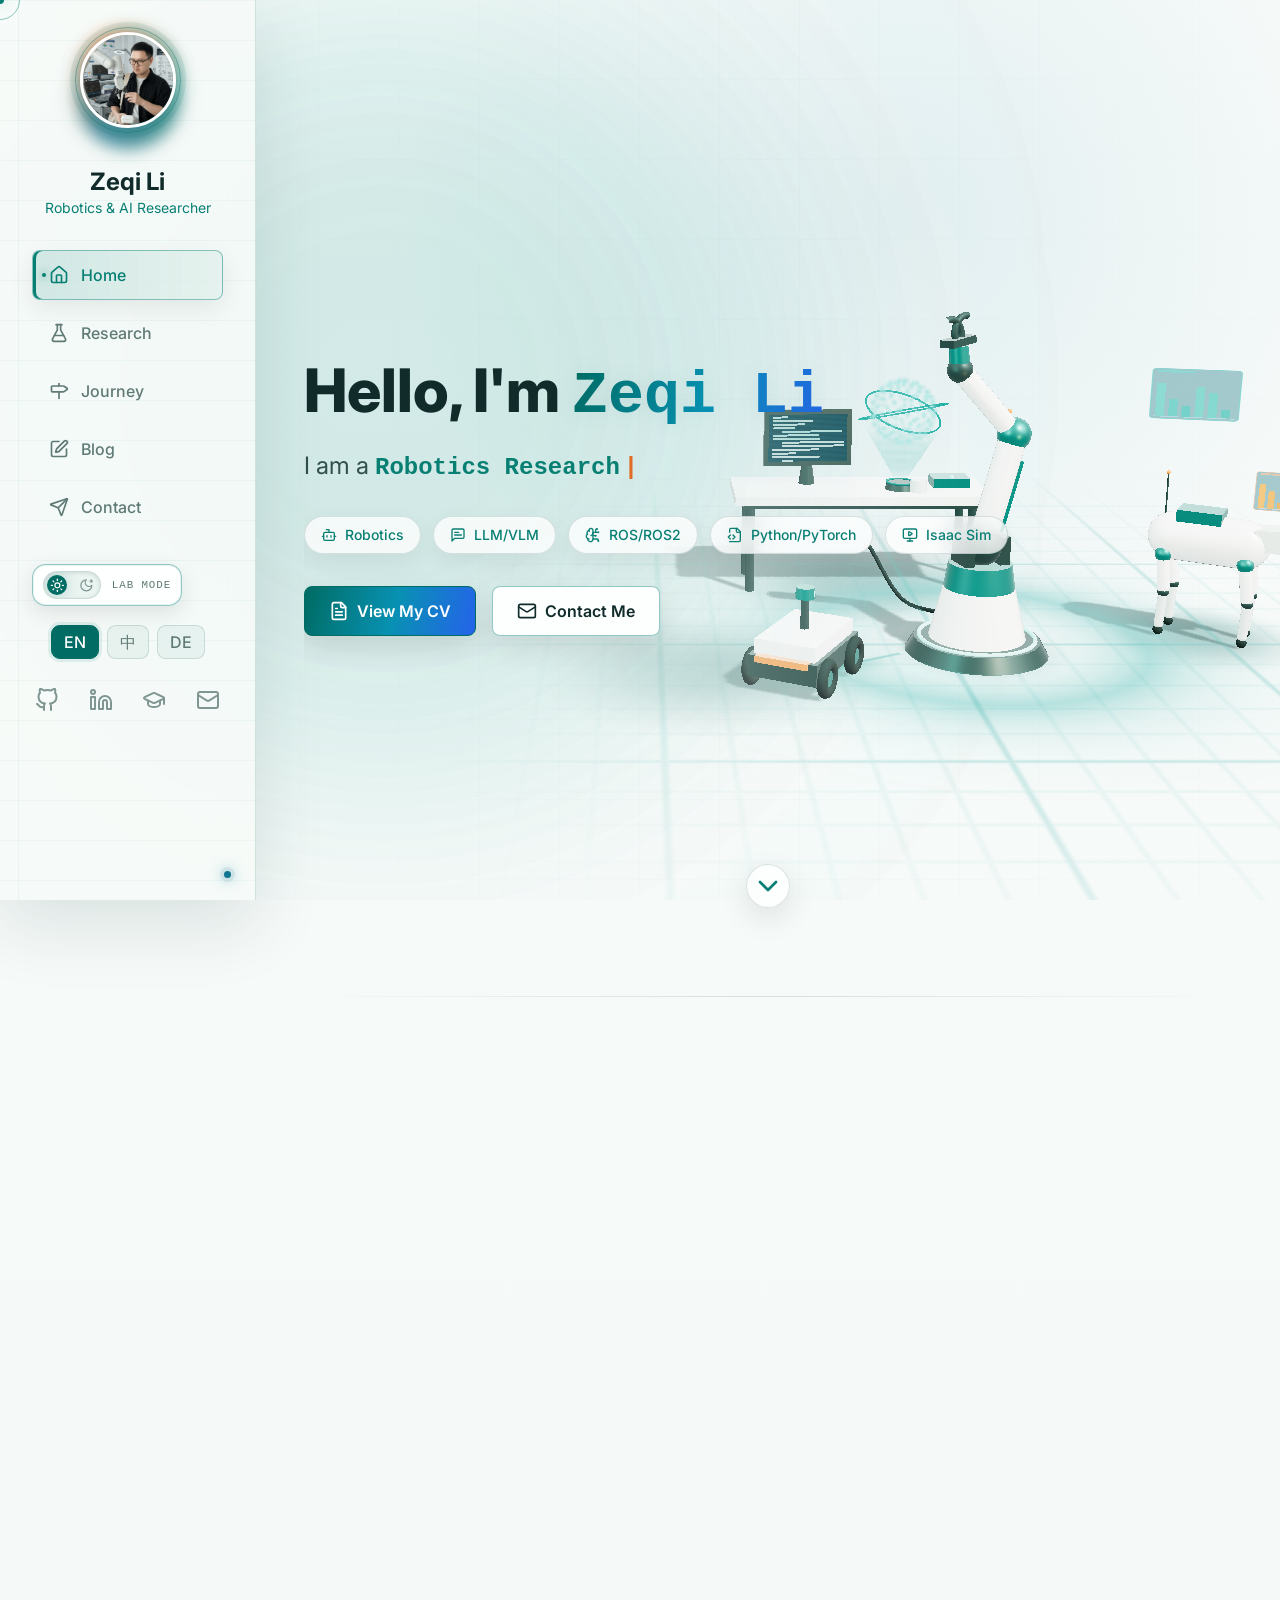
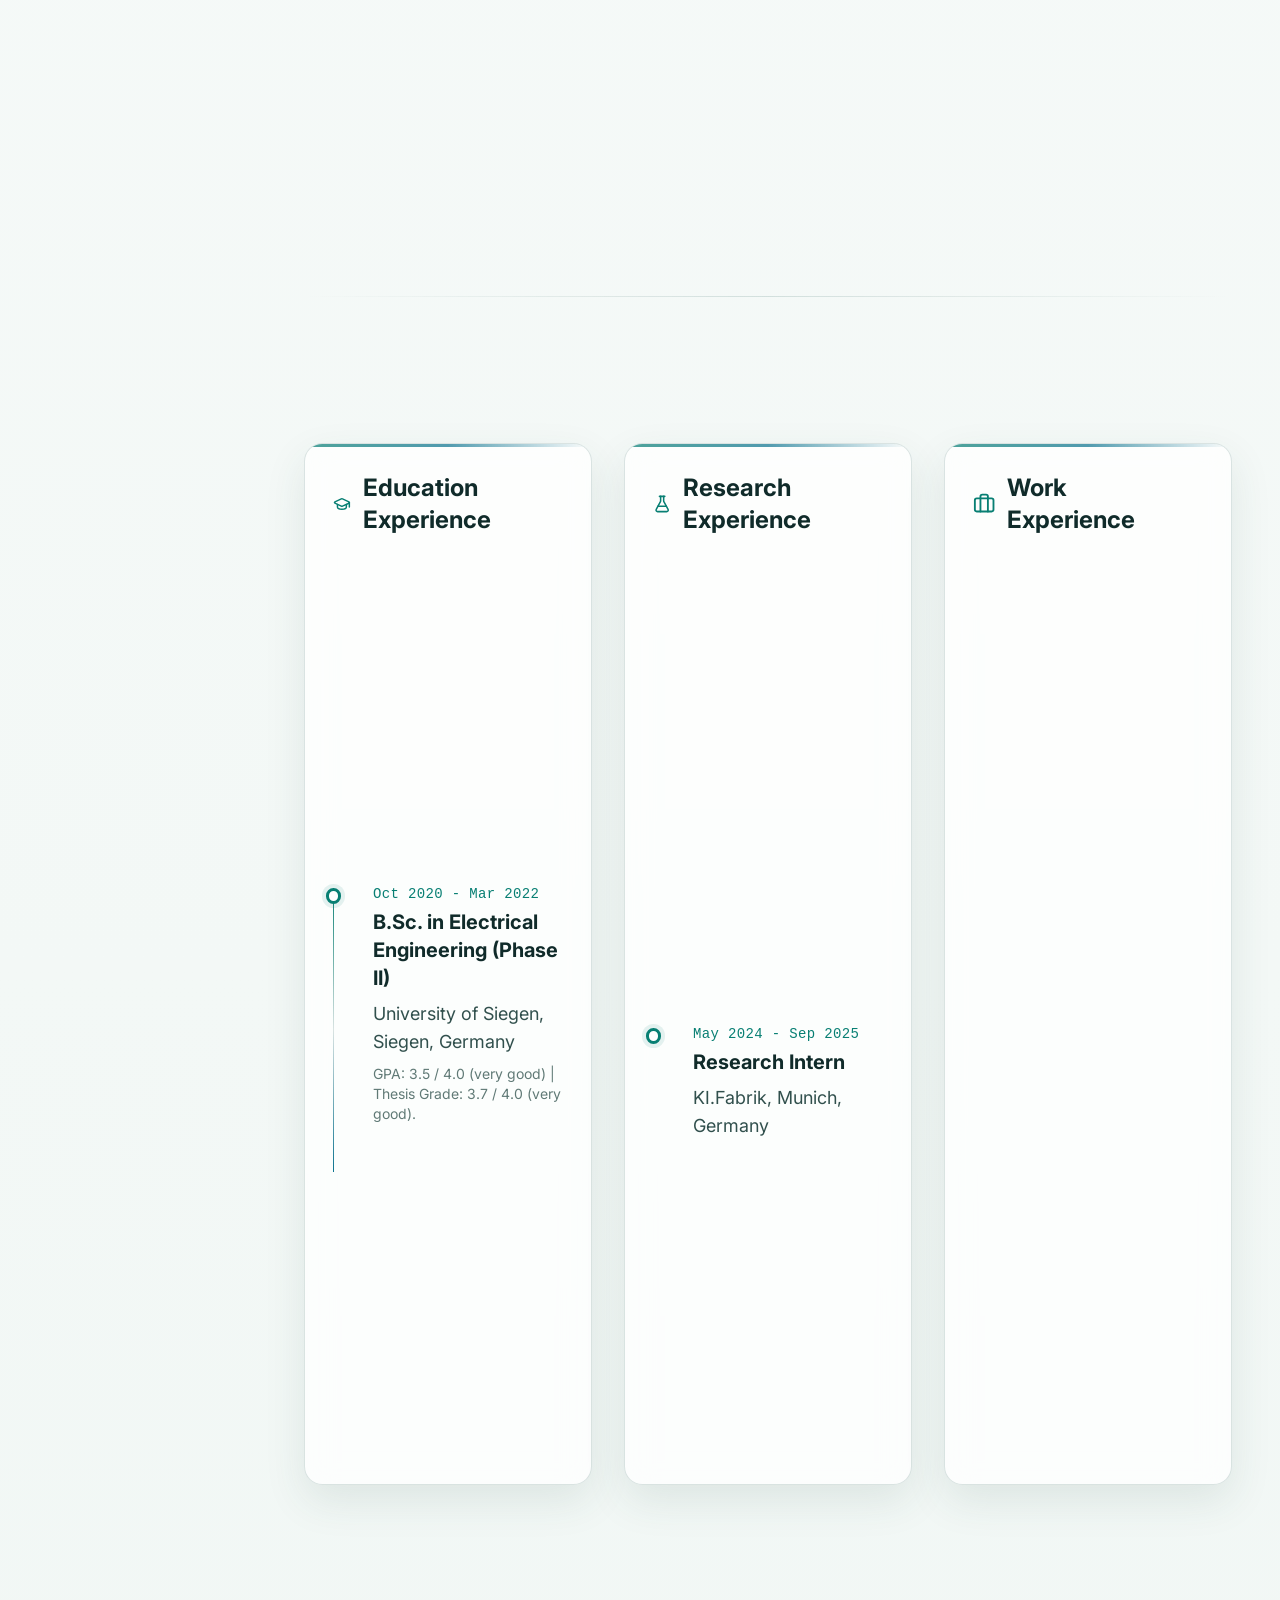
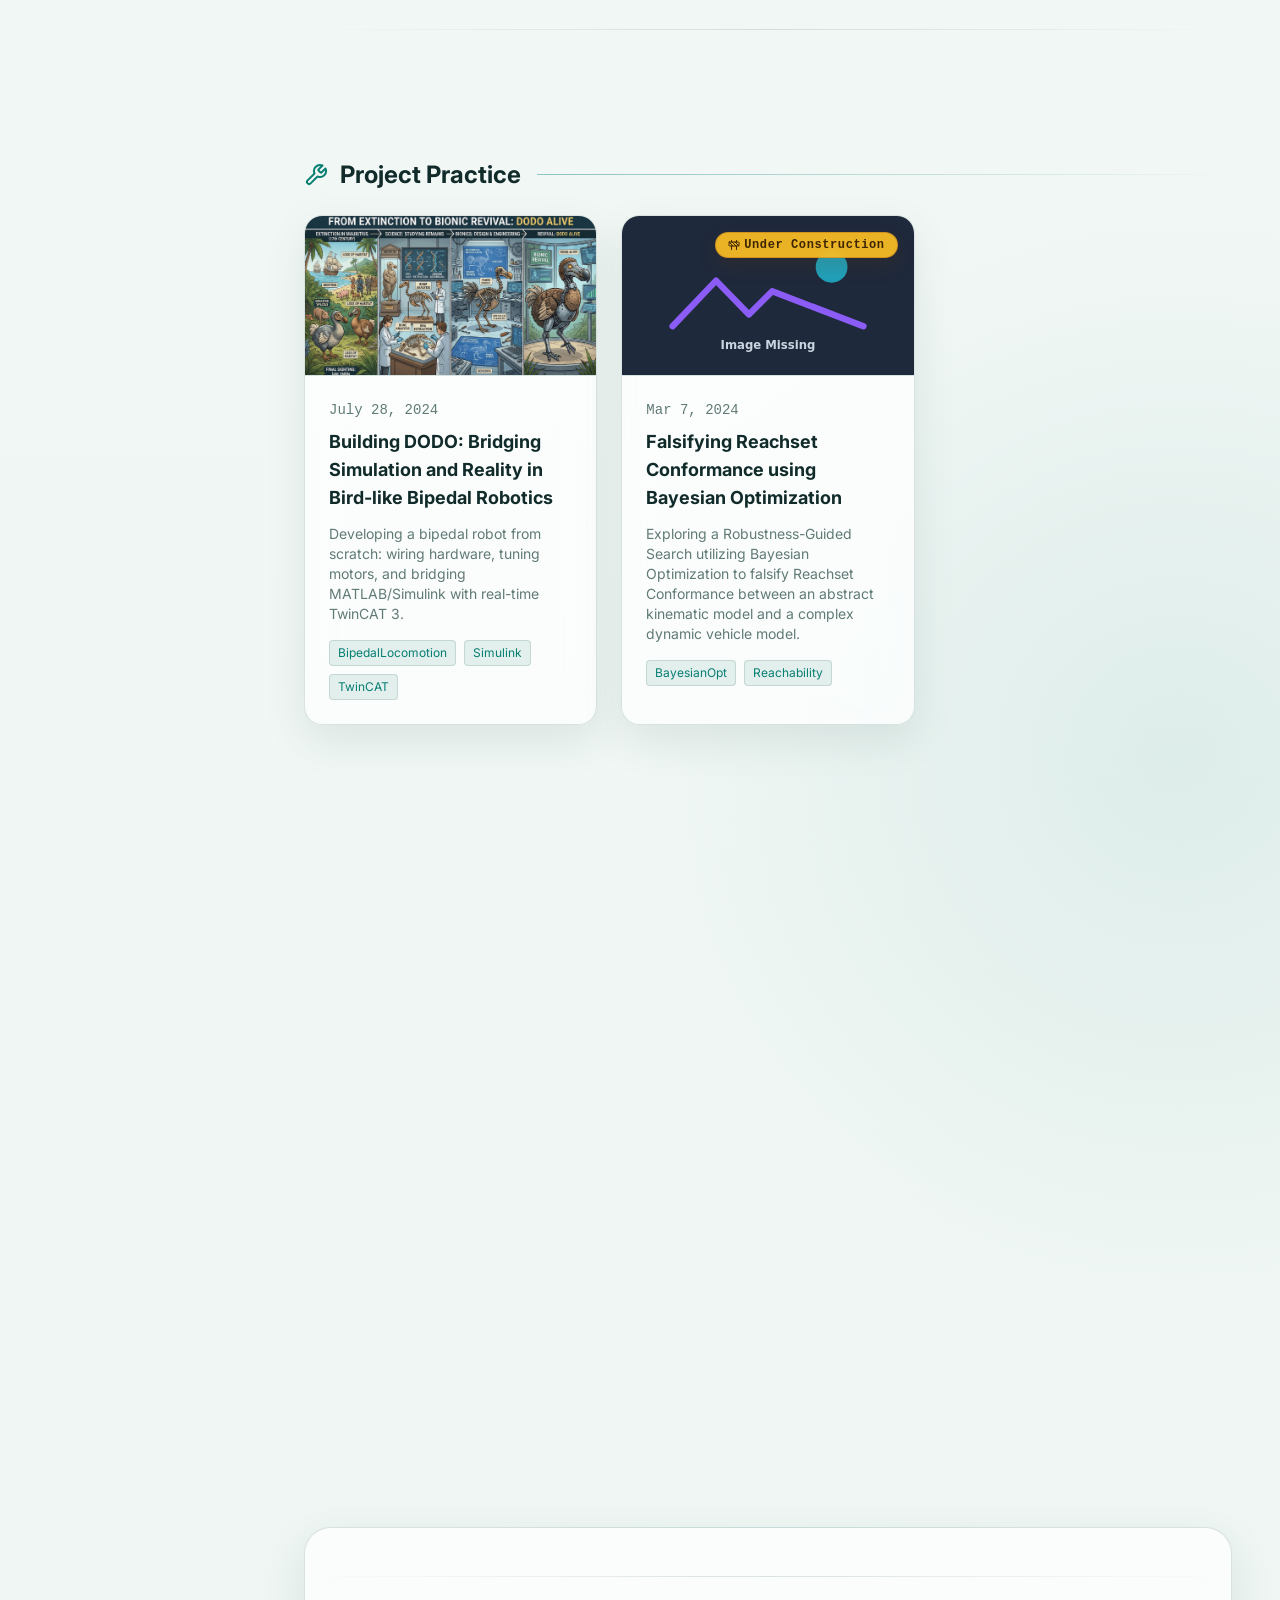
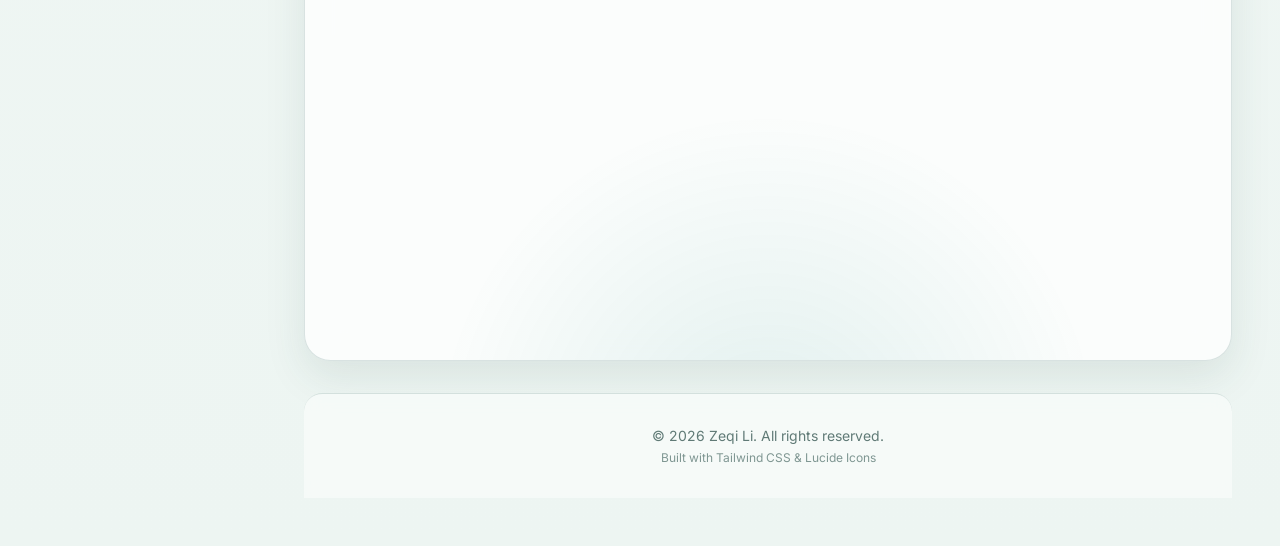
==== commit a16c1cb0: "refactor: remove preview files and update home scene script and index integration" ====
--- a/index.html
+++ b/index.html
@@ -1257,6 +1257,20 @@
                     applyTheme(event.newValue);
                 }
             });
+
+            // 从 bfcache 返回时补一次同步，避免在其他页面切过主题后回来显示旧主题。
+            window.addEventListener('pageshow', event => {
+                if (!event.persisted) return;
+                let saved = null;
+                try {
+                    saved = localStorage.getItem('preferredTheme');
+                } catch (error) {
+                    return;
+                }
+                if ((saved === 'light' || saved === 'dark') && saved !== root.dataset.theme) {
+                    applyTheme(saved);
+                }
+            });
         }
 
         // --- 性能优化：RequestAnimationFrame 节流 ---
--- a/assets/css/home-redesign.css
+++ b/assets/css/home-redesign.css
@@ -1518,11 +1518,11 @@
 }
 
 html.webgl-ready[data-theme="light"] body.home-page #neural-canvas {
-    opacity: 0.88;
+    opacity: 0.97;
 }
 
 html.webgl-ready[data-theme="dark"] body.home-page #neural-canvas {
-    opacity: 0.92;
+    opacity: 0.96;
 }
 
 html.webgl-ready[data-theme="light"] body.home-page .aurora-container::before {
@@ -1561,10 +1561,10 @@
     }
 
     html.webgl-ready[data-theme="light"] body.home-page #neural-canvas {
-        opacity: 0.48;
+        opacity: 0.62;
     }
 
     html.webgl-ready[data-theme="dark"] body.home-page #neural-canvas {
-        opacity: 0.56;
-    }
-}
+        opacity: 0.72;
+    }
+}
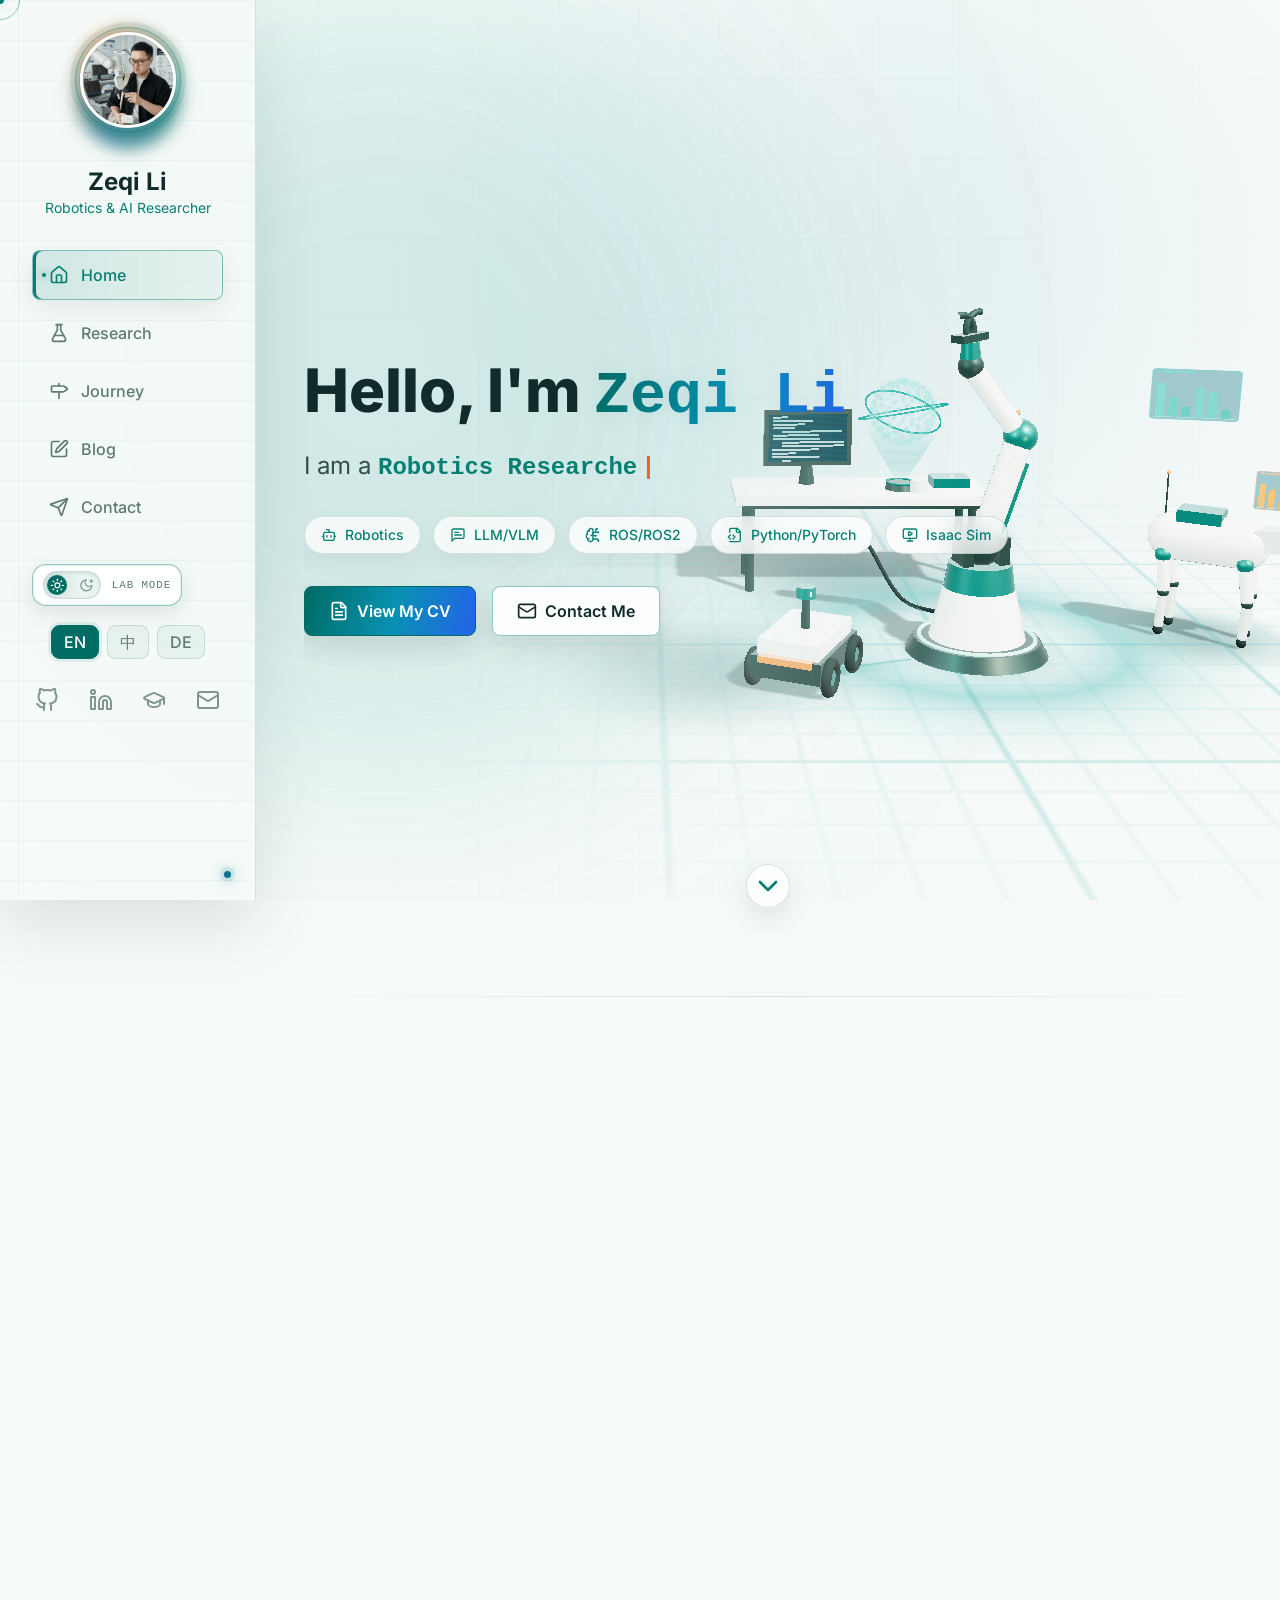
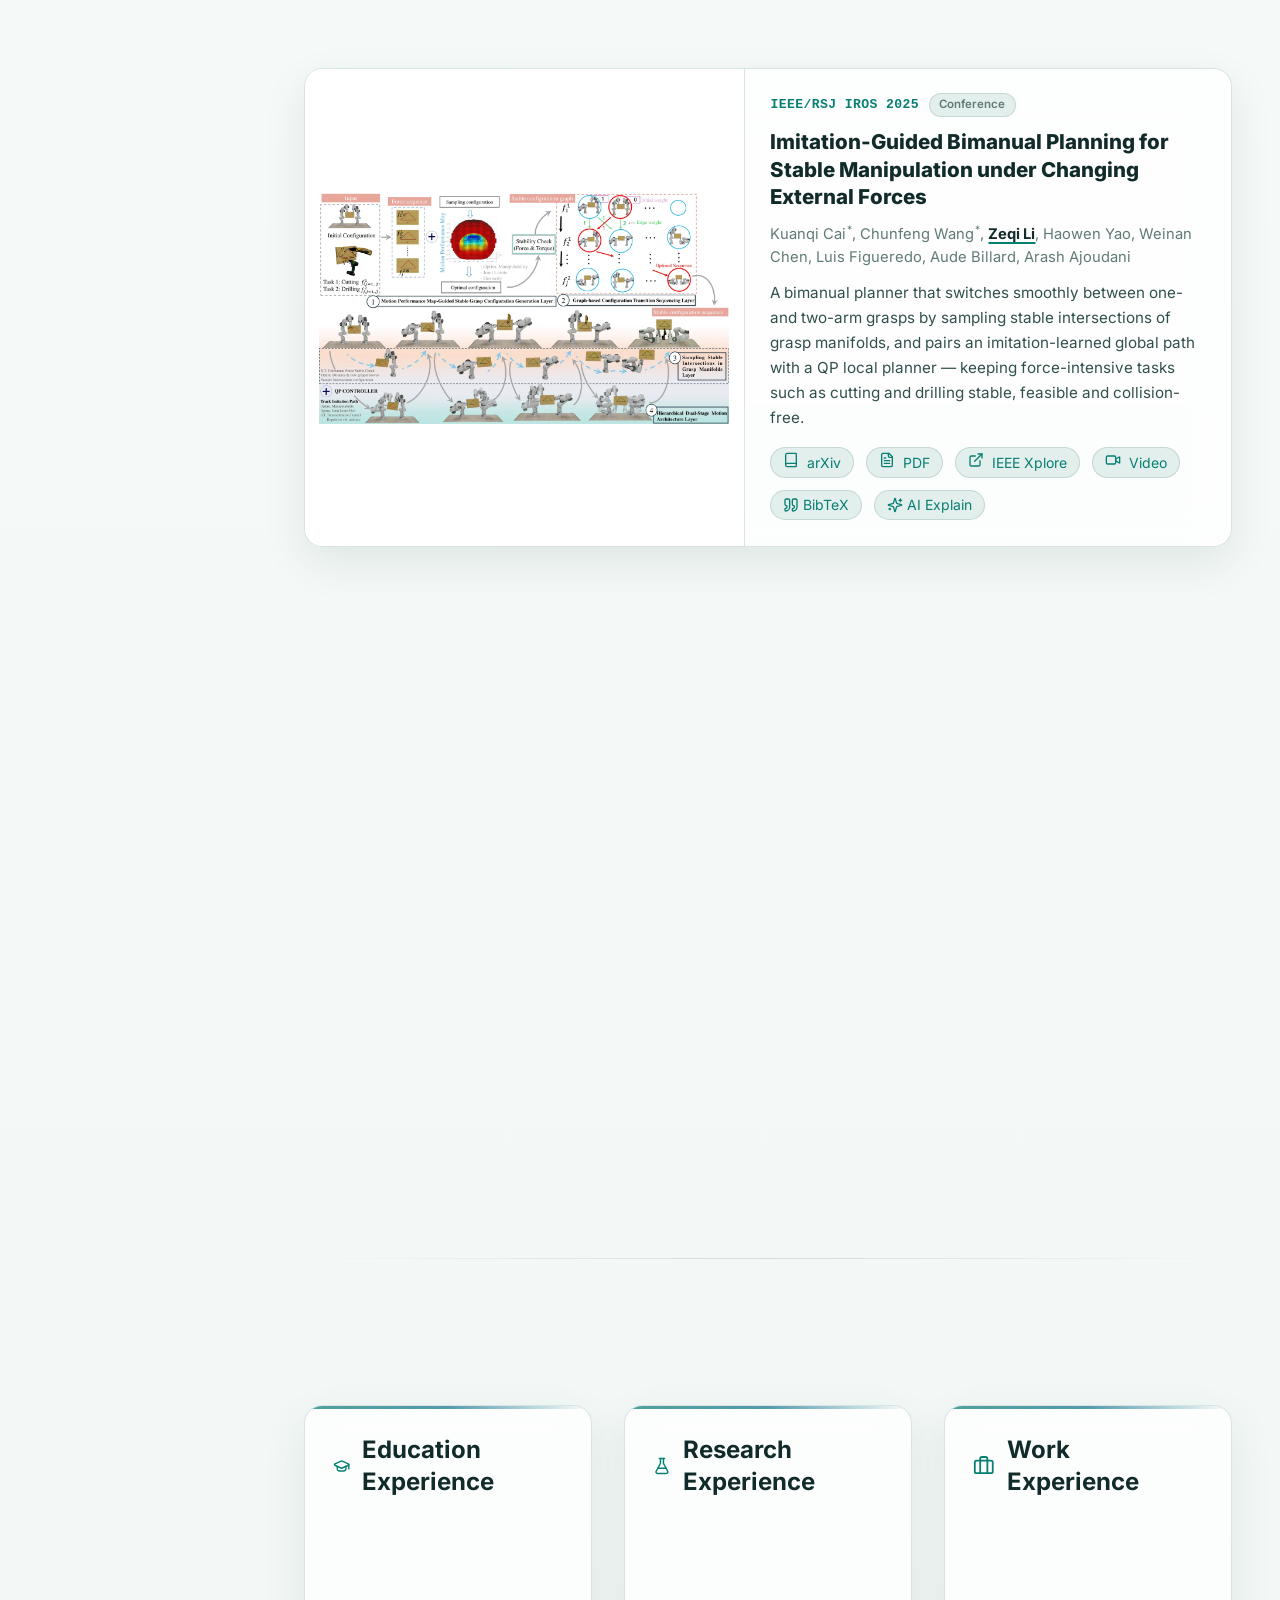
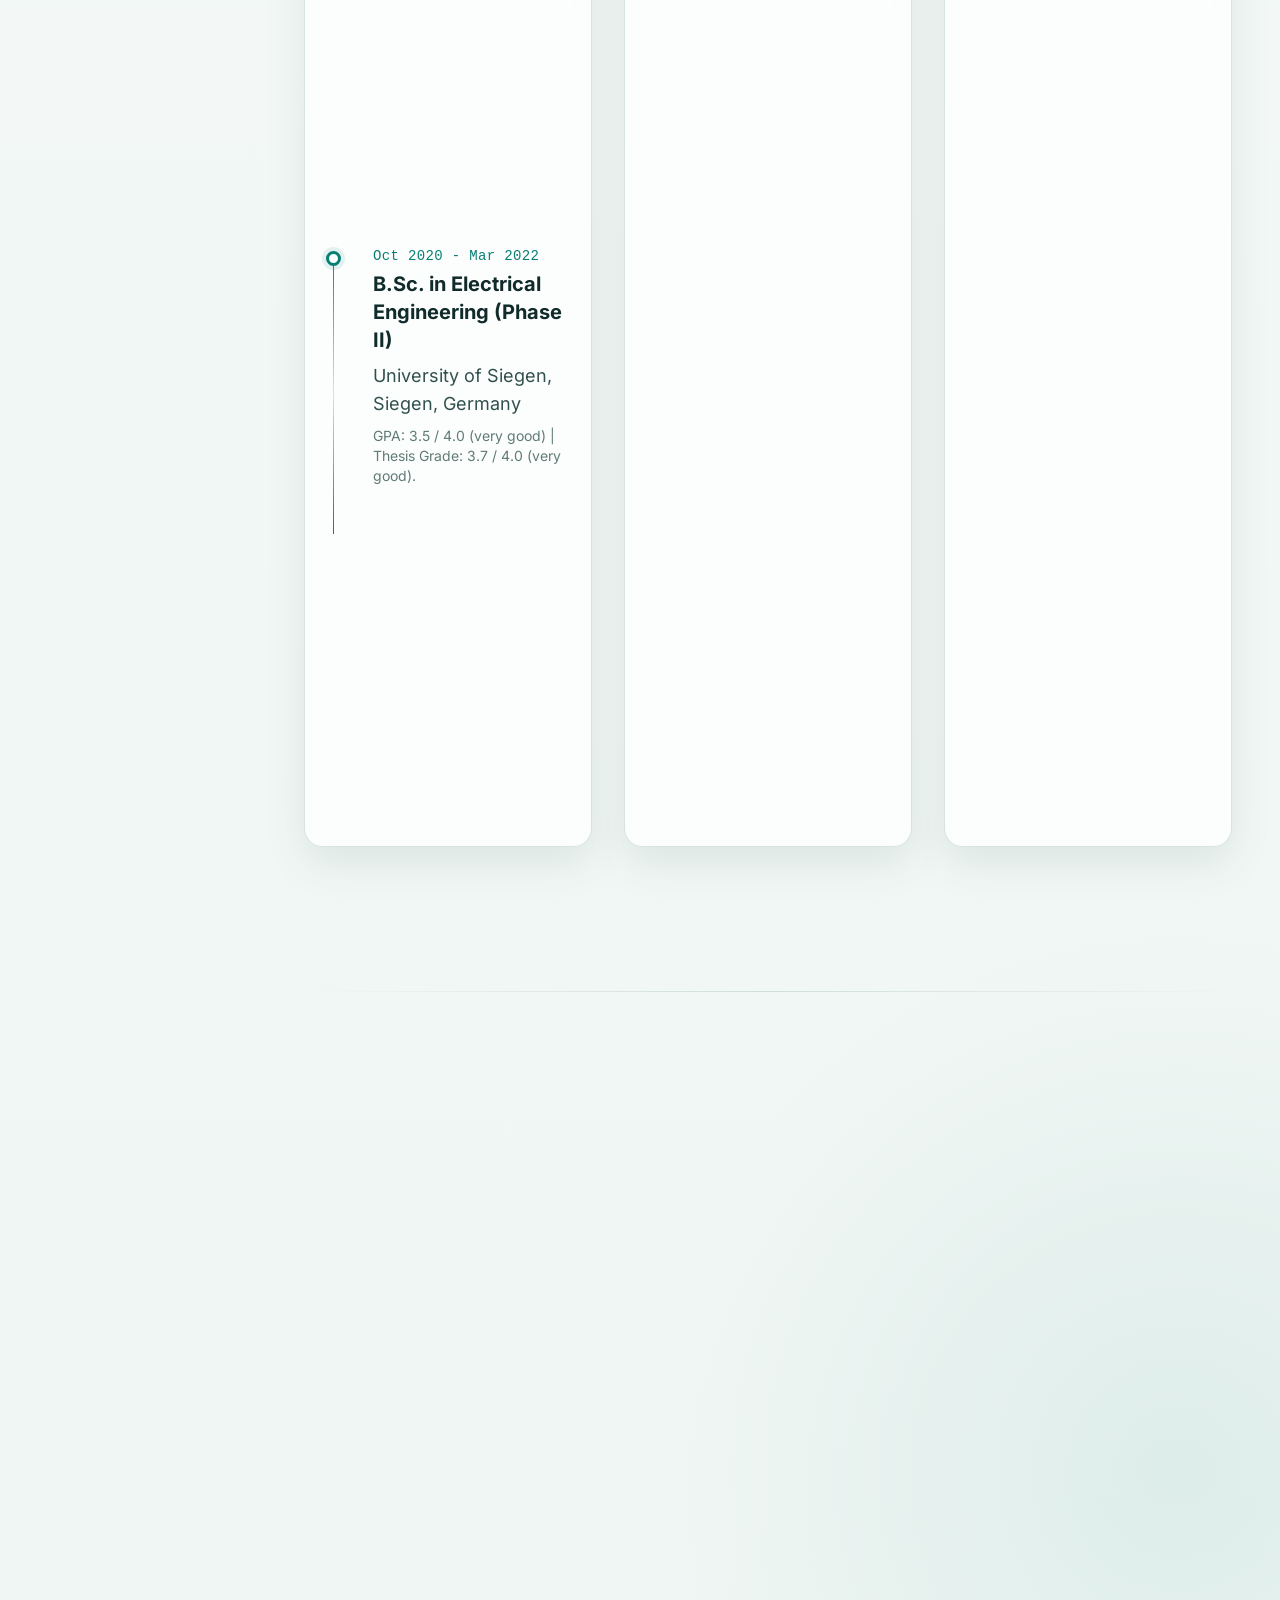
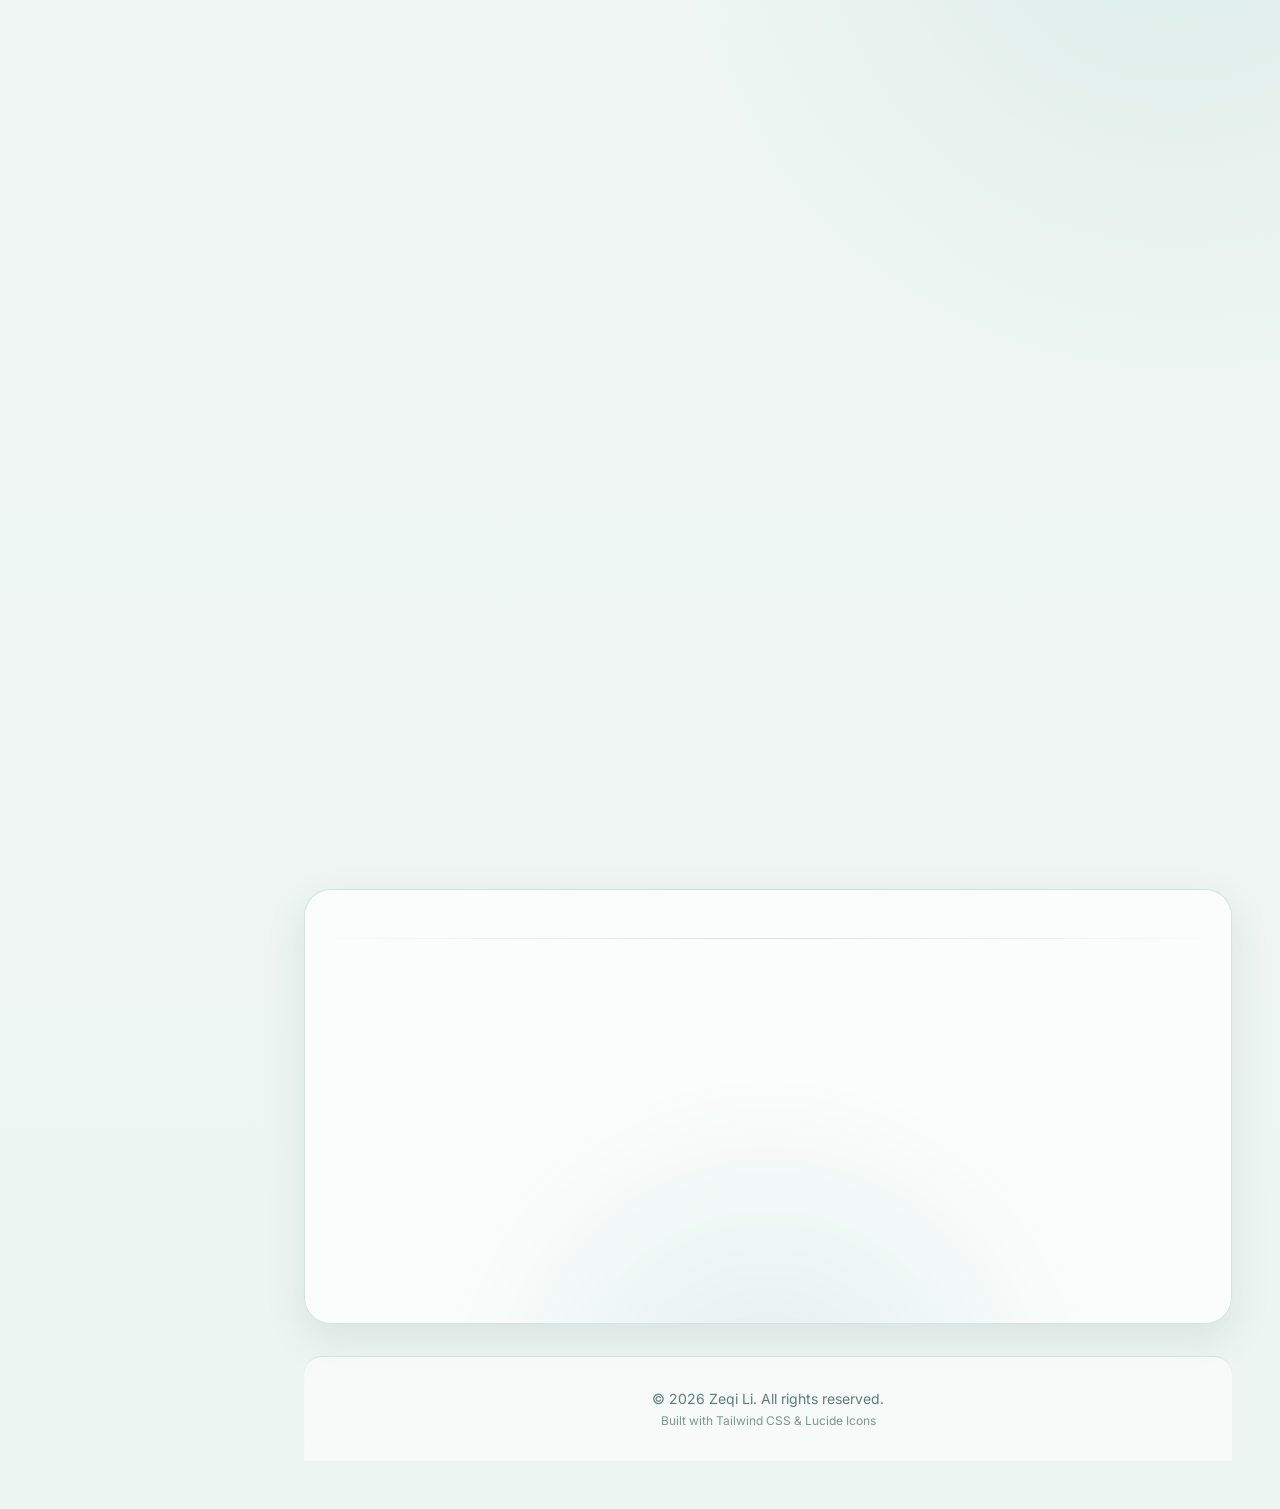
==== commit 08d5fcb5: "feat: optimize site performance, SEO and research section Performance - Convert profile, cover and f" ====
--- a/index.html
+++ b/index.html
@@ -5,8 +5,55 @@
     <meta charset="UTF-8">
     <meta name="viewport" content="width=device-width, initial-scale=1.0">
     <meta name="theme-color" id="theme-color" content="#f4f9f7">
-    <!-- 标题将由JS动态设置 -->
-    <title data-i18n-key="page.title">Your Name | Robotics & AI Researcher</title>
+    <!-- 默认英文标题；切换语言时由 JS 更新 -->
+    <title data-i18n-key="page.title">Zeqi Li | Robotics & AI Researcher</title>
+    <meta name="description"
+        content="Zeqi Li (李泽其) — robotics & AI researcher (M.Sc. TUM, research assistant at IIT). Embodied AI, foundation models for robot reasoning and planning, object search with mobile manipulators, and bimanual manipulation.">
+    <meta name="author" content="Zeqi Li">
+    <link rel="canonical" href="https://drapandiger.github.io/Blog/">
+
+    <!-- Social previews (Open Graph / Twitter) -->
+    <meta property="og:type" content="profile">
+    <meta property="og:site_name" content="Zeqi Li">
+    <meta property="og:title" content="Zeqi Li | Robotics & AI Researcher">
+    <meta property="og:description"
+        content="Embodied AI, foundation models for robot reasoning and planning, object search with mobile manipulators, and bimanual manipulation. Publications, projects and notes.">
+    <meta property="og:url" content="https://drapandiger.github.io/Blog/">
+    <meta property="og:image" content="https://drapandiger.github.io/Blog/assets/home/og-profile.jpg">
+    <meta property="og:image:width" content="600">
+    <meta property="og:image:height" content="600">
+    <meta property="og:image:alt" content="Portrait of Zeqi Li">
+    <meta property="profile:first_name" content="Zeqi">
+    <meta property="profile:last_name" content="Li">
+    <meta name="twitter:card" content="summary">
+    <meta name="twitter:title" content="Zeqi Li | Robotics & AI Researcher">
+    <meta name="twitter:description"
+        content="Embodied AI, foundation models for robot reasoning and planning, mobile manipulation and bimanual manipulation.">
+    <meta name="twitter:image" content="https://drapandiger.github.io/Blog/assets/home/og-profile.jpg">
+
+    <script type="application/ld+json">
+    {
+        "@context": "https://schema.org",
+        "@type": "Person",
+        "name": "Zeqi Li",
+        "alternateName": "李泽其",
+        "url": "https://drapandiger.github.io/Blog/",
+        "image": "https://drapandiger.github.io/Blog/assets/home/og-profile.jpg",
+        "jobTitle": "Robotics & AI Researcher",
+        "affiliation": { "@type": "ResearchOrganization", "name": "Italian Institute of Technology (IIT)" },
+        "alumniOf": [
+            { "@type": "CollegeOrUniversity", "name": "Technical University of Munich" },
+            { "@type": "CollegeOrUniversity", "name": "University of Siegen" },
+            { "@type": "CollegeOrUniversity", "name": "Qingdao University of Science and Technology" }
+        ],
+        "knowsAbout": ["Embodied AI", "Robotics", "Large language models", "Mobile manipulation", "Bimanual manipulation", "Head pose estimation"],
+        "sameAs": [
+            "https://github.com/Drapandiger",
+            "https://www.linkedin.com/in/zeqi-li-tum",
+            "https://scholar.google.com/citations?hl=en&user=IiApesIAAAAJ"
+        ]
+    }
+    </script>
 
     <!-- Favicon -->
     <link rel="apple-touch-icon" sizes="180x180" href="favicon_io/apple-touch-icon.png">
@@ -32,30 +79,25 @@
                 initialThemeColor.setAttribute('content', initialTheme === 'dark' ? '#050713' : '#f4f9f7');
             }
         })();
+        // 图标脚本是 defer 加载的：未就绪时先记下请求，脚本加载后自动补渲染。
         window.createLucideIcons = function () {
             if (window.lucide && typeof window.lucide.createIcons === 'function') {
                 window.lucide.createIcons();
             } else {
-                document.documentElement.classList.add('lucide-unavailable');
+                window.__lucidePending = true;
             }
         };
     </script>
     <link rel="stylesheet" href="assets/css/site.css">
 
-    <!-- Lucide Icons (local fixed version) -->
-    <script src="assets/vendor/lucide-0.468.0.min.js"
+    <!-- Lucide Icons：仅打包本站用到的图标（tools/build-lucide-subset.mjs 生成），不阻塞渲染 -->
+    <script src="assets/js/lucide-subset.js" defer
         onerror="document.documentElement.classList.add('lucide-unavailable')"></script>
 
-    <!-- Three.js environment (local fixed version for offline/static hosting) -->
-    <script src="assets/vendor/three-r160.min.js" defer
-        onerror="document.documentElement.classList.add('webgl-unavailable')"></script>
-    <script src="assets/js/home-three-scene.js" defer
-        onerror="document.documentElement.classList.add('webgl-unavailable')"></script>
-
-    <!-- Google Font: Inter -->
-    <link rel="preconnect" href="https://fonts.googleapis.com">
-    <link rel="preconnect" href="https://fonts.gstatic.com" crossorigin>
-    <link href="https://fonts.googleapis.com/css2?family=Inter:wght@300;400;500;700;900&display=swap" rel="stylesheet">
+    <!-- Three.js 环境（three-r160 + home-three-scene.js）在页面 load 之后按需动态加载，见底部 startThreeBackground() -->
+
+    <!-- Inter：自托管（@font-face 在 site.css），预加载拉丁子集，不再阻塞于第三方字体 CSS -->
+    <link rel="preload" href="assets/fonts/inter/inter-latin.woff2" as="font" type="font/woff2" crossorigin>
 
     <style>
         /* --- 基础样式 --- */
@@ -494,10 +536,10 @@
                 <div
                     class="absolute -inset-1 bg-gradient-to-r from-primary-600 to-cyan-600 rounded-full blur opacity-75 group-hover:opacity-100 transition duration-1000 group-hover:duration-200 animate-tilt">
                 </div>
-                <img src="assets/home/profile.png" alt="个人头像"
+                <img src="assets/home/profile.webp" alt="Portrait of Zeqi Li" width="96" height="96" decoding="async"
                     class="relative w-24 h-24 rounded-full mx-auto mb-4 border-2 border-slate-700 object-cover animate-pulse-glow">
             </div>
-            <h1 class="text-2xl font-bold text-white mt-4" data-i18n-key="profile.name">李泽其</h1>
+            <h1 class="text-2xl font-bold text-white mt-4" data-i18n-key="profile.name">Zeqi Li</h1>
             <p class="text-sm text-primary-400" data-i18n-key="profile.title">Robotics & AI Researcher</p>
         </div>
 
@@ -538,7 +580,7 @@
 
         <div class="mt-auto pt-8">
             <button class="theme-toggle" type="button" data-theme-toggle aria-pressed="false"
-                aria-label="Switch to dark theme" title="Switch to dark theme">
+                aria-label="LAB MODE: switch to dark cosmic theme" title="Switch to dark theme">
                 <span class="theme-toggle-track" aria-hidden="true">
                     <i data-lucide="sun" class="theme-toggle-icon theme-toggle-icon-sun"></i>
                     <i data-lucide="moon-star" class="theme-toggle-icon theme-toggle-icon-moon"></i>
@@ -598,7 +640,7 @@
 
         <div class="md:hidden flex justify-end space-x-2 mb-6 mobile-controls" id="lang-switcher-mobile">
             <button class="theme-toggle" type="button" data-theme-toggle aria-pressed="false"
-                aria-label="Switch to dark theme" title="Switch to dark theme">
+                aria-label="LAB MODE: switch to dark cosmic theme" title="Switch to dark theme">
                 <span class="theme-toggle-track" aria-hidden="true">
                     <i data-lucide="sun" class="theme-toggle-icon theme-toggle-icon-sun"></i>
                     <i data-lucide="moon-star" class="theme-toggle-icon theme-toggle-icon-moon"></i>
@@ -613,7 +655,8 @@
 
         <!-- 区域1: 英雄/主页 -->
         <section id="home" class="min-h-screen flex items-center scroll-mt-16 relative">
-            <div class="scroll-animate w-full hero-layout">
+            <!-- 首屏内容不走滚动淡入（opacity:0 会推迟首屏绘制/LCP），只做位移入场 -->
+            <div class="hero-enter w-full hero-layout">
                 <div class="hero-copy">
                     <!-- 标题 -->
                     <h1 class="text-4xl md:text-6xl font-extrabold text-white mb-4">
@@ -621,7 +664,7 @@
                         <!-- 修改为液态流光效果 (Liquid Flow Effect) -->
                         <span class="liquid-text font-mono pb-2" data-i18n-key="hero.name">Zeqi Li</span>
                     </h1>
-                    <p class="text-xl md:text-2xl text-slate-300 max-w-3xl mb-8 leading-relaxed">
+                    <p class="hero-typing text-xl md:text-2xl text-slate-300 max-w-3xl mb-8 leading-relaxed">
                         <span class="typing-text" data-i18n-key="hero.typing_prefix">I am a </span>
                         <span id="typewriter" class="text-primary-400 font-bold typing-cursor font-mono">Robotics & AI Researcher</span>
                     </p>
@@ -665,7 +708,7 @@
             </a>
         </section>
 
-        <!-- 区域2: 精选研究 -->
+        <!-- 区域2: 精选研究（按 CV 顺序：CBS 共同一作 → IROS → 综述） -->
         <section id="research" class="py-24 scroll-mt-16">
             <!-- 回归静态高对比渐变标题 -->
             <h2 class="text-3xl md:text-4xl font-black text-white mb-12 scroll-animate 
@@ -674,105 +717,189 @@
                 <i data-lucide="microscope" class="w-8 h-8 inline-block mr-2 text-primary-400"></i> <span
                     data-i18n-key="research.title">Featured Research</span>
             </h2>
-            <div class="grid grid-cols-1 md:grid-cols-2 gap-8">
-                <!-- 研究卡片 1 -->
-                <div class="rounded-xl shadow-2xl overflow-hidden card-interactive scroll-animate relative"
-                    style="transition-delay: 100ms;">
-                    <!-- Construction Badge -->
-                    <div
-                        class="absolute top-4 right-4 bg-amber-500/90 text-amber-950 text-xs font-bold px-3 py-1 rounded-full shadow-lg z-20 backdrop-blur-sm font-mono tracking-wider flex items-center">
-                        <i data-lucide="construction" class="w-3 h-3 mr-1"></i> Under Construction
+            <div class="pub-list">
+                <!-- 论文 1：IEEE CBS 2025（共同第一作者） -->
+                <article class="pub-card card-interactive scroll-animate" style="transition-delay: 100ms;">
+                    <figure class="pub-media">
+                        <img src="assets/research/godhs-fig1.webp" width="929" height="540" loading="lazy" decoding="async"
+                            alt="GODHS overview: a flat is searched level by level — scene, room, carrier, feature, target — from the kitchen down to an orange inside the fridge">
+                    </figure>
+                    <div class="pub-body">
+                        <div class="pub-meta">
+                            <span class="pub-venue">IEEE CBS 2025</span>
+                            <span class="pub-tag" data-i18n-key="research.type.conference">Conference</span>
+                            <span class="pub-tag pub-tag-highlight"><i data-lucide="award" class="w-3 h-3"></i><span
+                                    data-i18n-key="research.badge.cofirst">Co-first author</span></span>
+                        </div>
+                        <h3 class="pub-title" data-i18n-key="research.item2.title">Language-Enhanced Mobile Manipulation
+                            for Efficient Object Search in Indoor Environments</h3>
+                        <p class="pub-authors">Liding Zhang<sup>*</sup>, <strong>Zeqi Li<sup>*</sup></strong>, Kuanqi
+                            Cai<sup>*</sup>, Qian Huang, Zhenshan Bing, Alois Knoll</p>
+                        <p class="pub-desc" data-i18n-key="research.item2.desc">GODHS lets a large language model
+                            reason about where an object is likely to be and searches level by level — scene, room,
+                            carrier, feature, item — while a polar-angle heuristic planner moves the mobile manipulator
+                            efficiently. In Isaac Sim it finds targets faster than non-semantic search.</p>
+                        <div class="ai-result-box hidden" data-ai-result="item2">
+                            <h4 data-i18n-key="common.ai_result_title">✨ AI Analysis Result</h4>
+                            <p class="ai-result-text"></p>
+                        </div>
+                        <pre class="pub-bibtex" id="bibtex-item2" hidden>@inproceedings{zhang2025language,
+  title     = {Language-Enhanced Mobile Manipulation for Efficient Object Search in Indoor Environments},
+  author    = {Zhang, Liding and Li, Zeqi and Cai, Kuanqi and Huang, Qian and Bing, Zhenshan and Knoll, Alois},
+  booktitle = {2025 IEEE International Conference on Cyborg and Bionic Systems (CBS)},
+  pages     = {425--430},
+  year      = {2025},
+  doi       = {10.1109/CBS65871.2025.11267741}
+}</pre>
+                        <div class="flex flex-wrap gap-3 pub-links">
+                            <a href="https://drapandiger.github.io/GODHS/" target="_blank" rel="noopener noreferrer"
+                                class="text-sm bg-slate-700 text-slate-300 px-3 py-1 rounded-full hover:bg-slate-600 hover:text-white transition-all"><i
+                                    data-lucide="globe" class="w-4 h-4 inline-block mr-1"></i> <span
+                                    data-i18n-key="common.project_page">Project Page</span></a>
+                            <a href="https://arxiv.org/abs/2508.20899" target="_blank" rel="noopener noreferrer"
+                                class="text-sm bg-slate-700 text-slate-300 px-3 py-1 rounded-full hover:bg-slate-600 hover:text-white transition-all"><i
+                                    data-lucide="book" class="w-4 h-4 inline-block mr-1"></i> arXiv</a>
+                            <a href="https://arxiv.org/pdf/2508.20899" target="_blank" rel="noopener noreferrer"
+                                class="text-sm bg-slate-700 text-slate-300 px-3 py-1 rounded-full hover:bg-slate-600 hover:text-white transition-all"><i
+                                    data-lucide="file-text" class="w-4 h-4 inline-block mr-1"></i> PDF</a>
+                            <a href="https://doi.org/10.1109/CBS65871.2025.11267741" target="_blank" rel="noopener noreferrer"
+                                class="text-sm bg-slate-700 text-slate-300 px-3 py-1 rounded-full hover:bg-slate-600 hover:text-white transition-all"><i
+                                    data-lucide="external-link" class="w-4 h-4 inline-block mr-1"></i> IEEE Xplore</a>
+                            <a href="https://www.youtube.com/watch?v=iU6U3HwSC9U" target="_blank" rel="noopener noreferrer"
+                                class="text-sm bg-slate-700 text-slate-300 px-3 py-1 rounded-full hover:bg-slate-600 hover:text-white transition-all"><i
+                                    data-lucide="video" class="w-4 h-4 inline-block mr-1"></i> <span
+                                    data-i18n-key="common.video">Video</span></a>
+                            <button type="button" aria-expanded="false" aria-controls="bibtex-item2" data-bibtex-toggle="item2"
+                                class="text-sm bg-slate-700 text-slate-300 px-3 py-1 rounded-full hover:bg-slate-600 hover:text-white transition-all flex items-center"><i
+                                    data-lucide="quote" class="w-4 h-4 inline-block mr-1"></i><span class="bibtex-label"
+                                    data-i18n-key="common.bibtex">BibTeX</span></button>
+                            <button type="button"
+                                class="text-sm bg-slate-700 text-slate-300 px-3 py-1 rounded-full hover:bg-slate-600 hover:text-white transition-all flex items-center"
+                                onclick="handleAiExplain(event, 'item2')" data-ai-button="item2"><i
+                                    data-lucide="sparkles" class="w-4 h-4 inline-block mr-1"></i><span
+                                    class="ai-button-text" data-i18n-key="common.ai_explain">AI Explain</span></button>
+                        </div>
                     </div>
-                    <img src="assets/placeholders/iros-2025.svg" alt="研究项目封面"
-                        class="w-full h-48 object-cover">
-                    <div class="p-6">
-                        <p class="text-sm text-primary-400 mb-1 font-mono" data-i18n-key="research.item1.meta">IROS 2025
-                        </p>
-                        <h3 class="text-xl font-bold text-slate-500 mb-3" data-i18n-key="research.item1.title">
-                            Imitation-Guided Bimanual Planning for Stable Manipulation under Changing External Forces
-                        </h3>
-                        <p class="text-slate-600 mb-4 text-sm" data-i18n-key="research.item1.desc">An Imitation-Guided
-                            Bimanual Planning Framework integrating efficient grasp transition strategies and motion
-                            performance optimization for dynamic environments.
-                        </p>
+                </article>
+
+                <!-- 论文 2：IEEE/RSJ IROS 2025 -->
+                <article class="pub-card card-interactive scroll-animate" style="transition-delay: 150ms;">
+                    <figure class="pub-media">
+                        <img src="assets/research/bimanual-planning-fig1.webp" width="1400" height="800" loading="lazy" decoding="async"
+                            alt="Overview of the imitation-guided bimanual planning framework: stable grasp generation from a motion performance map, graph-based transition sequencing, grasp-manifold intersection sampling and a dual-stage imitation plus QP motion architecture, shown on two Franka arms holding a board">
+                    </figure>
+                    <div class="pub-body">
+                        <div class="pub-meta">
+                            <span class="pub-venue">IEEE/RSJ IROS 2025</span>
+                            <span class="pub-tag" data-i18n-key="research.type.conference">Conference</span>
+                        </div>
+                        <h3 class="pub-title" data-i18n-key="research.item1.title">Imitation-Guided Bimanual Planning
+                            for Stable Manipulation under Changing External Forces</h3>
+                        <p class="pub-authors">Kuanqi Cai<sup>*</sup>, Chunfeng Wang<sup>*</sup>, <strong>Zeqi
+                                Li</strong>, Haowen Yao, Weinan Chen, Luis Figueredo, Aude Billard, Arash Ajoudani</p>
+                        <p class="pub-desc" data-i18n-key="research.item1.desc">A bimanual planner that switches
+                            smoothly between one- and two-arm grasps by sampling stable intersections of grasp
+                            manifolds, and pairs an imitation-learned global path with a QP local planner — keeping
+                            force-intensive tasks such as cutting and drilling stable, feasible and collision-free.</p>
                         <div class="ai-result-box hidden" data-ai-result="item1">
                             <h4 data-i18n-key="common.ai_result_title">✨ AI Analysis Result</h4>
                             <p class="ai-result-text"></p>
                         </div>
-                        <div class="flex flex-wrap gap-3">
+                        <pre class="pub-bibtex" id="bibtex-item1" hidden>@inproceedings{cai2025imitation,
+  title     = {Imitation-Guided Bimanual Planning for Stable Manipulation under Changing External Forces},
+  author    = {Cai, Kuanqi and Wang, Chunfeng and Li, Zeqi and Yao, Haowen and Chen, Weinan and Figueredo, Luis and Billard, Aude and Ajoudani, Arash},
+  booktitle = {2025 IEEE/RSJ International Conference on Intelligent Robots and Systems (IROS)},
+  pages     = {15932--15939},
+  year      = {2025},
+  doi       = {10.1109/IROS60139.2025.11246712}
+}</pre>
+                        <div class="flex flex-wrap gap-3 pub-links">
                             <a href="https://arxiv.org/abs/2509.19261" target="_blank" rel="noopener noreferrer"
-                                class="text-sm bg-slate-700 text-slate-300 px-3 py-1 rounded-full hover:bg-slate-600 hover:shadow-[0_0_8px_theme(colors.slate.400)] hover:text-white transition-all"><i
+                                class="text-sm bg-slate-700 text-slate-300 px-3 py-1 rounded-full hover:bg-slate-600 hover:text-white transition-all"><i
                                     data-lucide="book" class="w-4 h-4 inline-block mr-1"></i> arXiv</a>
                             <a href="https://arxiv.org/pdf/2509.19261" target="_blank" rel="noopener noreferrer"
-                                class="text-sm bg-slate-700 text-slate-300 px-3 py-1 rounded-full hover:bg-slate-600 hover:shadow-[0_0_8px_theme(colors.slate.400)] hover:text-white transition-all"><i
+                                class="text-sm bg-slate-700 text-slate-300 px-3 py-1 rounded-full hover:bg-slate-600 hover:text-white transition-all"><i
                                     data-lucide="file-text" class="w-4 h-4 inline-block mr-1"></i> PDF</a>
+                            <a href="https://doi.org/10.1109/IROS60139.2025.11246712" target="_blank" rel="noopener noreferrer"
+                                class="text-sm bg-slate-700 text-slate-300 px-3 py-1 rounded-full hover:bg-slate-600 hover:text-white transition-all"><i
+                                    data-lucide="external-link" class="w-4 h-4 inline-block mr-1"></i> IEEE Xplore</a>
                             <a href="https://www.youtube.com/watch?v=3DhbUsv4eDo" target="_blank" rel="noopener noreferrer"
-                                class="text-sm bg-slate-700 text-slate-300 px-3 py-1 rounded-full hover:bg-slate-600 hover:shadow-[0_0_8px_theme(colors.slate.400)] hover:text-white transition-all"><i
+                                class="text-sm bg-slate-700 text-slate-300 px-3 py-1 rounded-full hover:bg-slate-600 hover:text-white transition-all"><i
                                     data-lucide="video" class="w-4 h-4 inline-block mr-1"></i> <span
                                     data-i18n-key="common.video">Video</span></a>
-                            <button
-                                class="text-sm bg-slate-700 text-slate-300 px-3 py-1 rounded-full hover:bg-slate-600 hover:shadow-[0_0_8px_theme(colors.slate.400)] hover:text-white transition-all flex items-center"
+                            <button type="button" aria-expanded="false" aria-controls="bibtex-item1" data-bibtex-toggle="item1"
+                                class="text-sm bg-slate-700 text-slate-300 px-3 py-1 rounded-full hover:bg-slate-600 hover:text-white transition-all flex items-center"><i
+                                    data-lucide="quote" class="w-4 h-4 inline-block mr-1"></i><span class="bibtex-label"
+                                    data-i18n-key="common.bibtex">BibTeX</span></button>
+                            <button type="button"
+                                class="text-sm bg-slate-700 text-slate-300 px-3 py-1 rounded-full hover:bg-slate-600 hover:text-white transition-all flex items-center"
                                 onclick="handleAiExplain(event, 'item1')" data-ai-button="item1"><i
                                     data-lucide="sparkles" class="w-4 h-4 inline-block mr-1"></i><span
-                                    class="ai-button-text" data-i18n-key="common.ai_explain">AI
-                                    Explain</span></button>
+                                    class="ai-button-text" data-i18n-key="common.ai_explain">AI Explain</span></button>
                         </div>
                     </div>
-                </div>
-
-                <!-- 研究卡片 2 -->
-                <div class="rounded-xl shadow-2xl overflow-hidden card-interactive scroll-animate relative"
-                    style="transition-delay: 200ms;">
-                    <!-- Construction Badge -->
-                    <div
-                        class="absolute top-4 right-4 bg-amber-500/90 text-amber-950 text-xs font-bold px-3 py-1 rounded-full shadow-lg z-20 backdrop-blur-sm font-mono tracking-wider flex items-center">
-                        <i data-lucide="construction" class="w-3 h-3 mr-1"></i> Under Construction
-                    </div>
-                    <img src="assets/placeholders/cbs-2025.svg" alt="研究项目封面"
-                        class="w-full h-48 object-cover">
-                    <div class="p-6">
-                        <p class="text-sm text-primary-400 mb-1 font-mono" data-i18n-key="research.item2.meta">CBS 2025
-                        </p>
-                        <h3 class="text-xl font-bold text-slate-500 mb-3" data-i18n-key="research.item2.title">
-                            Language-Enhanced Mobile Manipulation for Efficient Object Search in Indoor Environments
-                        </h3>
-                        <p class="text-slate-600 mb-4 text-sm" data-i18n-key="research.item2.desc">A Language-Enhanced
-                            Hierarchical Navigation Framework (GODHS) that integrates semantic perception and spatial
-                            reasoning for efficient, heuristic-guided object search in unstructured environments.</p>
-                        <div class="ai-result-box hidden" data-ai-result="item2">
+                </article>
+
+                <!-- 论文 3：Biomimetic Intelligence and Robotics 2026（综述） -->
+                <article class="pub-card card-interactive scroll-animate" style="transition-delay: 200ms;">
+                    <figure class="pub-media">
+                        <img src="assets/research/head-pose-survey-p2i.svg" width="1400" height="800" loading="lazy" decoding="async"
+                            alt="Schematic of the survey's Pose-to-Interaction (P2I) framework: head yaw, pitch and roll feed a perception layer, a semantics layer (attention, gesture, internal state) and an interaction layer for HCI and HRI, closed in a feedback loop">
+                    </figure>
+                    <div class="pub-body">
+                        <div class="pub-meta">
+                            <span class="pub-venue">Biomimetic Intelligence and Robotics · 2026</span>
+                            <span class="pub-tag" data-i18n-key="research.type.survey">Journal · Survey</span>
+                            <span class="pub-tag pub-tag-highlight"><i data-lucide="lock-open" class="w-3 h-3"></i><span
+                                    data-i18n-key="research.badge.oa">Open Access</span></span>
+                        </div>
+                        <h3 class="pub-title" data-i18n-key="research.item3.title">From Geometry to Intention: A Survey
+                            of Head Pose Estimation for HCI and HRI Systems</h3>
+                        <p class="pub-authors">Qiyi Tong, Kuanqi Cai, <strong>Zeqi Li</strong>, Olivia Nocentini, Marta
+                            Lagomarsino, Marta Lorenzini, Chaoqun Wang, Arash Ajoudani</p>
+                        <p class="pub-desc" data-i18n-key="research.item3.desc">Reframes head pose as an interaction
+                            signal rather than a standalone geometric target. The Pose-to-Interaction (P2I) framework
+                            organises the field into perception, semantics and interaction, exposing the gap between
+                            benchmark angular accuracy and real-world interaction quality.</p>
+                        <div class="ai-result-box hidden" data-ai-result="item3">
                             <h4 data-i18n-key="common.ai_result_title">✨ AI Analysis Result</h4>
                             <p class="ai-result-text"></p>
                         </div>
-                        <div class="flex flex-wrap gap-3">
-                            <a href="https://drapandiger.github.io/GODHS/" target="_blank" rel="noopener noreferrer"
-                                class="text-sm bg-slate-700 text-slate-300 px-3 py-1 rounded-full hover:bg-slate-600 hover:shadow-[0_0_8px_theme(colors.slate.400)] hover:text-white transition-all"><i
-                                    data-lucide="globe" class="w-4 h-4 inline-block mr-1"></i> Page</a>
-                            <a href="https://arxiv.org/abs/2508.20899" target="_blank" rel="noopener noreferrer"
-                                class="text-sm bg-slate-700 text-slate-300 px-3 py-1 rounded-full hover:bg-slate-600 hover:shadow-[0_0_8px_theme(colors.slate.400)] hover:text-white transition-all"><i
-                                    data-lucide="book" class="w-4 h-4 inline-block mr-1"></i> arXiv</a>
-                            <a href="https://arxiv.org/pdf/2508.20899" target="_blank" rel="noopener noreferrer"
-                                class="text-sm bg-slate-700 text-slate-300 px-3 py-1 rounded-full hover:bg-slate-600 hover:shadow-[0_0_8px_theme(colors.slate.400)] hover:text-white transition-all"><i
-                                    data-lucide="file-text" class="w-4 h-4 inline-block mr-1"></i> PDF</a>
-                            <a href="https://www.youtube.com/watch?v=iU6U3HwSC9U" target="_blank" rel="noopener noreferrer"
-                                class="text-sm bg-slate-700 text-slate-300 px-3 py-1 rounded-full hover:bg-slate-600 hover:shadow-[0_0_8px_theme(colors.slate.400)] hover:text-white transition-all"><i
-                                    data-lucide="video" class="w-4 h-4 inline-block mr-1"></i> <span
-                                    data-i18n-key="common.video">Video</span></a>
-                            <button
-                                class="text-sm bg-slate-700 text-slate-300 px-3 py-1 rounded-full hover:bg-slate-600 hover:shadow-[0_0_8px_theme(colors.slate.400)] hover:text-white transition-all flex items-center"
-                                onclick="handleAiExplain(event, 'item2')" data-ai-button="item2"><i
+                        <pre class="pub-bibtex" id="bibtex-item3" hidden>@article{tong2026geometry,
+  title   = {From geometry to intention: A survey of Head Pose Estimation for HCI and HRI systems},
+  author  = {Tong, Qiyi and Cai, Kuanqi and Li, Zeqi and Nocentini, Olivia and Lagomarsino, Marta and Lorenzini, Marta and Wang, Chaoqun and Ajoudani, Arash},
+  journal = {Biomimetic Intelligence and Robotics},
+  pages   = {100360},
+  year    = {2026},
+  doi     = {10.1016/j.birob.2026.100360}
+}</pre>
+                        <div class="flex flex-wrap gap-3 pub-links">
+                            <a href="https://doi.org/10.1016/j.birob.2026.100360" target="_blank" rel="noopener noreferrer"
+                                class="text-sm bg-slate-700 text-slate-300 px-3 py-1 rounded-full hover:bg-slate-600 hover:text-white transition-all"><i
+                                    data-lucide="file-text" class="w-4 h-4 inline-block mr-1"></i> <span
+                                    data-i18n-key="common.paper">Paper</span></a>
+                            <button type="button" aria-expanded="false" aria-controls="bibtex-item3" data-bibtex-toggle="item3"
+                                class="text-sm bg-slate-700 text-slate-300 px-3 py-1 rounded-full hover:bg-slate-600 hover:text-white transition-all flex items-center"><i
+                                    data-lucide="quote" class="w-4 h-4 inline-block mr-1"></i><span class="bibtex-label"
+                                    data-i18n-key="common.bibtex">BibTeX</span></button>
+                            <button type="button"
+                                class="text-sm bg-slate-700 text-slate-300 px-3 py-1 rounded-full hover:bg-slate-600 hover:text-white transition-all flex items-center"
+                                onclick="handleAiExplain(event, 'item3')" data-ai-button="item3"><i
                                     data-lucide="sparkles" class="w-4 h-4 inline-block mr-1"></i><span
-                                    class="ai-button-text" data-i18n-key="common.ai_explain">AI
-                                    Explain</span></button>
+                                    class="ai-button-text" data-i18n-key="common.ai_explain">AI Explain</span></button>
                         </div>
                     </div>
-                </div>
+                </article>
             </div>
-            <a href="#research" class="inline-block text-primary-400 font-medium mt-8 group scroll-animate"
-                style="transition-delay: 300ms;">
-                <span data-i18n-key="research.seeall">See All Research</span>
-                <i data-lucide="arrow-right"
-                    class="w-4 h-4 inline-block ml-1 group-hover:translate-x-1 transition-transform"></i>
-            </a>
+            <div class="research-footer scroll-animate" style="transition-delay: 250ms;">
+                <p class="pub-footnote"><sup>*</sup> <span data-i18n-key="research.equal">Equal contribution</span></p>
+                <a href="https://scholar.google.com/citations?hl=en&user=IiApesIAAAAJ" target="_blank" rel="noopener noreferrer"
+                    class="research-more inline-block text-primary-400 font-medium group">
+                    <span data-i18n-key="research.seeall">All publications on Google Scholar</span>
+                    <i data-lucide="arrow-up-right"
+                        class="w-4 h-4 inline-block ml-1 group-hover:translate-x-1 transition-transform"></i>
+                </a>
+            </div>
         </section>
 
         <!-- 区域3: 学术历程 -->
@@ -867,7 +994,7 @@
                         <div class="timeline-item scroll-animate" style="transition-delay: 600ms;">
                             <div class="timeline-dot"></div>
                             <p class="text-sm text-primary-400 mb-1 font-medium" data-i18n-key="journey.item2.date">May
-                                2024 - Sep 2025</p>
+                                2024 - Feb 2025</p>
                             <h3 class="text-xl font-bold text-white mb-2" data-i18n-key="journey.item2.degree">Research
                                 Intern</h3>
                             <p class="text-lg text-slate-300 mb-2" data-i18n-key="journey.item2.school">KI.Fabrik,
@@ -924,13 +1051,14 @@
             <div class="mb-16 scroll-animate">
                 <div class="flex items-center mb-6">
                     <i data-lucide="wrench" class="w-6 h-6 text-primary-400 mr-3"></i>
-                    <h3 class="text-2xl font-bold text-white">Project Practice</h3>
+                    <h3 class="text-2xl font-bold text-white" data-i18n-key="blog.cat.practice">Project Practice</h3>
                 </div>
                 <div class="grid grid-cols-1 md:grid-cols-2 lg:grid-cols-3 gap-6">
                     <a href="assets/blog/dodo/page/blog-dodo.html"
                         class="block rounded-xl shadow-2xl overflow-hidden card-interactive"
                         style="transition-delay: 100ms;">
-                        <img src="assets/blog/dodo/images/dodocover.png" alt="博客封面" class="w-full h-40 object-cover">
+                        <img src="assets/blog/dodo/images/dodocover-card.webp" width="800" height="447" loading="lazy" decoding="async"
+                            alt="Illustrated cover: the dodo's journey from extinction to a bionic walking robot" class="w-full h-40 object-cover">
                         <div class="p-6">
                             <p class="text-sm text-slate-400 mb-2 font-mono" data-i18n-key="blog.item1.date">July 28,
                                 2024
@@ -953,18 +1081,20 @@
                     <a href="assets/blog/bo/page/blog-bo.html" class="block rounded-xl shadow-2xl overflow-hidden card-interactive relative"
                         style="transition-delay: 200ms;">
                         <img src="assets/blog/bo/images/falsi_cover.png" onerror="this.onerror=null;this.src='assets/placeholders/image-missing.svg'"
-                            alt="博客封面" class="w-full h-40 object-cover">
+                            loading="lazy" decoding="async" alt="Cover image for the post on falsifying reachset conformance with Bayesian optimization"
+                            class="w-full h-40 object-cover">
                         <div
                             class="absolute top-4 right-4 bg-amber-500/90 text-amber-950 text-xs font-bold px-3 py-1 rounded-full shadow-lg z-20 backdrop-blur-sm font-mono tracking-wider flex items-center">
-                            <i data-lucide="construction" class="w-3 h-3 mr-1"></i> Under Construction
+                            <i data-lucide="construction" class="w-3 h-3 mr-1"></i> <span
+                                data-i18n-key="common.under_construction">Under Construction</span>
                         </div>
                         <div class="p-6">
                             <p class="text-sm text-slate-400 mb-2 font-mono" data-i18n-key="blog.bo.date">Mar 7, 2024</p>
                             <h3 class="text-lg font-bold text-white mb-3" data-i18n-key="blog.bo.title">Falsifying Reachset Conformance using Bayesian Optimization</h3>
                             <p class="text-slate-400 text-sm mb-4" data-i18n-key="blog.bo.desc">Exploring a Robustness-Guided Search utilizing Bayesian Optimization to falsify Reachset Conformance between an abstract kinematic model and a complex dynamic vehicle model.</p>
                             <div class="flex flex-wrap gap-2">
-                                <span class="text-xs bg-slate-700 text-primary-300 px-2 py-1 rounded">BayesianOpt</span>
-                                <span class="text-xs bg-slate-700 text-primary-300 px-2 py-1 rounded">Reachability</span>
+                                <span class="text-xs bg-slate-700 text-primary-300 px-2 py-1 rounded" data-i18n-key="blog.bo.tag1">BayesianOpt</span>
+                                <span class="text-xs bg-slate-700 text-primary-300 px-2 py-1 rounded" data-i18n-key="blog.bo.tag2">Reachability</span>
                             </div>
                         </div>
                     </a>
@@ -975,13 +1105,14 @@
             <div class="mb-8 scroll-animate">
                 <div class="flex items-center mb-6">
                     <i data-lucide="telescope" class="w-6 h-6 text-primary-400 mr-3"></i>
-                    <h3 class="text-2xl font-bold text-white">Frontier Exploration</h3>
+                    <h3 class="text-2xl font-bold text-white" data-i18n-key="blog.cat.frontier">Frontier Exploration</h3>
                 </div>
                 <div class="grid grid-cols-1 md:grid-cols-2 lg:grid-cols-3 gap-6">
                     <a href="assets/blog/cbf/page/blog-cbf.html"
                         class="block rounded-xl shadow-2xl overflow-hidden card-interactive scroll-animate"
                         style="transition-delay: 200ms;">
-                        <img src="assets/blog/cbf/images/cbfcover.png" alt="博客封面" class="w-full h-40 object-cover">
+                        <img src="assets/blog/cbf/images/cbfcover-card.webp" width="800" height="412" loading="lazy" decoding="async"
+                            alt="Infographic overview of control barrier functions and their applications" class="w-full h-40 object-cover">
                         <div class="p-6">
                             <p class="text-sm text-slate-400 mb-2 font-mono" data-i18n-key="blog.cbf.date">Feb 14, 2024
                             </p>
@@ -1001,7 +1132,8 @@
                     <a href="assets/blog/embodied-ai/page/blog-embodied-ai.html"
                         class="block rounded-xl shadow-2xl overflow-hidden card-interactive relative"
                         style="transition-delay: 300ms;">
-                        <img src="assets/blog/embodied-ai/images/coverimg.png" alt="博客封面"
+                        <img src="assets/blog/embodied-ai/images/coverimg-card.webp" width="800" height="373" loading="lazy" decoding="async"
+                            alt="Illustration of robots evolving from programmed single-task tools to agents driven by large models"
                             class="w-full h-40 object-cover">
                         <div class="p-6">
                             <p class="text-sm text-slate-400 mb-2 font-mono" data-i18n-key="blog.embodied.date">Dec 31,
@@ -1021,29 +1153,6 @@
                             </div>
                         </div>
                     </a>
-                    <div class="block rounded-xl shadow-2xl overflow-hidden card-interactive relative"
-                        style="transition-delay: 300ms;">
-                        <!-- Construction Badge -->
-                        <div
-                            class="absolute top-4 right-4 bg-amber-500/90 text-amber-950 text-xs font-bold px-3 py-1 rounded-full shadow-lg z-20 backdrop-blur-sm font-mono tracking-wider flex items-center">
-                            <i data-lucide="construction" class="w-3 h-3 mr-1"></i> Under Construction
-                        </div>
-                        <img src="assets/placeholders/blog-coming-soon.svg"
-                            alt="博客封面" class="w-full h-40 object-cover">
-                        <div class="p-6">
-                            <p class="text-sm text-slate-500 mb-2 font-mono">Date TBA</p>
-                            <h3 class="text-lg font-bold text-slate-500 mb-3">Blog Post Title Coming Soon</h3>
-                            <p class="text-slate-600 text-sm mb-4">Lorem ipsum dolor sit amet, consectetur adipiscing
-                                elit.
-                                Sed do eiusmod tempor incididunt ut labore et dolore magna aliqua. Ut enim ad minim
-                                veniam.
-                            </p>
-                            <div class="flex flex-wrap gap-2"><span
-                                    class="text-xs bg-slate-700 text-primary-300 px-2 py-1 rounded">Sim-to-Real</span><span
-                                    class="text-xs bg-slate-700 text-primary-300 px-2 py-1 rounded"
-                                    data-i18n-key="blog.item3.tag2">RL</span></div>
-                        </div>
-                    </div>
                 </div>
             </div>
         </section>
@@ -1057,8 +1166,8 @@
             </h2>
             <p class="text-lg text-slate-300 max-w-2xl mx-auto text-center mb-10 scroll-animate"
                 style="transition-delay: 100ms;" data-i18n-key="contact.desc">
-                I am currently seeking Ph.D. opportunities for Fall 2026 entry. If my research interests align with
-                yours, please feel free to contact me via email.
+                I am currently seeking Ph.D. opportunities. If my research interests align with yours, please feel
+                free to contact me via email.
             </p>
             <div class="flex justify-center scroll-animate" style="transition-delay: 200ms;">
                 <a href="mailto:drapandiger@gmail.com" class="bg-primary-500 text-white font-semibold px-8 py-4 rounded-lg shadow-lg 
@@ -1081,27 +1190,27 @@
     <script>
         // --- 翻译数据 ---
         const translations = {
-            'zh': {
-                'page.title': '李泽其 | Robotics & AI Researcher', 'profile.name': '李泽其', 'profile.title': 'Robotics & AI Researcher',
+            'zh': {                'page.title': '李泽其 | Robotics & AI Researcher', 'profile.name': '李泽其', 'profile.title': 'Robotics & AI Researcher',
                 'nav.home': '主页', 'nav.research': '精选研究', 'nav.journey': '学术历程', 'nav.blog': '所思所想', 'nav.contact': '联系我',
                 'nav.home.mobile': '主页', 'nav.research.mobile': '研究', 'nav.journey.mobile': '历程', 'nav.blog.mobile': '博客', 'nav.contact.mobile': '联系',
                 'hero.greeting': '你好，我是', 'hero.name': '李泽其', 'hero.typing_prefix': '我是一名 ',
                 'hero.typing_words': '机器人研究者,AI 爱好者,自动系统开发者',
-                'hero.intro1': '一名 机器人与人工智能 研究者，硕士毕业于 [你的学校]。', 'hero.field': '机器人与人工智能', 'hero.school': '[你的学校]',
-                'hero.intro2': '目前正在积极寻求 [自主系统] 领域的博士（Ph.D.）机会。', 'hero.goal': '[自主系统]',
-                'keywords.robotics': '机器人学', 'keywords.rl': '强化学习',
                 'hero.button.cv': '查看我的CV', 'hero.button.contact': '联系我',
-                'common.code': '代码', 'common.video': '视频', 'common.ai_explain': '智能解析', 'common.ai_loading': '解析中...', 'common.ai_result_title': '✨ AI 解析结果', 'common.ai_error': '解析失败，请重试。',
+                'common.video': '视频', 'common.ai_explain': '智能解析', 'common.ai_loading': '解析中...', 'common.ai_result_title': '✨ AI 解析结果', 'common.ai_error': '解析失败，请重试。',
                 'research.title': '精选研究',
-                'research.item1.meta': 'IROS 2025', 'research.item1.title': '面向变化外力的稳定操作：模仿引导的双臂规划', 'research.item1.desc': '提出了一种模仿引导的双臂规划框架，整合了高效的抓取转换策略和运动性能优化，以增强动态环境下的稳定性和灵巧性。',
-                'research.item2.meta': 'IEEE/CBS @ 2025', 'research.item2.title': '面向室内高效物体搜索的语言增强移动操作', 'research.item2.desc': '提出了一种语言增强的层次化导航框架 (GODHS)，结合语义感知和空间推理，实现在非结构化环境中目标导向的启发式动态搜索。',
-                'research.seeall': '查看所有研究',
+                'research.item1.title': '面向变化外力的稳定操作：模仿引导的双臂规划', 'research.item1.desc': '提出一种模仿引导的双臂规划器：通过在抓取流形的稳定交集上采样，实现单臂与双臂抓取之间的平滑切换；并将模仿学习生成的全局路径与 QP 局部规划器结合，使切割、钻孔等受力密集型任务保持稳定、可行且无碰撞。',
+                'research.item2.title': '面向室内高效物体搜索的语言增强移动操作', 'research.item2.desc': 'GODHS 让大语言模型推理物体最可能所在的位置，按“场景—房间—载体—特征—物品”逐层搜索，并用极角排序启发式规划器高效驱动移动操作机器人。在 Isaac Sim 中，其搜索效率优于非语义的传统搜索策略。',
+                'research.seeall': '在 Google Scholar 查看全部论文',
+                'research.item3.title': '从几何到意图：面向 HCI 与 HRI 系统的头部姿态估计综述', 'research.item3.desc': '将头部姿态重新定义为一种交互信号，而不仅是孤立的几何估计目标。文中提出的 Pose-to-Interaction (P2I) 框架把该领域划分为感知、语义与交互三层，揭示了基准角度精度与真实交互质量之间的差距。',
+                'research.type.conference': '会议论文', 'research.type.survey': '期刊 · 综述', 'research.badge.cofirst': '共同第一作者', 'research.badge.oa': '开放获取', 'research.equal': '同等贡献',
+                'common.project_page': '项目主页', 'common.paper': '论文', 'common.bibtex': 'BibTeX', 'common.copied': '已复制！', 'common.under_construction': '施工中',
+                'blog.cat.practice': '项目实践', 'blog.cat.frontier': '前沿探索', 'blog.bo.tag1': '贝叶斯优化', 'blog.bo.tag2': '可达性分析',
                 'journey.title': '学术历程',
                 'journey.category.education': '教育经历', 'journey.category.research': '科研经历', 'journey.category.work': '工作经历',
                 'journey.item0.date': '2025年5月 - 至今', 'journey.item0.degree': '远程研究助理', 'journey.item0.school': '意大利技术研究院 (IIT), 热那亚, 意大利',
                 'journey.item05.date': '2025年1月 - 2025年4月', 'journey.item05.degree': '研究协作者', 'journey.item05.school': '意大利技术研究院 (IIT), 热那亚, 意大利',
                 'journey.item1.date': '2022年10月 - 2025年2月', 'journey.item1.degree': '理学硕士, 机器人、认知与智能', 'journey.item1.school': '慕尼黑工业大学, 慕尼黑, 德国', 'journey.item1.desc': 'GPA: 3.6 / 4.0 (极佳) | 论文成绩: 4.0 / 4.0 (极佳)。',
-                'journey.item2.date': '2024年5月 - 2025年9月', 'journey.item2.degree': '研究实习生', 'journey.item2.school': 'KI.Fabrik, 慕尼黑, 德国', 'journey.item2.desc': '',
+                'journey.item2.date': '2024年5月 - 2025年2月', 'journey.item2.degree': '研究实习生', 'journey.item2.school': 'KI.Fabrik, 慕尼黑, 德国', 
                 'journey.item25.date': '2022年4月 - 2022年9月', 'journey.item25.degree': '学术助理', 'journey.item25.school': '锡根大学, 锡根, 德国',
                 'journey.item3.date': '2020年10月 - 2022年3月', 'journey.item3.degree': '理学学士, 电气工程 (第二阶段)', 'journey.item3.school': '锡根大学, 锡根, 德国', 'journey.item3.desc': 'GPA: 3.5 / 4.0 (极佳) | 论文成绩: 3.7 / 4.0 (极佳)。',
                 'journey.item35.date': '2021年9月 - 2021年12月', 'journey.item35.degree': '学生助理', 'journey.item35.school': '锡根大学, 锡根, 德国',
@@ -1110,33 +1219,31 @@
                 'blog.item1.date': '2024年7月28日', 'blog.item1.title': '构建 DODO：连接鸟形双足机器人的仿真与现实', 'blog.item1.desc': '从零开始开发双足机器人：连接硬件、调试电机，并将 MATLAB/Simulink 与实时 TwinCAT 3 桥接。', 'blog.item1.tag1': '双足行走', 'blog.item1.tag2': 'Simulink', 'blog.item1.tag3': 'TwinCAT',
                 'blog.cbf.date': '2024年2月14日', 'blog.cbf.title': '提升复杂系统的安全性：控制障碍函数的作用', 'blog.cbf.desc': '探讨控制障碍函数 (CBF) 如何在信息物理系统和强化学习中平衡安全性与可行性。', 'blog.cbf.tag1': '控制理论', 'blog.cbf.tag2': 'CBF',
                 'blog.embodied.date': '2024年12月31日', 'blog.embodied.title': '从工具到智能体：大模型驱动下的具身智能与复合机器人', 'blog.embodied.desc': '探讨机器人技术从纯粹的执行工具向大模型驱动下的具身智能体的演进，以及复合机器人的核心作用。', 'blog.embodied.tag1': '大模型', 'blog.embodied.tag2': '具身智能', 'blog.embodied.tag3': '复合机器人',
-                'blog.item2.date': '2025年10月28日', 'blog.item2.title': 'ROS 2 vs. ROS 1: 为什么迁移是必要的', 'blog.item2.desc': 'ROS 1 即将停止支持。探讨 ROS 2 的新特性 (DDS, 实时性) 及其对现代机器人系统的重要性。', 'blog.item2.tag2': '中间件',
-                'blog.item3.date': '2025年9月15日', 'blog.item3.title': 'Sim-to-Real 鸿沟：挑战与机遇', 'blog.item3.desc': '在模拟中训练的模型在部署到真实硬件时总会遇到问题。梳理领域随机化和系统辨识的最新方法。', 'blog.item3.tag2': 'RL',
                 'blog.bo.date': '2024年3月7日', 'blog.bo.title': '使用贝叶斯优化证伪物理信息系统中的可达集一致性', 'blog.bo.desc': '探索使用贝叶斯优化的鲁棒性引导搜索，以证伪抽象运动学模型与复杂动态边界模型之间的可达集一致性。',
-                'contact.title': '与我联系', 'contact.desc': '我目前正在寻找2026年秋季入学的博士项目机会。如果我的研究兴趣与您契合，欢迎随时通过邮件与我联系。',
+                'contact.title': '与我联系', 'contact.desc': '我目前正在寻找博士项目机会。如果我的研究兴趣与您契合，欢迎随时通过邮件与我联系。',
                 'footer.copyright': '© 2026 李泽其. All rights reserved.', 'footer.builtWith': '使用 Tailwind CSS & Lucide Icons 构建'
             },
-            'en': {
-                'page.title': 'Zeqi Li | Robotics & AI Researcher', 'profile.name': 'Zeqi Li', 'profile.title': 'Robotics & AI Researcher',
+            'en': {                'page.title': 'Zeqi Li | Robotics & AI Researcher', 'profile.name': 'Zeqi Li', 'profile.title': 'Robotics & AI Researcher',
                 'nav.home': 'Home', 'nav.research': 'Research', 'nav.journey': 'Journey', 'nav.blog': 'Blog', 'nav.contact': 'Contact',
                 'nav.home.mobile': 'Home', 'nav.research.mobile': 'Research', 'nav.journey.mobile': 'Journey', 'nav.blog.mobile': 'Blog', 'nav.contact.mobile': 'Contact',
                 'hero.greeting': "Hello, I'm", 'hero.name': 'Zeqi Li', 'hero.typing_prefix': 'I am a ',
                 'hero.typing_words': 'Robotics Researcher,AI Enthusiast,Autonomous Systems Developer',
-                'hero.intro1': 'A Robotics & AI researcher, graduated with M.Sc. from [Your University].', 'hero.field': 'Robotics & AI', 'hero.school': '[Your University]',
-                'hero.intro2': 'Currently seeking Ph.D. opportunities in [Autonomous Systems] for Fall 2026.', 'hero.goal': '[Autonomous Systems]',
-                'keywords.robotics': 'Robotics', 'keywords.rl': 'Reinforcement Learning',
                 'hero.button.cv': 'View My CV', 'hero.button.contact': 'Contact Me',
-                'common.code': 'Code', 'common.video': 'Video', 'common.ai_explain': 'AI Explain', 'common.ai_loading': 'Analyzing...', 'common.ai_result_title': '✨ AI Analysis Result', 'common.ai_error': 'Failed to analyze. Please try again.',
+                'common.video': 'Video', 'common.ai_explain': 'AI Explain', 'common.ai_loading': 'Analyzing...', 'common.ai_result_title': '✨ AI Analysis Result', 'common.ai_error': 'Failed to analyze. Please try again.',
                 'research.title': 'Featured Research',
-                'research.item1.meta': 'IROS 2025', 'research.item1.title': 'Imitation-Guided Bimanual Planning for Stable Manipulation under Changing External Forces', 'research.item1.desc': 'An Imitation-Guided Bimanual Planning Framework integrating efficient grasp transition strategies and motion performance optimization for dynamic environments.',
-                'research.item2.meta': 'IEEE/CBS @ 2025', 'research.item2.title': 'Language-Enhanced Mobile Manipulation for Efficient Object Search in Indoor Environments', 'research.item2.desc': 'A Language-Enhanced Hierarchical Navigation Framework (GODHS) that integrates semantic perception and spatial reasoning for efficient, heuristic-guided object search in unstructured environments.',
-                'research.seeall': 'See All Research',
+                'research.item1.title': 'Imitation-Guided Bimanual Planning for Stable Manipulation under Changing External Forces', 'research.item1.desc': 'A bimanual planner that switches smoothly between one- and two-arm grasps by sampling stable intersections of grasp manifolds, and pairs an imitation-learned global path with a QP local planner — keeping force-intensive tasks such as cutting and drilling stable, feasible and collision-free.',
+                'research.item2.title': 'Language-Enhanced Mobile Manipulation for Efficient Object Search in Indoor Environments', 'research.item2.desc': 'GODHS lets a large language model reason about where an object is likely to be and searches level by level — scene, room, carrier, feature, item — while a polar-angle heuristic planner moves the mobile manipulator efficiently. In Isaac Sim it finds targets faster than non-semantic search.',
+                'research.seeall': 'All publications on Google Scholar',
+                'research.item3.title': 'From Geometry to Intention: A Survey of Head Pose Estimation for HCI and HRI Systems', 'research.item3.desc': 'Reframes head pose as an interaction signal rather than a standalone geometric target. The Pose-to-Interaction (P2I) framework organises the field into perception, semantics and interaction, exposing the gap between benchmark angular accuracy and real-world interaction quality.',
+                'research.type.conference': 'Conference', 'research.type.survey': 'Journal · Survey', 'research.badge.cofirst': 'Co-first author', 'research.badge.oa': 'Open Access', 'research.equal': 'Equal contribution',
+                'common.project_page': 'Project Page', 'common.paper': 'Paper', 'common.bibtex': 'BibTeX', 'common.copied': 'Copied!', 'common.under_construction': 'Under Construction',
+                'blog.cat.practice': 'Project Practice', 'blog.cat.frontier': 'Frontier Exploration', 'blog.bo.tag1': 'BayesianOpt', 'blog.bo.tag2': 'Reachability',
                 'journey.title': 'Academic Journey',
                 'journey.category.education': 'Education Experience', 'journey.category.research': 'Research Experience', 'journey.category.work': 'Work Experience',
                 'journey.item0.date': 'May 2025 - Current', 'journey.item0.degree': 'Remote Research Assistant', 'journey.item0.school': 'Italian Institute of Technology (IIT), Genoa, Italy',
                 'journey.item05.date': 'Jan 2025 - Apr 2025', 'journey.item05.degree': 'Research Collaborator', 'journey.item05.school': 'Italian Institute of Technology (IIT), Genoa, Italy',
                 'journey.item1.date': 'Oct 2022 - Feb 2025', 'journey.item1.degree': 'M.Sc. in Robotics, Cognition, Intelligence', 'journey.item1.school': 'Technical University of Munich, Munich, Germany', 'journey.item1.desc': 'GPA: 3.6 / 4.0 (very good) | Thesis Grade: 4.0 / 4.0 (very good).',
-                'journey.item2.date': 'May 2024 - Sep 2025', 'journey.item2.degree': 'Research Intern', 'journey.item2.school': 'KI.Fabrik, Munich, Germany', 'journey.item2.desc': '',
+                'journey.item2.date': 'May 2024 - Feb 2025', 'journey.item2.degree': 'Research Intern', 'journey.item2.school': 'KI.Fabrik, Munich, Germany', 
                 'journey.item25.date': 'Apr 2022 - Sep 2022', 'journey.item25.degree': 'Academic Assistant', 'journey.item25.school': 'University of Siegen, Siegen, Germany',
                 'journey.item3.date': 'Oct 2020 - Mar 2022', 'journey.item3.degree': 'B.Sc. in Electrical Engineering (Phase II)', 'journey.item3.school': 'University of Siegen, Siegen, Germany', 'journey.item3.desc': 'GPA: 3.5 / 4.0 (very good) | Thesis Grade: 3.7 / 4.0 (very good).',
                 'journey.item35.date': 'Sep 2021 - Dec 2021', 'journey.item35.degree': 'Student Assistant', 'journey.item35.school': 'University of Siegen, Siegen, Germany',
@@ -1145,33 +1252,31 @@
                 'blog.item1.date': 'July 28, 2024', 'blog.item1.title': 'Building DODO: Bridging Simulation and Reality in Bird-like Bipedal Robotics', 'blog.item1.desc': 'Developing a bipedal robot from scratch: wiring hardware, tuning motors, and bridging MATLAB/Simulink with real-time TwinCAT 3.', 'blog.item1.tag1': 'BipedalLocomotion', 'blog.item1.tag2': 'Simulink', 'blog.item1.tag3': 'TwinCAT',
                 'blog.cbf.date': 'Feb 14, 2024', 'blog.cbf.title': 'Advancing Safety in Complex Systems: The Role of Control Barrier Functions', 'blog.cbf.desc': 'Exploring how Control Barrier Functions (CBFs) balance safety and feasibility in cyber-physical systems and reinforcement learning.', 'blog.cbf.tag1': 'ControlTheory', 'blog.cbf.tag2': 'CBF',
                 'blog.embodied.date': 'Dec 31, 2024', 'blog.embodied.title': 'From Tools to Agents: Embodied AI and Composite Robots', 'blog.embodied.desc': 'Discussing the evolution of robotics from mere tools to embodied AI agents driven by Large Foundation Models.', 'blog.embodied.tag1': 'LLM', 'blog.embodied.tag2': 'Embodied AI', 'blog.embodied.tag3': 'Mobile Manipulation',
-                'blog.item2.date': 'Oct 28, 2025', 'blog.item2.title': 'ROS 2 vs. ROS 1: Why Migration is Necessary', 'blog.item2.desc': 'ROS 1 is approaching EOL. Discussing the new features of ROS 2 (DDS, Real-time) and their importance for modern robotics.', 'blog.item2.tag2': 'Middleware',
-                'blog.item3.date': 'Sep 15, 2025', 'blog.item3.title': 'The Sim-to-Real Gap: Challenges & Opportunities', 'blog.item3.desc': 'Models trained in simulation often fail on real hardware. Reviewing recent methods in domain randomization and system ID.', 'blog.item3.tag2': 'RL',
                 'blog.bo.date': 'Mar 7, 2024', 'blog.bo.title': 'Falsifying Reachset Conformance using Bayesian Optimization', 'blog.bo.desc': 'Exploring a Robustness-Guided Search utilizing Bayesian Optimization to falsify Reachset Conformance between an abstract kinematic model and a complex dynamic vehicle model.',
-                'contact.title': 'Get In Touch', 'contact.desc': 'I am currently seeking Ph.D. opportunities for Fall 2026 entry. If my research interests align with yours, please feel free to contact me via email.',
+                'contact.title': 'Get In Touch', 'contact.desc': 'I am currently seeking Ph.D. opportunities. If my research interests align with yours, please feel free to contact me via email.',
                 'footer.copyright': '© 2026 Zeqi Li. All rights reserved.', 'footer.builtWith': 'Built with Tailwind CSS & Lucide Icons'
             },
-            'de': {
-                'page.title': 'Zeqi Li | Robotik & KI-Forscher', 'profile.name': 'Zeqi Li', 'profile.title': 'Robotik & KI-Forscher',
+            'de': {                'page.title': 'Zeqi Li | Robotik & KI-Forscher', 'profile.name': 'Zeqi Li', 'profile.title': 'Robotik & KI-Forscher',
                 'nav.home': 'Startseite', 'nav.research': 'Forschung', 'nav.journey': 'Werdegang', 'nav.blog': 'Blog', 'nav.contact': 'Kontakt',
                 'nav.home.mobile': 'Start', 'nav.research.mobile': 'Forschung', 'nav.journey.mobile': 'Werdegang', 'nav.blog.mobile': 'Blog', 'nav.contact.mobile': 'Kontakt',
                 'hero.greeting': 'Hallo, ich bin', 'hero.name': 'Zeqi Li', 'hero.typing_prefix': 'Ich bin ein ',
                 'hero.typing_words': 'Robotik-Forscher,KI-Enthusiast,Entwickler Autonomer Systeme',
-                'hero.intro1': 'Ein Forscher im Bereich Robotik & KI, Master-Absolvent der [Deine Universität].', 'hero.field': 'Robotik & KI', 'hero.school': '[Deine Universität]',
-                'hero.intro2': 'Derzeit auf der Suche nach einer Doktorandenstelle (Ph.D.) im Bereich [Autonome Systeme] für Herbst 2026.', 'hero.goal': '[Autonome Systeme]',
-                'keywords.robotics': 'Robotik', 'keywords.rl': 'Verstärkendes Lernen',
                 'hero.button.cv': 'Lebenslauf (CV)', 'hero.button.contact': 'Kontaktieren',
-                'common.code': 'Code', 'common.video': 'Video', 'common.ai_explain': 'KI-Erklärung', 'common.ai_loading': 'Analysiere...', 'common.ai_result_title': '✨ KI-Analyse-Ergebnis', 'common.ai_error': 'Analyse fehlgeschlagen. Bitte erneut versuchen.',
+                'common.video': 'Video', 'common.ai_explain': 'KI-Erklärung', 'common.ai_loading': 'Analysiere...', 'common.ai_result_title': '✨ KI-Analyse-Ergebnis', 'common.ai_error': 'Analyse fehlgeschlagen. Bitte erneut versuchen.',
                 'research.title': 'Ausgewählte Forschung',
-                'research.item1.meta': 'IROS 2025', 'research.item1.title': 'Imitationsgesteuerte bimanuale Planung für stabile Manipulation unter wechselnden externen Kräften', 'research.item1.desc': 'Ein imitationsgesteuertes bimanuales Planungs-Framework, das effiziente Greifübergangsstrategien und eine Optimierung der Bewegungsleistung für dynamische Umgebungen integriert.',
-                'research.item2.meta': 'IEEE/CBS @ 2025', 'research.item2.title': 'Spracherweiterte mobile Manipulation für effiziente Objektsuche in Innenräumen', 'research.item2.desc': 'Ein spracherweitertes, hierarchisches Navigations-Framework (GODHS), das semantische Wahrnehmung und räumliches Denken integriert, um eine effiziente, heuristisch gesteuerte Objektsuche in unstrukturierten Umgebungen zu ermöglichen.',
-                'research.seeall': 'Alle Forschungen ansehen',
+                'research.item1.title': 'Imitationsgesteuerte bimanuale Planung für stabile Manipulation unter wechselnden externen Kräften', 'research.item1.desc': 'Ein bimanueller Planer, der durch das Abtasten stabiler Schnittmengen von Greifmannigfaltigkeiten fließend zwischen Ein- und Zweiarmgriffen wechselt und einen per Imitation gelernten globalen Pfad mit einem QP-basierten lokalen Planer kombiniert – so bleiben kraftintensive Aufgaben wie Schneiden und Bohren stabil, ausführbar und kollisionsfrei.',
+                'research.item2.title': 'Spracherweiterte mobile Manipulation für effiziente Objektsuche in Innenräumen', 'research.item2.desc': 'GODHS lässt ein großes Sprachmodell ableiten, wo sich ein Objekt wahrscheinlich befindet, und sucht Ebene für Ebene – Szene, Raum, Träger, Merkmal, Objekt –, während ein Polarwinkel-Heuristikplaner den mobilen Manipulator effizient bewegt. In Isaac Sim findet es Ziele schneller als nicht-semantische Suchstrategien.',
+                'research.seeall': 'Alle Publikationen auf Google Scholar',
+                'research.item3.title': 'Von der Geometrie zur Intention: Ein Überblick über Kopfposenschätzung für HCI- und HRI-Systeme', 'research.item3.desc': 'Betrachtet die Kopfpose als Interaktionssignal statt als isoliertes geometrisches Ziel. Das Pose-to-Interaction-Framework (P2I) gliedert das Feld in Wahrnehmung, Semantik und Interaktion und zeigt die Lücke zwischen Benchmark-Winkelgenauigkeit und realer Interaktionsqualität auf.',
+                'research.type.conference': 'Konferenz', 'research.type.survey': 'Journal · Übersicht', 'research.badge.cofirst': 'Geteilte Erstautorschaft', 'research.badge.oa': 'Open Access', 'research.equal': 'Gleicher Beitrag',
+                'common.project_page': 'Projektseite', 'common.paper': 'Artikel', 'common.bibtex': 'BibTeX', 'common.copied': 'Kopiert!', 'common.under_construction': 'In Arbeit',
+                'blog.cat.practice': 'Projektpraxis', 'blog.cat.frontier': 'Forschungsfront', 'blog.bo.tag1': 'Bayes-Optimierung', 'blog.bo.tag2': 'Erreichbarkeit',
                 'journey.title': 'Akademischer Werdegang',
                 'journey.category.education': 'Bildungserfahrung', 'journey.category.research': 'Forschungserfahrung', 'journey.category.work': 'Berufserfahrung',
                 'journey.item0.date': 'Mai 2025 - Aktuell', 'journey.item0.degree': 'Wissenschaftlicher Mitarbeiter (Remote)', 'journey.item0.school': 'Istituto Italiano di Tecnologia (IIT), Genua, Italien',
                 'journey.item05.date': 'Jan 2025 - Apr 2025', 'journey.item05.degree': 'Forschungskooperator', 'journey.item05.school': 'Istituto Italiano di Tecnologia (IIT), Genua, Italien',
                 'journey.item1.date': 'Okt 2022 - Feb 2025', 'journey.item1.degree': 'M.Sc. in Robotik, Kognition, Intelligenz', 'journey.item1.school': 'Technische Universität München, München, Deutschland', 'journey.item1.desc': 'Note: 1.4 (sehr gut) | Abschlussarbeit: 1.0 (sehr gut).',
-                'journey.item2.date': 'Mai 2024 - Sep 2025', 'journey.item2.degree': 'Forschungspraktikant', 'journey.item2.school': 'KI.Fabrik, München, Deutschland', 'journey.item2.desc': '',
+                'journey.item2.date': 'Mai 2024 - Feb 2025', 'journey.item2.degree': 'Forschungspraktikant', 'journey.item2.school': 'KI.Fabrik, München, Deutschland', 
                 'journey.item25.date': 'Apr 2022 - Sep 2022', 'journey.item25.degree': 'Wissenschaftliche Hilfskraft (WHK)', 'journey.item25.school': 'Universität Siegen, Siegen, Deutschland',
                 'journey.item3.date': 'Okt 2020 - Mär 2022', 'journey.item3.degree': 'B.Sc. in Elektrotechnik (Phase II)', 'journey.item3.school': 'Universität Siegen, Siegen, Deutschland', 'journey.item3.desc': 'Note: 1.5 (sehr gut) | Abschlussarbeit: 1.3 (sehr gut).',
                 'journey.item35.date': 'Sep 2021 - Dez 2021', 'journey.item35.degree': 'Studentische Hilfskraft (SHK)', 'journey.item35.school': 'Universität Siegen, Siegen, Deutschland',
@@ -1180,10 +1285,8 @@
                 'blog.item1.date': '28. Juli 2024', 'blog.item1.title': 'DODO bauen: Brücke zwischen Simulation und Realität in der vogelähnlichen bipedalen Robotik', 'blog.item1.desc': 'Entwicklung eines bipedalen Roboters von Grund auf: Hardware-Verkabelung, Motorabstimmung und Überbrückung von MATLAB/Simulink mit Echtzeit-TwinCAT 3.', 'blog.item1.tag1': 'Bipedale Fortbewegung', 'blog.item1.tag2': 'Simulink', 'blog.item1.tag3': 'TwinCAT',
                 'blog.cbf.date': '14. Feb 2024', 'blog.cbf.title': 'Erhöhung der Sicherheit in komplexen Systemen: Die Rolle von Control Barrier Functions', 'blog.cbf.desc': 'Untersuchung, wie Control Barrier Functions (CBFs) Sicherheit und Machbarkeit in cyber-physischen Systemen und beim verstärkenden Lernen ausbalancieren.', 'blog.cbf.tag1': 'Regelungstechnik', 'blog.cbf.tag2': 'CBF',
                 'blog.embodied.date': '31. Dez 2024', 'blog.embodied.title': 'Von Werkzeugen zu Agenten: Verkörperte KI und Composite Robotics', 'blog.embodied.desc': 'Diskussion über die Evolution der Robotik von reinen Ausführungswerkzeugen zu verkörperten KI-Agenten, angetrieben von großen Basismodellen.', 'blog.embodied.tag1': 'LLM', 'blog.embodied.tag2': 'Verkörperte KI', 'blog.embodied.tag3': 'Composite Robotics',
-                'blog.item2.date': '28. Okt 2025', 'blog.item2.title': 'ROS 2 vs. ROS 1: Warum die Migration notwendig ist', 'blog.item2.desc': 'ROS 1 nähert sich dem EOL. Diskussion der neuen Funktionen von ROS 2 (DDS, Echtzeit) und ihrer Bedeutung für moderne Robotik.', 'blog.item2.tag2': 'Middleware',
-                'blog.item3.date': '15. Sep 2025', 'blog.item3.title': 'Die Sim-to-Real-Lücke: Herausforderungen & Chancen', 'blog.item3.desc': 'In Simulation trainierte Modelle scheitern oft auf realer Hardware. Ein Überblick über aktuelle Methoden der Domänenrandomisierung.', 'blog.item3.tag2': 'RL',
                 'blog.bo.date': '7. Mär 2024', 'blog.bo.title': 'Verfälschung der Erreichbarkeitskonformität mithilfe der Bayes\'schen Optimierung', 'blog.bo.desc': 'Untersuchung einer robustheitsgesteuerten Suche unter Verwendung der Bayes\'schen Optimierung, um die Erreichbarkeitskonformität zwischen einem abstrakten kinematischen Modell und einem komplexen dynamischen Fahrzeugmodell zu verfälschen.',
-                'contact.title': 'Kontakt aufnehmen', 'contact.desc': 'Ich suche derzeit nach einer Doktorandenstelle für Herbst 2026. Wenn meine Forschungsinteressen mit Ihren übereinstimmen, zögern Sie nicht, mich per E-Mail zu kontaktieren.',
+                'contact.title': 'Kontakt aufnehmen', 'contact.desc': 'Ich suche derzeit nach einer Doktorandenstelle. Wenn meine Forschungsinteressen mit Ihren übereinstimmen, zögern Sie nicht, mich per E-Mail zu kontaktieren.',
                 'footer.copyright': '© 2026 Zeqi Li. Alle Rechte vorbehalten.', 'footer.builtWith': 'Erstellt mit Tailwind CSS & Lucide Icons'
             }
         };
@@ -1218,7 +1321,8 @@
 
                 themeButtons.forEach(button => {
                     button.setAttribute('aria-pressed', String(isDark));
-                    button.setAttribute('aria-label', isDark ? 'Switch to light laboratory theme' : 'Switch to dark cosmic theme');
+                    // 可访问名称需包含按钮上可见的 LAB/COSMOS MODE 文字（WCAG 2.5.3）
+                    button.setAttribute('aria-label', isDark ? 'COSMOS MODE: switch to light laboratory theme' : 'LAB MODE: switch to dark cosmic theme');
                     button.setAttribute('title', isDark ? 'Switch to light laboratory theme' : 'Switch to dark cosmic theme');
                     const label = button.querySelector('.theme-toggle-label');
                     if (label) label.textContent = isDark ? 'COSMOS MODE' : 'LAB MODE';
@@ -1370,6 +1474,11 @@
                 'zh': '👀 找东西很麻烦对吧？尤其是当你让机器人在这张乱七八糟的桌子上“找我的水杯”时。机器人的视觉通常比较死板，稍微换个环境它就不认识了。\n\n这篇研究提出了一个叫做 GODHS 的神奇框架。简单来说，它给机器人装上了一个非常聪明的大语言模型（LLM）大脑，能像人一样“凭借常识”去推理（“水杯可能在水壶旁边”）。同时结合了一种聪明的行动策略，让机器人能够在这个完全陌生的室内环境里，迅速定位并且走过去拿到你要的物品！',
                 'en': '👀 Finding misplaced items is frustrating, especially if you ask a robot to "find my mug" in a messy, unfamiliar room. Traditional robot vision is rigid and easily gets confused when environments change.\n\nThis research introduces GODHS, a brilliant framework that acts like a smart brain for the robot. It uses a Large Language Model (LLM) to "reason with common sense" (e.g., "the mug is probably near the coffee maker"). By combining this semantic reasoning with an efficient spatial search strategy, the robot can quickly navigate completely unknown environments to locate your objects!',
                 'de': '👀 Verlegte Gegenstände zu finden ist frustrierend, besonders wenn Sie einen Roboter bitten, "meine Tasse zu finden" in einem unordentlichen, ihm unbekannten Raum. Traditionelles Robotersehen ist starr und lässt sich leicht verwirren.\n\nDiese Forschung stellt GODHS vor, ein Framework, das wie ein intelligentes Gehirn für den Roboter wirkt. Es nutzt ein Large Language Model (LLM), um "mit gesundem Menschenverstand zu schlussfolgern" (z.B. "die Tasse steht wahrscheinlich in der Nähe der Kaffeemaschine"). Durch die Kombination dieser semantischen Überlegungen mit einer effizienten räumlichen Suchstrategie kann der Roboter völlig unbekannte Umgebungen navigieren, um gesuchte Objekte schnell zu lokalisieren!'
+            },
+            'item3': {
+                'zh': '🙂 和别人说话时，对方的头朝向能透露很多信息：TA 在不在听？是在点头还是摇头？是不是有点困惑？计算机和机器人早就能把头部的偏航、俯仰、翻滚角估计得很准了，但“角度准”并不等于“真的读懂了你”。\n\n这篇综述把整个领域整理成三层：感知（随时间稳定地估计三维头部朝向）、语义（把这些动作理解成注意力、点头摇头等手势和内在状态）、交互（让系统据此做出合适的反应，并形成闭环）。结论是：几何这一层已经很成熟，但面向“语义”和“交互”的数据集与评价指标还很少——下一步的突破就该发生在这里。',
+                'en': '🙂 When you talk to someone, the direction of their head says a lot: are they listening, nodding, shaking their head, or confused? Computers and robots can already estimate head yaw, pitch and roll very precisely, but a precise angle does not mean the system actually understands you.\n\nThis survey organises the field into three layers: Perception (estimate a stable 3D head orientation over time), Semantics (read those motions as attention, gestures such as nodding, and internal states) and Interaction (use that meaning to drive the system\'s response in a closed loop). Its main finding: the geometry is largely solved, but datasets and metrics for the semantic and interaction layers are still scarce, and that is where the next breakthroughs need to happen.',
+                'de': '🙂 Wenn man mit jemandem spricht, verrät die Kopfhaltung viel: Hört die Person zu, nickt sie, schüttelt sie den Kopf oder ist sie verwirrt? Computer und Roboter können Gier-, Nick- und Rollwinkel des Kopfes bereits sehr genau schätzen, aber ein präziser Winkel heißt noch nicht, dass das System einen wirklich versteht.\n\nDiese Übersicht gliedert das Feld in drei Ebenen: Wahrnehmung (eine zeitlich stabile 3D-Kopforientierung schätzen), Semantik (diese Bewegungen als Aufmerksamkeit, Gesten wie Nicken und innere Zustände deuten) und Interaktion (daraus im geschlossenen Regelkreis das Verhalten des Systems ableiten). Das zentrale Ergebnis: Die Geometrie ist weitgehend gelöst, doch Datensätze und Metriken für Semantik und Interaktion sind noch rar – genau dort müssen die nächsten Durchbrüche passieren.'
             }
         };
 
@@ -1417,18 +1526,93 @@
             }
         }
 
+        // --- BibTeX：展开引用块并复制到剪贴板 ---
+        function initBibtexButtons() {
+            document.querySelectorAll('[data-bibtex-toggle]').forEach(button => {
+                const block = document.getElementById(`bibtex-${button.dataset.bibtexToggle}`);
+                const label = button.querySelector('.bibtex-label');
+                if (!block || !label) return;
+                let resetTimer = null;
+                button.addEventListener('click', async () => {
+                    const opening = block.hidden;
+                    block.hidden = !opening;
+                    button.setAttribute('aria-expanded', String(opening));
+                    if (!opening) return;
+                    try {
+                        await navigator.clipboard.writeText(block.textContent.trim());
+                        label.textContent = translations[currentLang]['common.copied'];
+                        clearTimeout(resetTimer);
+                        resetTimer = setTimeout(() => {
+                            label.textContent = translations[currentLang]['common.bibtex'];
+                        }, 1800);
+                    } catch (error) {
+                        // 剪贴板不可用时（非 https 等），展开的文本仍可手动复制。
+                    }
+                });
+            });
+        }
+
+        // Three.js 独立初始化：~750 KB 脚本在页面 load 之后才下载，不与首屏资源抢带宽；
+        // 失败、Save-Data 或减少动态效果时保留 CSS 实验室/星空降级背景。
+        function loadScript(src) {
+            return new Promise((resolve, reject) => {
+                const script = document.createElement('script');
+                script.src = src;
+                script.async = false;
+                script.onload = resolve;
+                script.onerror = reject;
+                document.head.appendChild(script);
+            });
+        }
+
+        let threeRequested = false;
+        function startThreeBackground() {
+            const html = document.documentElement;
+            if (threeRequested) return;
+            if (navigator.connection && navigator.connection.saveData) {
+                html.classList.add('webgl-unavailable');
+                return;
+            }
+            const motionQuery = window.matchMedia('(prefers-reduced-motion: reduce)');
+            if (motionQuery.matches) {
+                // 与场景脚本一致：静态降级，用户关闭“减少动态效果”后再加载。
+                html.classList.add('webgl-reduced-motion');
+                const retry = event => {
+                    if (event.matches) return;
+                    html.classList.remove('webgl-reduced-motion');
+                    startThreeBackground();
+                };
+                if (typeof motionQuery.addEventListener === 'function') {
+                    motionQuery.addEventListener('change', retry);
+                }
+                return;
+            }
+            threeRequested = true;
+            loadScript('assets/vendor/three-r160.min.js')
+                .then(() => loadScript('assets/js/home-three-scene.js'))
+                .then(() => {
+                    if (typeof window.initThreeBackground !== 'function') throw new Error('scene unavailable');
+                    window.initThreeBackground();
+                })
+                .catch(() => html.classList.add('webgl-unavailable'));
+        }
+
+        function scheduleThreeBackground() {
+            const idle = typeof window.requestIdleCallback === 'function'
+                ? callback => window.requestIdleCallback(callback, { timeout: 1500 })
+                : callback => setTimeout(callback, 200);
+            if (document.readyState === 'complete') {
+                idle(startThreeBackground);
+            } else {
+                window.addEventListener('load', () => idle(startThreeBackground), { once: true });
+            }
+        }
+
         document.addEventListener('DOMContentLoaded', () => {
             initThemeControls();
-            // Three.js 独立初始化，失败时保留 CSS 实验室/星空降级背景。
-            if (typeof window.initThreeBackground === 'function') {
-                try {
-                    window.initThreeBackground();
-                } catch (error) {
-                    document.documentElement.classList.add('webgl-unavailable');
-                }
-            } else {
-                document.documentElement.classList.add('webgl-unavailable');
-            }
+            initBibtexButtons();
+            // 首屏绘制完成、页面 load 之后再加载并构建 WebGL 场景（画布就绪后自行淡入）。
+            scheduleThreeBackground();
 
             const sections = document.querySelectorAll('section[id]');
             const navLinksDesktop = document.querySelectorAll('#desktop-nav .nav-link');
--- a/assets/css/site.css
+++ b/assets/css/site.css
@@ -1,65 +1,22 @@
-/* ============================================================
-   Design tokens
-   默认值 = 传统深色（violet）取值，保证未声明 data-theme 的页面
-   （文章页）渲染与旧版完全一致。
-   index.html 通过 html[data-theme="machine"|"mind"] 覆盖这些令牌。
-   ============================================================ */
-:root {
-    /* text */
-    --text-strong: #fff;
-    --text-1: #f1f5f9;
-    --text-2: #e2e8f0;
-    --text-body: #cbd5e1;
-    --text-secondary: #94a3b8;
-    --text-muted: #64748b;
-    --text-faint: #475569;
-    /* accent */
-    --accent: #8b5cf6;
-    --accent-strong: #7c3aed;
-    --accent-text: #a78bfa;
-    --accent-soft-text: #c4b5fd;
-    --accent-hover-text: #ddd6fe;
-    --on-accent: #ffffff;
-    --accent-tint-hover: rgba(76, 29, 149, 0.3);
-    --accent-border-soft: rgba(139, 92, 246, 0.5);
-    /* surfaces */
-    --surface-chip: #334155;
-    --surface-btn: rgba(51, 65, 85, 0.8);
-    --surface-3: #1e293b;
-    --surface-2a: rgba(30, 41, 59, 0.4);
-    --surface-2: rgba(30, 41, 59, 0.5);
-    --surface-2b: rgba(30, 41, 59, 0.8);
-    --surface-1: #0f172a;
-    --surface-1a: rgba(15, 23, 42, 0.5);
-    --surface-1b: rgba(15, 23, 42, 0.8);
-    --surface-nav: rgba(15, 23, 42, 0.9);
-    --surface-chip-hover: #475569;
-    --surface-3-hover: #1e293b;
-    --surface-2-hover: rgba(30, 41, 59, 0.5);
-    /* borders */
-    --border-strong: #475569;
-    --border: #334155;
-    --border-soft: rgba(51, 65, 85, 0.5);
-    --border-faint: #1e293b;
-    /* gradients */
-    --grad-title-from: #fff;
-    --grad-title-to: #a78bfa;
-    --grad-ring-from: #7c3aed;
-    --grad-ring-to: #0891b2;
-    /* glows & shadows */
-    --title-glow: drop-shadow(0 0 15px rgba(139, 92, 246, 0.5));
-    --glow-chip-hover: 0 0 8px #94a3b8;
-    --glow-btn-hover: 0 0 20px #8b5cf6;
-    --glow-cta-hover: 0 0 30px #8b5cf6;
-    --avatar-glow-a: rgba(167, 139, 250, 0.4);
-    --avatar-glow-b: rgba(167, 139, 250, 0.8);
-    --shadow-md: 0 4px 6px -1px rgb(0 0 0 / 0.1), 0 2px 4px -2px rgb(0 0 0 / 0.1);
-    --shadow-lg: 0 10px 15px -3px rgb(0 0 0 / 0.1), 0 4px 6px -4px rgb(0 0 0 / 0.1);
-    --shadow-2xl: 0 25px 50px -12px rgb(0 0 0 / 0.25);
-    /* selection */
-    --sel-bg: #8b5cf6;
-    --sel-bg-soft: rgba(139, 92, 246, 0.3);
-    --sel-text: #fff;
+/* Inter (variable, 300–900) — self-hosted latin + latin-ext subsets from Google Fonts v20.
+ * SIL Open Font License 1.1, see assets/fonts/inter/LICENSE.txt. https://rsms.me/inter/ */
+/* latin-ext */
+@font-face {
+  font-family: 'Inter';
+  font-style: normal;
+  font-weight: 300 900;
+  font-display: swap;
+  src: url(../fonts/inter/inter-latin-ext.woff2) format('woff2');
+  unicode-range: U+0100-02BA, U+02BD-02C5, U+02C7-02CC, U+02CE-02D7, U+02DD-02FF, U+0304, U+0308, U+0329, U+1D00-1DBF, U+1E00-1E9F, U+1EF2-1EFF, U+2020, U+20A0-20AB, U+20AD-20C4, U+2113, U+2C60-2C7F, U+A720-A7FF;
+}
+/* latin */
+@font-face {
+  font-family: 'Inter';
+  font-style: normal;
+  font-weight: 300 900;
+  font-display: swap;
+  src: url(../fonts/inter/inter-latin.woff2) format('woff2');
+  unicode-range: U+0000-00FF, U+0131, U+0152-0153, U+02BB-02BC, U+02C6, U+02DA, U+02DC, U+0304, U+0308, U+0329, U+2000-206F, U+20AC, U+2122, U+2191, U+2193, U+2212, U+2215, U+FEFF, U+FFFD;
 }
 
 *, ::before, ::after {
@@ -133,9 +90,9 @@
 
 .scroll-smooth { scroll-behavior: smooth; }
 .antialiased { -webkit-font-smoothing: antialiased; -moz-osx-font-smoothing: grayscale; }
-.selection\:bg-primary-500::selection { background: var(--sel-bg); }
-.selection\:bg-primary-500\/30::selection { background: var(--sel-bg-soft); }
-.selection\:text-white::selection { color: var(--sel-text); }
+.selection\:bg-primary-500::selection { background: #8b5cf6; }
+.selection\:bg-primary-500\/30::selection { background: rgba(139, 92, 246, 0.3); }
+.selection\:text-white::selection { color: #fff; }
 
 .pointer-events-none { pointer-events: none; }
 .invisible { visibility: hidden; }
@@ -280,11 +237,11 @@
 .border-b { border-bottom-width: 1px; }
 .border-r { border-right-width: 1px; }
 .border-l-4 { border-left-width: 4px; }
-.border-slate-600 { border-color: var(--border-strong); }
-.border-slate-700 { border-color: var(--border); }
-.border-slate-700\/50 { border-color: var(--border-soft); }
-.border-slate-800 { border-color: var(--border-faint); }
-.border-primary-500 { border-color: var(--accent); }
+.border-slate-600 { border-color: #475569; }
+.border-slate-700 { border-color: #334155; }
+.border-slate-700\/50 { border-color: rgba(51, 65, 85, 0.5); }
+.border-slate-800 { border-color: #1e293b; }
+.border-primary-500 { border-color: #8b5cf6; }
 .border-emerald-500 { border-color: #10b981; }
 .border-emerald-500\/20 { border-color: rgba(16, 185, 129, 0.2); }
 .border-emerald-500\/50 { border-color: rgba(16, 185, 129, 0.5); }
@@ -301,25 +258,25 @@
 .bg-gradient-to-r {
     background-image: linear-gradient(to right, var(--tw-gradient-from, transparent), var(--tw-gradient-to, transparent));
 }
-.from-white { --tw-gradient-from: var(--grad-title-from); }
-.from-primary-600 { --tw-gradient-from: var(--grad-ring-from); }
+.from-white { --tw-gradient-from: #fff; }
+.from-primary-600 { --tw-gradient-from: #7c3aed; }
 .from-emerald-500 { --tw-gradient-from: #10b981; }
-.to-primary-400 { --tw-gradient-to: var(--grad-title-to); }
-.to-cyan-600 { --tw-gradient-to: var(--grad-ring-to); }
+.to-primary-400 { --tw-gradient-to: #a78bfa; }
+.to-cyan-600 { --tw-gradient-to: #0891b2; }
 .to-teal-400 { --tw-gradient-to: #2dd4bf; }
 
-.bg-slate-700 { background-color: var(--surface-chip); }
-.bg-slate-700\/80 { background-color: var(--surface-btn); }
-.bg-slate-800 { background-color: var(--surface-3); }
-.bg-slate-800\/40 { background-color: var(--surface-2a); }
-.bg-slate-800\/50 { background-color: var(--surface-2); }
-.bg-slate-800\/80 { background-color: var(--surface-2b); }
-.bg-slate-900 { background-color: var(--surface-1); }
-.bg-slate-900\/50 { background-color: var(--surface-1a); }
-.bg-slate-900\/80 { background-color: var(--surface-1b); }
-.bg-slate-900\/90 { background-color: var(--surface-nav); }
-.bg-primary-500 { background-color: var(--accent); color: var(--on-accent); }
-.bg-primary-600 { background-color: var(--accent-strong); }
+.bg-slate-700 { background-color: #334155; }
+.bg-slate-700\/80 { background-color: rgba(51, 65, 85, 0.8); }
+.bg-slate-800 { background-color: #1e293b; }
+.bg-slate-800\/40 { background-color: rgba(30, 41, 59, 0.4); }
+.bg-slate-800\/50 { background-color: rgba(30, 41, 59, 0.5); }
+.bg-slate-800\/80 { background-color: rgba(30, 41, 59, 0.8); }
+.bg-slate-900 { background-color: #0f172a; }
+.bg-slate-900\/50 { background-color: rgba(15, 23, 42, 0.5); }
+.bg-slate-900\/80 { background-color: rgba(15, 23, 42, 0.8); }
+.bg-slate-900\/90 { background-color: rgba(15, 23, 42, 0.9); }
+.bg-primary-500 { background-color: #8b5cf6; }
+.bg-primary-600 { background-color: #7c3aed; }
 .bg-fuchsia-600 { background-color: #c026d3; }
 .bg-emerald-500\/10 { background-color: rgba(16, 185, 129, 0.1); }
 .bg-amber-500\/10 { background-color: rgba(245, 158, 11, 0.1); }
@@ -381,15 +338,15 @@
 .tracking-wider { letter-spacing: 0.05em; }
 
 .text-transparent { color: transparent; }
-.text-white { color: var(--text-strong); }
-.text-slate-100 { color: var(--text-1); }
-.text-slate-200 { color: var(--text-2); }
-.text-slate-300 { color: var(--text-body); }
-.text-slate-400 { color: var(--text-secondary); }
-.text-slate-500 { color: var(--text-muted); }
-.text-slate-600 { color: var(--text-faint); }
-.text-primary-300 { color: var(--accent-soft-text); }
-.text-primary-400 { color: var(--accent-text); }
+.text-white { color: #fff; }
+.text-slate-100 { color: #f1f5f9; }
+.text-slate-200 { color: #e2e8f0; }
+.text-slate-300 { color: #cbd5e1; }
+.text-slate-400 { color: #94a3b8; }
+.text-slate-500 { color: #64748b; }
+.text-slate-600 { color: #475569; }
+.text-primary-300 { color: #c4b5fd; }
+.text-primary-400 { color: #a78bfa; }
 .text-purple-300 { color: #d8b4fe; }
 .text-purple-400 { color: #c084fc; }
 .text-cyan-400 { color: #22d3ee; }
@@ -409,11 +366,11 @@
 
 .opacity-75 { opacity: 0.75; }
 .opacity-80 { opacity: 0.8; }
-.shadow-md { box-shadow: var(--shadow-md); }
-.shadow-lg { box-shadow: var(--shadow-lg); }
-.shadow-2xl { box-shadow: var(--shadow-2xl); }
+.shadow-md { box-shadow: 0 4px 6px -1px rgb(0 0 0 / 0.1), 0 2px 4px -2px rgb(0 0 0 / 0.1); }
+.shadow-lg { box-shadow: 0 10px 15px -3px rgb(0 0 0 / 0.1), 0 4px 6px -4px rgb(0 0 0 / 0.1); }
+.shadow-2xl { box-shadow: 0 25px 50px -12px rgb(0 0 0 / 0.25); }
 .shadow-\[0_0_15px_rgba\(16\,185\,129\,0\.1\)\] { box-shadow: 0 0 15px rgba(16, 185, 129, 0.1); }
-.drop-shadow-\[0_0_15px_rgba\(139\,92\,246\,0\.5\)\] { filter: var(--title-glow); }
+.drop-shadow-\[0_0_15px_rgba\(139\,92\,246\,0\.5\)\] { filter: drop-shadow(0 0 15px rgba(139, 92, 246, 0.5)); }
 .blur { filter: blur(8px); }
 .backdrop-blur { backdrop-filter: blur(8px); -webkit-backdrop-filter: blur(8px); }
 .backdrop-blur-sm { backdrop-filter: blur(4px); -webkit-backdrop-filter: blur(4px); }
@@ -437,24 +394,24 @@
 .safe-area-pb { padding-bottom: env(safe-area-inset-bottom); }
 .cursor-none { cursor: none; }
 
-.hover\:bg-primary-600:hover { background-color: var(--accent-strong); color: var(--on-accent); }
-.hover\:bg-primary-900\/30:hover { background-color: var(--accent-tint-hover); }
-.hover\:bg-slate-600:hover { background-color: var(--surface-chip-hover); }
-.hover\:bg-slate-800:hover { background-color: var(--surface-3-hover); }
-.hover\:bg-slate-800\/50:hover { background-color: var(--surface-2-hover); }
-.hover\:border-primary-500:hover { border-color: var(--accent); }
-.hover\:border-primary-500\/50:hover { border-color: var(--accent-border-soft); }
-.hover\:text-white:hover { color: var(--text-strong); }
-.hover\:text-primary-200:hover { color: var(--accent-hover-text); }
-.hover\:text-primary-400:hover { color: var(--accent-text); }
+.hover\:bg-primary-600:hover { background-color: #7c3aed; }
+.hover\:bg-primary-900\/30:hover { background-color: rgba(76, 29, 149, 0.3); }
+.hover\:bg-slate-600:hover { background-color: #475569; }
+.hover\:bg-slate-800:hover { background-color: #1e293b; }
+.hover\:bg-slate-800\/50:hover { background-color: rgba(30, 41, 59, 0.5); }
+.hover\:border-primary-500:hover { border-color: #8b5cf6; }
+.hover\:border-primary-500\/50:hover { border-color: rgba(139, 92, 246, 0.5); }
+.hover\:text-white:hover { color: #fff; }
+.hover\:text-primary-200:hover { color: #ddd6fe; }
+.hover\:text-primary-400:hover { color: #a78bfa; }
 .hover\:scale-105:hover { transform: scale(1.05); }
 .hover\:scale-\[1\.02\]:hover { transform: scale(1.02); }
-.hover\:shadow-\[0_0_8px_theme\(colors\.slate\.400\)\]:hover { box-shadow: var(--glow-chip-hover); }
-.hover\:shadow-\[0_0_20px_theme\(colors\.primary\.500\)\]:hover { box-shadow: var(--glow-btn-hover); }
-.hover\:shadow-\[0_0_30px_theme\(colors\.primary\.500\)\]:hover { box-shadow: var(--glow-cta-hover); }
+.hover\:shadow-\[0_0_8px_theme\(colors\.slate\.400\)\]:hover { box-shadow: 0 0 8px #94a3b8; }
+.hover\:shadow-\[0_0_20px_theme\(colors\.primary\.500\)\]:hover { box-shadow: 0 0 20px #8b5cf6; }
+.hover\:shadow-\[0_0_30px_theme\(colors\.primary\.500\)\]:hover { box-shadow: 0 0 30px #8b5cf6; }
 
 .group:hover .group-hover\:opacity-100 { opacity: 1; }
-.group:hover .group-hover\:text-primary-400 { color: var(--accent-text); }
+.group:hover .group-hover\:text-primary-400 { color: #a78bfa; }
 .group:hover .group-hover\:translate-x-1 { transform: translateX(0.25rem); }
 .group:hover .group-hover\:-translate-x-1 { transform: translateX(-0.25rem); }
 .group:hover .group-hover\:duration-200 { transition-duration: 200ms; }
@@ -474,8 +431,8 @@
 }
 
 @keyframes pulse-glow {
-    0%, 100% { box-shadow: 0 0 15px var(--avatar-glow-a); }
-    50% { box-shadow: 0 0 25px var(--avatar-glow-b); }
+    0%, 100% { box-shadow: 0 0 15px rgba(167, 139, 250, 0.4); }
+    50% { box-shadow: 0 0 25px rgba(167, 139, 250, 0.8); }
 }
 
 @keyframes tilt {
--- a/assets/css/home-redesign.css
+++ b/assets/css/home-redesign.css
@@ -692,7 +692,7 @@
     box-shadow: 0 0 80px rgba(79, 70, 229, 0.08);
 }
 
-body.home-page #home > .scroll-animate {
+body.home-page #home > .hero-layout {
     position: relative;
     z-index: 3;
     max-width: min(62rem, 72%);
@@ -923,7 +923,7 @@
     color: var(--home-text);
 }
 
-body.home-page #research > a[href="#research"] {
+body.home-page #research .research-more {
     padding: 0.65rem 0.9rem;
     border: 1px solid var(--home-border);
     border-radius: 999px;
@@ -1181,7 +1181,7 @@
         opacity: 0.28;
     }
 
-    body.home-page #home > .scroll-animate {
+    body.home-page #home > .hero-layout {
         max-width: 100%;
         padding-top: 4rem;
     }
@@ -1474,13 +1474,6 @@
     display: none;
 }
 
-body.home-page #research .card-interactive h3 {
-    color: var(--home-text-strong);
-}
-
-body.home-page #research .card-interactive p:not(.text-primary-400):not(.ai-result-text) {
-    color: var(--home-text-muted);
-}
 
 @media (max-width: 767px) {
     body.home-page .hero-copy {
@@ -1568,3 +1561,222 @@
         opacity: 0.72;
     }
 }
+
+/* --------------------------------------------------------------------------
+   Hero entrance — transform only, so the first paint (and LCP) is immediate
+   -------------------------------------------------------------------------- */
+
+html.js-enabled body.home-page .hero-enter {
+    animation: heroEnter 0.9s cubic-bezier(0.22, 1, 0.36, 1) both;
+}
+
+@keyframes heroEnter {
+    from {
+        transform: translateY(18px);
+    }
+
+    to {
+        transform: none;
+    }
+}
+
+/* The typed phrase is its own box: growing text no longer re-triggers LCP on
+ * the whole paragraph, and the reserved height stops the chips below jumping. */
+body.home-page #typewriter {
+    display: inline-block;
+}
+
+@media (max-width: 767px) {
+    body.home-page .hero-typing {
+        min-height: 3.25em;
+    }
+}
+
+/* --------------------------------------------------------------------------
+   Publications (Featured Research)
+   -------------------------------------------------------------------------- */
+
+body.home-page .pub-list {
+    display: grid;
+    gap: 1.75rem;
+}
+
+body.home-page .pub-card {
+    display: grid;
+    grid-template-columns: minmax(0, 1fr);
+    overflow: hidden;
+}
+
+body.home-page .pub-media {
+    display: flex;
+    align-items: center;
+    justify-content: center;
+    margin: 0;
+    padding: 0.9rem;
+    overflow: hidden;
+    /* Paper figures are drawn on white; keep the panel white in both themes. */
+    background: #ffffff;
+    border-bottom: 1px solid var(--home-border);
+    transition: filter var(--home-theme-duration) ease;
+}
+
+html[data-theme="dark"] body.home-page .pub-media {
+    filter: brightness(0.88) saturate(0.95);
+}
+
+body.home-page .pub-card .pub-media img {
+    display: block;
+    width: 100%;
+    height: auto;
+    aspect-ratio: 7 / 4;
+    object-fit: contain;
+    border-bottom: 0;
+    transition: transform 0.6s cubic-bezier(0.22, 1, 0.36, 1);
+}
+
+body.home-page .pub-card:hover .pub-media img {
+    filter: none;
+    transform: scale(1.03);
+}
+
+body.home-page .pub-body {
+    display: flex;
+    flex-direction: column;
+    gap: 0.7rem;
+    min-width: 0;
+    padding: 1.5rem 1.6rem 1.6rem;
+}
+
+body.home-page .pub-meta {
+    display: flex;
+    flex-wrap: wrap;
+    align-items: center;
+    gap: 0.45rem 0.6rem;
+}
+
+body.home-page .pub-venue {
+    font-family: ui-monospace, SFMono-Regular, Menlo, Monaco, Consolas, monospace;
+    font-size: 0.82rem;
+    font-weight: 700;
+    letter-spacing: 0.03em;
+    color: var(--home-primary);
+}
+
+body.home-page .pub-tag {
+    display: inline-flex;
+    align-items: center;
+    gap: 0.3rem;
+    padding: 0.16rem 0.6rem;
+    border: 1px solid var(--home-border);
+    border-radius: 999px;
+    font-size: 0.72rem;
+    font-weight: 600;
+    line-height: 1.5;
+    color: var(--home-text-muted);
+    background: var(--home-chip);
+}
+
+body.home-page .pub-tag-highlight {
+    color: var(--home-signal);
+    border-color: var(--home-border-strong);
+    border-color: color-mix(in srgb, var(--home-signal) 45%, transparent);
+    background: color-mix(in srgb, var(--home-signal) 11%, transparent);
+}
+
+body.home-page .pub-title {
+    font-size: 1.28rem;
+    font-weight: 800;
+    line-height: 1.35;
+    color: var(--home-text-strong);
+}
+
+body.home-page .pub-authors {
+    font-size: 0.92rem;
+    line-height: 1.55;
+    color: var(--home-text-muted);
+}
+
+body.home-page .pub-authors strong {
+    font-weight: 700;
+    color: var(--home-text-strong);
+    text-decoration: underline;
+    text-decoration-color: var(--home-primary);
+    text-decoration-thickness: 2px;
+    text-underline-offset: 3px;
+}
+
+body.home-page .pub-authors sup,
+body.home-page .pub-footnote sup {
+    margin-left: 1px;
+    font-size: 0.7em;
+}
+
+body.home-page .pub-desc {
+    font-size: 0.95rem;
+    line-height: 1.65;
+    color: var(--home-text);
+}
+
+body.home-page .pub-body .ai-result-box {
+    margin-bottom: 0;
+}
+
+body.home-page .pub-bibtex {
+    max-height: 15rem;
+    margin: 0;
+    padding: 0.9rem 1rem;
+    overflow: auto;
+    border: 1px solid var(--home-border);
+    border-left: 3px solid var(--home-secondary);
+    border-radius: var(--home-radius-sm);
+    font-family: ui-monospace, SFMono-Regular, Menlo, Monaco, Consolas, monospace;
+    font-size: 0.75rem;
+    line-height: 1.55;
+    white-space: pre;
+    color: var(--home-text);
+    background: var(--home-surface-strong);
+}
+
+body.home-page .pub-bibtex[hidden] {
+    display: none;
+}
+
+body.home-page .pub-links {
+    margin-top: auto;
+    padding-top: 0.35rem;
+}
+
+body.home-page .research-footer {
+    display: flex;
+    flex-wrap: wrap;
+    align-items: center;
+    justify-content: space-between;
+    gap: 1rem;
+    margin-top: 2rem;
+}
+
+body.home-page .pub-footnote {
+    font-size: 0.85rem;
+    color: var(--home-text-muted);
+}
+
+@media (min-width: 1180px) {
+    body.home-page .pub-card {
+        grid-template-columns: minmax(0, 0.95fr) minmax(0, 1.05fr);
+    }
+
+    body.home-page .pub-media {
+        border-right: 1px solid var(--home-border);
+        border-bottom: 0;
+    }
+}
+
+@media (max-width: 767px) {
+    body.home-page .pub-body {
+        padding: 1.2rem 1.15rem 1.3rem;
+    }
+
+    body.home-page .pub-title {
+        font-size: 1.12rem;
+    }
+}
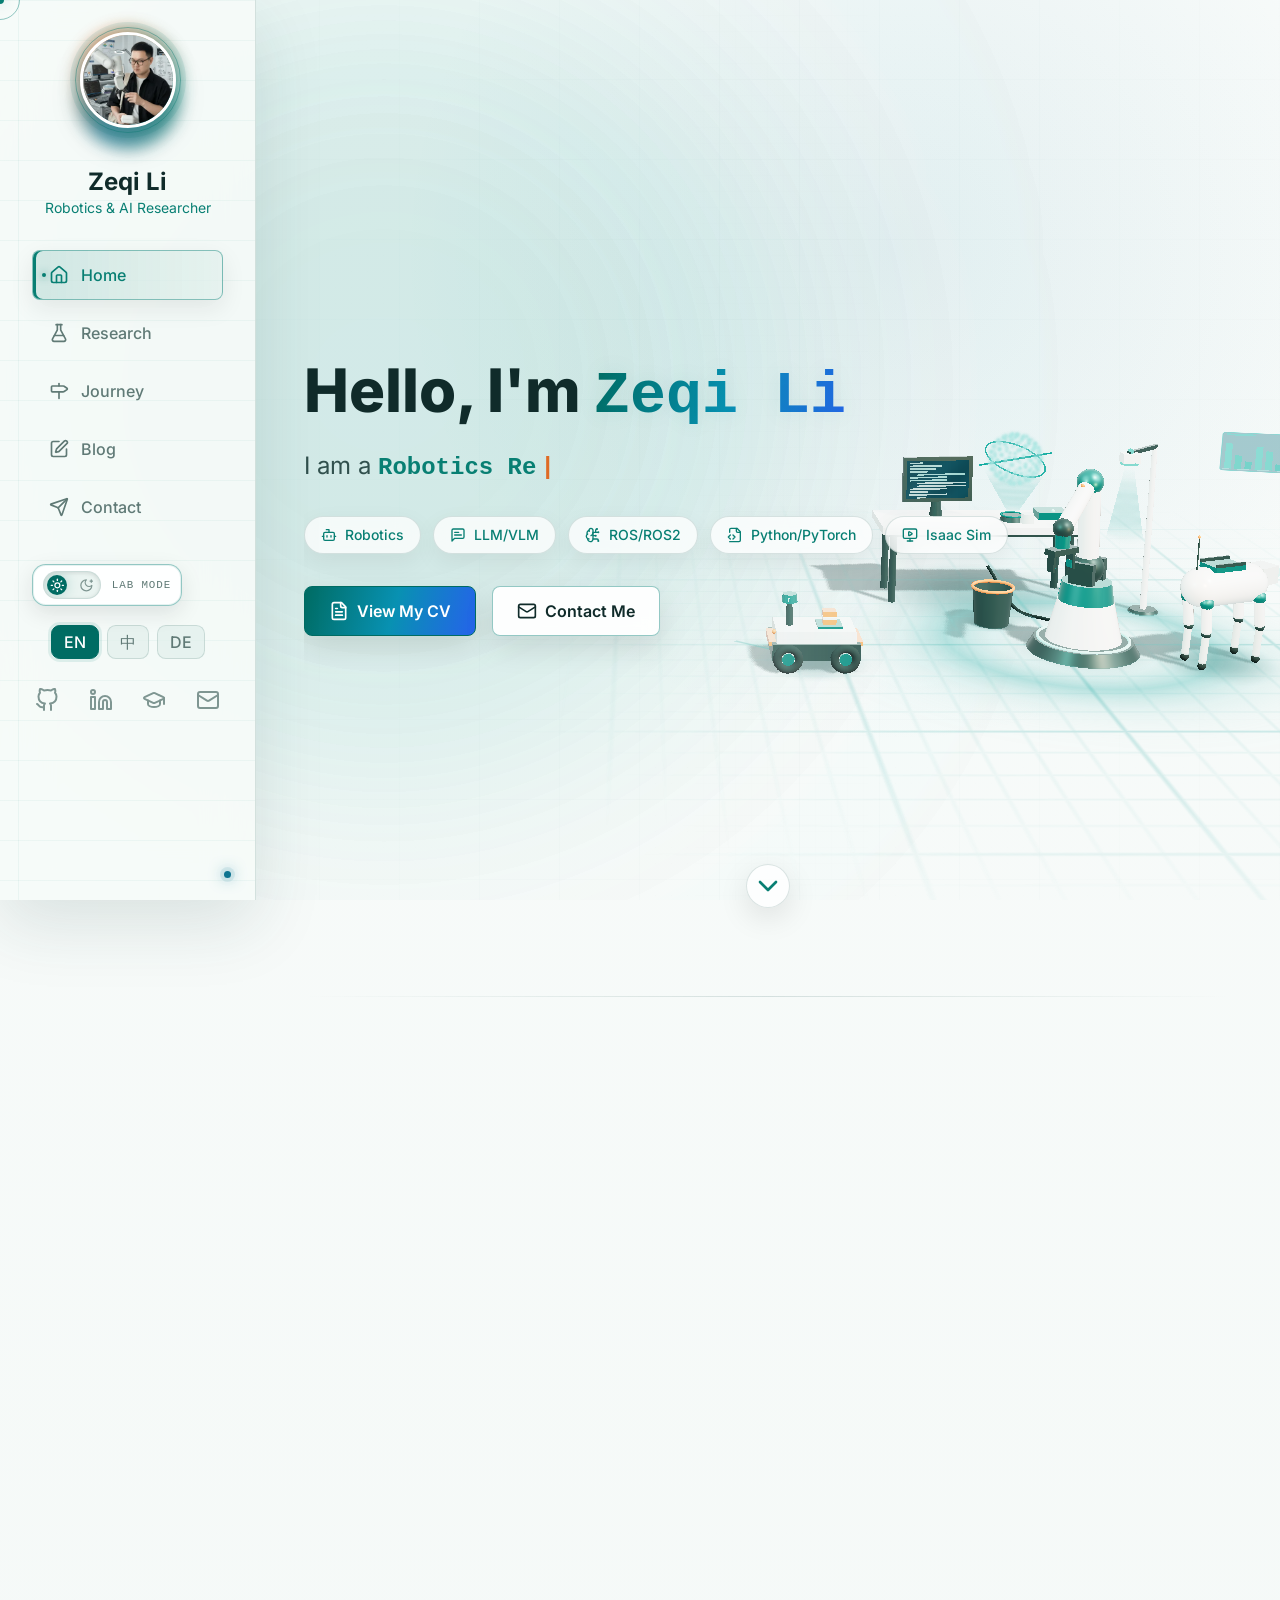
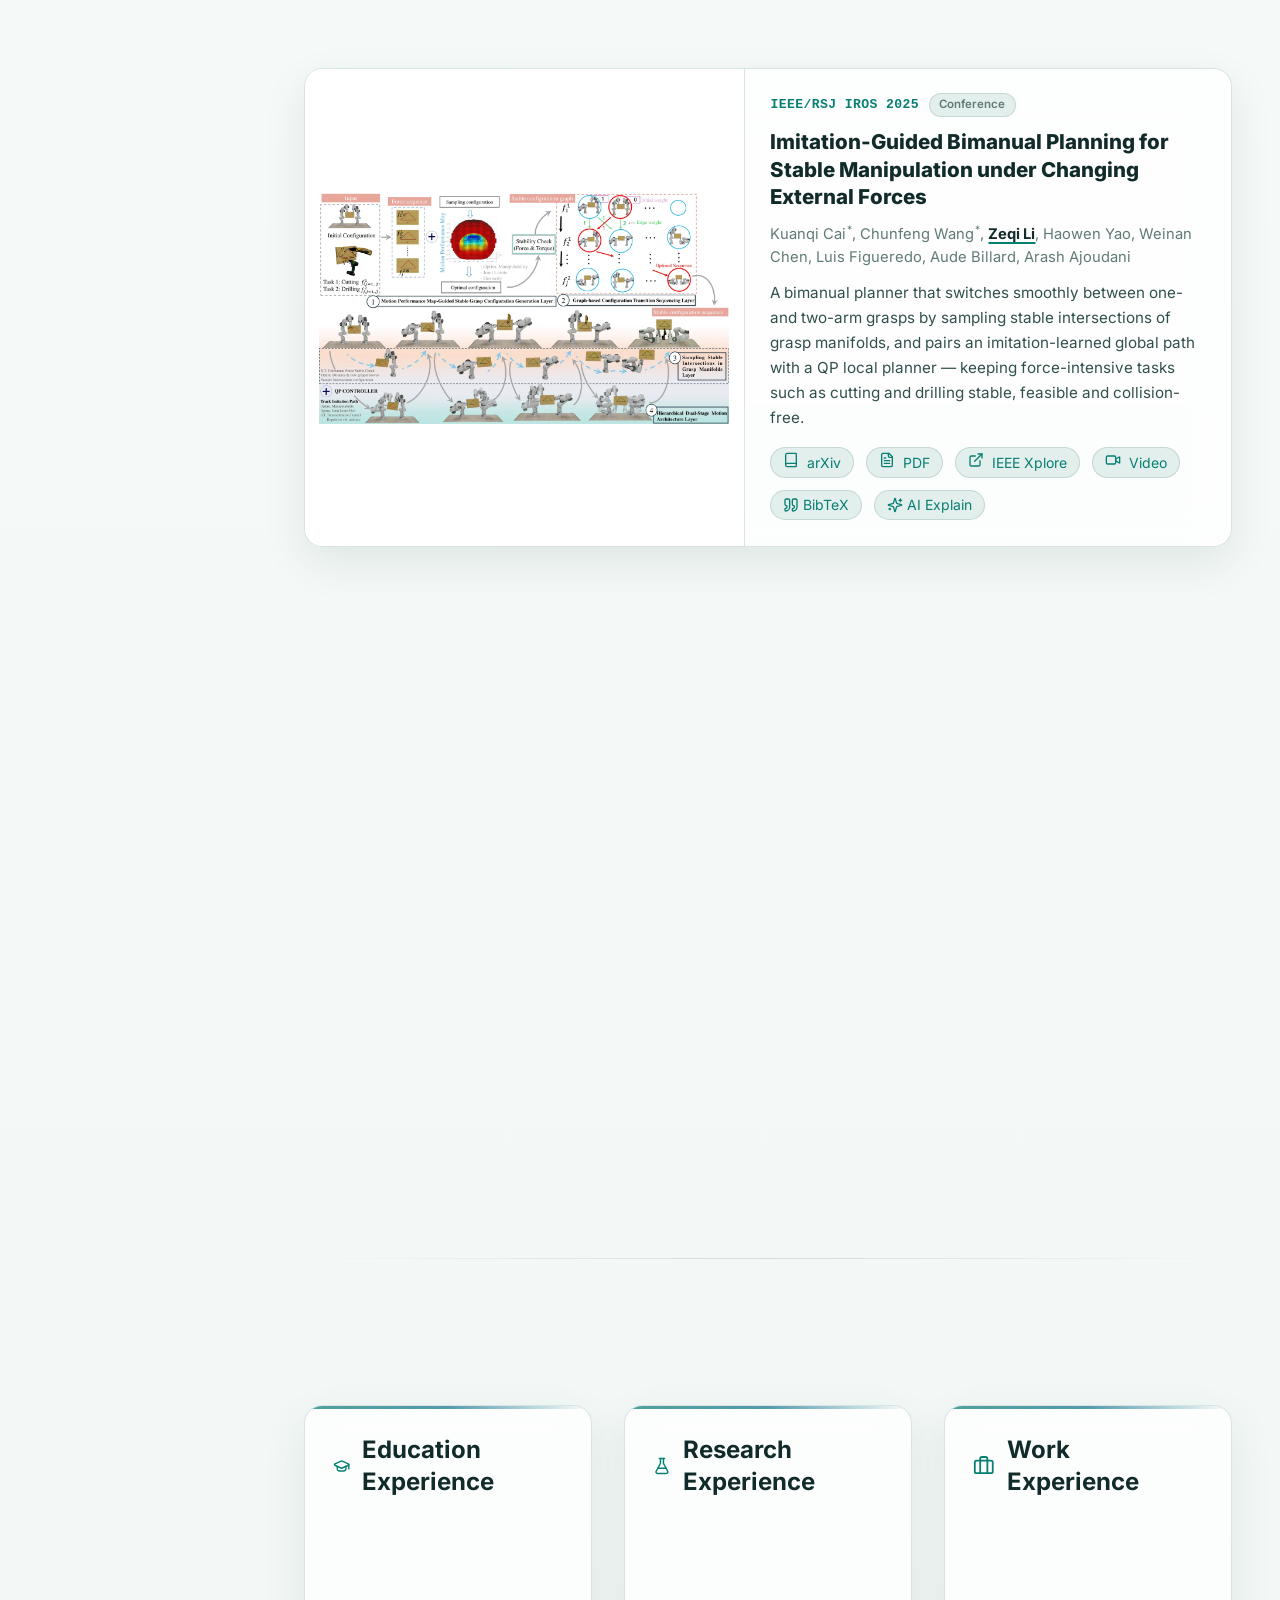
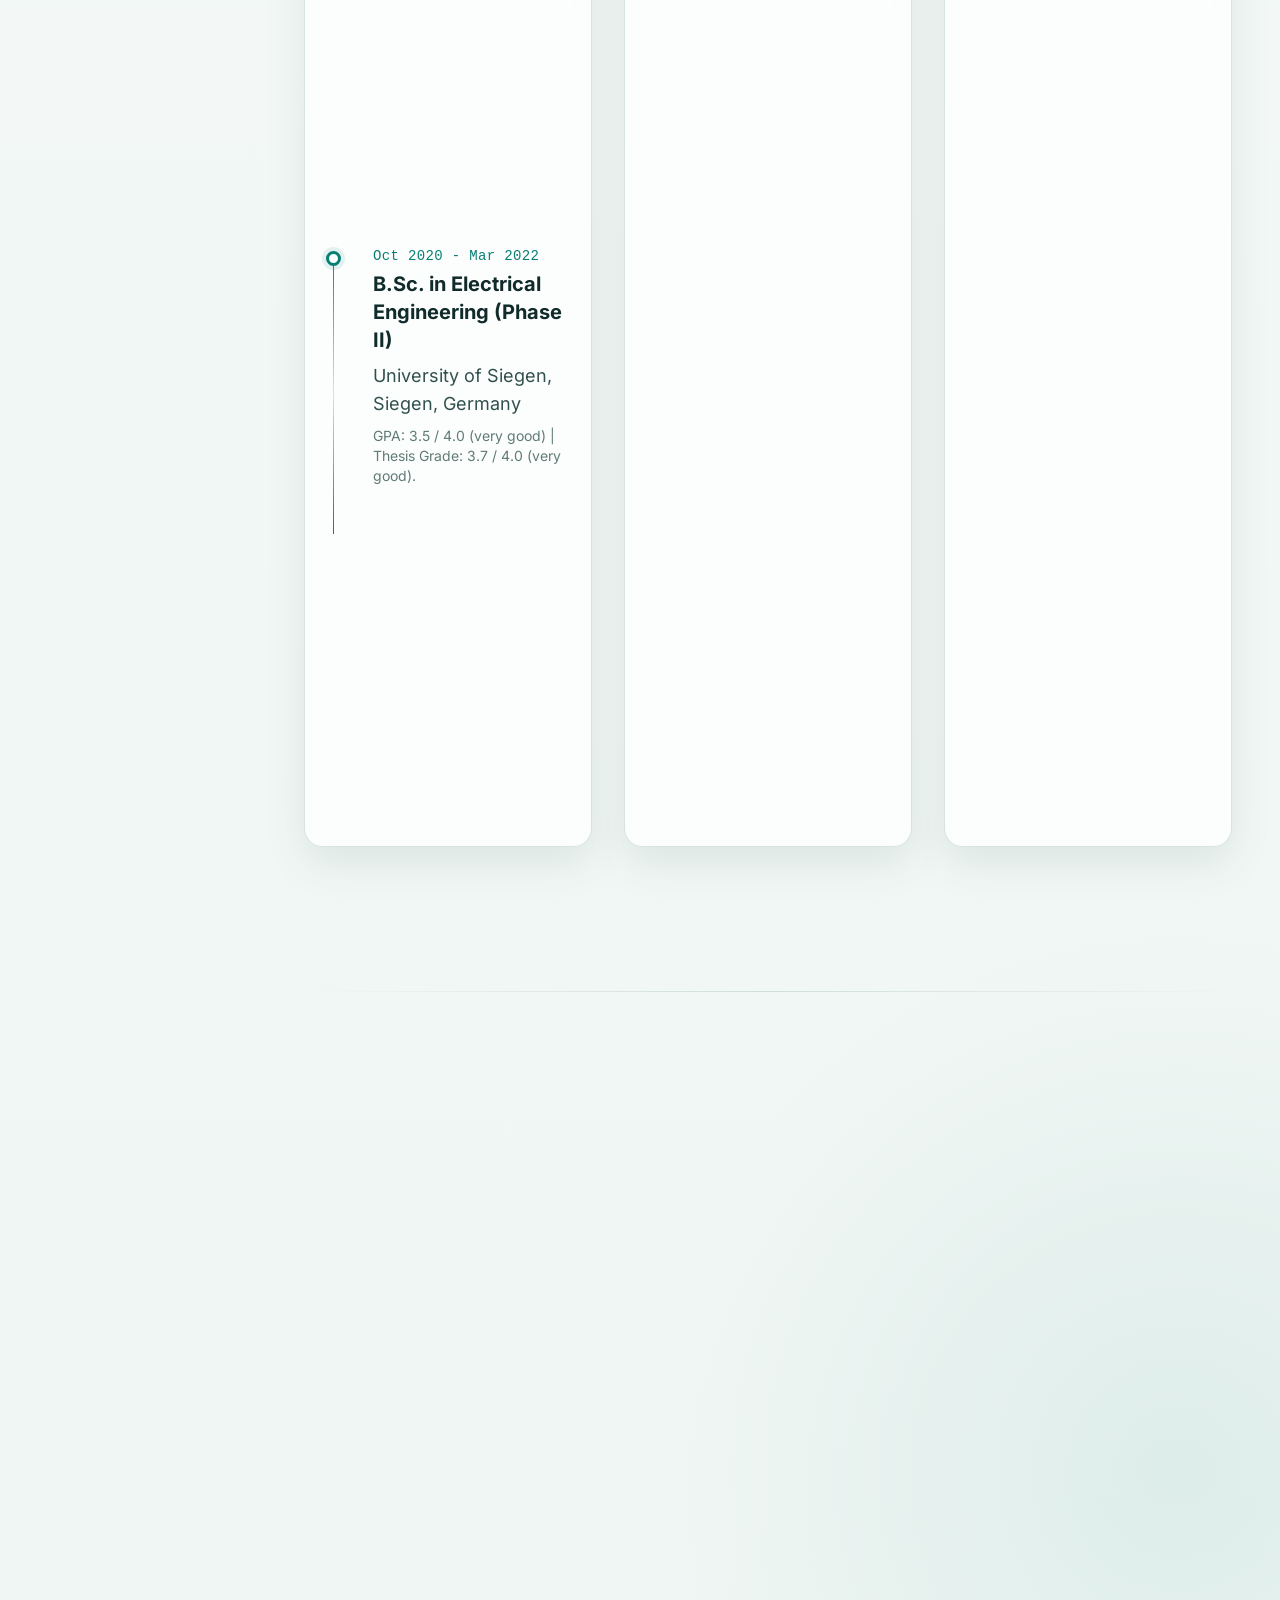
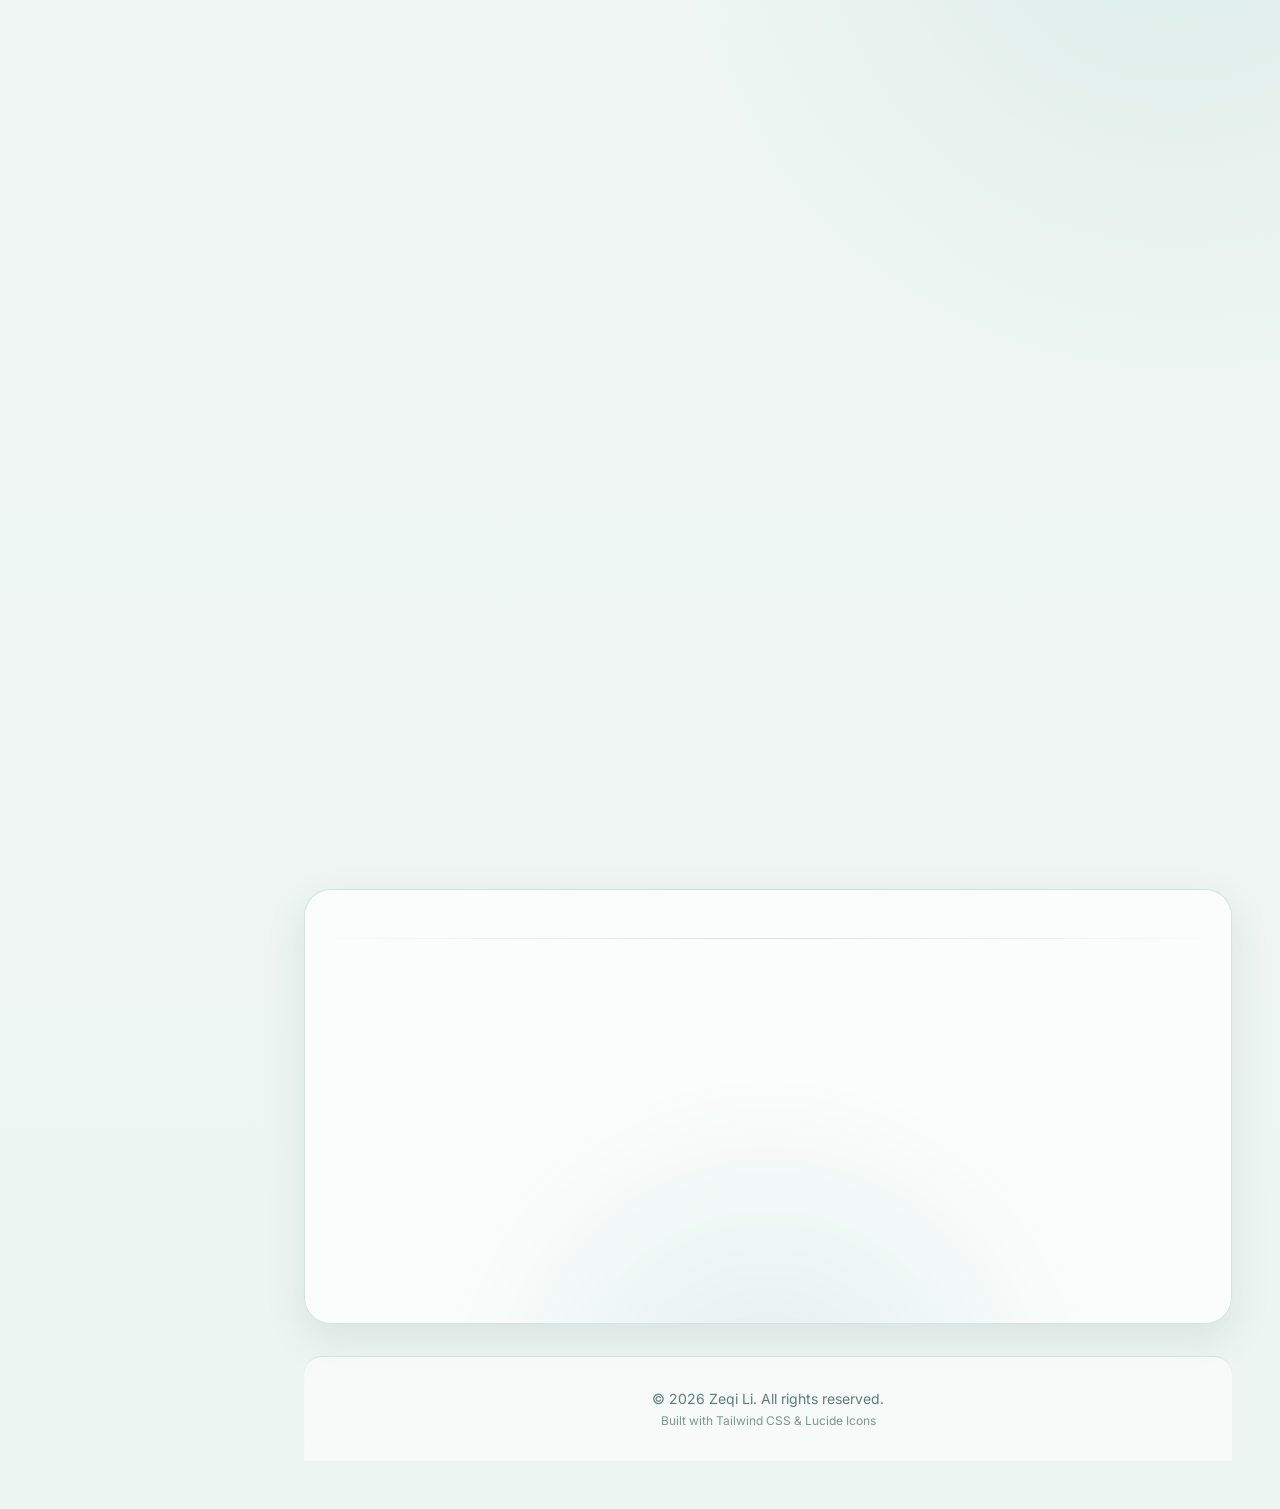
==== commit 283fa908: "feat: phone-native homepage layout Phones no longer get a squeezed desktop page. A separate layer (h" ====
--- a/index.html
+++ b/index.html
@@ -505,6 +505,9 @@
         }
     </style>
     <link rel="stylesheet" href="assets/css/home-redesign.css">
+    <!-- 手机端独立版式（不影响桌面）：顶部直播舞台 + 身份卡、横滑论文、分段历程、信息流博客、浮动导航坞 -->
+    <link rel="stylesheet" href="assets/css/home-mobile.css" media="(max-width: 767px)">
+    <script src="assets/js/home-mobile.js" defer></script>
 </head>
 
 <body class="home-page text-slate-300 font-inter relative overflow-x-hidden selection:bg-primary-500 selection:text-white">
@@ -639,6 +642,10 @@
     <main class="md:ml-64 p-6 md:p-12 pb-24 md:pb-12 relative z-10">
 
         <div class="md:hidden flex justify-end space-x-2 mb-6 mobile-controls" id="lang-switcher-mobile">
+            <a href="#home" class="m-brand">
+                <img src="assets/home/profile.webp" alt="" width="28" height="28" decoding="async">
+                <span data-i18n-key="profile.name">Zeqi Li</span>
+            </a>
             <button class="theme-toggle" type="button" data-theme-toggle aria-pressed="false"
                 aria-label="LAB MODE: switch to dark cosmic theme" title="Switch to dark theme">
                 <span class="theme-toggle-track" aria-hidden="true">
@@ -648,16 +655,28 @@
                 </span>
                 <span class="theme-toggle-label">LAB MODE</span>
             </button>
-            <button class="lang-btn active" data-lang="en">EN</button>
-            <button class="lang-btn" data-lang="zh">中</button>
-            <button class="lang-btn" data-lang="de">DE</button>
+            <div class="m-lang" role="group" aria-label="Language">
+                <button class="lang-btn active" data-lang="en">EN</button>
+                <button class="lang-btn" data-lang="zh">中</button>
+                <button class="lang-btn" data-lang="de">DE</button>
+            </div>
         </div>
 
         <!-- 区域1: 英雄/主页 -->
         <section id="home" class="min-h-screen flex items-center scroll-mt-16 relative">
+            <!-- 手机端：Three.js 画布是页面顶部的"直播监视器"，这里是叠在上面的 HUD（装饰性） -->
+            <div class="m-hud m-only" aria-hidden="true">
+                <span class="m-hud-tag"><span class="m-hud-dot"></span><span class="m-hud-state m-hud-sync">SYNC</span><span
+                        class="m-hud-state m-hud-live">LIVE</span><span class="m-hud-state m-hud-idle">STANDBY</span></span>
+                <span class="m-hud-channel"><span class="m-hud-lab">CAM-01 · LOGISTICS CELL</span><span
+                        class="m-hud-space">SKY-CHART · DEEP FIELD</span></span>
+                <span class="m-hud-time" data-hud-clock>00:00:00</span>
+            </div>
             <!-- 首屏内容不走滚动淡入（opacity:0 会推迟首屏绘制/LCP），只做位移入场 -->
             <div class="hero-enter w-full hero-layout">
                 <div class="hero-copy">
+                    <img class="m-avatar m-only" src="assets/home/profile.webp" alt="Portrait of Zeqi Li" width="80"
+                        height="80" decoding="async">
                     <!-- 标题 -->
                     <h1 class="text-4xl md:text-6xl font-extrabold text-white mb-4">
                         <span data-i18n-key="hero.greeting">Hello, I'm</span>
@@ -891,6 +910,7 @@
                     </div>
                 </article>
             </div>
+            <div class="m-pager m-only" data-pager-for=".pub-list"></div>
             <div class="research-footer scroll-animate" style="transition-delay: 250ms;">
                 <p class="pub-footnote"><sup>*</sup> <span data-i18n-key="research.equal">Equal contribution</span></p>
                 <a href="https://scholar.google.com/citations?hl=en&user=IiApesIAAAAJ" target="_blank" rel="noopener noreferrer"
@@ -910,9 +930,18 @@
                 <i data-lucide="map" class="w-8 h-8 inline-block mr-2 text-primary-400"></i> <span
                     data-i18n-key="journey.title">Academic Journey</span>
             </h2>
-            <div class="max-w-7xl mx-auto grid grid-cols-1 lg:grid-cols-3 gap-8">
+            <div class="m-segment m-only" role="group" aria-label="Academic Journey" style="--seg-count: 3;">
+                <button type="button" data-journey-tab="0" aria-controls="journey-edu" aria-current="true"><i
+                        data-lucide="graduation-cap"></i><span data-i18n-key="journey.tab.education">Education</span></button>
+                <button type="button" data-journey-tab="1" aria-controls="journey-research"><i
+                        data-lucide="flask-conical"></i><span data-i18n-key="journey.tab.research">Research</span></button>
+                <button type="button" data-journey-tab="2" aria-controls="journey-work"><i
+                        data-lucide="briefcase"></i><span data-i18n-key="journey.tab.work">Work</span></button>
+                <span class="m-segment-thumb" aria-hidden="true"></span>
+            </div>
+            <div class="max-w-7xl mx-auto grid grid-cols-1 lg:grid-cols-3 gap-8 journey-panes">
                 <!-- 列 1：Education -->
-                <div>
+                <div id="journey-edu">
                     <!-- Education Experience -->
                     <div class="flex items-center mb-8">
                         <i data-lucide="graduation-cap" class="w-6 h-6 mr-3 text-primary-400"></i>
@@ -961,7 +990,7 @@
                 </div>
 
                 <!-- 列 2：Research -->
-                <div>
+                <div id="journey-research">
                     <!-- Research Experience -->
                     <div class="flex items-center mb-8">
                         <i data-lucide="flask-conical" class="w-6 h-6 mr-3 text-primary-400"></i>
@@ -1004,7 +1033,7 @@
                 </div>
 
                 <!-- 列 3：Work -->
-                <div>
+                <div id="journey-work">
                     <!-- Work Experience -->
                     <div class="flex items-center mb-8">
                         <i data-lucide="briefcase" class="w-6 h-6 mr-3 text-primary-400"></i>
@@ -1177,6 +1206,20 @@
                     drapandiger@gmail.com
                 </a>
             </div>
+            <div class="m-contact-grid m-only">
+                <a href="CV.pdf" target="_blank" rel="noopener noreferrer" class="m-tile"><i data-lucide="file-text"></i><span
+                        data-i18n-key="contact.tile.cv">CV</span></a>
+                <a href="https://scholar.google.com/citations?hl=en&user=IiApesIAAAAJ" target="_blank" rel="noopener noreferrer"
+                    class="m-tile"><i data-lucide="graduation-cap"></i><span>Scholar</span></a>
+                <a href="https://github.com/Drapandiger" target="_blank" rel="noopener noreferrer" class="m-tile"><svg
+                        xmlns="http://www.w3.org/2000/svg" width="24" height="24" viewBox="0 0 24 24" fill="none"
+                        stroke="currentColor" stroke-width="2" stroke-linecap="round" stroke-linejoin="round"
+                        aria-hidden="true"><path d="M9 19c-5 1.5-5-2.5-7-3m14 6v-3.87a3.37 3.37 0 0 0-.94-2.61c3.14-.35 6.44-1.54 6.44-7A5.44 5.44 0 0 0 20 4.77 5.07 5.07 0 0 0 19.91 1S18.73.65 16 2.48a13.38 13.38 0 0 0-7 0C6.27.65 5.09 1 5.09 1A5.07 5.07 0 0 0 5 4.77a5.44 5.44 0 0 0-1.5 3.78c0 5.42 3.3 6.61 6.44 7A3.37 3.37 0 0 0 9 18.13V22"></path></svg><span>GitHub</span></a>
+                <a href="https://www.linkedin.com/in/zeqi-li-tum" target="_blank" rel="noopener noreferrer" class="m-tile"><svg
+                        xmlns="http://www.w3.org/2000/svg" width="24" height="24" viewBox="0 0 24 24" fill="none"
+                        stroke="currentColor" stroke-width="2" stroke-linecap="round" stroke-linejoin="round"
+                        aria-hidden="true"><path d="M16 8a6 6 0 0 1 6 6v7h-4v-7a2 2 0 0 0-2-2 2 2 0 0 0-2 2v7h-4v-7a6 6 0 0 1 6-6z"></path><rect x="2" y="9" width="4" height="12"></rect><circle cx="4" cy="4" r="2"></circle></svg><span>LinkedIn</span></a>
+            </div>
         </section>
 
         <footer class="text-center py-8 border-t border-slate-800 relative z-10 bg-slate-900/50 backdrop-blur">
@@ -1206,6 +1249,7 @@
                 'common.project_page': '项目主页', 'common.paper': '论文', 'common.bibtex': 'BibTeX', 'common.copied': '已复制！', 'common.under_construction': '施工中',
                 'blog.cat.practice': '项目实践', 'blog.cat.frontier': '前沿探索', 'blog.bo.tag1': '贝叶斯优化', 'blog.bo.tag2': '可达性分析',
                 'journey.title': '学术历程',
+                'journey.tab.education': '教育', 'journey.tab.research': '科研', 'journey.tab.work': '工作', 'contact.tile.cv': '简历',
                 'journey.category.education': '教育经历', 'journey.category.research': '科研经历', 'journey.category.work': '工作经历',
                 'journey.item0.date': '2025年5月 - 至今', 'journey.item0.degree': '远程研究助理', 'journey.item0.school': '意大利技术研究院 (IIT), 热那亚, 意大利',
                 'journey.item05.date': '2025年1月 - 2025年4月', 'journey.item05.degree': '研究协作者', 'journey.item05.school': '意大利技术研究院 (IIT), 热那亚, 意大利',
@@ -1239,6 +1283,7 @@
                 'common.project_page': 'Project Page', 'common.paper': 'Paper', 'common.bibtex': 'BibTeX', 'common.copied': 'Copied!', 'common.under_construction': 'Under Construction',
                 'blog.cat.practice': 'Project Practice', 'blog.cat.frontier': 'Frontier Exploration', 'blog.bo.tag1': 'BayesianOpt', 'blog.bo.tag2': 'Reachability',
                 'journey.title': 'Academic Journey',
+                'journey.tab.education': 'Education', 'journey.tab.research': 'Research', 'journey.tab.work': 'Work', 'contact.tile.cv': 'CV',
                 'journey.category.education': 'Education Experience', 'journey.category.research': 'Research Experience', 'journey.category.work': 'Work Experience',
                 'journey.item0.date': 'May 2025 - Current', 'journey.item0.degree': 'Remote Research Assistant', 'journey.item0.school': 'Italian Institute of Technology (IIT), Genoa, Italy',
                 'journey.item05.date': 'Jan 2025 - Apr 2025', 'journey.item05.degree': 'Research Collaborator', 'journey.item05.school': 'Italian Institute of Technology (IIT), Genoa, Italy',
@@ -1272,6 +1317,7 @@
                 'common.project_page': 'Projektseite', 'common.paper': 'Artikel', 'common.bibtex': 'BibTeX', 'common.copied': 'Kopiert!', 'common.under_construction': 'In Arbeit',
                 'blog.cat.practice': 'Projektpraxis', 'blog.cat.frontier': 'Forschungsfront', 'blog.bo.tag1': 'Bayes-Optimierung', 'blog.bo.tag2': 'Erreichbarkeit',
                 'journey.title': 'Akademischer Werdegang',
+                'journey.tab.education': 'Bildung', 'journey.tab.research': 'Forschung', 'journey.tab.work': 'Beruf', 'contact.tile.cv': 'Lebenslauf',
                 'journey.category.education': 'Bildungserfahrung', 'journey.category.research': 'Forschungserfahrung', 'journey.category.work': 'Berufserfahrung',
                 'journey.item0.date': 'Mai 2025 - Aktuell', 'journey.item0.degree': 'Wissenschaftlicher Mitarbeiter (Remote)', 'journey.item0.school': 'Istituto Italiano di Tecnologia (IIT), Genua, Italien',
                 'journey.item05.date': 'Jan 2025 - Apr 2025', 'journey.item05.degree': 'Forschungskooperator', 'journey.item05.school': 'Istituto Italiano di Tecnologia (IIT), Genua, Italien',
--- a/assets/css/home-redesign.css
+++ b/assets/css/home-redesign.css
@@ -1535,32 +1535,7 @@
     display: none;
 }
 
-@media (max-width: 767px) {
-    body.home-page #neural-canvas {
-        -webkit-mask-image: linear-gradient(
-            180deg,
-            transparent 0%,
-            rgba(0, 0, 0, 0.06) 38%,
-            #000 68%,
-            rgba(0, 0, 0, 0.78) 100%
-        );
-        mask-image: linear-gradient(
-            180deg,
-            transparent 0%,
-            rgba(0, 0, 0, 0.06) 38%,
-            #000 68%,
-            rgba(0, 0, 0, 0.78) 100%
-        );
-    }
-
-    html.webgl-ready[data-theme="light"] body.home-page #neural-canvas {
-        opacity: 0.62;
-    }
-
-    html.webgl-ready[data-theme="dark"] body.home-page #neural-canvas {
-        opacity: 0.72;
-    }
-}
+/* Phones: the canvas is the stage at the top of the page (home-mobile.css). */
 
 /* --------------------------------------------------------------------------
    Hero entrance — transform only, so the first paint (and LCP) is immediate
@@ -1780,3 +1755,10 @@
         font-size: 1.12rem;
     }
 }
+
+/* Phone-only furniture (HUD, avatar, pagers, tiles); styled in home-mobile.css. */
+@media (min-width: 768px) {
+    body.home-page .m-only {
+        display: none !important;
+    }
+}
--- a/assets/css/home-mobile.css
+++ b/assets/css/home-mobile.css
@@ -0,0 +1,1112 @@
+/*
+ * Homepage — phone edition. Loaded with media="(max-width: 767px)", so every
+ * rule here applies to phones only and the desktop layout is untouched.
+ *
+ * Concept: a pocket robot console. The Three.js scene becomes a live monitor
+ * at the top of the page (HUD + viewfinder corners), an ID sheet slides over
+ * its lower edge, and the sections below turn into phone-native components:
+ * a swipe deck for papers, segmented panes for the journey, a compact feed
+ * for posts, tap tiles for contact and a floating dock for navigation.
+ */
+
+body.home-page {
+    --m-gutter: 1rem;
+    --m-bar-h: 3.4rem;
+    --m-stage-h: clamp(25rem, 58svh, 34rem);
+    --m-sheet-overlap: 3.4rem;
+    --m-dock-h: 3.85rem;
+    --m-mono: ui-monospace, SFMono-Regular, Menlo, Monaco, Consolas, monospace;
+    counter-reset: m-section;
+}
+
+/* --------------------------------------------------------------------------
+   Ambient layers: lighter on a phone GPU
+   -------------------------------------------------------------------------- */
+
+body.home-page #scroll-progress,
+body.home-page .aurora-blob,
+body.home-page #spotlight-effect {
+    display: none;
+}
+
+html[data-theme="dark"] body.home-page .aurora-container::before {
+    animation: none;
+}
+
+/* --------------------------------------------------------------------------
+   Stage: the canvas is a monitor at the top of the document
+   -------------------------------------------------------------------------- */
+
+/* Backdrop behind the canvas; also the whole picture when WebGL is off. */
+body.home-page::before {
+    position: absolute;
+    z-index: 0;
+    top: 0;
+    right: 0;
+    left: 0;
+    height: var(--m-stage-h);
+    content: "";
+    pointer-events: none;
+    -webkit-mask-image: linear-gradient(180deg, #000 70%, transparent);
+    mask-image: linear-gradient(180deg, #000 70%, transparent);
+}
+
+html[data-theme="light"] body.home-page::before {
+    background:
+        radial-gradient(ellipse 85% 48% at 50% 64%, rgba(255, 255, 255, 0.92), transparent 72%),
+        linear-gradient(var(--home-grid) 1px, transparent 1px) 0 0 / 26px 26px,
+        linear-gradient(90deg, var(--home-grid) 1px, transparent 1px) 0 0 / 26px 26px,
+        linear-gradient(180deg, #dcede8 0%, #e9f4f0 55%, var(--home-bg) 100%);
+}
+
+html[data-theme="dark"] body.home-page::before {
+    background:
+        radial-gradient(ellipse 75% 45% at 50% 46%, rgba(91, 33, 182, 0.32), transparent 72%),
+        radial-gradient(ellipse 60% 36% at 78% 70%, rgba(8, 145, 178, 0.16), transparent 72%),
+        linear-gradient(180deg, #03040c 0%, #070a1d 100%);
+}
+
+html[data-theme] body.home-page #neural-canvas {
+    position: absolute;
+    top: 0;
+    left: 0;
+    width: 100%;
+    height: var(--m-stage-h);
+    -webkit-mask-image: linear-gradient(180deg, #000 0%, #000 80%, transparent 100%);
+    mask-image: linear-gradient(180deg, #000 0%, #000 80%, transparent 100%);
+}
+
+html.webgl-ready[data-theme] body.home-page #neural-canvas {
+    opacity: 1;
+}
+
+/* --------------------------------------------------------------------------
+   App bar: transparent over the stage, condenses once the name scrolls away
+   -------------------------------------------------------------------------- */
+
+body.home-page #lang-switcher-mobile {
+    position: fixed;
+    z-index: 40;
+    top: 0;
+    right: 0;
+    left: 0;
+    display: flex;
+    align-items: center;
+    justify-content: flex-start;
+    flex-wrap: nowrap;
+    gap: 0.5rem;
+    height: calc(var(--m-bar-h) + env(safe-area-inset-top));
+    margin: 0;
+    padding: env(safe-area-inset-top) var(--m-gutter) 0;
+    border-bottom: 1px solid transparent;
+    transition:
+        background-color 280ms ease,
+        border-color 280ms ease,
+        box-shadow 280ms ease;
+}
+
+body.home-page #lang-switcher-mobile > * + * {
+    margin-left: 0;
+}
+
+body.home-page #lang-switcher-mobile.is-condensed {
+    border-bottom-color: var(--home-border);
+    background: var(--home-nav-bg);
+    box-shadow: 0 10px 30px rgba(0, 0, 0, 0.08);
+    -webkit-backdrop-filter: blur(18px) saturate(140%);
+    backdrop-filter: blur(18px) saturate(140%);
+}
+
+body.home-page .m-brand {
+    display: flex;
+    align-items: center;
+    gap: 0.55rem;
+    min-width: 0;
+    margin-right: auto;
+    font-size: 0.95rem;
+    font-weight: 800;
+    letter-spacing: -0.01em;
+    color: var(--home-text-strong);
+    opacity: 0;
+    visibility: hidden;
+    pointer-events: none;
+    transform: translateY(0.4rem);
+    transition:
+        opacity 260ms ease,
+        transform 260ms cubic-bezier(0.22, 1, 0.36, 1),
+        visibility 0s linear 260ms;
+}
+
+body.home-page .m-brand span {
+    overflow: hidden;
+    text-overflow: ellipsis;
+    white-space: nowrap;
+}
+
+body.home-page #lang-switcher-mobile.is-condensed .m-brand {
+    opacity: 1;
+    visibility: visible;
+    pointer-events: auto;
+    transform: none;
+    transition-delay: 0s;
+}
+
+body.home-page .m-brand img {
+    flex: 0 0 auto;
+    width: 1.8rem;
+    height: 1.8rem;
+    border: 1.5px solid var(--home-primary);
+    border-radius: 50%;
+    object-fit: cover;
+}
+
+body.home-page .mobile-controls [data-theme-toggle] {
+    margin-right: 0;
+    border: 1px solid var(--home-border);
+    background: var(--home-surface);
+    -webkit-backdrop-filter: blur(12px);
+    backdrop-filter: blur(12px);
+}
+
+body.home-page .m-lang {
+    display: flex;
+    gap: 2px;
+    padding: 3px;
+    border: 1px solid var(--home-border);
+    border-radius: 0.85rem;
+    background: var(--home-surface);
+    -webkit-backdrop-filter: blur(12px);
+    backdrop-filter: blur(12px);
+}
+
+body.home-page .m-lang .lang-btn {
+    min-width: 2.15rem;
+    height: 1.95rem;
+    padding: 0 0.45rem;
+    border: 0;
+    border-radius: 0.62rem;
+    font-size: 0.78rem;
+    font-weight: 700;
+    color: var(--home-text-muted);
+    background: transparent;
+    box-shadow: none;
+}
+
+body.home-page .m-lang .lang-btn:not(.active):hover {
+    transform: none;
+    background: var(--home-primary-soft);
+}
+
+body.home-page .m-lang .lang-btn.active {
+    color: #ffffff;
+    background: var(--home-primary-strong);
+    box-shadow: none;
+}
+
+/* --------------------------------------------------------------------------
+   Page frame
+   -------------------------------------------------------------------------- */
+
+body.home-page main {
+    padding: 0 var(--m-gutter) calc(var(--m-dock-h) + 1.75rem + env(safe-area-inset-bottom));
+}
+
+/* :where() keeps this generic rule weaker than the per-section ones below. */
+body.home-page main > section:where(:not(#home)) {
+    padding: 3.1rem 0 0;
+    counter-increment: m-section;
+    /* Lands the section title just under the app bar after a dock tap. */
+    scroll-margin-top: calc(env(safe-area-inset-top) + 1.1rem);
+}
+
+body.home-page main > section:not(#home)::before {
+    display: none;
+}
+
+/* Scroll-in fades would leave swiped-in cards blank; show everything. */
+body.home-page main .scroll-animate {
+    opacity: 1;
+    transform: none;
+}
+
+body.home-page .card-interactive:hover,
+body.home-page .card-interactive:hover img {
+    transform: none;
+}
+
+body.home-page .card-interactive {
+    -webkit-tap-highlight-color: transparent;
+}
+
+/* Section titles: chapter number, title, short accent bar. */
+body.home-page main > section > h2 {
+    display: flex;
+    flex-direction: column;
+    align-items: flex-start;
+    gap: 0.45rem;
+    width: auto;
+    margin: 0 0 1.1rem;
+    padding: 0;
+    font-size: 1.7rem;
+    line-height: 1.12;
+    letter-spacing: -0.02em;
+    text-align: left;
+    filter: none;
+}
+
+body.home-page main > section > h2::before {
+    content: counter(m-section, decimal-leading-zero) " ——";
+    font-family: var(--m-mono);
+    font-size: 0.68rem;
+    font-weight: 700;
+    letter-spacing: 0.18em;
+    color: var(--home-primary);
+}
+
+body.home-page main > section > h2::after {
+    position: static;
+    width: 2.25rem;
+    height: 3px;
+    border-radius: 999px;
+}
+
+body.home-page main > section > h2 > i,
+body.home-page main > section > h2 > svg {
+    display: none;
+}
+
+/* --------------------------------------------------------------------------
+   Hero: HUD over the stage + ID sheet
+   -------------------------------------------------------------------------- */
+
+body.home-page #home {
+    display: block;
+    min-height: 0;
+    padding-top: calc(var(--m-stage-h) - var(--m-sheet-overlap));
+    overflow: visible;
+    border-radius: 0;
+    isolation: auto;
+}
+
+/* Viewfinder corners around the free part of the stage. */
+body.home-page #home::before {
+    position: absolute;
+    z-index: 2;
+    top: calc(var(--m-bar-h) + env(safe-area-inset-top) + 2.3rem);
+    right: 0;
+    left: 0;
+    height: calc(var(--m-stage-h) - var(--m-bar-h) - env(safe-area-inset-top) - 2.3rem - var(--m-sheet-overlap) - 0.6rem);
+    content: "";
+    pointer-events: none;
+    --corner: color-mix(in srgb, var(--home-primary) 55%, transparent);
+    background:
+        linear-gradient(var(--corner), var(--corner)) top left / 0.9rem 1.5px no-repeat,
+        linear-gradient(var(--corner), var(--corner)) top left / 1.5px 0.9rem no-repeat,
+        linear-gradient(var(--corner), var(--corner)) top right / 0.9rem 1.5px no-repeat,
+        linear-gradient(var(--corner), var(--corner)) top right / 1.5px 0.9rem no-repeat,
+        linear-gradient(var(--corner), var(--corner)) bottom left / 0.9rem 1.5px no-repeat,
+        linear-gradient(var(--corner), var(--corner)) bottom left / 1.5px 0.9rem no-repeat,
+        linear-gradient(var(--corner), var(--corner)) bottom right / 0.9rem 1.5px no-repeat,
+        linear-gradient(var(--corner), var(--corner)) bottom right / 1.5px 0.9rem no-repeat;
+}
+
+body.home-page .m-hud {
+    position: absolute;
+    z-index: 4;
+    top: calc(var(--m-bar-h) + env(safe-area-inset-top) + 0.25rem);
+    right: 0;
+    left: 0;
+    display: flex;
+    align-items: center;
+    gap: 0.55rem;
+    font-family: var(--m-mono);
+    font-size: 0.6rem;
+    font-weight: 700;
+    letter-spacing: 0.13em;
+    line-height: 1;
+    color: var(--home-text-muted);
+    pointer-events: none;
+}
+
+body.home-page .m-hud-tag {
+    display: inline-flex;
+    align-items: center;
+    gap: 0.4rem;
+    padding: 0.32rem 0.55rem;
+    border: 1px solid var(--home-border);
+    border-radius: 999px;
+    color: var(--home-text-strong);
+    background: var(--home-surface);
+    -webkit-backdrop-filter: blur(10px);
+    backdrop-filter: blur(10px);
+}
+
+body.home-page .m-hud-dot {
+    width: 0.42rem;
+    height: 0.42rem;
+    border-radius: 50%;
+    background: #94a3b8;
+}
+
+body.home-page .m-hud-state {
+    display: none;
+}
+
+html:not(.webgl-ready):not(.webgl-unavailable):not(.webgl-reduced-motion) body.home-page .m-hud-sync,
+html.webgl-ready body.home-page .m-hud-live,
+html.webgl-unavailable body.home-page .m-hud-idle,
+html.webgl-reduced-motion body.home-page .m-hud-idle {
+    display: inline;
+}
+
+html:not(.webgl-ready):not(.webgl-unavailable):not(.webgl-reduced-motion) body.home-page .m-hud-dot {
+    background: #f59e0b;
+    animation: m-blink 0.9s steps(2, jump-none) infinite;
+}
+
+html.webgl-ready body.home-page .m-hud-dot {
+    background: #ef4444;
+    box-shadow: 0 0 0 0 rgba(239, 68, 68, 0.55);
+    animation: m-rec 1.8s ease-out infinite;
+}
+
+body.home-page .m-hud-channel {
+    flex: 1 1 auto;
+    min-width: 0;
+    overflow: hidden;
+    text-overflow: ellipsis;
+    white-space: nowrap;
+}
+
+html[data-theme="light"] body.home-page .m-hud-space,
+html[data-theme="dark"] body.home-page .m-hud-lab {
+    display: none;
+}
+
+body.home-page .m-hud-time {
+    flex: 0 0 auto;
+    font-variant-numeric: tabular-nums;
+}
+
+@keyframes m-blink {
+    50% {
+        opacity: 0.2;
+    }
+}
+
+@keyframes m-rec {
+    0% {
+        box-shadow: 0 0 0 0 rgba(239, 68, 68, 0.55);
+    }
+    70%,
+    100% {
+        box-shadow: 0 0 0 0.45rem rgba(239, 68, 68, 0);
+    }
+}
+
+body.home-page #home > .hero-layout {
+    max-width: 100%;
+    padding-top: 0;
+}
+
+/* The ID sheet. */
+body.home-page .hero-copy {
+    position: relative;
+    z-index: 3;
+    max-width: 100%;
+    padding: 0.95rem 1.1rem 1.15rem;
+    border: 1px solid var(--home-border);
+    border-radius: 1.6rem;
+    background: var(--home-surface-strong);
+    box-shadow: 0 -12px 36px rgba(0, 0, 0, 0.07), var(--home-card-shadow);
+    -webkit-backdrop-filter: blur(22px) saturate(140%);
+    backdrop-filter: blur(22px) saturate(140%);
+}
+
+body.home-page .m-avatar {
+    position: absolute;
+    top: -2.35rem;
+    left: 1rem;
+    width: 4.7rem;
+    height: 4.7rem;
+    border: 3px solid var(--home-bg-elevated);
+    border-radius: 50%;
+    object-fit: cover;
+    box-shadow: 0 0 0 2px var(--home-primary), 0 14px 30px rgba(0, 0, 0, 0.2);
+}
+
+body.home-page #home h1 {
+    margin: 0 0 0.45rem;
+    font-size: 2.4rem;
+    line-height: 1.04;
+    letter-spacing: -0.02em;
+}
+
+/* "Hello, I'm" sits beside the avatar as a small overline. */
+body.home-page #home h1 > [data-i18n-key="hero.greeting"] {
+    display: flex;
+    align-items: center;
+    min-height: 1.45rem;
+    margin: 0 0 0.75rem 5.25rem;
+    font-family: var(--m-mono);
+    font-size: 0.7rem;
+    font-weight: 700;
+    letter-spacing: 0.14em;
+    text-transform: uppercase;
+    color: var(--home-text-muted);
+}
+
+body.home-page #home h1 .liquid-text {
+    padding-bottom: 0.1em;
+}
+
+/* Role line as a console prompt (no "I am a" prefix to get wrong). */
+body.home-page #home .hero-typing {
+    min-height: 0;
+    margin: 0 0 0.95rem;
+    overflow: hidden;
+    font-size: 0.98rem;
+    line-height: 1.5;
+    white-space: nowrap;
+}
+
+body.home-page #home .hero-typing .typing-text {
+    display: none;
+}
+
+body.home-page #home .hero-typing::before {
+    margin-right: 0.5rem;
+    content: "›";
+    font-family: var(--m-mono);
+    font-weight: 800;
+    color: var(--home-signal);
+}
+
+/* Skill chips: one swipeable row instead of a wrapped block. */
+body.home-page #home .flex.flex-wrap.gap-3 {
+    flex-wrap: nowrap;
+    gap: 0.45rem;
+    margin: 0 -1.1rem 1rem;
+    padding: 0.1rem 1.1rem 0.3rem;
+    overflow-x: auto;
+    scrollbar-width: none;
+    -webkit-mask-image: linear-gradient(90deg, transparent 0, #000 1.1rem, #000 calc(100% - 2rem), transparent);
+    mask-image: linear-gradient(90deg, transparent 0, #000 1.1rem, #000 calc(100% - 2rem), transparent);
+}
+
+body.home-page #home .flex.flex-wrap.gap-3::-webkit-scrollbar {
+    display: none;
+}
+
+body.home-page #home .flex.flex-wrap.gap-3 > span {
+    flex: 0 0 auto;
+    padding: 0.36rem 0.7rem;
+    font-size: 0.78rem;
+    white-space: nowrap;
+    box-shadow: none;
+}
+
+body.home-page #home .flex.flex-wrap.gap-3 > span:hover {
+    transform: none;
+}
+
+body.home-page #home .flex.flex-wrap.gap-3 > span svg {
+    width: 0.9rem;
+    height: 0.9rem;
+    margin-right: 0.35rem;
+}
+
+body.home-page #home .flex.gap-4 {
+    display: grid;
+    grid-template-columns: 1.3fr 1fr;
+    gap: 0.6rem;
+    width: 100%;
+}
+
+body.home-page #home .flex.gap-4 > a {
+    justify-content: center;
+    width: auto;
+    min-width: 0;
+    height: 2.95rem;
+    padding: 0 0.8rem;
+    border-radius: 0.95rem;
+    font-size: 0.9rem;
+    white-space: nowrap;
+}
+
+body.home-page #home .flex.gap-4 > a svg {
+    width: 1.05rem;
+    height: 1.05rem;
+}
+
+body.home-page #home .flex.gap-4 > a:hover {
+    transform: none;
+}
+
+/* --------------------------------------------------------------------------
+   Research: swipe deck with a pager
+   -------------------------------------------------------------------------- */
+
+body.home-page .pub-list {
+    display: flex;
+    gap: 0.75rem;
+    margin: 0 calc(var(--m-gutter) * -1);
+    padding: 0.2rem var(--m-gutter) 0.9rem;
+    overflow-x: auto;
+    overscroll-behavior-x: contain;
+    scroll-snap-type: x mandatory;
+    scroll-padding-inline: var(--m-gutter);
+    scrollbar-width: none;
+}
+
+body.home-page .pub-list::-webkit-scrollbar {
+    display: none;
+}
+
+body.home-page .pub-list > .pub-card {
+    flex: 0 0 min(86%, 22rem);
+    scroll-snap-align: start;
+    border-radius: 1.3rem;
+}
+
+body.home-page .pub-media {
+    padding: 0.55rem;
+}
+
+body.home-page .pub-body {
+    gap: 0.55rem;
+    padding: 0.95rem 1rem 1.05rem;
+}
+
+body.home-page .pub-meta {
+    gap: 0.35rem 0.45rem;
+}
+
+body.home-page .pub-venue {
+    font-size: 0.72rem;
+}
+
+body.home-page .pub-tag {
+    padding: 0.1rem 0.5rem;
+    font-size: 0.64rem;
+}
+
+body.home-page .pub-title {
+    font-size: 1.02rem;
+    line-height: 1.32;
+}
+
+body.home-page .pub-authors {
+    font-size: 0.78rem;
+    line-height: 1.5;
+}
+
+body.home-page .pub-desc {
+    font-size: 0.86rem;
+    line-height: 1.55;
+}
+
+body.home-page #research .pub-links {
+    gap: 0.4rem;
+    padding-top: 0.25rem;
+}
+
+body.home-page #research .card-interactive .pub-links > a,
+body.home-page #research .card-interactive .pub-links > button {
+    padding: 0.32rem 0.62rem;
+    font-size: 0.74rem;
+}
+
+body.home-page #research .card-interactive .pub-links svg {
+    width: 0.85rem;
+    height: 0.85rem;
+}
+
+body.home-page .m-pager {
+    display: flex;
+    align-items: center;
+    justify-content: center;
+    gap: 0.1rem;
+    min-height: 1.75rem;
+}
+
+body.home-page .m-pager button {
+    display: grid;
+    width: 1.6rem;
+    height: 1.6rem;
+    padding: 0;
+    place-items: center;
+    border: 0;
+    background: transparent;
+}
+
+body.home-page .m-pager button::before {
+    width: 0.45rem;
+    height: 0.45rem;
+    border-radius: 999px;
+    content: "";
+    background: var(--home-border-strong);
+    transition: width 300ms cubic-bezier(0.22, 1, 0.36, 1), background-color 300ms ease;
+}
+
+body.home-page .m-pager button[aria-current="true"]::before {
+    width: 1.35rem;
+    background: var(--home-primary);
+}
+
+body.home-page .m-pager-count {
+    margin-left: 0.45rem;
+    font-family: var(--m-mono);
+    font-size: 0.66rem;
+    font-weight: 700;
+    letter-spacing: 0.1em;
+    color: var(--home-text-muted);
+    font-variant-numeric: tabular-nums;
+}
+
+body.home-page .research-footer {
+    flex-direction: column;
+    align-items: flex-start;
+    gap: 0.65rem;
+    margin-top: 0.6rem;
+}
+
+body.home-page .pub-footnote {
+    font-size: 0.76rem;
+}
+
+body.home-page #research .research-more {
+    font-size: 0.82rem;
+}
+
+/* --------------------------------------------------------------------------
+   Journey: segmented control + swipeable panes
+   -------------------------------------------------------------------------- */
+
+body.home-page .m-segment {
+    position: relative;
+    display: grid;
+    grid-template-columns: repeat(var(--seg-count, 3), minmax(0, 1fr));
+    margin-bottom: 0.85rem;
+    padding: 0.25rem;
+    border: 1px solid var(--home-border);
+    border-radius: 1rem;
+    background: var(--home-surface);
+    -webkit-backdrop-filter: blur(14px);
+    backdrop-filter: blur(14px);
+}
+
+body.home-page .m-segment button {
+    position: relative;
+    z-index: 1;
+    display: flex;
+    align-items: center;
+    justify-content: center;
+    gap: 0.35rem;
+    min-width: 0;
+    height: 2.4rem;
+    padding: 0 0.3rem;
+    border: 0;
+    border-radius: 0.75rem;
+    font-size: 0.8rem;
+    font-weight: 700;
+    color: var(--home-text-muted);
+    background: transparent;
+    transition: color 240ms ease;
+}
+
+body.home-page .m-segment button span {
+    overflow: hidden;
+    text-overflow: ellipsis;
+    white-space: nowrap;
+}
+
+body.home-page .m-segment button svg {
+    flex: 0 0 auto;
+    width: 0.95rem;
+    height: 0.95rem;
+}
+
+body.home-page .m-segment button[aria-current="true"] {
+    color: #ffffff;
+}
+
+body.home-page .m-segment-thumb {
+    position: absolute;
+    z-index: 0;
+    top: 0.25rem;
+    bottom: 0.25rem;
+    left: 0.25rem;
+    width: calc((100% - 0.5rem) / var(--seg-count, 3));
+    border-radius: 0.75rem;
+    background: var(--home-primary-strong);
+    box-shadow: 0 6px 18px var(--home-glow);
+    transform: translateX(calc(var(--seg-pos, 0) * 100%));
+}
+
+body.home-page #journey .journey-panes {
+    display: flex;
+    align-items: flex-start;
+    gap: 0.75rem;
+    max-width: none;
+    margin: 0 calc(var(--m-gutter) * -1);
+    padding: 0 var(--m-gutter) 0.4rem;
+    overflow-x: auto;
+    overscroll-behavior-x: contain;
+    scroll-snap-type: x mandatory;
+    scroll-padding-inline: var(--m-gutter);
+    scrollbar-width: none;
+}
+
+body.home-page #journey .journey-panes::-webkit-scrollbar {
+    display: none;
+}
+
+body.home-page #journey .journey-panes > div {
+    flex: 0 0 100%;
+    padding: 1.15rem 1rem 0.35rem 1.1rem;
+    border-radius: 1.3rem;
+    scroll-snap-align: start;
+}
+
+/* The segmented control names each pane; keep the headings for screen readers. */
+body.home-page #journey .journey-panes > div > .flex.items-center {
+    position: absolute;
+    width: 1px;
+    height: 1px;
+    margin: 0;
+    overflow: hidden;
+    clip: rect(0 0 0 0);
+    white-space: nowrap;
+}
+
+body.home-page #journey .timeline-item {
+    padding-bottom: 1.15rem;
+    padding-left: 1.5rem;
+}
+
+body.home-page #journey .timeline-item:last-child {
+    padding-bottom: 0.8rem;
+}
+
+body.home-page #journey .timeline-dot {
+    left: -0.4rem;
+    width: 0.82rem;
+    height: 0.82rem;
+    border-width: 2.5px;
+}
+
+body.home-page #journey .timeline-item > p.text-sm {
+    margin-bottom: 0.2rem;
+    font-family: var(--m-mono);
+    font-size: 0.68rem;
+    letter-spacing: 0.04em;
+}
+
+body.home-page #journey .timeline-item > h3 {
+    margin-bottom: 0.15rem;
+    font-size: 1rem;
+    line-height: 1.3;
+}
+
+body.home-page #journey .timeline-item > p.text-lg {
+    margin-bottom: 0.2rem;
+    font-size: 0.84rem;
+    line-height: 1.4;
+}
+
+body.home-page #journey .timeline-item > p.text-slate-400 {
+    font-size: 0.74rem;
+    line-height: 1.45;
+}
+
+/* --------------------------------------------------------------------------
+   Blog: compact feed
+   -------------------------------------------------------------------------- */
+
+body.home-page #blog > h2 {
+    margin-bottom: 0.8rem;
+}
+
+body.home-page #blog > div.scroll-animate {
+    margin-bottom: 1.25rem;
+}
+
+body.home-page #blog > div > .flex.items-center {
+    margin-bottom: 0.55rem;
+}
+
+body.home-page #blog > div > .flex.items-center h3 {
+    font-family: var(--m-mono);
+    font-size: 0.68rem;
+    font-weight: 700;
+    letter-spacing: 0.16em;
+    text-transform: uppercase;
+    color: var(--home-text-muted);
+}
+
+body.home-page #blog > div > .flex.items-center svg {
+    width: 0.95rem;
+    height: 0.95rem;
+    margin-right: 0.5rem;
+}
+
+body.home-page #blog .grid {
+    display: flex;
+    flex-direction: column;
+    gap: 0.6rem;
+}
+
+body.home-page #blog .grid > a.card-interactive {
+    display: grid;
+    grid-template-columns: 5.6rem minmax(0, 1fr);
+    min-height: 6.1rem;
+    border-radius: 1.1rem;
+    transition: transform 160ms ease, background-color 240ms ease;
+}
+
+body.home-page #blog .grid > a.card-interactive:active {
+    transform: scale(0.985);
+}
+
+body.home-page #blog .grid > a > img {
+    width: 100%;
+    height: 100%;
+    min-height: 6.1rem;
+    object-fit: cover;
+    border-right: 1px solid var(--home-border);
+    border-bottom: 0;
+}
+
+body.home-page #blog .grid > a > .p-6 {
+    display: flex;
+    flex-direction: column;
+    justify-content: center;
+    min-width: 0;
+    padding: 0.65rem 0.85rem 0.7rem;
+}
+
+body.home-page #blog .grid > a .p-6 > p.font-mono {
+    margin-bottom: 0.2rem;
+    font-size: 0.66rem;
+}
+
+body.home-page #blog .grid > a .p-6 > h3 {
+    display: -webkit-box;
+    margin-bottom: 0.35rem;
+    overflow: hidden;
+    font-size: 0.9rem;
+    line-height: 1.3;
+    -webkit-line-clamp: 2;
+    -webkit-box-orient: vertical;
+}
+
+body.home-page #blog .grid > a .p-6 > p.text-sm:not(.font-mono) {
+    display: none;
+}
+
+body.home-page #blog .grid > a .p-6 > .flex {
+    flex-wrap: nowrap;
+    gap: 0.3rem;
+    overflow: hidden;
+}
+
+body.home-page #blog .grid > a .p-6 > .flex > span {
+    padding: 0.08rem 0.4rem;
+    font-size: 0.6rem;
+    white-space: nowrap;
+}
+
+/* "Under construction" shrinks to a badge on the thumbnail. */
+body.home-page #blog .card-interactive > .absolute.top-4.right-4 {
+    top: auto;
+    right: auto;
+    bottom: 0.4rem;
+    left: 0.4rem;
+    padding: 0.22rem;
+}
+
+body.home-page #blog .card-interactive > .absolute.top-4.right-4 svg {
+    width: 0.8rem;
+    height: 0.8rem;
+    margin: 0;
+}
+
+body.home-page #blog .card-interactive > .absolute.top-4.right-4 span {
+    position: absolute;
+    width: 1px;
+    height: 1px;
+    overflow: hidden;
+    clip: rect(0 0 0 0);
+    white-space: nowrap;
+}
+
+/* --------------------------------------------------------------------------
+   Contact: one card, one big button, four tiles
+   -------------------------------------------------------------------------- */
+
+body.home-page #contact {
+    margin: 2.6rem 0 0;
+    padding: 1.35rem 1.1rem 1.15rem;
+    scroll-margin-top: calc(var(--m-bar-h) + env(safe-area-inset-top) + 0.75rem);
+    border: 1px solid var(--home-border);
+    border-radius: 1.5rem;
+    background: var(--home-surface);
+    box-shadow: var(--home-card-shadow);
+    -webkit-backdrop-filter: blur(16px);
+    backdrop-filter: blur(16px);
+}
+
+body.home-page #contact > h2 {
+    width: auto;
+    margin: 0 0 0.7rem;
+}
+
+body.home-page #contact > p {
+    max-width: none;
+    margin-bottom: 1rem;
+    font-size: 0.9rem;
+    line-height: 1.55;
+    text-align: left;
+}
+
+body.home-page #contact > .flex.justify-center {
+    display: block;
+}
+
+body.home-page #contact a[href^="mailto:"] {
+    justify-content: center;
+    width: 100%;
+    padding: 0.85rem 1rem;
+    border-radius: 1rem;
+    font-size: 0.9rem;
+}
+
+body.home-page #contact a[href^="mailto:"] svg {
+    width: 1.15rem;
+    height: 1.15rem;
+    margin-right: 0.55rem;
+}
+
+body.home-page .m-contact-grid {
+    display: grid;
+    grid-template-columns: repeat(4, minmax(0, 1fr));
+    gap: 0.5rem;
+    margin-top: 0.6rem;
+}
+
+body.home-page .m-tile {
+    display: flex;
+    flex-direction: column;
+    align-items: center;
+    justify-content: center;
+    gap: 0.35rem;
+    min-width: 0;
+    min-height: 4.3rem;
+    padding: 0.5rem 0.25rem;
+    border: 1px solid var(--home-border);
+    border-radius: 1rem;
+    font-size: 0.68rem;
+    font-weight: 700;
+    color: var(--home-text-strong);
+    background: var(--home-surface-strong);
+    transition: transform 160ms ease, border-color 240ms ease;
+    -webkit-tap-highlight-color: transparent;
+}
+
+body.home-page .m-tile span {
+    max-width: 100%;
+    overflow: hidden;
+    text-overflow: ellipsis;
+    white-space: nowrap;
+}
+
+body.home-page .m-tile svg {
+    width: 1.3rem;
+    height: 1.3rem;
+    color: var(--home-primary);
+}
+
+body.home-page .m-tile:active {
+    border-color: var(--home-border-strong);
+    transform: scale(0.96);
+}
+
+body.home-page main > footer.text-center {
+    margin-top: 1.25rem;
+    padding: 0.75rem 0 0;
+    border-top: 0;
+    border-radius: 0;
+    background: none;
+    -webkit-backdrop-filter: none;
+    backdrop-filter: none;
+}
+
+body.home-page main > footer p {
+    font-size: 0.7rem;
+}
+
+/* --------------------------------------------------------------------------
+   Floating dock
+   -------------------------------------------------------------------------- */
+
+body.home-page > nav.md\:hidden {
+    right: 0.75rem;
+    bottom: calc(0.6rem + env(safe-area-inset-bottom));
+    left: 0.75rem;
+    padding-bottom: 0;
+    border: 1px solid var(--home-border);
+    border-radius: 1.45rem;
+    box-shadow: 0 16px 40px rgba(0, 0, 0, 0.16);
+}
+
+body.home-page #mobile-nav {
+    height: var(--m-dock-h);
+    padding: 0 0.3rem;
+}
+
+body.home-page .mobile-nav-link {
+    gap: 0.1rem;
+    min-width: 3.5rem;
+    padding: 0.38rem 0.2rem;
+    border-radius: 1.05rem;
+    transition: color 240ms ease, background-color 240ms ease;
+}
+
+body.home-page .mobile-nav-link svg {
+    width: 1.3rem;
+    height: 1.3rem;
+}
+
+body.home-page > nav.md\:hidden .mobile-nav-link span {
+    font-size: 0.62rem;
+    font-weight: 600;
+}
+
+body.home-page .mobile-nav-link.active::before {
+    display: none;
+}
+
+@media (max-width: 360px) {
+    body.home-page {
+        --m-gutter: 0.8rem;
+    }
+
+    body.home-page #home h1 {
+        font-size: 2.1rem;
+    }
+
+    body.home-page .m-segment button svg {
+        display: none;
+    }
+
+    body.home-page .m-contact-grid {
+        grid-template-columns: repeat(2, minmax(0, 1fr));
+    }
+}
+
+@media (prefers-reduced-motion: reduce) {
+    body.home-page .m-hud-dot {
+        animation: none !important;
+    }
+}
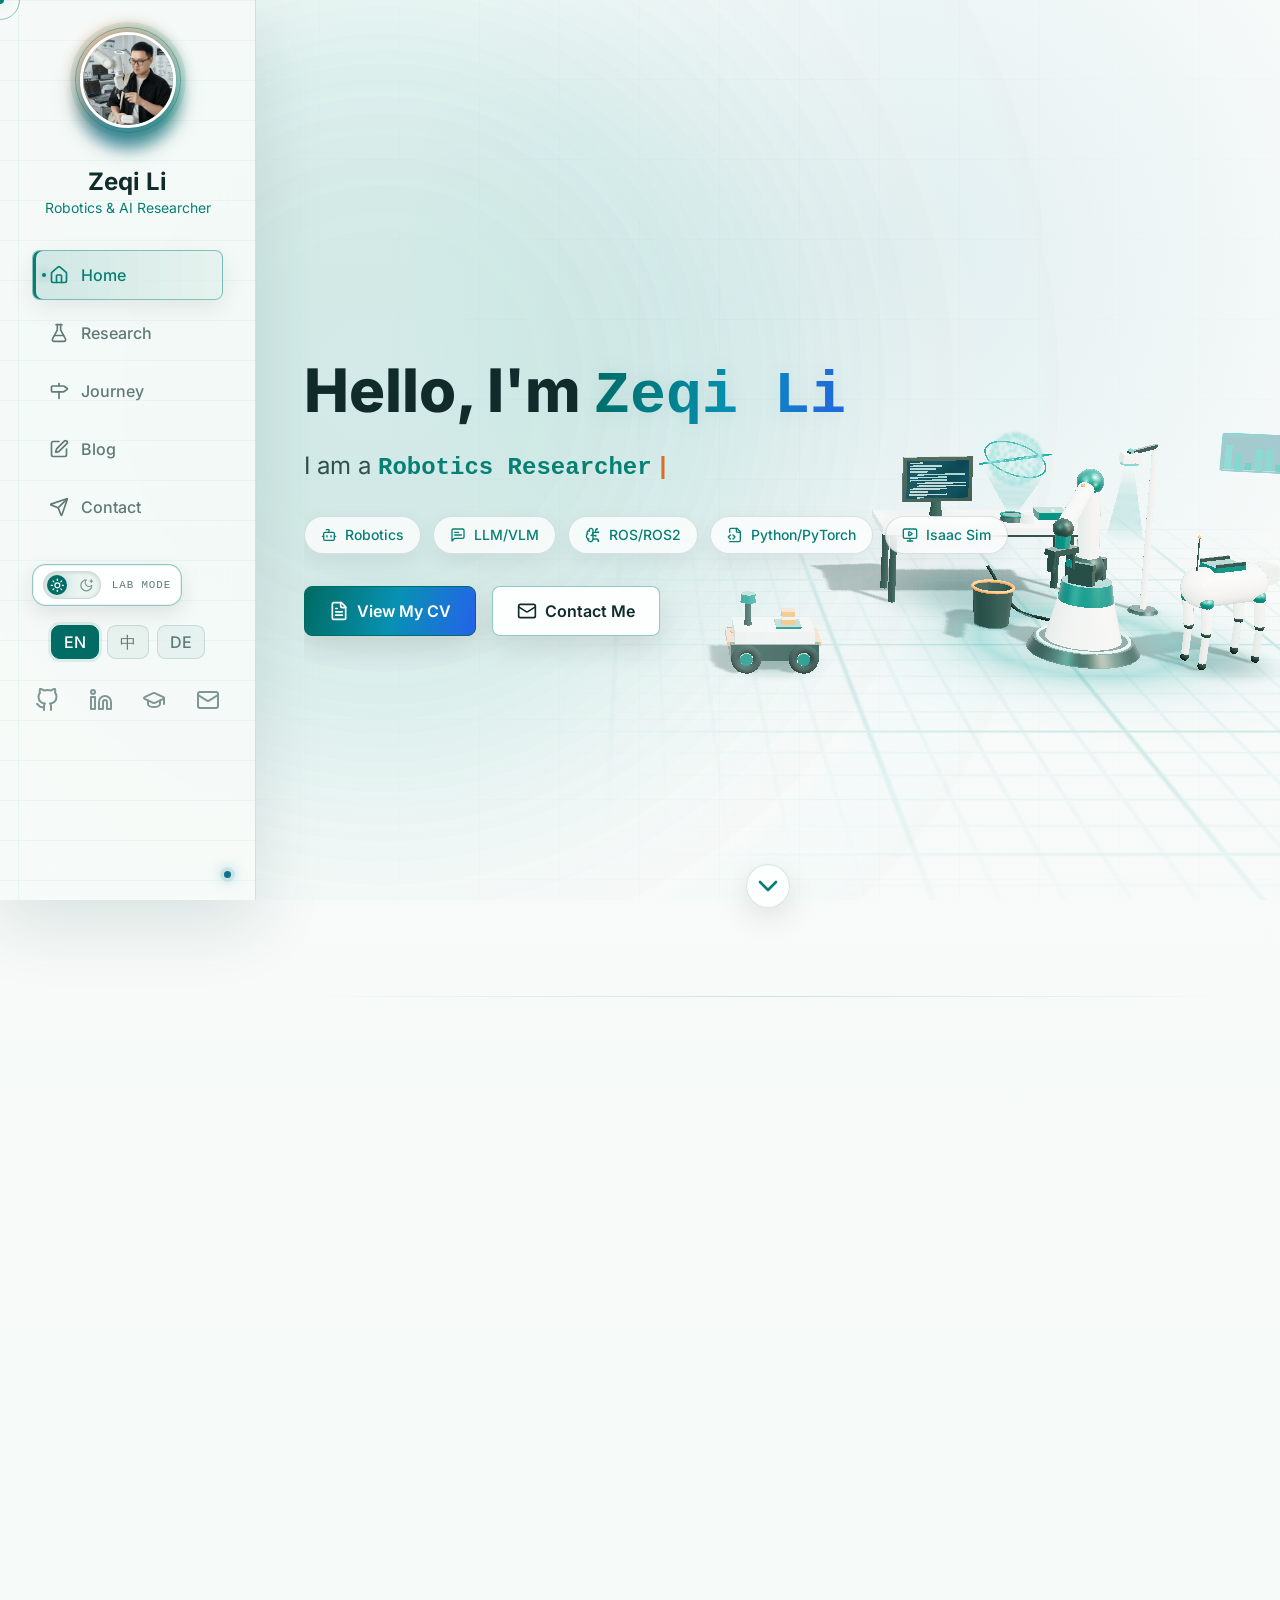
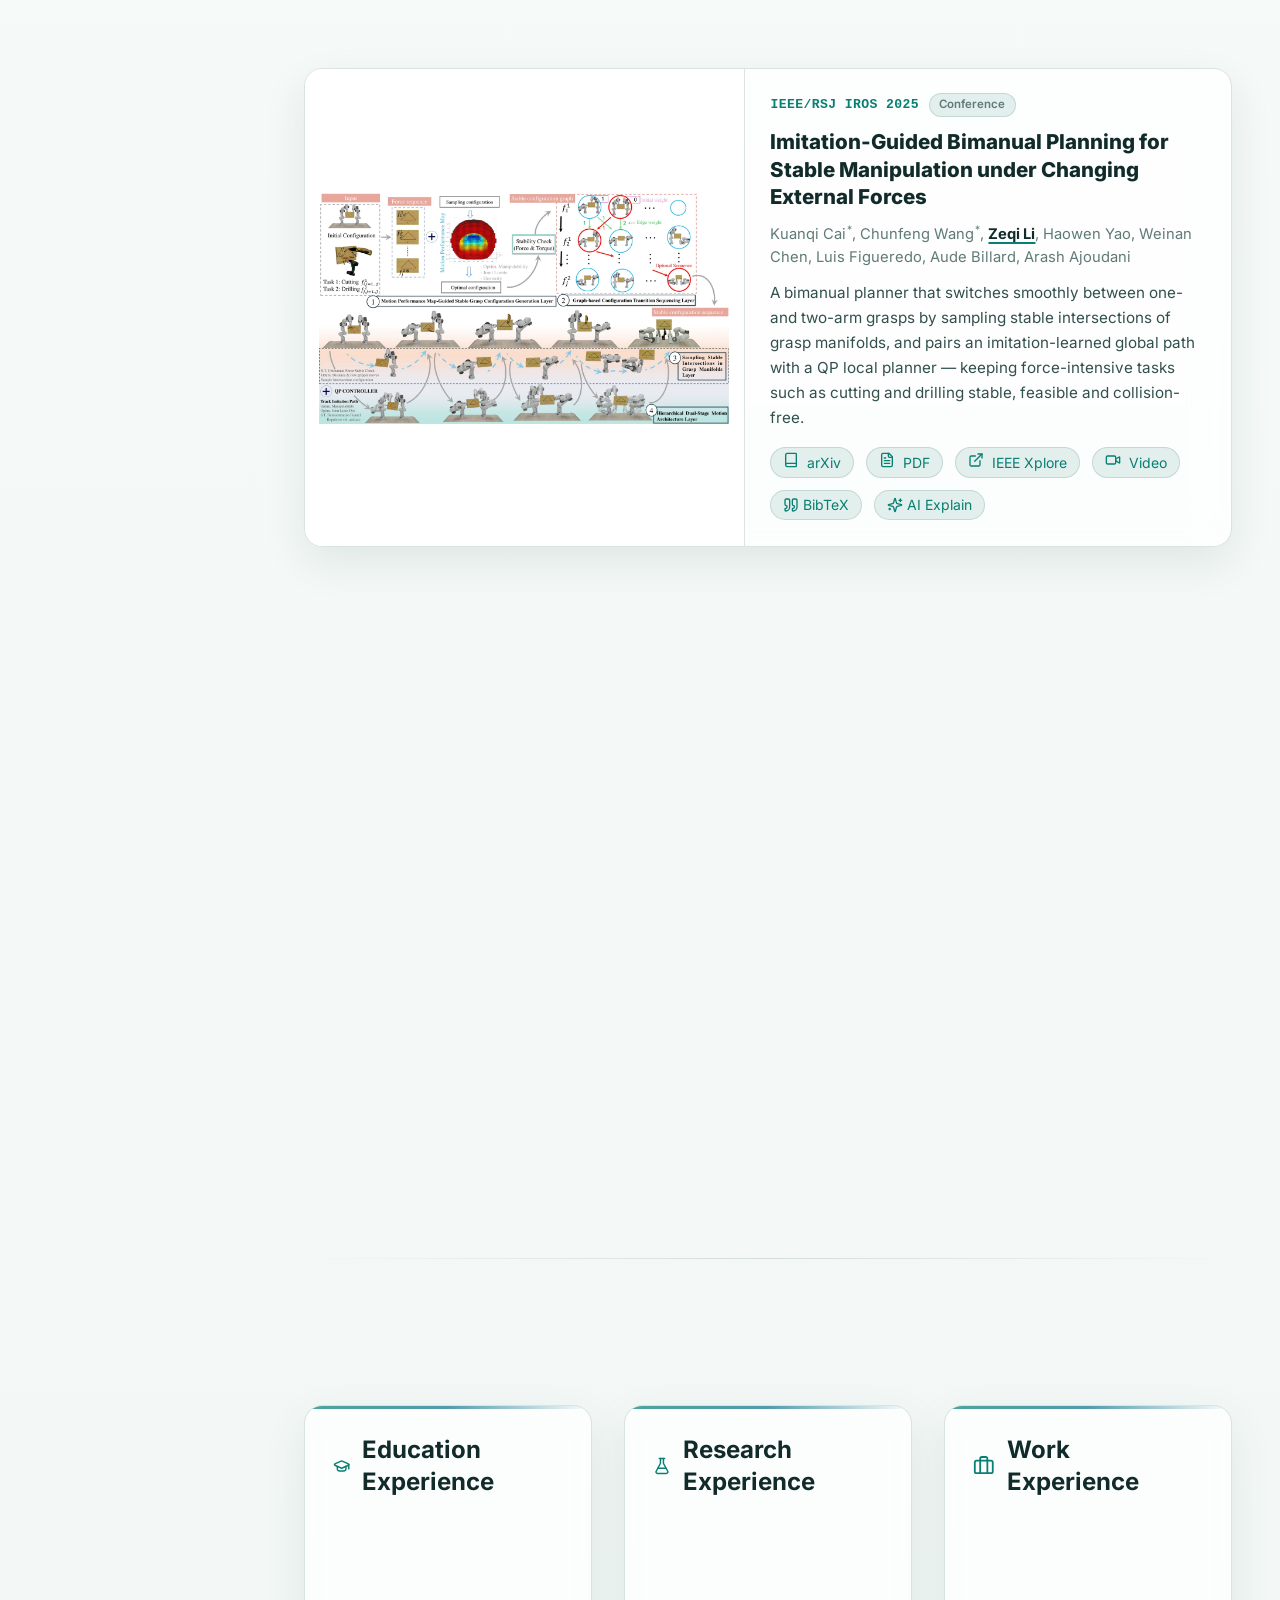
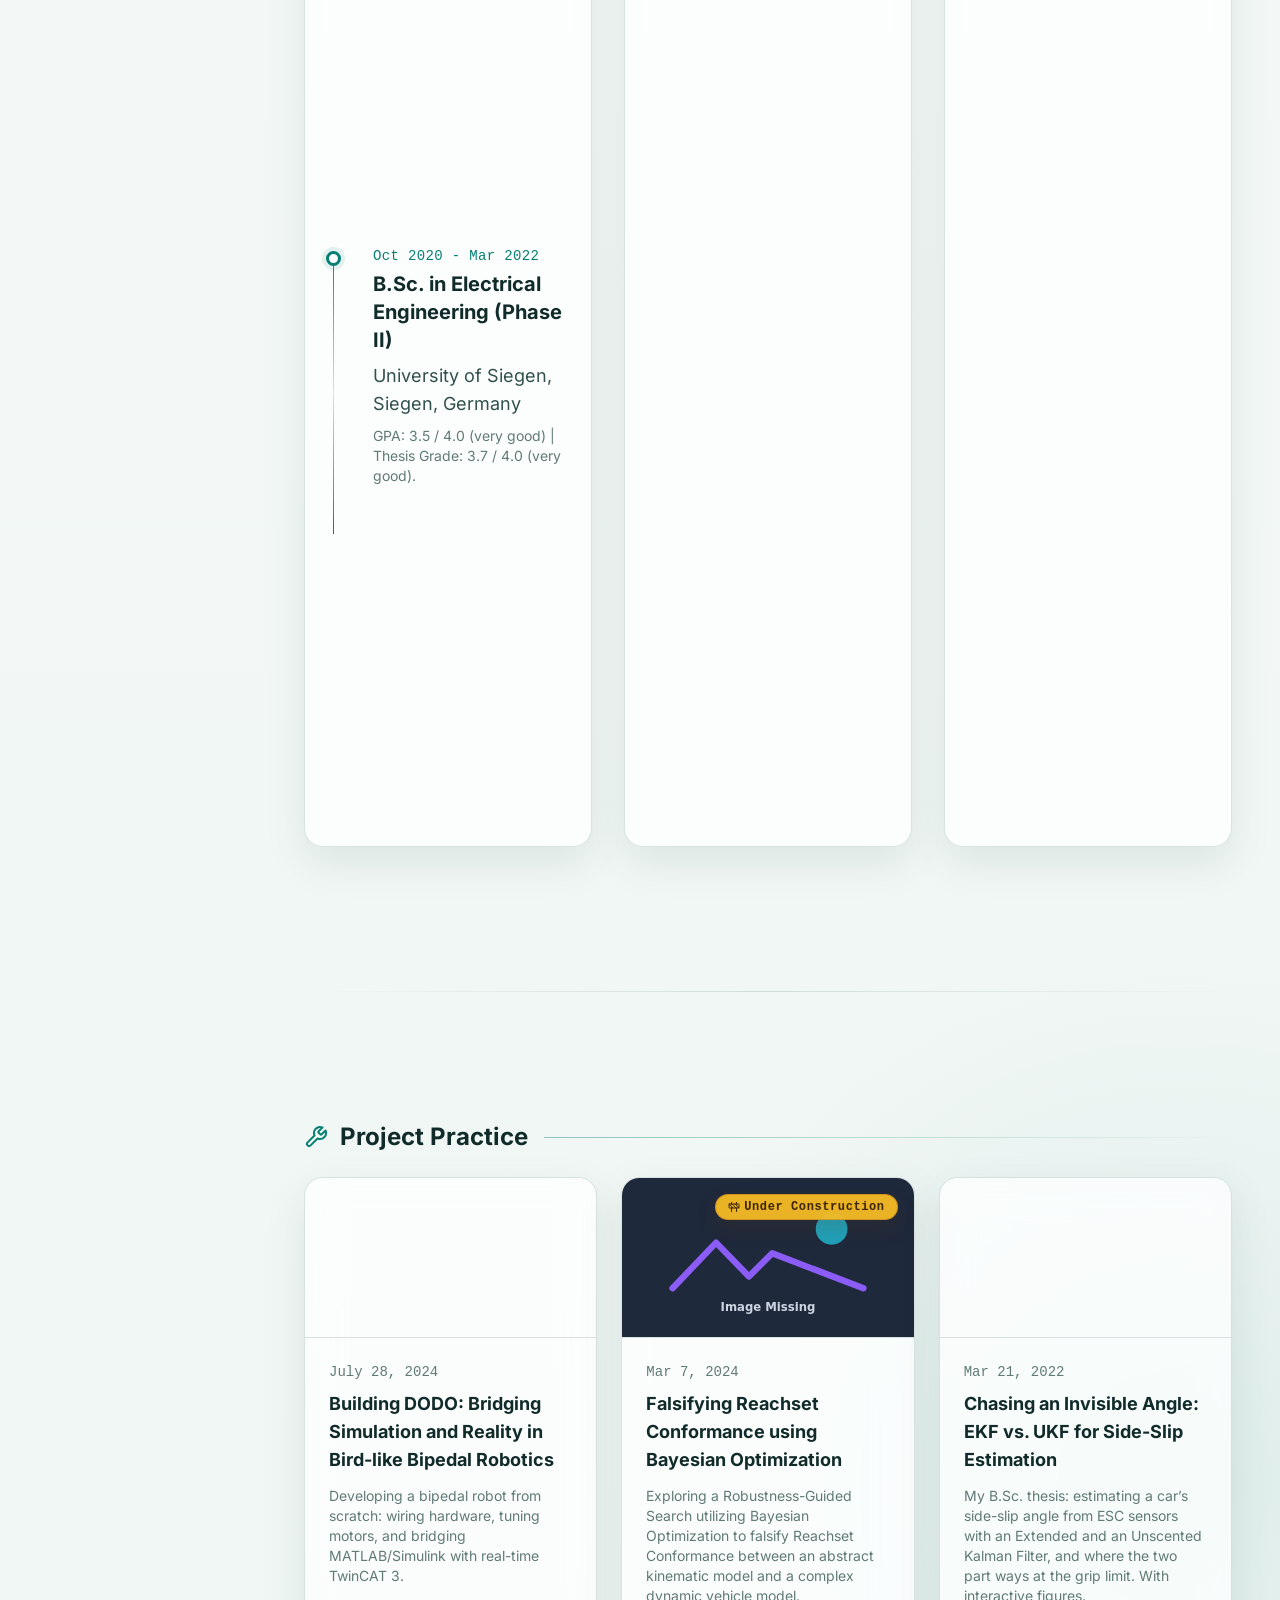
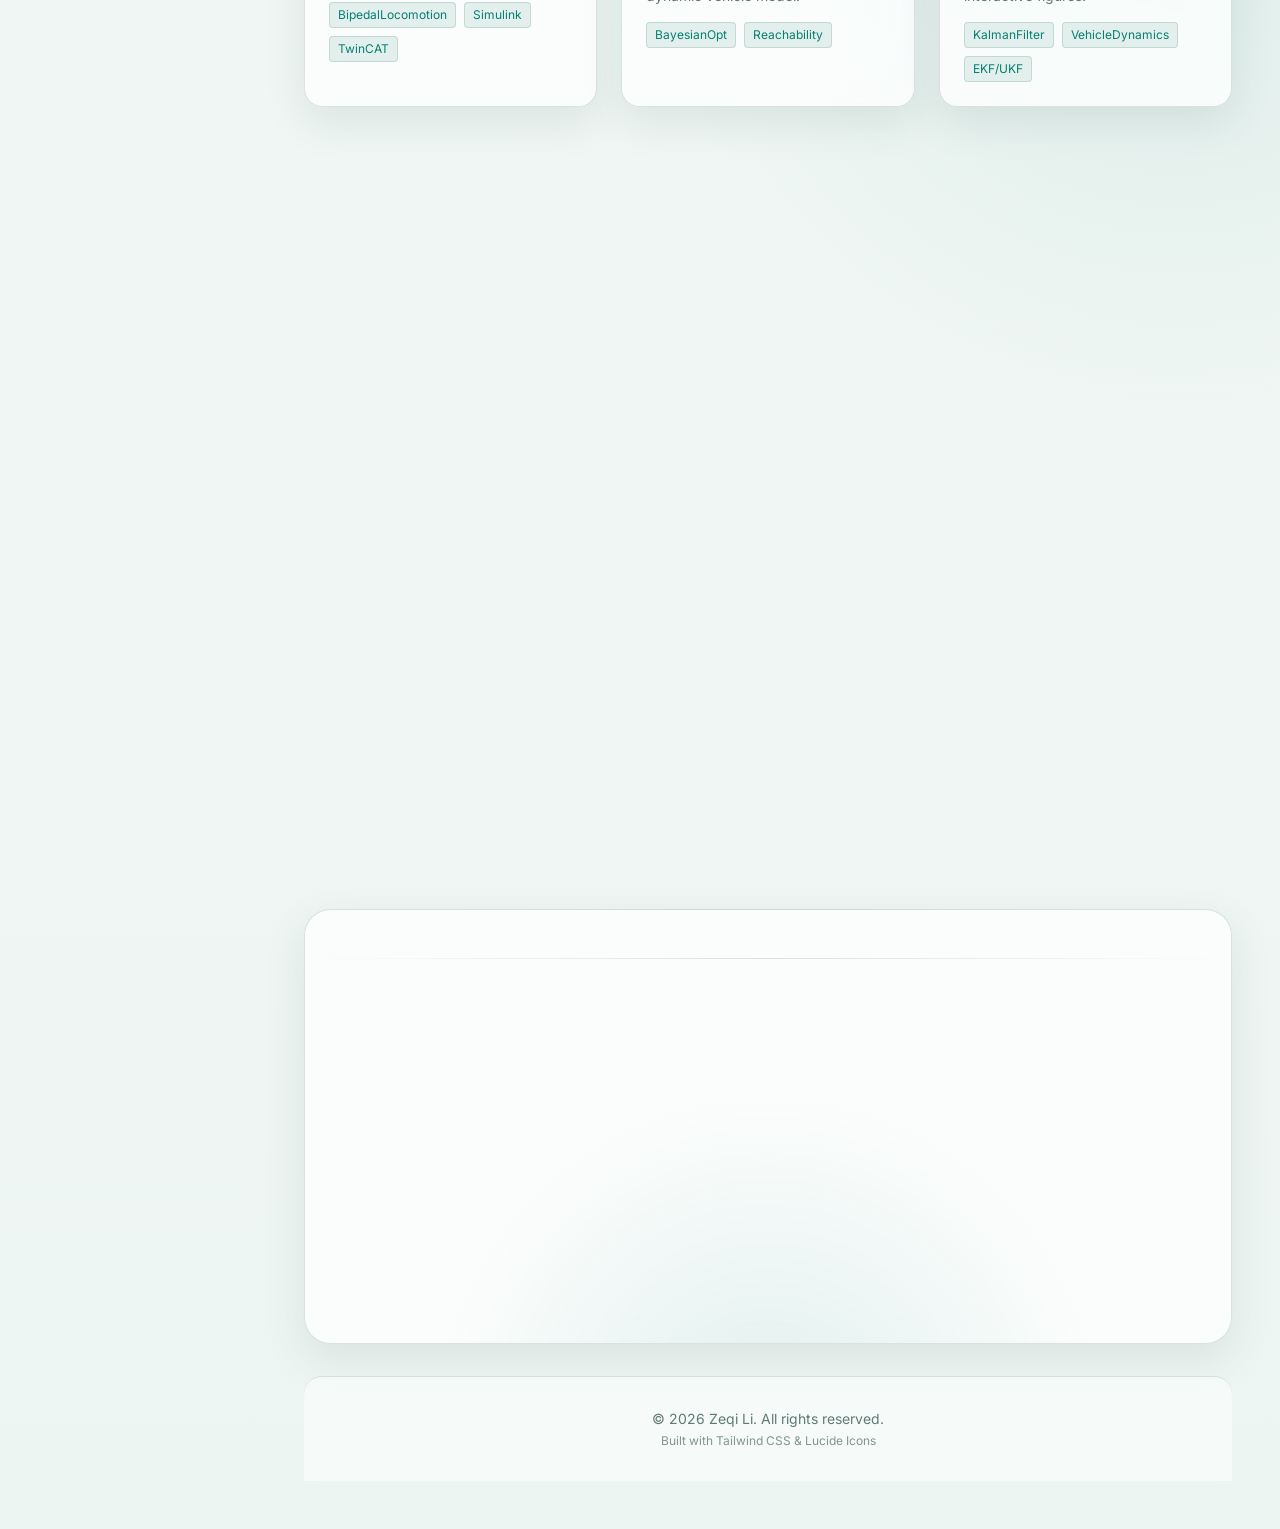
==== commit c8638eb4: "feat: add B.Sc. thesis post on EKF vs UKF side-slip estimation New blog post "Chasing an Invisible A" ====
--- a/index.html
+++ b/index.html
@@ -1127,6 +1127,23 @@
                             </div>
                         </div>
                     </a>
+                    <a href="assets/blog/sideslip/page/blog-sideslip.html"
+                        class="block rounded-xl shadow-2xl overflow-hidden card-interactive"
+                        style="transition-delay: 300ms;">
+                        <img src="assets/blog/sideslip/images/sideslipcover-card.webp" width="800" height="447" loading="lazy" decoding="async"
+                            alt="Illustrated cover: a car sliding through a lane change with its side-slip angle marked, next to EKF and UKF estimates"
+                            class="w-full h-40 object-cover">
+                        <div class="p-6">
+                            <p class="text-sm text-slate-400 mb-2 font-mono" data-i18n-key="blog.sideslip.date">Mar 21, 2022</p>
+                            <h3 class="text-lg font-bold text-white mb-3" data-i18n-key="blog.sideslip.title">Chasing an Invisible Angle: EKF vs. UKF for Side-Slip Estimation</h3>
+                            <p class="text-slate-400 text-sm mb-4" data-i18n-key="blog.sideslip.desc">My B.Sc. thesis: estimating a car’s side-slip angle from ESC sensors with an Extended and an Unscented Kalman Filter, and where the two part ways at the grip limit. With interactive figures.</p>
+                            <div class="flex flex-wrap gap-2">
+                                <span class="text-xs bg-slate-700 text-primary-300 px-2 py-1 rounded" data-i18n-key="blog.sideslip.tag1">KalmanFilter</span>
+                                <span class="text-xs bg-slate-700 text-primary-300 px-2 py-1 rounded" data-i18n-key="blog.sideslip.tag2">VehicleDynamics</span>
+                                <span class="text-xs bg-slate-700 text-primary-300 px-2 py-1 rounded" data-i18n-key="blog.sideslip.tag3">EKF/UKF</span>
+                            </div>
+                        </div>
+                    </a>
                 </div>
             </div>
 
@@ -1263,6 +1280,7 @@
                 'blog.item1.date': '2024年7月28日', 'blog.item1.title': '构建 DODO：连接鸟形双足机器人的仿真与现实', 'blog.item1.desc': '从零开始开发双足机器人：连接硬件、调试电机，并将 MATLAB/Simulink 与实时 TwinCAT 3 桥接。', 'blog.item1.tag1': '双足行走', 'blog.item1.tag2': 'Simulink', 'blog.item1.tag3': 'TwinCAT',
                 'blog.cbf.date': '2024年2月14日', 'blog.cbf.title': '提升复杂系统的安全性：控制障碍函数的作用', 'blog.cbf.desc': '探讨控制障碍函数 (CBF) 如何在信息物理系统和强化学习中平衡安全性与可行性。', 'blog.cbf.tag1': '控制理论', 'blog.cbf.tag2': 'CBF',
                 'blog.embodied.date': '2024年12月31日', 'blog.embodied.title': '从工具到智能体：大模型驱动下的具身智能与复合机器人', 'blog.embodied.desc': '探讨机器人技术从纯粹的执行工具向大模型驱动下的具身智能体的演进，以及复合机器人的核心作用。', 'blog.embodied.tag1': '大模型', 'blog.embodied.tag2': '具身智能', 'blog.embodied.tag3': '复合机器人',
+                'blog.sideslip.date': '2022年3月21日', 'blog.sideslip.title': '追逐看不见的角度：用 EKF 与 UKF 估计车辆质心侧偏角', 'blog.sideslip.desc': '我的本科毕业论文：仅凭 ESC 传感器，分别用扩展卡尔曼滤波和无迹卡尔曼滤波估计车辆质心侧偏角，并比较两者在附着极限处的差异，附交互图。', 'blog.sideslip.tag1': '卡尔曼滤波', 'blog.sideslip.tag2': '车辆动力学', 'blog.sideslip.tag3': 'EKF/UKF',
                 'blog.bo.date': '2024年3月7日', 'blog.bo.title': '使用贝叶斯优化证伪物理信息系统中的可达集一致性', 'blog.bo.desc': '探索使用贝叶斯优化的鲁棒性引导搜索，以证伪抽象运动学模型与复杂动态边界模型之间的可达集一致性。',
                 'contact.title': '与我联系', 'contact.desc': '我目前正在寻找博士项目机会。如果我的研究兴趣与您契合，欢迎随时通过邮件与我联系。',
                 'footer.copyright': '© 2026 李泽其. All rights reserved.', 'footer.builtWith': '使用 Tailwind CSS & Lucide Icons 构建'
@@ -1297,6 +1315,7 @@
                 'blog.item1.date': 'July 28, 2024', 'blog.item1.title': 'Building DODO: Bridging Simulation and Reality in Bird-like Bipedal Robotics', 'blog.item1.desc': 'Developing a bipedal robot from scratch: wiring hardware, tuning motors, and bridging MATLAB/Simulink with real-time TwinCAT 3.', 'blog.item1.tag1': 'BipedalLocomotion', 'blog.item1.tag2': 'Simulink', 'blog.item1.tag3': 'TwinCAT',
                 'blog.cbf.date': 'Feb 14, 2024', 'blog.cbf.title': 'Advancing Safety in Complex Systems: The Role of Control Barrier Functions', 'blog.cbf.desc': 'Exploring how Control Barrier Functions (CBFs) balance safety and feasibility in cyber-physical systems and reinforcement learning.', 'blog.cbf.tag1': 'ControlTheory', 'blog.cbf.tag2': 'CBF',
                 'blog.embodied.date': 'Dec 31, 2024', 'blog.embodied.title': 'From Tools to Agents: Embodied AI and Composite Robots', 'blog.embodied.desc': 'Discussing the evolution of robotics from mere tools to embodied AI agents driven by Large Foundation Models.', 'blog.embodied.tag1': 'LLM', 'blog.embodied.tag2': 'Embodied AI', 'blog.embodied.tag3': 'Mobile Manipulation',
+                'blog.sideslip.date': 'Mar 21, 2022', 'blog.sideslip.title': 'Chasing an Invisible Angle: EKF vs. UKF for Side-Slip Estimation', 'blog.sideslip.desc': 'My B.Sc. thesis: estimating a car’s side-slip angle from ESC sensors with an Extended and an Unscented Kalman Filter, and where the two part ways at the grip limit. With interactive figures.', 'blog.sideslip.tag1': 'KalmanFilter', 'blog.sideslip.tag2': 'VehicleDynamics', 'blog.sideslip.tag3': 'EKF/UKF',
                 'blog.bo.date': 'Mar 7, 2024', 'blog.bo.title': 'Falsifying Reachset Conformance using Bayesian Optimization', 'blog.bo.desc': 'Exploring a Robustness-Guided Search utilizing Bayesian Optimization to falsify Reachset Conformance between an abstract kinematic model and a complex dynamic vehicle model.',
                 'contact.title': 'Get In Touch', 'contact.desc': 'I am currently seeking Ph.D. opportunities. If my research interests align with yours, please feel free to contact me via email.',
                 'footer.copyright': '© 2026 Zeqi Li. All rights reserved.', 'footer.builtWith': 'Built with Tailwind CSS & Lucide Icons'
@@ -1331,6 +1350,7 @@
                 'blog.item1.date': '28. Juli 2024', 'blog.item1.title': 'DODO bauen: Brücke zwischen Simulation und Realität in der vogelähnlichen bipedalen Robotik', 'blog.item1.desc': 'Entwicklung eines bipedalen Roboters von Grund auf: Hardware-Verkabelung, Motorabstimmung und Überbrückung von MATLAB/Simulink mit Echtzeit-TwinCAT 3.', 'blog.item1.tag1': 'Bipedale Fortbewegung', 'blog.item1.tag2': 'Simulink', 'blog.item1.tag3': 'TwinCAT',
                 'blog.cbf.date': '14. Feb 2024', 'blog.cbf.title': 'Erhöhung der Sicherheit in komplexen Systemen: Die Rolle von Control Barrier Functions', 'blog.cbf.desc': 'Untersuchung, wie Control Barrier Functions (CBFs) Sicherheit und Machbarkeit in cyber-physischen Systemen und beim verstärkenden Lernen ausbalancieren.', 'blog.cbf.tag1': 'Regelungstechnik', 'blog.cbf.tag2': 'CBF',
                 'blog.embodied.date': '31. Dez 2024', 'blog.embodied.title': 'Von Werkzeugen zu Agenten: Verkörperte KI und Composite Robotics', 'blog.embodied.desc': 'Diskussion über die Evolution der Robotik von reinen Ausführungswerkzeugen zu verkörperten KI-Agenten, angetrieben von großen Basismodellen.', 'blog.embodied.tag1': 'LLM', 'blog.embodied.tag2': 'Verkörperte KI', 'blog.embodied.tag3': 'Composite Robotics',
+                'blog.sideslip.date': '21. Mär 2022', 'blog.sideslip.title': 'Einem unsichtbaren Winkel auf der Spur: EKF vs. UKF zur Schwimmwinkelschätzung', 'blog.sideslip.desc': 'Meine Bachelorarbeit: Schätzung des Schwimmwinkels aus ESP-Sensoren mit Extended und Unscented Kalman-Filter und wo sich beide an der Haftgrenze unterscheiden. Mit interaktiven Grafiken.', 'blog.sideslip.tag1': 'Kalman-Filter', 'blog.sideslip.tag2': 'Fahrdynamik', 'blog.sideslip.tag3': 'EKF/UKF',
                 'blog.bo.date': '7. Mär 2024', 'blog.bo.title': 'Verfälschung der Erreichbarkeitskonformität mithilfe der Bayes\'schen Optimierung', 'blog.bo.desc': 'Untersuchung einer robustheitsgesteuerten Suche unter Verwendung der Bayes\'schen Optimierung, um die Erreichbarkeitskonformität zwischen einem abstrakten kinematischen Modell und einem komplexen dynamischen Fahrzeugmodell zu verfälschen.',
                 'contact.title': 'Kontakt aufnehmen', 'contact.desc': 'Ich suche derzeit nach einer Doktorandenstelle. Wenn meine Forschungsinteressen mit Ihren übereinstimmen, zögern Sie nicht, mich per E-Mail zu kontaktieren.',
                 'footer.copyright': '© 2026 Zeqi Li. Alle Rechte vorbehalten.', 'footer.builtWith': 'Erstellt mit Tailwind CSS & Lucide Icons'
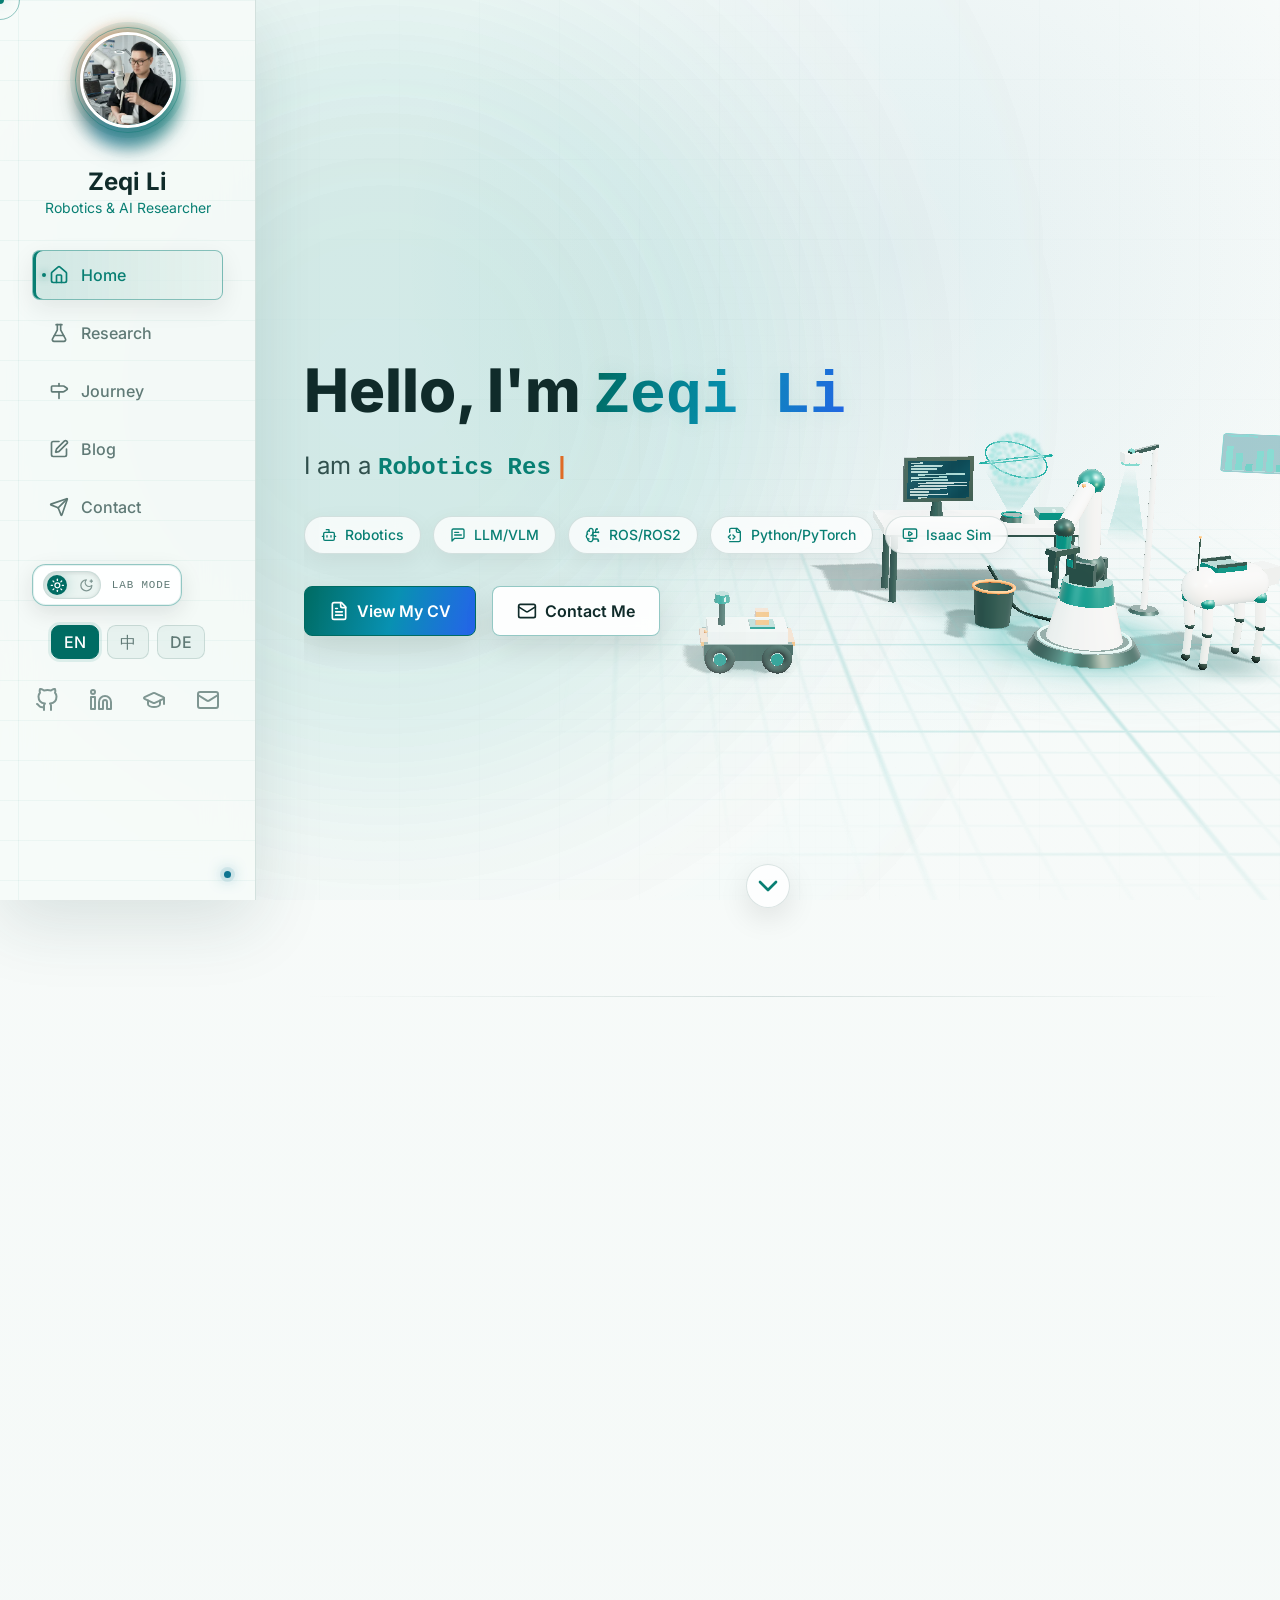
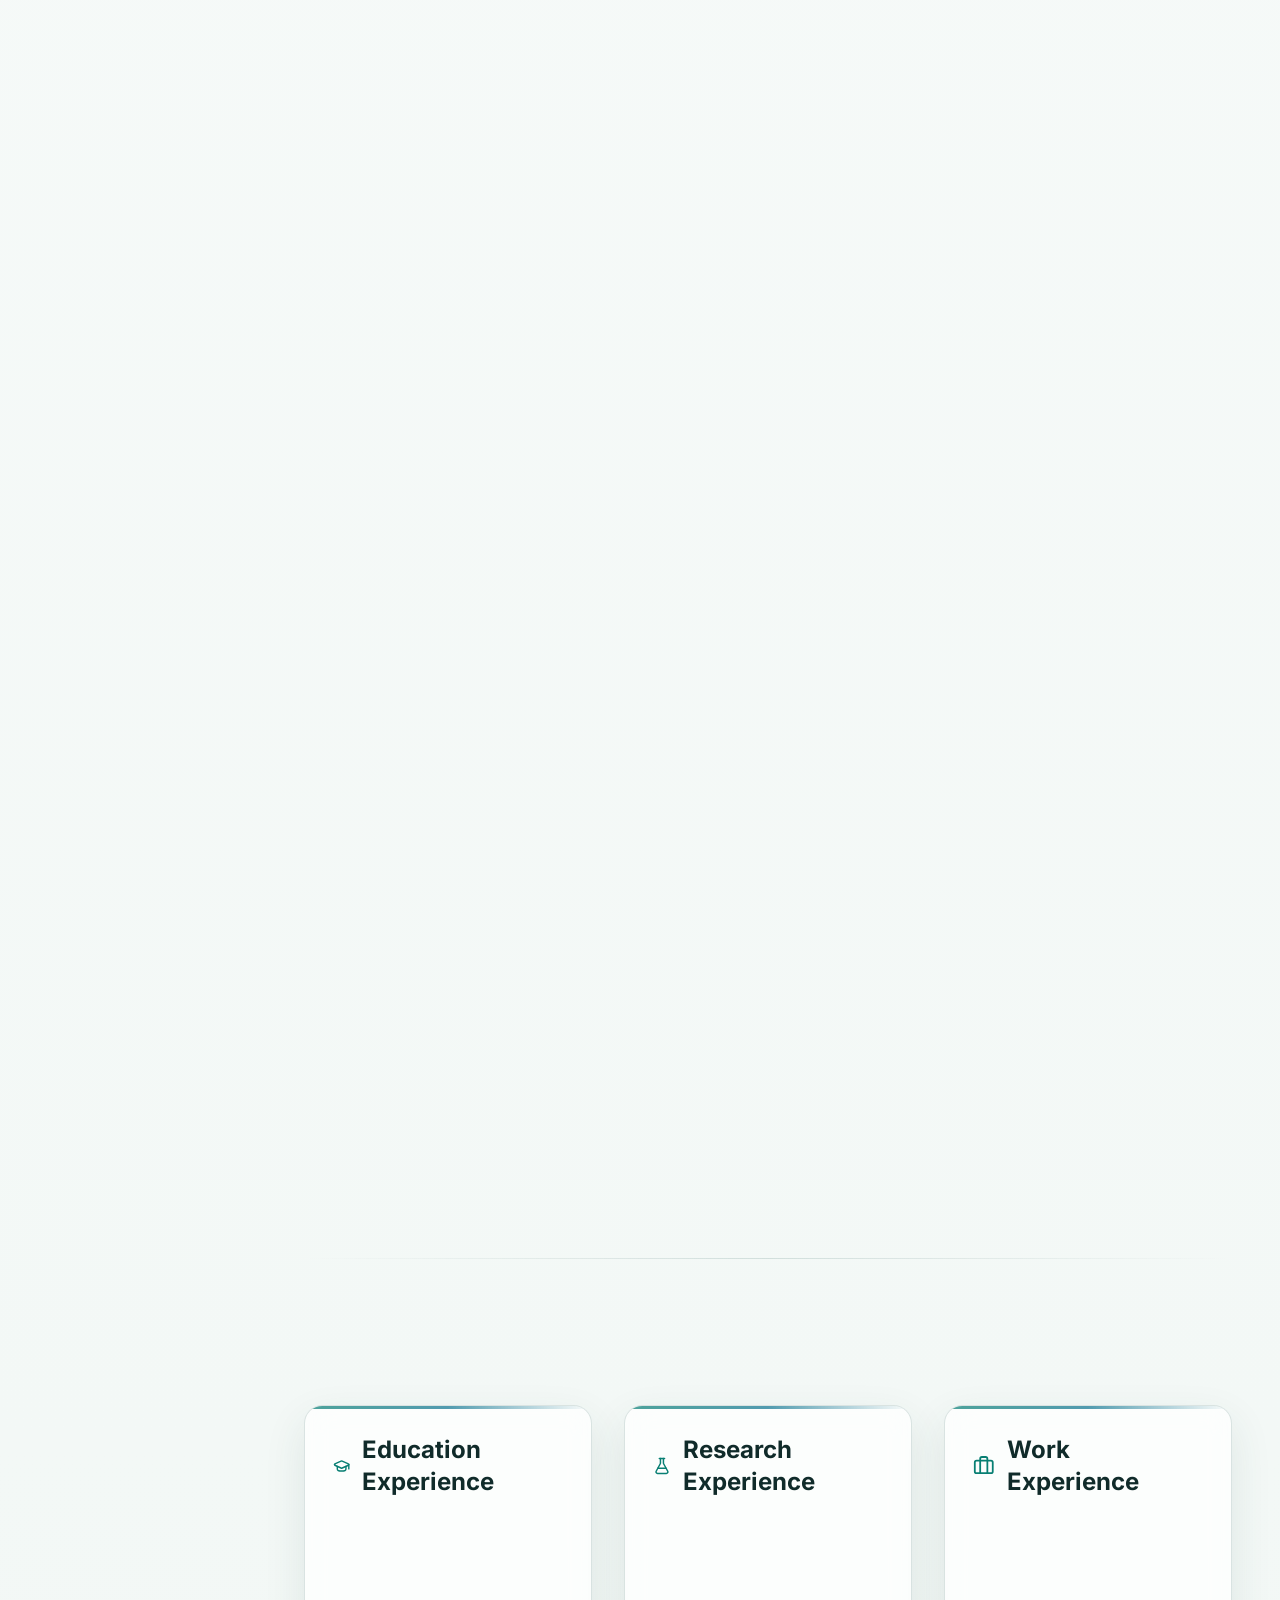
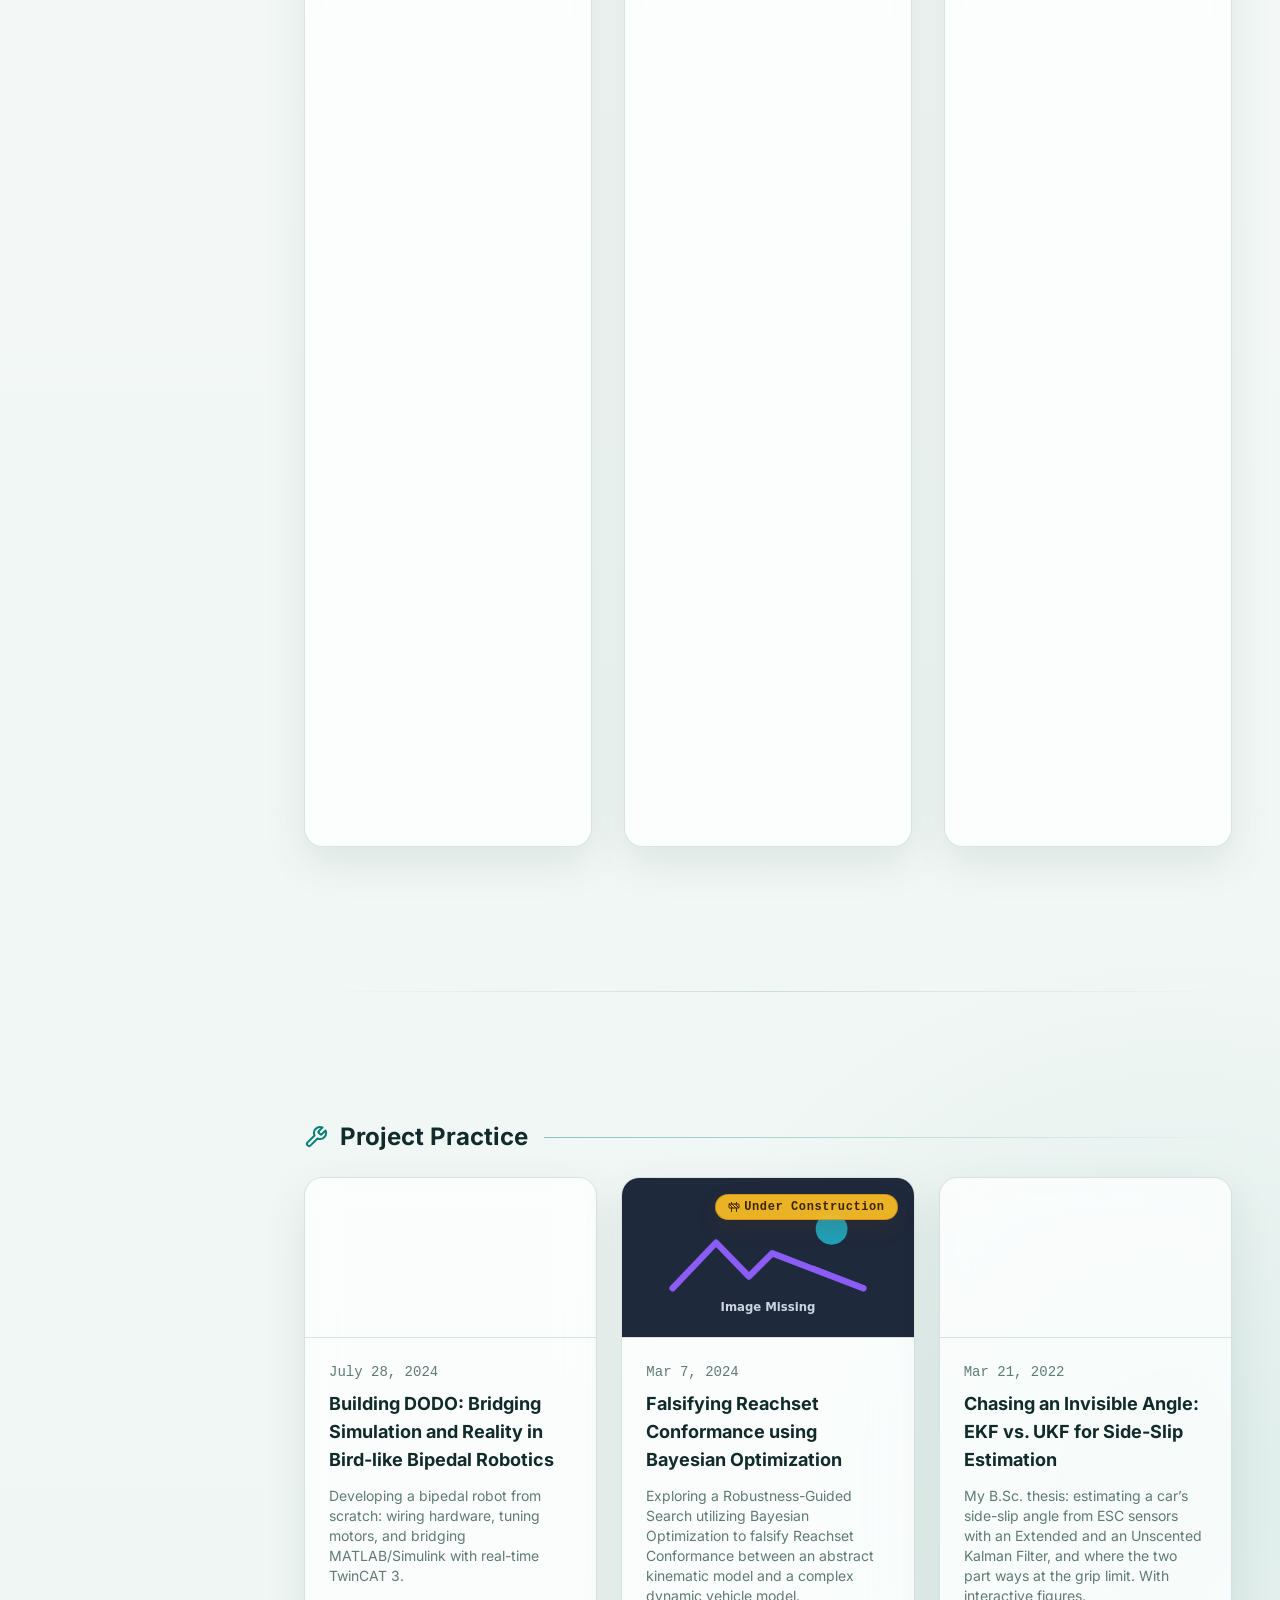
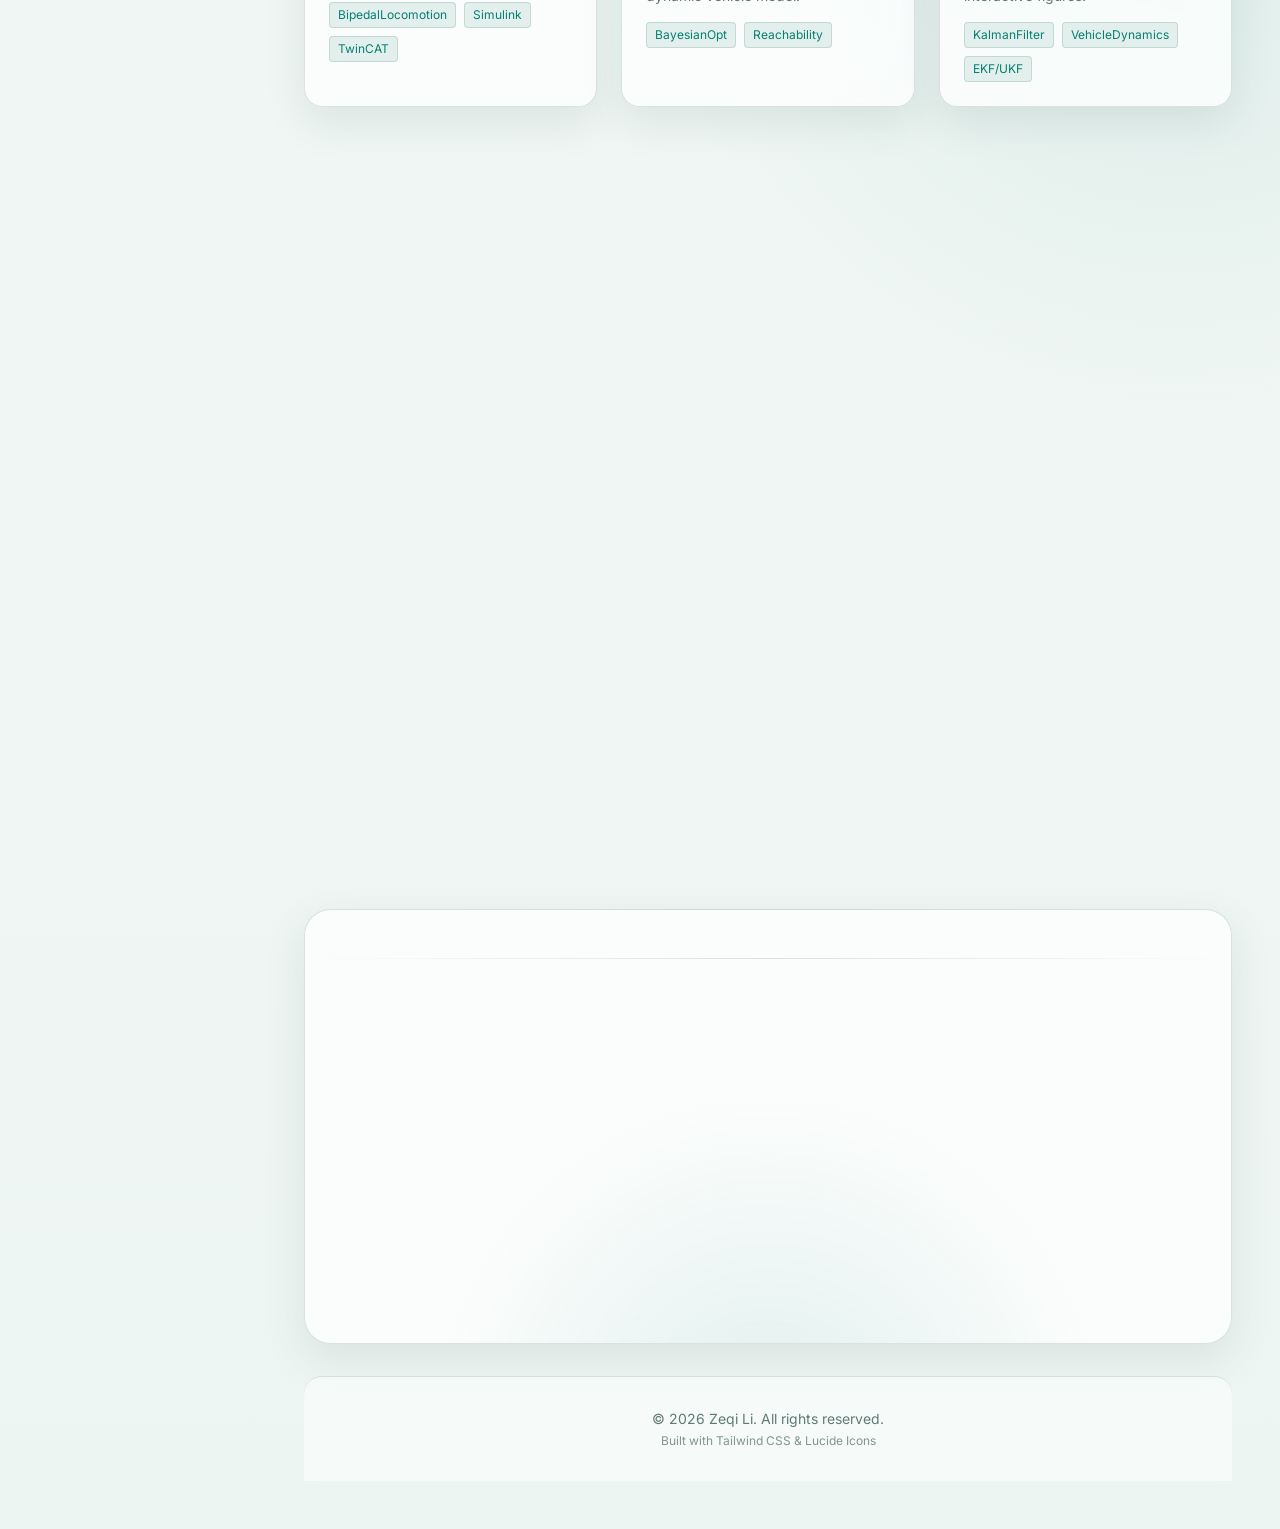
==== commit 7e0c5834: "feat: light-theme cover and ESC lamp widget for the side-slip post - Add a light "lab notebook" vari" ====
--- a/index.html
+++ b/index.html
@@ -1130,9 +1130,12 @@
                     <a href="assets/blog/sideslip/page/blog-sideslip.html"
                         class="block rounded-xl shadow-2xl overflow-hidden card-interactive"
                         style="transition-delay: 300ms;">
+                        <img src="assets/blog/sideslip/images/sideslipcover-light-card.webp" width="800" height="447" loading="lazy" decoding="async"
+                            alt="Illustrated cover: a car sliding through a lane change with its side-slip angle marked, next to EKF and UKF estimates"
+                            class="theme-art-light w-full h-40 object-cover">
                         <img src="assets/blog/sideslip/images/sideslipcover-card.webp" width="800" height="447" loading="lazy" decoding="async"
                             alt="Illustrated cover: a car sliding through a lane change with its side-slip angle marked, next to EKF and UKF estimates"
-                            class="w-full h-40 object-cover">
+                            class="theme-art-dark w-full h-40 object-cover">
                         <div class="p-6">
                             <p class="text-sm text-slate-400 mb-2 font-mono" data-i18n-key="blog.sideslip.date">Mar 21, 2022</p>
                             <h3 class="text-lg font-bold text-white mb-3" data-i18n-key="blog.sideslip.title">Chasing an Invisible Angle: EKF vs. UKF for Side-Slip Estimation</h3>
--- a/assets/css/home-redesign.css
+++ b/assets/css/home-redesign.css
@@ -873,6 +873,13 @@
     border-bottom: 1px solid var(--home-border);
 }
 
+/* Artwork drawn per theme: only the matching variant is laid out, and because
+ * both are lazy, only that one is downloaded. */
+html[data-theme="dark"] body.home-page .theme-art-light,
+html:not([data-theme="dark"]) body.home-page .theme-art-dark {
+    display: none;
+}
+
 html[data-theme="light"] body.home-page .card-interactive img,
 html[data-theme="dark"] body.home-page .card-interactive img {
     filter: none;
--- a/assets/css/home-mobile.css
+++ b/assets/css/home-mobile.css
@@ -12,7 +12,7 @@
 body.home-page {
     --m-gutter: 1rem;
     --m-bar-h: 3.4rem;
-    --m-stage-h: clamp(25rem, 58svh, 34rem);
+    --m-stage-h: clamp(25rem, 62svh, 36rem);
     --m-sheet-overlap: 3.4rem;
     --m-dock-h: 3.85rem;
     --m-mono: ui-monospace, SFMono-Regular, Menlo, Monaco, Consolas, monospace;
